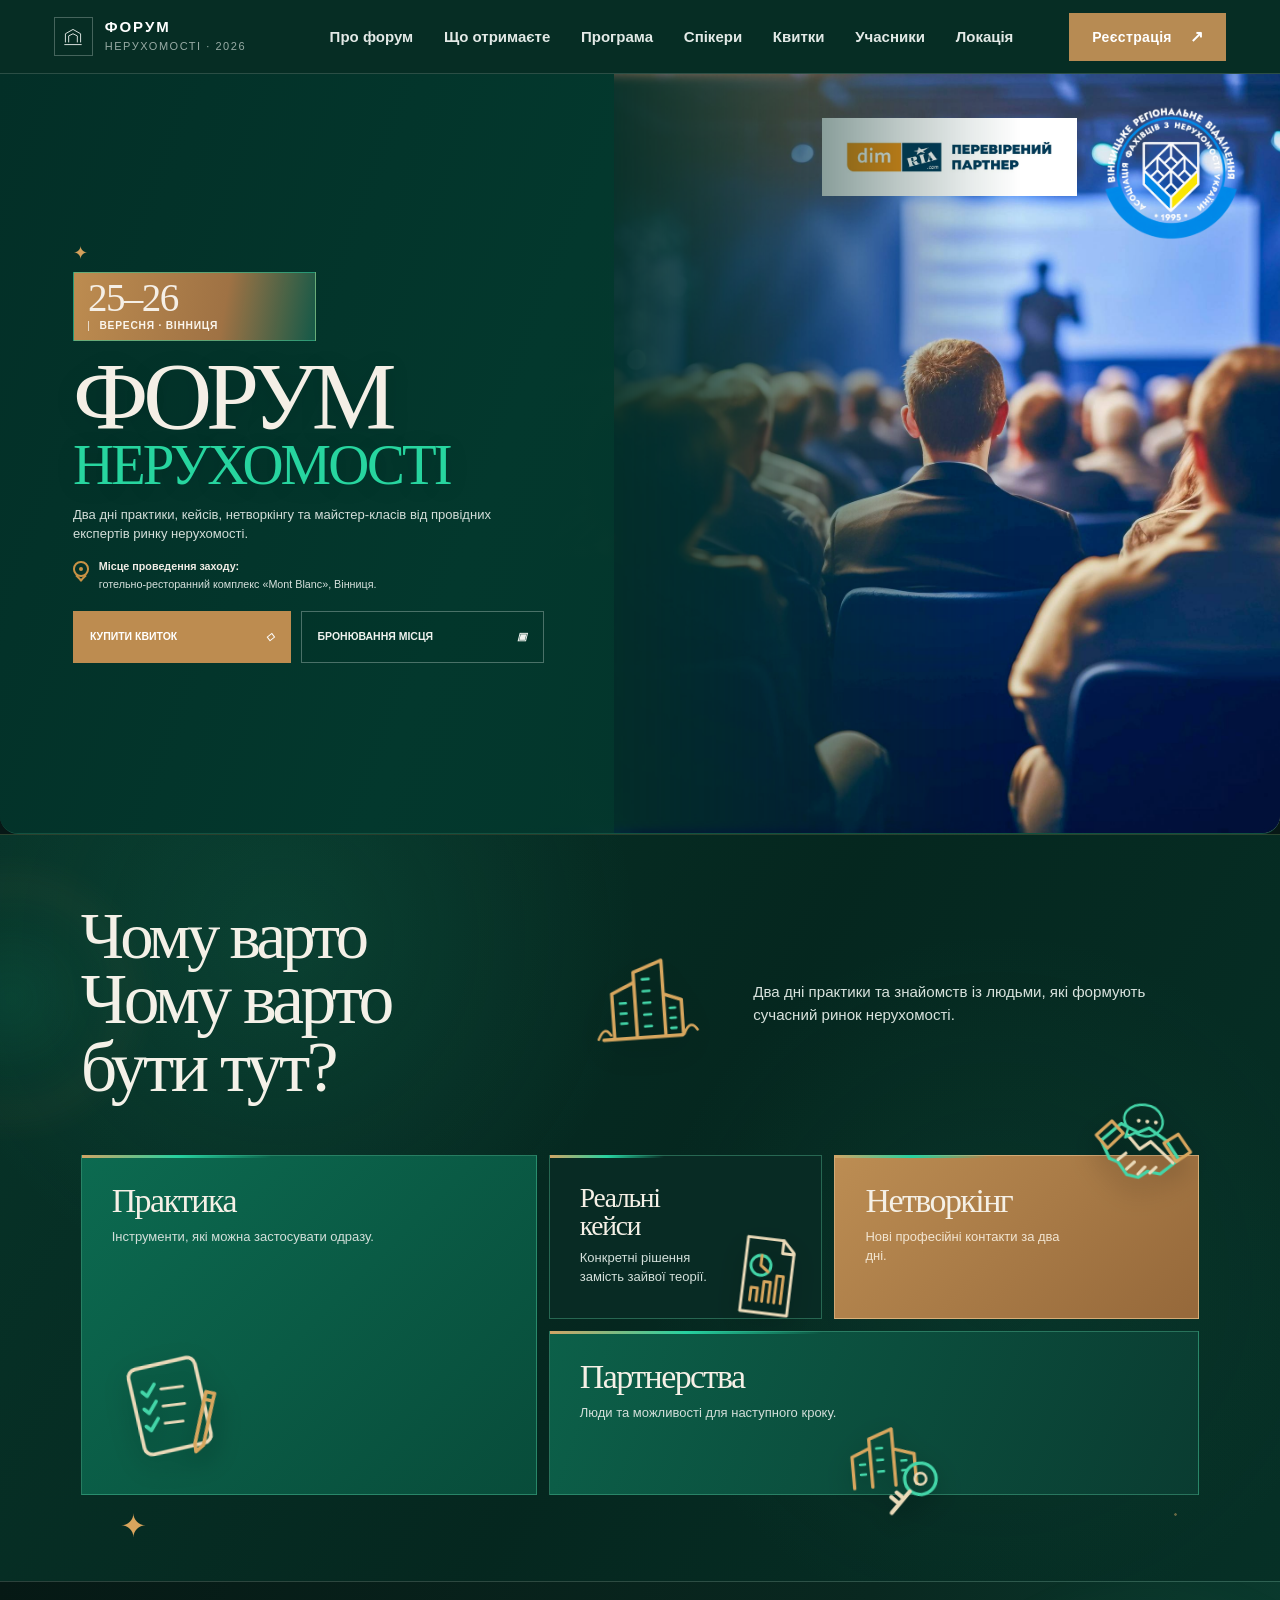
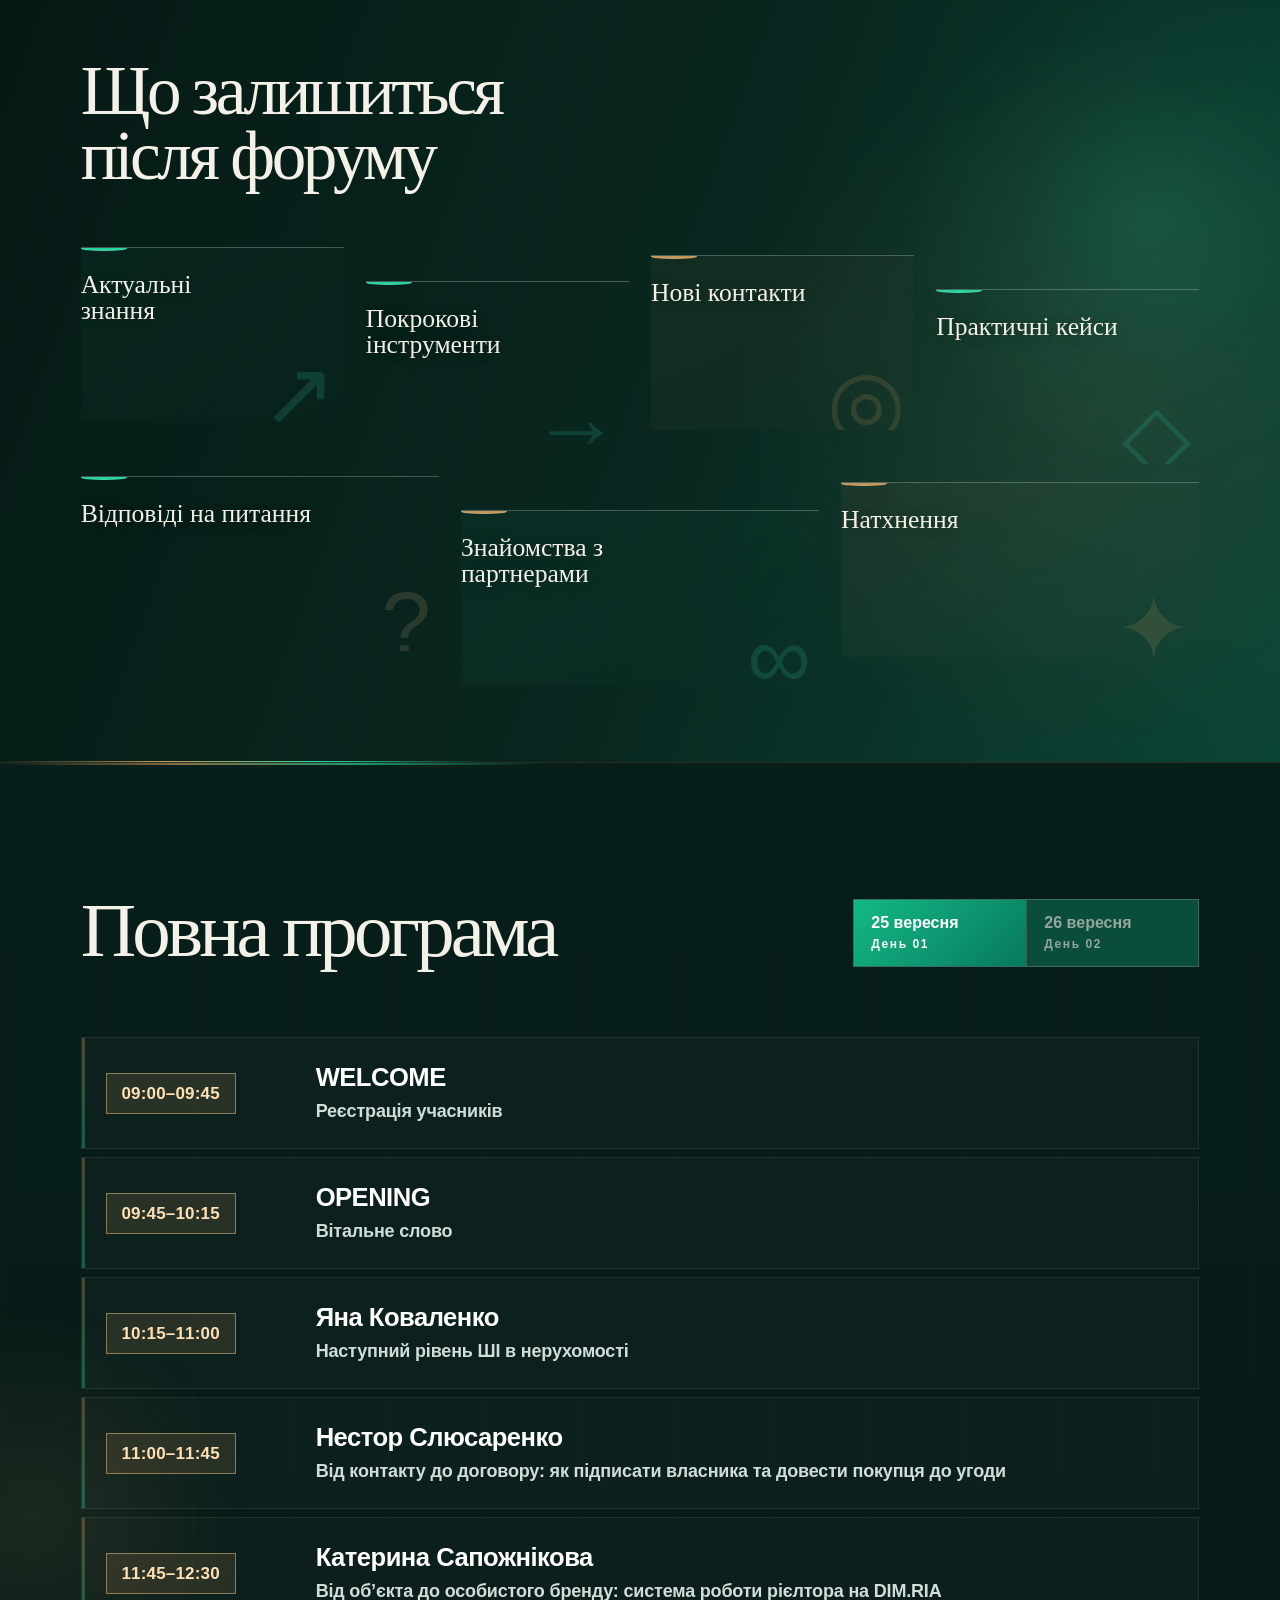
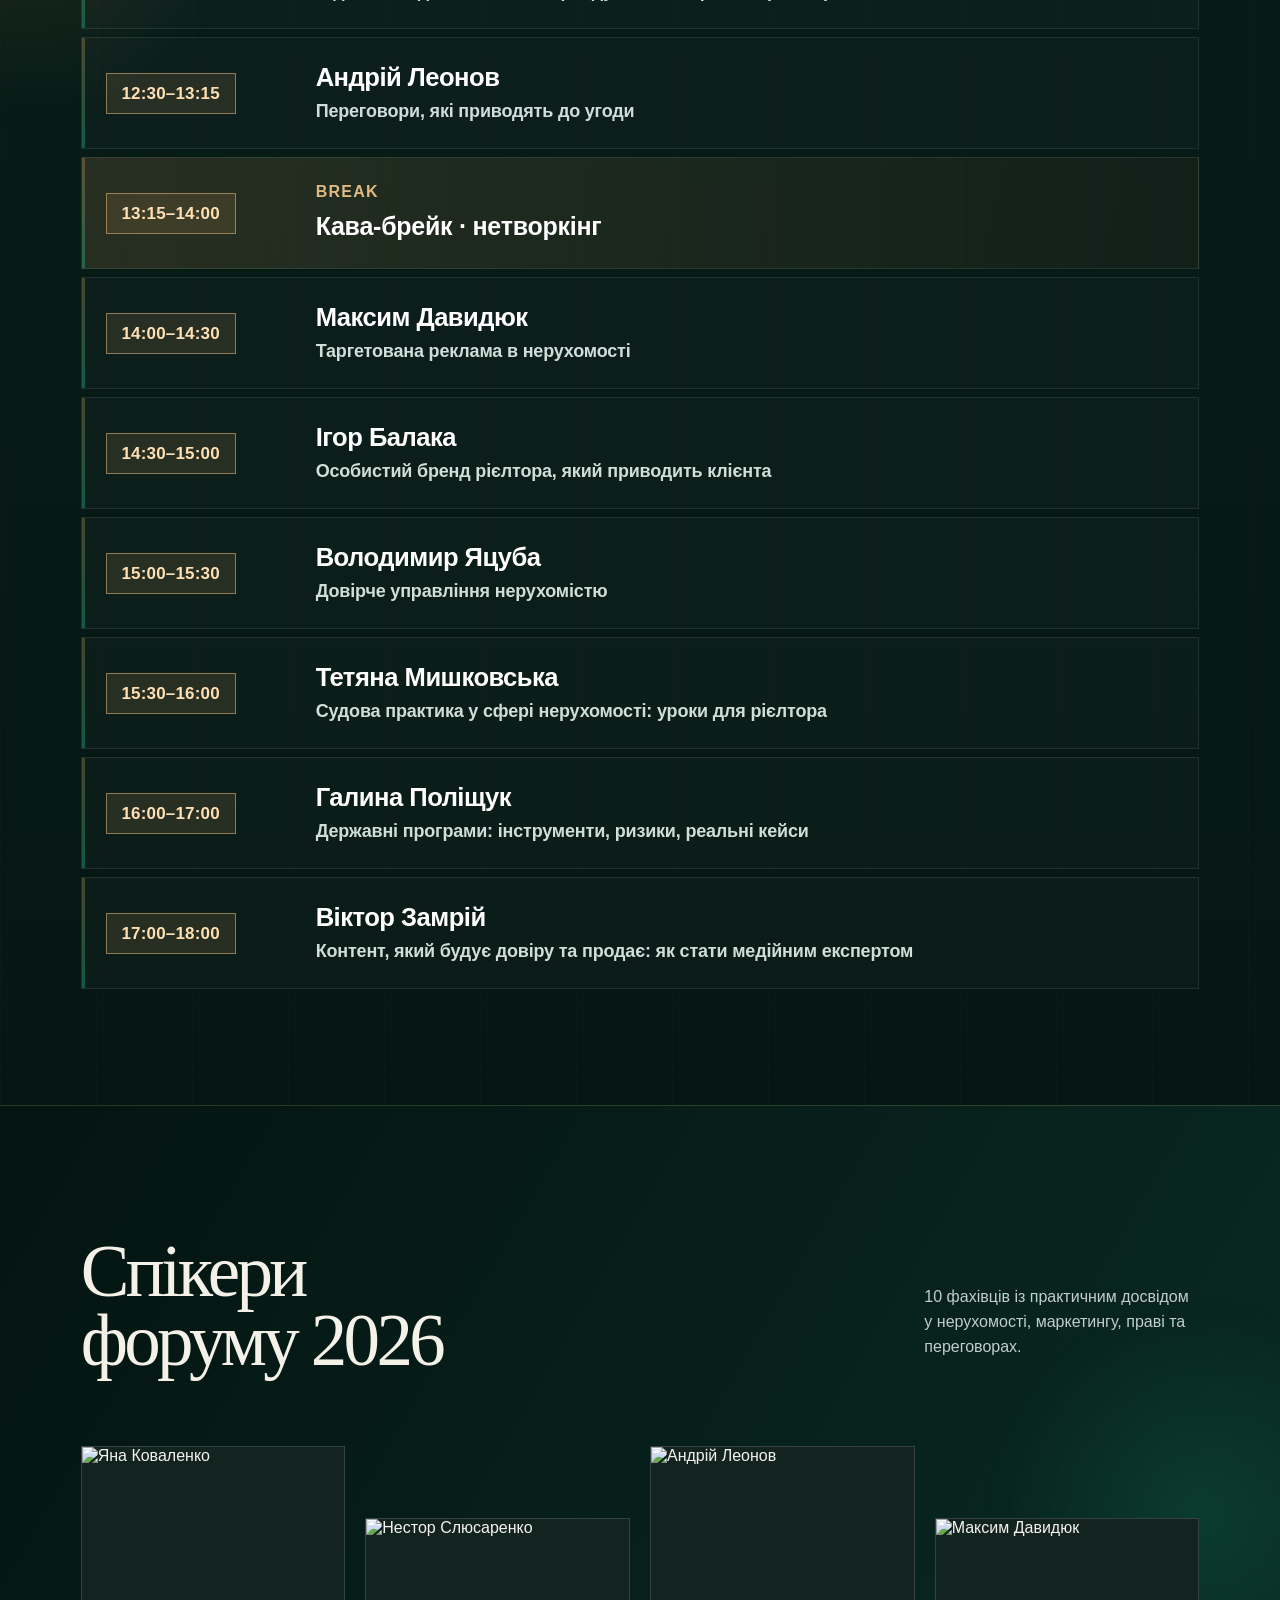
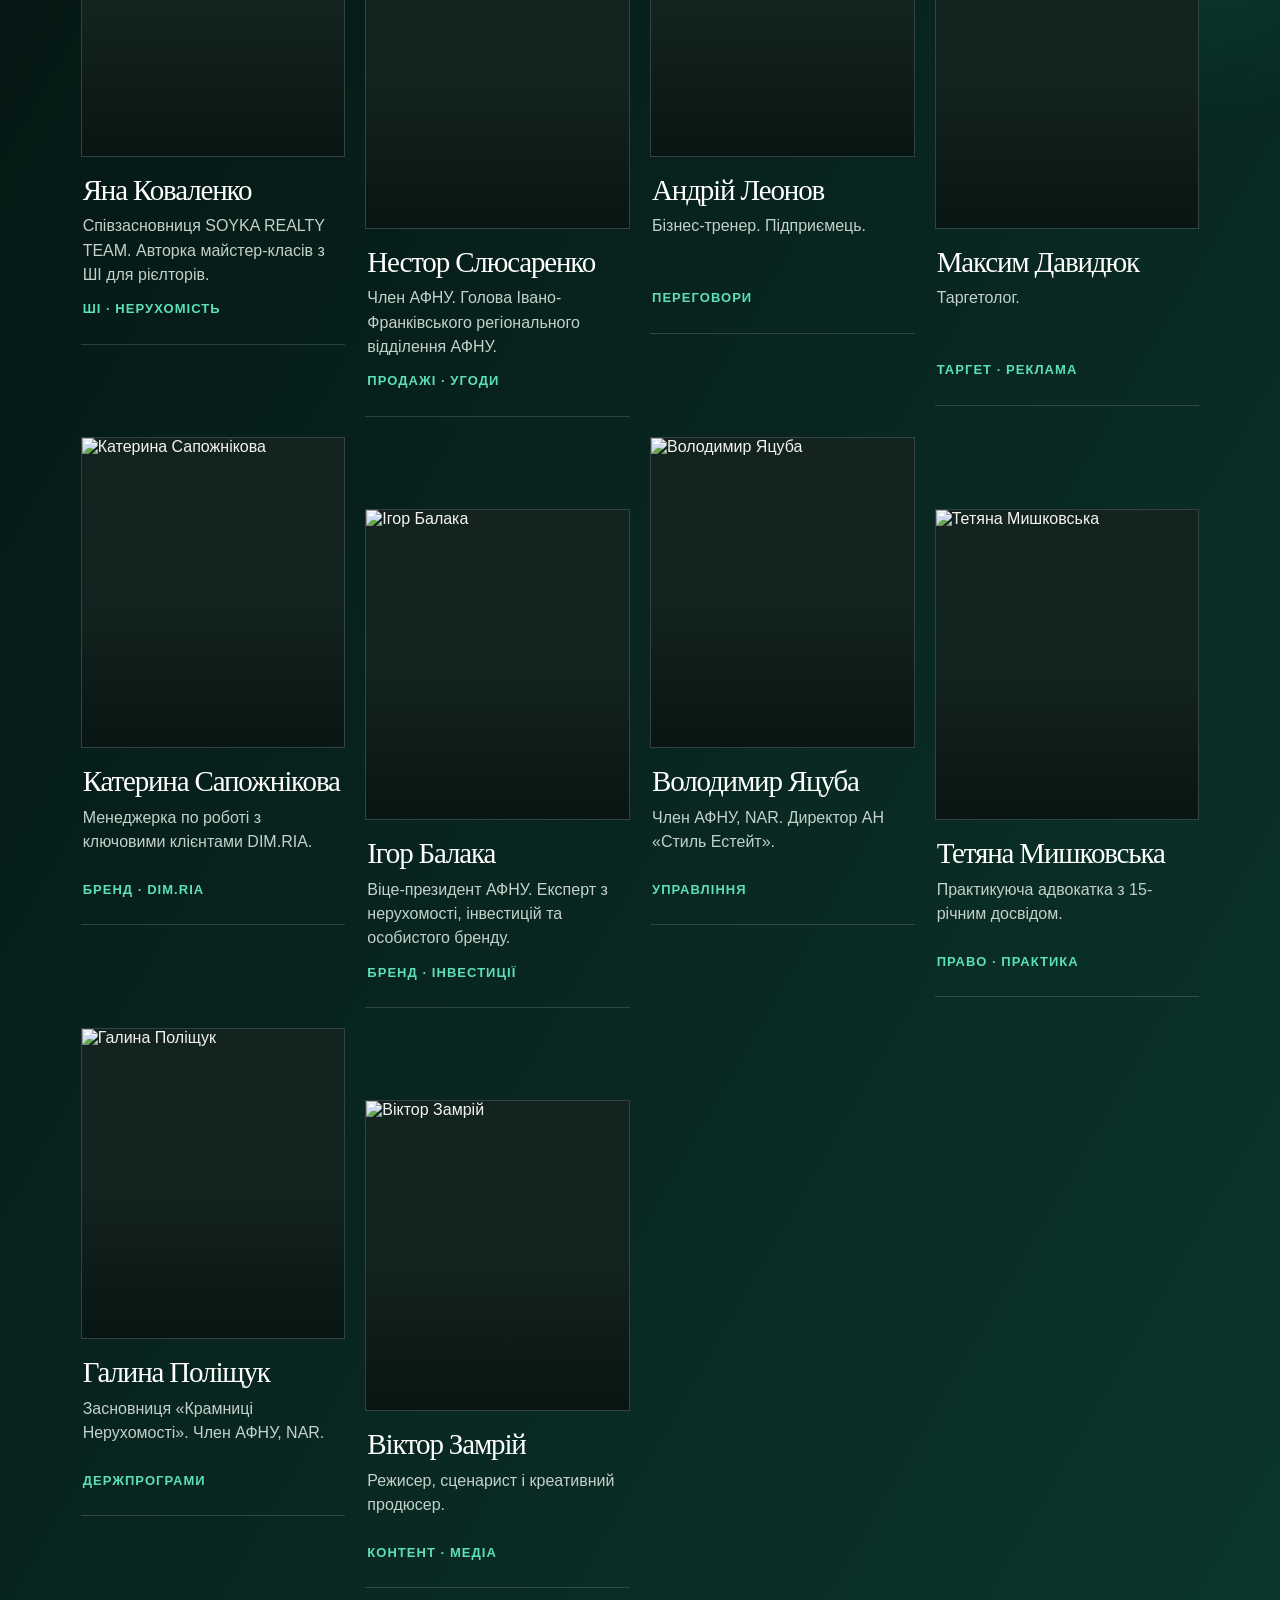
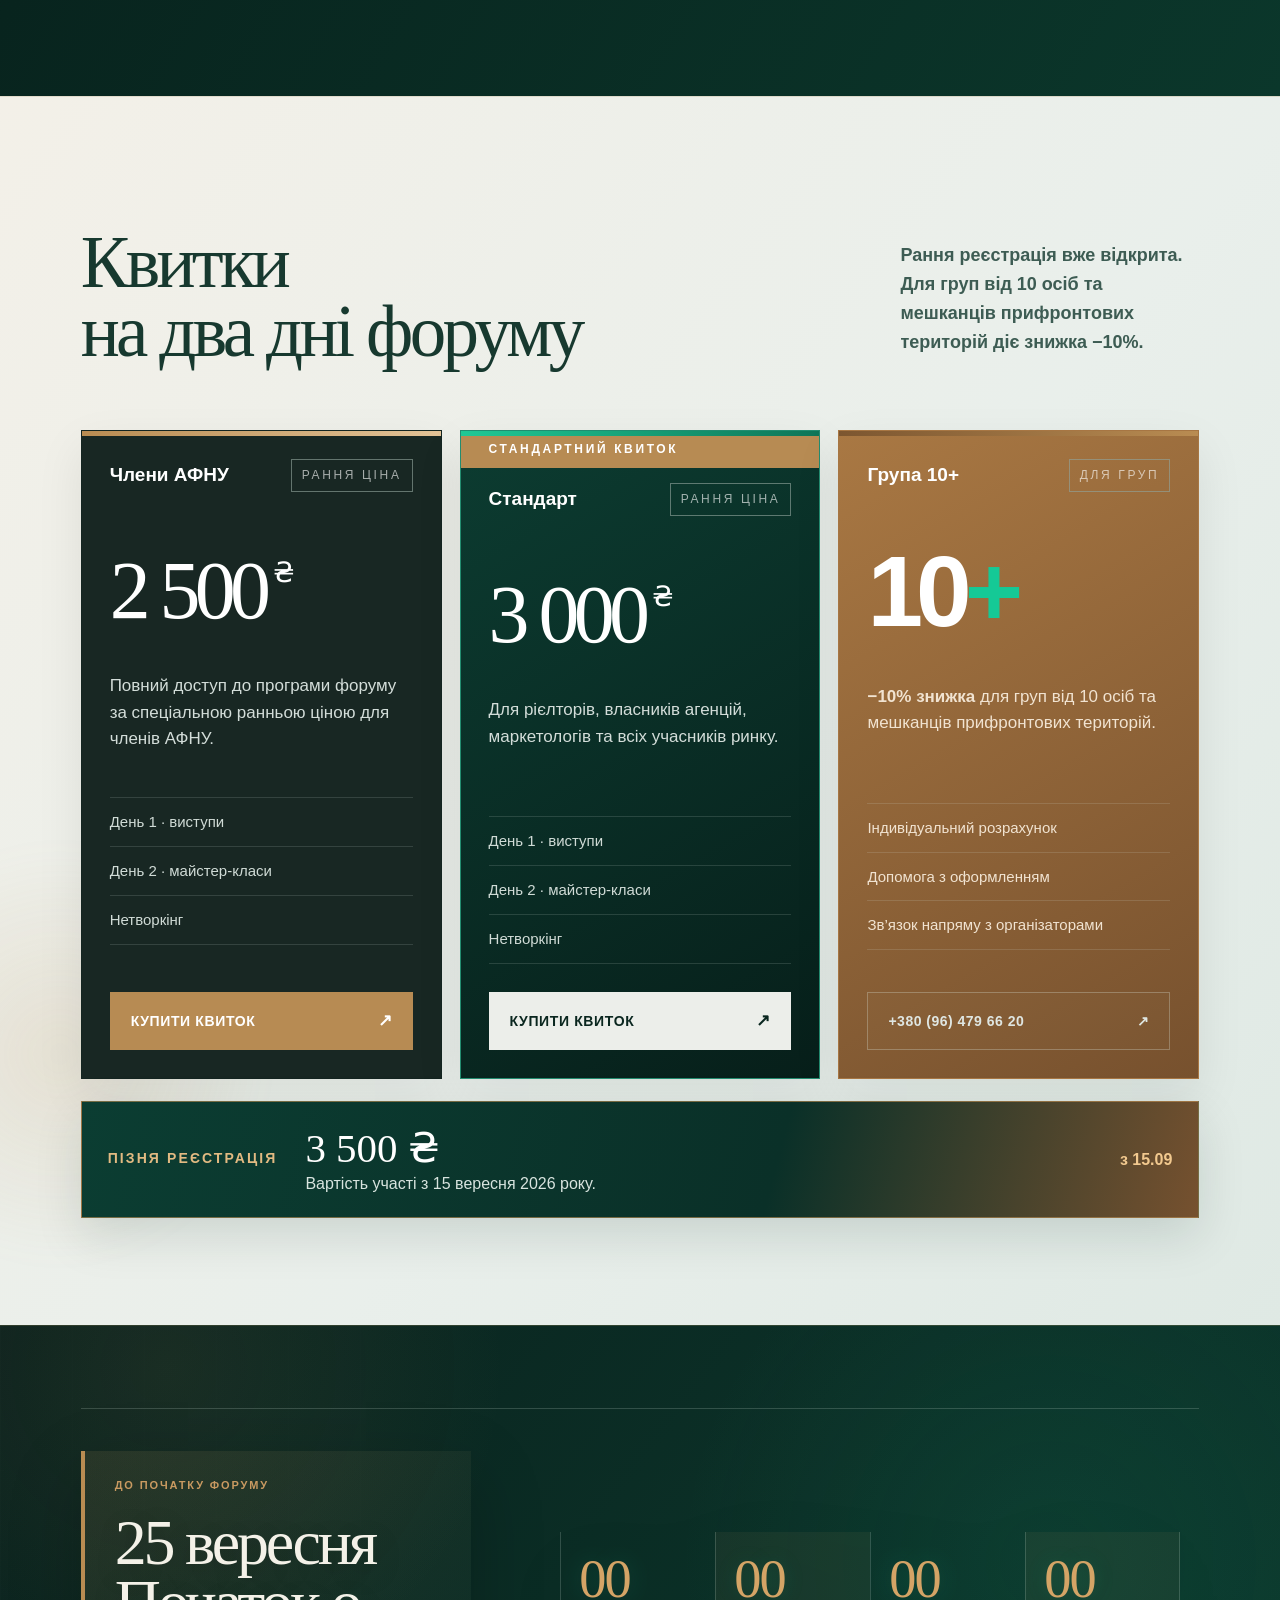
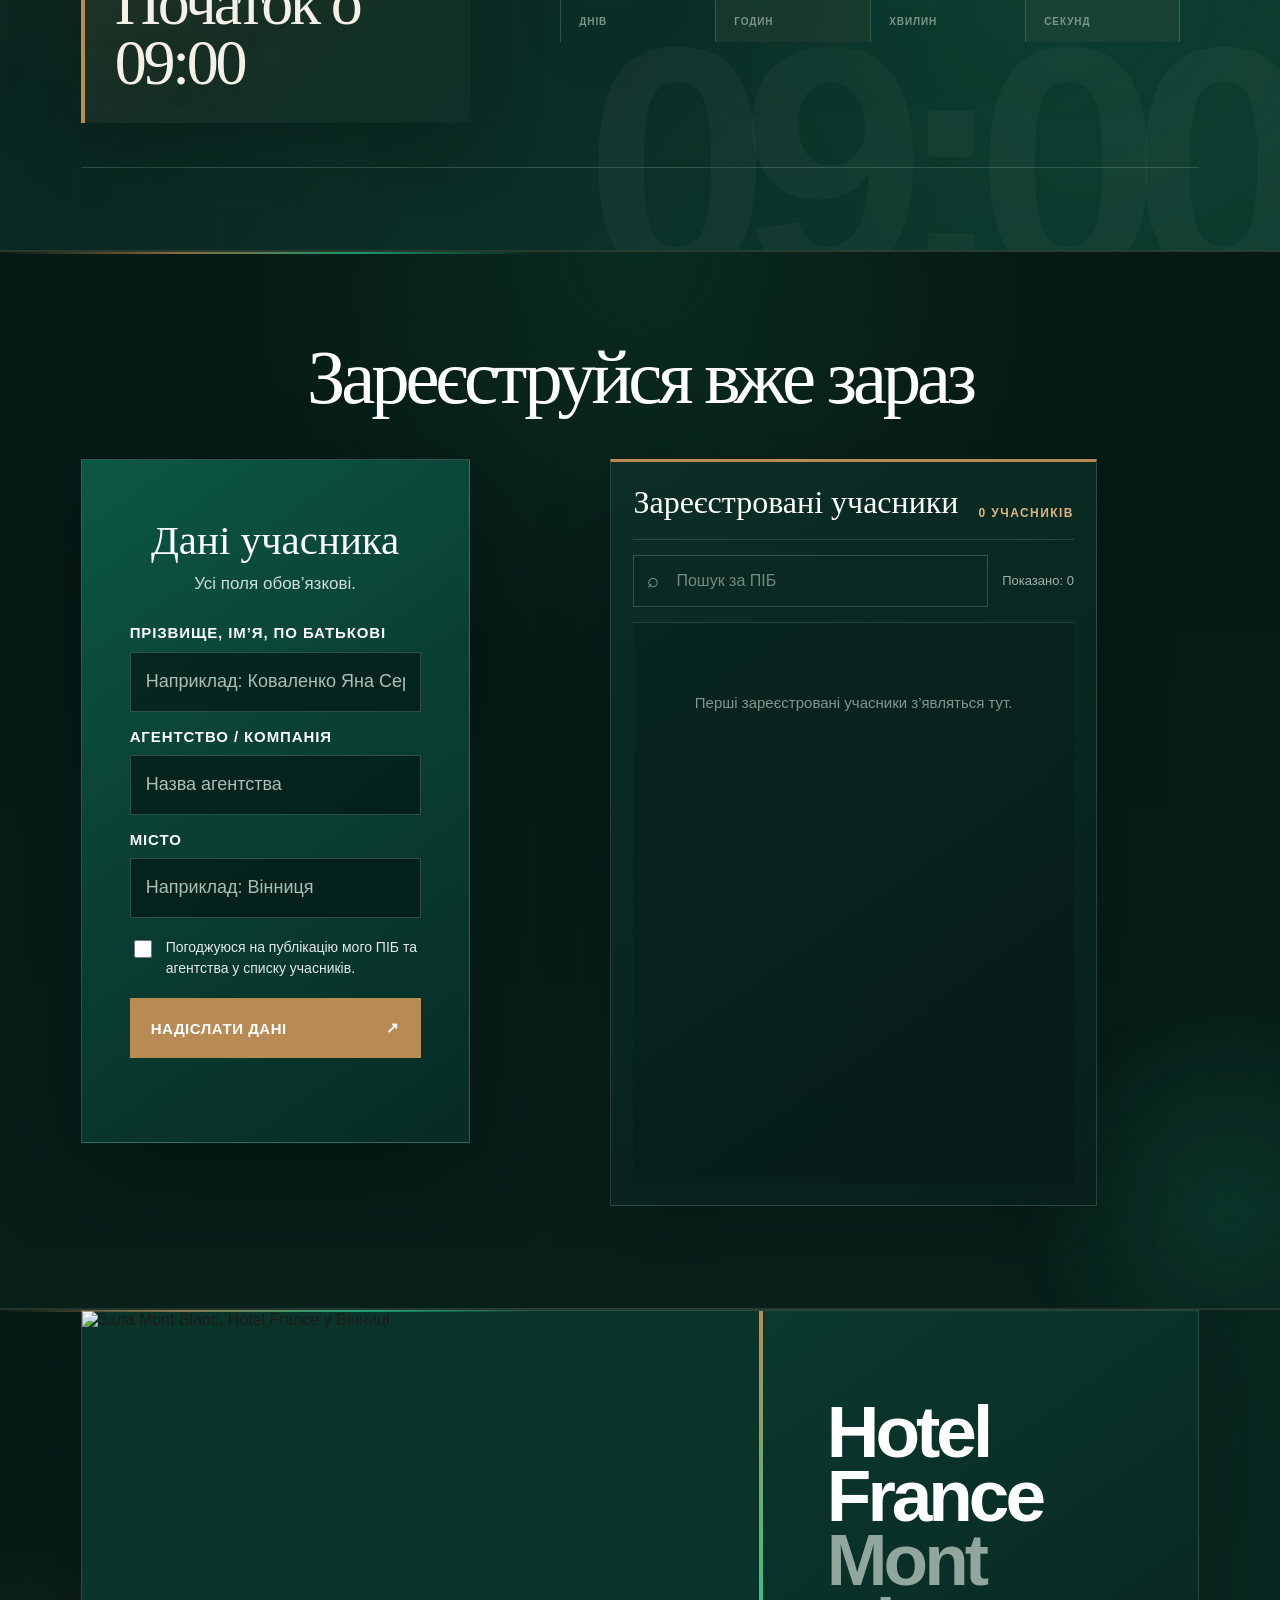
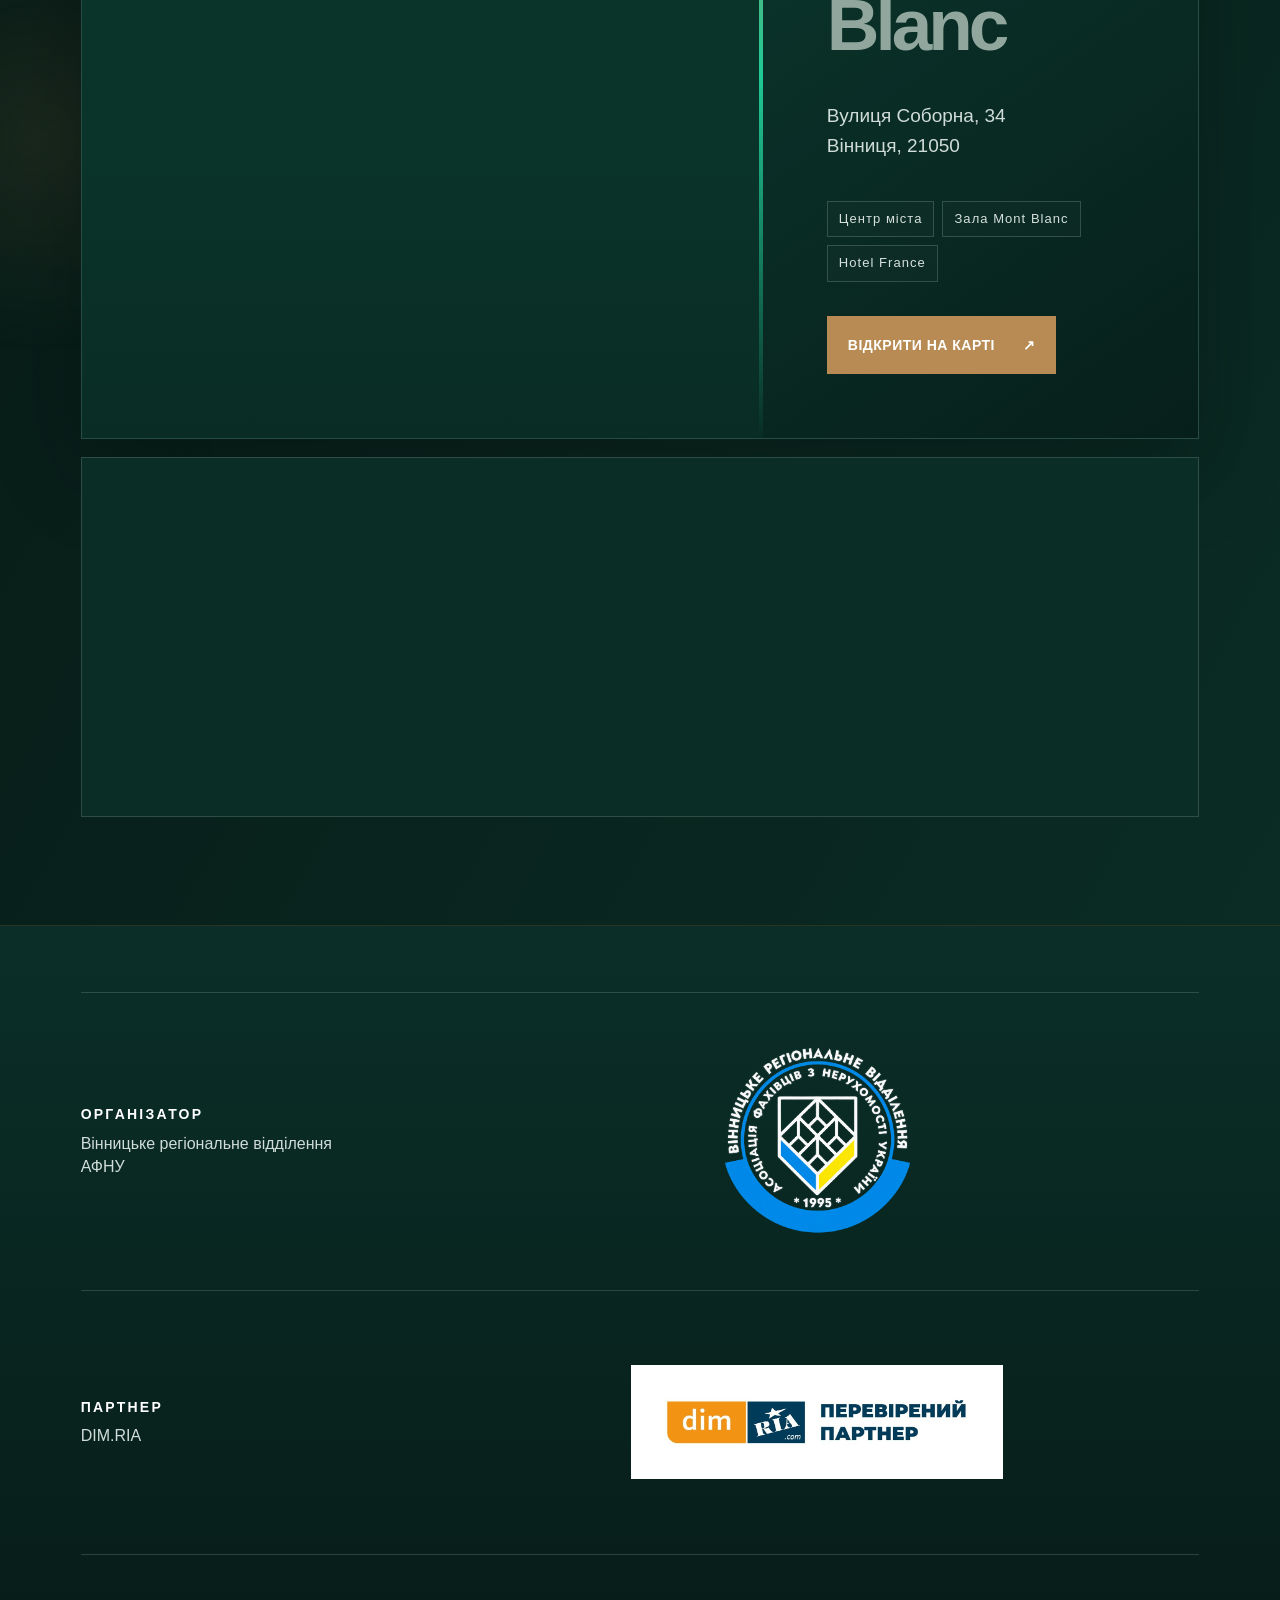
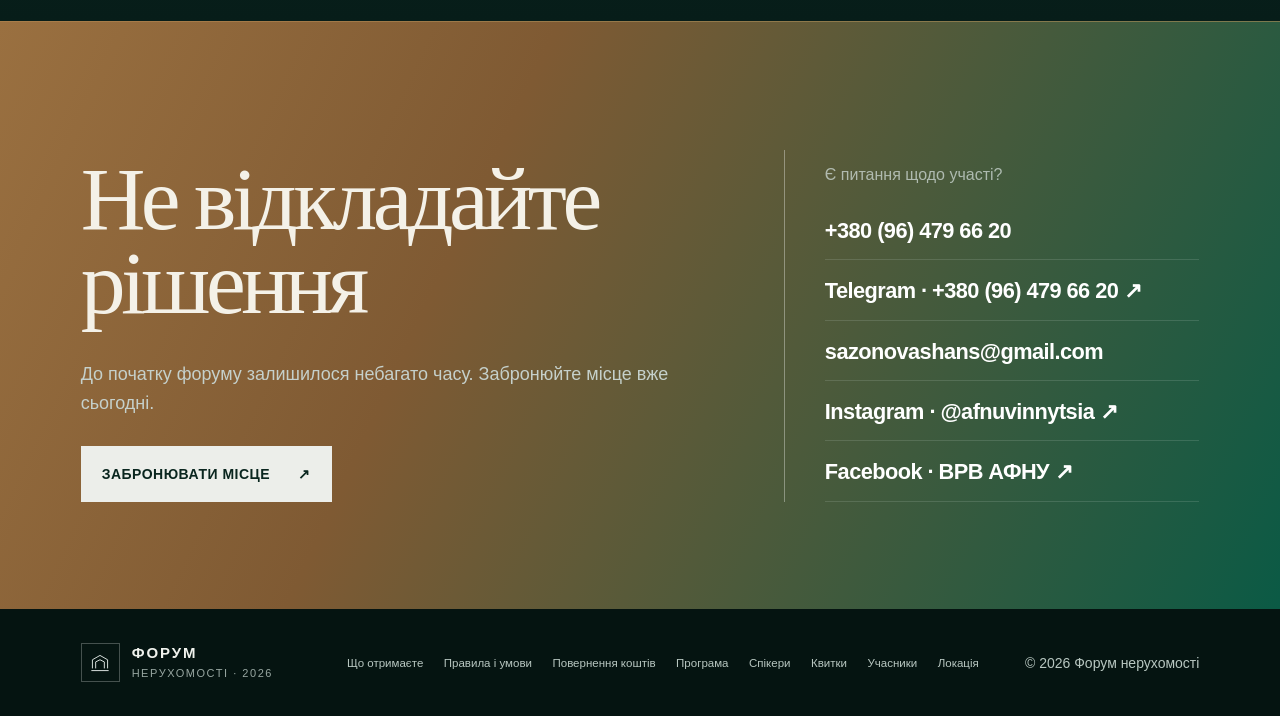
==== index.html @ 377e9bae "Load final mobile experience" ====
<!doctype html>
<html lang="uk">
<head>
  <meta charset="utf-8" />
  <meta name="viewport" content="width=device-width,initial-scale=1,viewport-fit=cover" />
  <meta name="theme-color" content="#1c1c1a" />
  <meta name="description" content="Форум нерухомості 2026 — два дні практики, кейсів, нетворкінгу та майстер-класів у Вінниці." />
  <title>Форум нерухомості 2026 — Вінниця</title>
  <style>
:root{
  --bg:#07111f;--bg2:#0a1627;--surface:#0d1a2d;--line:rgba(255,255,255,.12);--text:#f5f7fb;--muted:#9aa7b8;--accent:#2d7fff;--accent2:#65a3ff;--warm:#dce9ff;--black:#05080d;--radius:28px;--pad:clamp(22px,4vw,64px);--max:1440px;
}
*{box-sizing:border-box}html{scroll-behavior:smooth}body{margin:0;background:var(--bg);color:var(--text);font-family:Inter,ui-sans-serif,-apple-system,BlinkMacSystemFont,"Segoe UI",Roboto,Arial,sans-serif;overflow-x:hidden}a{color:inherit;text-decoration:none}button{font:inherit;color:inherit}img{display:block;max-width:100%}::selection{background:var(--accent);color:#fff}
body.menu-open{overflow:hidden}.container{width:min(var(--max),calc(100% - var(--pad) - var(--pad)));margin:0 auto}.section{position:relative;padding:clamp(90px,10vw,160px) 0}.noise{position:fixed;inset:0;pointer-events:none;z-index:1000;opacity:.035;background-image:url("data:image/svg+xml,%3Csvg viewBox='0 0 180 180' xmlns='http://www.w3.org/2000/svg'%3E%3Cfilter id='n'%3E%3CfeTurbulence type='fractalNoise' baseFrequency='.85' numOctaves='4' stitchTiles='stitch'/%3E%3C/filter%3E%3Crect width='100%25' height='100%25' filter='url(%23n)' opacity='.7'/%3E%3C/svg%3E")}.mouse-glow{position:fixed;width:420px;height:420px;border-radius:50%;background:radial-gradient(circle,rgba(45,127,255,.1),transparent 70%);pointer-events:none;z-index:0;transform:translate(-50%,-50%)}
.site-header{position:fixed;z-index:900;top:16px;left:50%;transform:translateX(-50%);width:min(1460px,calc(100% - 32px));height:74px;border:1px solid rgba(255,255,255,.12);background:rgba(7,17,31,.76);backdrop-filter:blur(20px);display:grid;grid-template-columns:auto 1fr auto;align-items:center;padding:0 14px 0 18px;border-radius:22px;transition:.35s ease;box-shadow:0 20px 60px rgba(0,0,0,.18)}.site-header.scrolled{top:8px;background:rgba(5,12,22,.92)}.brand{display:flex;gap:12px;align-items:center;min-width:220px}.brand-mark{width:38px;height:38px;border:1px solid rgba(255,255,255,.2);border-radius:12px;display:grid;place-items:center;background:linear-gradient(145deg,rgba(255,255,255,.08),rgba(255,255,255,.02))}.brand-mark svg{width:26px;stroke:#fff;stroke-width:1.7}.brand-text{display:flex;flex-direction:column;line-height:1}.brand-text b{font-size:14px;letter-spacing:.13em}.brand-text small{font-size:9px;color:var(--muted);letter-spacing:.14em;margin-top:5px}.desktop-nav{display:flex;justify-content:center;gap:clamp(20px,2.3vw,38px)}.desktop-nav a{font-size:13px;color:#c7d1df;transition:.25s}.desktop-nav a:hover{color:#fff}.header-cta{padding:14px 18px;border-radius:14px;background:#fff;color:#07111f;font-weight:700;font-size:13px;display:flex;gap:18px;align-items:center}.header-cta span{font-size:16px}.menu-toggle{display:none;border:0;background:none;width:48px;height:48px;padding:0;position:relative}.menu-toggle span{position:absolute;left:11px;right:11px;height:1px;background:#fff;top:19px;transition:.3s}.menu-toggle span+span{top:28px}.menu-open .menu-toggle span:first-child{transform:translateY(4.5px) rotate(45deg)}.menu-open .menu-toggle span:last-child{transform:translateY(-4.5px) rotate(-45deg)}.mobile-menu{position:fixed;z-index:850;inset:0;background:rgba(5,12,22,.98);padding:130px var(--pad) 50px;opacity:0;visibility:hidden;transition:.3s}.mobile-menu[aria-hidden="false"]{opacity:1;visibility:visible}.mobile-menu nav{display:flex;flex-direction:column;gap:10px}.mobile-menu nav>a:not(.button){font-size:clamp(30px,9vw,54px);font-weight:700;padding:10px 0;border-bottom:1px solid var(--line)}
.hero{position:relative;min-height:960px;height:100svh;display:flex;align-items:center;overflow:hidden;background:radial-gradient(circle at 78% 36%,rgba(45,127,255,.2),transparent 30%),linear-gradient(155deg,#07111f 20%,#09182b 58%,#07111f 100%)}.hero-grid{position:absolute;inset:0;background-image:linear-gradient(rgba(255,255,255,.045) 1px,transparent 1px),linear-gradient(90deg,rgba(255,255,255,.045) 1px,transparent 1px);background-size:68px 68px;mask-image:linear-gradient(to bottom,black,transparent 92%)}.hero-orb{position:absolute;border-radius:50%;filter:blur(1px)}.orb-one{width:560px;height:560px;right:-170px;top:22%;border:1px solid rgba(101,163,255,.3);box-shadow:inset 0 0 100px rgba(45,127,255,.08);animation:float 8s ease-in-out infinite}.orb-two{width:250px;height:250px;right:23%;top:17%;border:1px solid rgba(255,255,255,.09);animation:float 7s ease-in-out infinite reverse}.hero-inner{position:relative;z-index:2;display:grid;grid-template-columns:minmax(0,1.45fr) minmax(340px,.55fr);gap:clamp(40px,7vw,120px);align-items:end;padding-top:100px}.eyebrow,.section-kicker{font-size:11px;font-weight:700;letter-spacing:.2em;text-transform:uppercase;color:#b7c6d8}.eyebrow{display:inline-flex;align-items:center;gap:9px;padding:10px 14px;border:1px solid var(--line);border-radius:999px;background:rgba(255,255,255,.03);margin-bottom:24px}.live-dot{width:7px;height:7px;border-radius:50%;background:#56ff9a;box-shadow:0 0 0 6px rgba(86,255,154,.08);animation:pulse 1.8s infinite}.hero h1{font-size:clamp(70px,9.6vw,155px);line-height:.78;margin:0;letter-spacing:-.067em;font-weight:760}.hero h1 span{display:inline-block}.hero h1 em{font-style:normal;color:transparent;-webkit-text-stroke:1.5px rgba(255,255,255,.75)}.hero-lead{max-width:720px;font-size:clamp(17px,1.6vw,23px);line-height:1.55;color:#b9c5d4;margin:40px 0 32px}.hero-actions{display:flex;gap:12px;flex-wrap:wrap}.button{display:inline-flex;align-items:center;justify-content:space-between;gap:28px;min-height:56px;padding:0 22px;border:1px solid var(--line);border-radius:16px;font-size:13px;font-weight:750;letter-spacing:.02em;transition:.3s cubic-bezier(.2,.8,.2,1)}.button:hover{transform:translateY(-2px)}.button.primary{background:var(--accent);border-color:var(--accent);color:#fff;box-shadow:0 18px 45px rgba(45,127,255,.22)}.button.primary:hover{background:#408bff}.button.ghost{background:rgba(255,255,255,.025)}.button.ghost:hover{background:rgba(255,255,255,.07)}.button.light{background:#fff;color:#07111f;border-color:#fff}.button.wide{width:100%}.hero-meta{display:grid;grid-template-columns:1fr 1fr;gap:12px;align-self:center}.glass{background:rgba(255,255,255,.045);border:1px solid rgba(255,255,255,.12);backdrop-filter:blur(16px)}.date-card{grid-column:1/-1;border-radius:26px;padding:26px;min-height:330px;display:flex;flex-direction:column;justify-content:space-between;transform-style:preserve-3d}.date-top{display:flex;justify-content:space-between;align-items:flex-start}.date-top>span{font-size:clamp(58px,6vw,92px);font-weight:750;letter-spacing:-.07em;line-height:.9}.date-top small{font-size:11px;letter-spacing:.14em;line-height:1.5;text-align:right;color:#b7c5d7}.date-line{height:1px;background:linear-gradient(90deg,rgba(255,255,255,.5),transparent)}.meta-row{display:flex;justify-content:space-between;gap:20px;padding-top:14px;border-top:1px solid rgba(255,255,255,.08);font-size:12px}.meta-row span{color:var(--muted)}.meta-row strong{font-weight:650;text-align:right}.mini-stat{border-radius:22px;padding:20px;min-height:140px;display:flex;flex-direction:column}.mini-label{text-transform:uppercase;letter-spacing:.13em;font-size:9px;color:var(--muted)}.mini-stat strong{font-size:34px;letter-spacing:-.04em;margin:auto 0 4px}.mini-stat small{color:var(--muted);font-size:11px;line-height:1.4}.marquee{position:absolute;bottom:0;left:0;right:0;border-top:1px solid var(--line);border-bottom:1px solid var(--line);background:rgba(4,10,18,.75);overflow:hidden;z-index:3}.marquee-track{display:flex;width:max-content;gap:26px;align-items:center;padding:17px 0;animation:marquee 28s linear infinite}.marquee span{font-size:12px;letter-spacing:.18em;font-weight:700}.marquee i{font-style:normal;color:var(--accent)}
.about{background:#f1f4f8;color:#07111f}.about .section-kicker{color:#536174}.about-layout{display:grid;grid-template-columns:1.3fr .7fr;gap:8vw;margin-top:28px;align-items:end}.section-title{font-size:clamp(50px,6.7vw,106px);line-height:.94;letter-spacing:-.06em;margin:0;font-weight:730}.section-title span{color:#8592a4}.about-copy{padding-bottom:8px}.about-copy p{font-size:clamp(16px,1.35vw,20px);line-height:1.7;color:#526072;margin:0 0 20px}.benefit-grid{display:grid;grid-template-columns:repeat(3,1fr);margin-top:90px;border-top:1px solid rgba(7,17,31,.16);border-left:1px solid rgba(7,17,31,.16)}.benefit{min-height:220px;border-right:1px solid rgba(7,17,31,.16);border-bottom:1px solid rgba(7,17,31,.16);padding:28px;display:flex;flex-direction:column;justify-content:space-between;transition:.35s}.benefit:hover{background:#fff}.benefit>span{font-size:11px;color:#8390a0}.benefit h3{font-size:22px;letter-spacing:-.03em;margin:0 0 10px}.benefit p{color:#687587;line-height:1.55;margin:0;max-width:300px;font-size:14px}
.program{background:#07111f}.program-head{display:grid;grid-template-columns:1fr auto;align-items:end;gap:40px}.program .section-title{margin-top:25px}.day-tabs{display:grid;grid-template-columns:1fr 1fr;background:rgba(255,255,255,.04);padding:5px;border:1px solid var(--line);border-radius:18px}.day-tab{border:0;background:transparent;border-radius:13px;padding:14px 18px;text-align:left;min-width:170px;cursor:pointer;color:#93a2b4;transition:.25s}.day-tab span{display:block;font-size:9px;letter-spacing:.13em;margin-top:5px}.day-tab.active{background:#fff;color:#07111f}.schedule{margin-top:70px;border-top:1px solid var(--line)}.schedule[hidden]{display:none}.schedule-row{display:grid;grid-template-columns:180px 1fr 44px;gap:30px;align-items:center;padding:24px 8px;border-bottom:1px solid var(--line);transition:.3s}.schedule-row:hover{padding-left:18px;background:linear-gradient(90deg,rgba(45,127,255,.09),transparent 65%)}.schedule-row time{font-size:13px;color:#96a4b6}.schedule-row h3{font-size:clamp(18px,2vw,28px);line-height:1.25;letter-spacing:-.035em;margin:8px 0 0;font-weight:600}.schedule-row p{color:var(--muted);margin:8px 0 0}.tag{display:inline-block;color:#74a9ff;font-size:9px;font-weight:800;letter-spacing:.14em;text-transform:uppercase}.tag.muted{color:#8997a8}.arrow{justify-self:end;font-size:23px;color:#6b7a8f;transition:.25s}.schedule-row:hover .arrow{color:#fff;transform:translate(3px,3px)}.schedule-row.break{background:rgba(255,255,255,.025)}.schedule-row.workshop{background:linear-gradient(90deg,rgba(45,127,255,.15),rgba(45,127,255,.02))}.schedule-row.dinner{background:rgba(255,255,255,.04)}
.speakers{background:#0a1627}.speakers-head{display:flex;justify-content:space-between;gap:50px;align-items:end}.speakers .section-title{margin-top:25px}.side-note{max-width:260px;color:var(--muted);font-size:13px;line-height:1.6}.speaker-grid{display:grid;grid-template-columns:repeat(3,1fr);gap:14px;margin-top:70px}.speaker-card{position:relative;min-height:600px;border:1px solid var(--line);border-radius:24px;overflow:hidden;background:#0b1421;isolation:isolate}.speaker-image{position:absolute;inset:0}.speaker-image:after{content:"";position:absolute;inset:0;background:linear-gradient(to top,rgba(3,9,16,.98) 5%,rgba(3,9,16,.2) 52%,rgba(3,9,16,.04) 100%);transition:.4s}.speaker-image img{width:100%;height:100%;object-fit:cover;filter:saturate(.85) contrast(1.02);transition:transform .65s cubic-bezier(.2,.8,.2,1),filter .4s}.speaker-card:hover .speaker-image img{transform:scale(1.045);filter:saturate(1)}.speaker-card:hover .speaker-image:after{background:linear-gradient(to top,rgba(3,9,16,.98) 7%,rgba(3,9,16,.36) 60%,rgba(3,9,16,.04) 100%)}.speaker-index{position:absolute;top:20px;right:20px;z-index:2;width:38px;height:38px;border-radius:50%;display:grid;place-items:center;background:rgba(5,10,18,.5);border:1px solid rgba(255,255,255,.16);font-size:10px;backdrop-filter:blur(10px)}.speaker-info{position:absolute;z-index:2;left:24px;right:24px;bottom:24px;transform:translateY(58px);transition:.45s cubic-bezier(.2,.8,.2,1)}.speaker-card:hover .speaker-info{transform:translateY(0)}.speaker-info h3{font-size:30px;letter-spacing:-.045em;margin:0 0 10px}.speaker-info p{color:#c3cbd5;line-height:1.5;margin:0 0 18px;opacity:0;transition:.35s;font-size:14px}.speaker-card:hover .speaker-info p{opacity:1}.speaker-info span{display:inline-block;font-size:9px;letter-spacing:.16em;color:#7cacff;font-weight:800}
.tickets{background:#eef2f7;color:#07111f}.tickets .section-kicker{color:#526174}.ticket-heading{display:grid;grid-template-columns:1.2fr .5fr;gap:8vw;align-items:end;margin-top:25px}.ticket-heading p{font-size:16px;color:#667486;line-height:1.65;margin:0 0 10px}.ticket-grid{display:grid;grid-template-columns:repeat(3,1fr);gap:14px;margin-top:70px}.ticket-card{position:relative;min-height:590px;border:1px solid rgba(7,17,31,.14);border-radius:26px;padding:28px;background:#fff;display:flex;flex-direction:column;overflow:hidden}.ticket-card.featured{background:#0a1728;color:#fff;border-color:#0a1728;box-shadow:0 28px 80px rgba(7,17,31,.18)}.featured-line{position:absolute;left:0;right:0;top:0;padding:11px 28px;background:var(--accent);font-size:9px;letter-spacing:.15em;font-weight:800}.featured .ticket-top{margin-top:24px}.ticket-top{display:flex;justify-content:space-between;gap:20px;align-items:center}.ticket-type{font-size:16px;font-weight:700}.ticket-badge{font-size:9px;letter-spacing:.12em;padding:8px 10px;border:1px solid currentColor;border-radius:999px;opacity:.62}.price{display:flex;align-items:flex-start;margin:65px 0 28px}.price strong{font-size:clamp(68px,6vw,96px);line-height:.8;letter-spacing:-.07em}.price span{font-size:24px;margin-left:8px}.ticket-card>p{color:#6d7a8b;line-height:1.55;min-height:74px}.featured>p{color:#aab6c4}.ticket-card ul{list-style:none;margin:28px 0;padding:0;border-top:1px solid rgba(7,17,31,.11)}.featured ul{border-color:rgba(255,255,255,.12)}.ticket-card li{padding:13px 0;border-bottom:1px solid rgba(7,17,31,.11);font-size:13px;color:#536174}.featured li{border-color:rgba(255,255,255,.12);color:#c2cad5}.ticket-card .button{margin-top:auto}.group-icon{font-size:96px;font-weight:750;letter-spacing:-.07em;margin:42px 0 18px}.group-icon span{color:var(--accent)}.contact-card{background:#dce9ff}
.countdown-section{background:#07111f;padding-top:0}.countdown-wrap{border:1px solid var(--line);border-radius:30px;padding:clamp(28px,5vw,64px);display:grid;grid-template-columns:1fr 1fr;gap:60px;align-items:end;background:radial-gradient(circle at 80% 30%,rgba(45,127,255,.18),transparent 40%),rgba(255,255,255,.02)}.countdown-wrap h2{font-size:clamp(44px,5vw,76px);line-height:.95;letter-spacing:-.055em;margin:20px 0 0}.countdown-wrap h2 span{color:#6d7c91}.countdown{display:grid;grid-template-columns:repeat(4,1fr);border-left:1px solid var(--line)}.countdown>div{padding:0 18px;border-right:1px solid var(--line)}.countdown strong{font-size:clamp(42px,4.4vw,72px);letter-spacing:-.06em;display:block}.countdown span{font-size:10px;letter-spacing:.14em;text-transform:uppercase;color:var(--muted)}
.location{background:#07111f;padding-top:0}.location-card{display:grid;grid-template-columns:1.2fr .8fr;min-height:650px;border:1px solid var(--line);border-radius:30px;overflow:hidden;background:#0a1627}.location-visual{position:relative;min-height:620px;overflow:hidden}.location-visual:after{content:"";position:absolute;inset:0;background:linear-gradient(90deg,transparent 55%,rgba(10,22,39,.35)),linear-gradient(to top,rgba(4,10,18,.55),transparent 45%)}.location-visual img{width:100%;height:100%;object-fit:cover;transition:transform 1s}.location-card:hover .location-visual img{transform:scale(1.025)}.location-pin{position:absolute;z-index:3;left:22px;bottom:22px;padding:10px 13px;border-radius:999px;background:rgba(6,13,23,.72);border:1px solid rgba(255,255,255,.16);backdrop-filter:blur(10px);font-size:10px;letter-spacing:.08em}.location-pin span{display:inline-block;width:6px;height:6px;background:#5eff9d;border-radius:50%;margin-right:8px}.location-copy{padding:clamp(34px,5vw,72px);display:flex;flex-direction:column;justify-content:center}.location-copy h2{font-size:clamp(55px,6vw,92px);line-height:.88;letter-spacing:-.06em;margin:28px 0}.location-copy h2 span{color:#74849a}.location-copy p{font-size:18px;line-height:1.6;color:#b8c3d1}.location-features{display:flex;flex-wrap:wrap;gap:8px;margin:20px 0 34px}.location-features span{font-size:10px;letter-spacing:.08em;padding:9px 11px;border:1px solid var(--line);border-radius:999px;color:#b8c3d1}.location-copy .button{align-self:flex-start}
.partners{background:#eef2f7;color:#07111f;padding-top:90px;padding-bottom:90px}.partner-row{display:grid;grid-template-columns:1fr 1fr;align-items:center;border-top:1px solid rgba(7,17,31,.14);padding:36px 0}.partner-row:last-child{border-bottom:1px solid rgba(7,17,31,.14)}.partner-label{display:flex;flex-direction:column;gap:7px}.partner-label span{font-size:11px;font-weight:800;letter-spacing:.16em}.partner-label small{color:#7b8898}.logo-box{justify-self:end;width:170px;height:110px;display:grid;place-items:center}.logo-box img{max-width:100%;max-height:100%;object-fit:contain}.wide-logo{width:330px}
.final-cta{background:var(--accent);color:#fff;overflow:hidden}.final-cta:before{content:"";position:absolute;width:720px;height:720px;border-radius:50%;border:1px solid rgba(255,255,255,.17);right:-160px;top:-240px;box-shadow:0 0 0 90px rgba(255,255,255,.02),0 0 0 180px rgba(255,255,255,.02)}.final-grid{position:relative;z-index:2;display:grid;grid-template-columns:1.2fr .8fr;gap:80px;align-items:end}.final-copy h2{font-size:clamp(64px,7.5vw,120px);line-height:.82;letter-spacing:-.07em;margin:28px 0 34px}.final-copy h2 span{color:#07111f}.final-copy p{margin:0 0 28px}.contact-panel{border-left:1px solid rgba(255,255,255,.3);padding-left:40px;display:flex;flex-direction:column;gap:16px}.contact-panel p{font-size:13px;opacity:.75}.contact-panel a{font-size:clamp(18px,2vw,28px);font-weight:650;letter-spacing:-.025em;padding-bottom:14px;border-bottom:1px solid rgba(255,255,255,.22)}
.footer{background:#050a12;padding:34px 0;color:#b6c1cf}.footer-inner{display:grid;grid-template-columns:1fr 1fr 1fr;align-items:center}.footer-brand{color:#fff}.footer-links{display:flex;justify-content:center;gap:24px;font-size:12px}.copyright{text-align:right;font-size:11px;color:#758297}
.reveal{opacity:0;transform:translateY(28px);transition:opacity .8s cubic-bezier(.2,.8,.2,1),transform .8s cubic-bezier(.2,.8,.2,1)}.reveal.visible{opacity:1;transform:none}.delay-1{transition-delay:.08s}.delay-2{transition-delay:.16s}@keyframes marquee{to{transform:translateX(-50%)}}@keyframes float{50%{transform:translateY(-18px) rotate(4deg)}}@keyframes pulse{50%{box-shadow:0 0 0 10px rgba(86,255,154,0)}}
@media(max-width:1120px){.desktop-nav{display:none}.site-header{grid-template-columns:1fr auto auto}.menu-toggle{display:block}.header-cta{margin-right:6px}.hero{height:auto;min-height:900px;padding:150px 0 120px}.hero-inner{grid-template-columns:1fr;align-items:center}.hero-meta{grid-template-columns:2fr 1fr 1fr}.date-card{grid-column:auto}.speaker-grid{grid-template-columns:repeat(2,1fr)}.ticket-grid{grid-template-columns:1fr 1fr}.contact-card{grid-column:1/-1;min-height:460px}.countdown-wrap{grid-template-columns:1fr}.location-card{grid-template-columns:1fr}.location-visual{min-height:500px}.location-copy{min-height:500px}.final-grid{grid-template-columns:1fr}.contact-panel{max-width:700px}.footer-inner{grid-template-columns:1fr auto}.copyright{grid-column:1/-1;text-align:left;margin-top:20px}}
@media(max-width:760px){
  :root{--pad:max(16px,env(safe-area-inset-left))}
  html{-webkit-text-size-adjust:100%;scroll-padding-top:82px}
  body{font-size:15px;-webkit-tap-highlight-color:transparent}
  .container{width:min(var(--max),calc(100% - var(--pad) - var(--pad)))}
  .site-header{top:max(8px,env(safe-area-inset-top));height:62px;width:calc(100% - 20px);grid-template-columns:minmax(0,1fr) auto auto;gap:3px;border-radius:18px;padding:0 7px 0 10px}
  .site-header.scrolled{top:max(6px,env(safe-area-inset-top))}
  .brand{min-width:0;gap:8px}.brand-mark{width:36px;height:36px;border-radius:11px;flex:0 0 auto}.brand-mark svg{width:24px}.brand-text b{font-size:12px;letter-spacing:.11em}.brand-text small{display:none}
  .header-cta{display:inline-flex;min-height:40px;height:40px;margin:0;padding:0 13px;border-radius:12px;gap:0;font-size:0;white-space:nowrap}.header-cta:before{content:"Квиток";font-size:11px;font-weight:800;letter-spacing:.02em}.header-cta span{display:none}
  .menu-toggle{display:block;width:44px;height:44px;touch-action:manipulation}.menu-toggle span{left:10px;right:10px;top:17px}.menu-toggle span+span{top:26px}
  .mobile-menu{padding:calc(96px + env(safe-area-inset-top)) 20px calc(24px + env(safe-area-inset-bottom));background:radial-gradient(circle at 88% 8%,rgba(45,127,255,.18),transparent 32%),rgba(5,12,22,.985);overflow-y:auto;-webkit-overflow-scrolling:touch}
  .mobile-menu nav{min-height:calc(100% - env(safe-area-inset-top));justify-content:center;gap:0}.mobile-menu nav>a:not(.button){font-size:clamp(27px,8.2vw,38px);line-height:1.08;letter-spacing:-.035em;padding:11px 0}.mobile-menu .button{margin-top:22px;min-height:52px}
  .hero{height:auto;min-height:0;align-items:flex-start;padding:calc(112px + env(safe-area-inset-top)) 0 98px;background:radial-gradient(circle at 88% 22%,rgba(45,127,255,.2),transparent 32%),linear-gradient(155deg,#07111f 15%,#09182b 62%,#07111f 100%)}
  .hero-grid{background-size:44px 44px;opacity:.65}.orb-one{width:330px;height:330px;right:-190px;top:24%}.orb-two{display:none}
  .hero-inner{padding-top:0;gap:32px}.eyebrow{max-width:100%;margin-bottom:20px;padding:8px 10px;font-size:9px;line-height:1.4;letter-spacing:.11em}
  .hero h1{font-size:clamp(38px,11.9vw,53px);line-height:.88;letter-spacing:-.048em}.hero h1 em{white-space:nowrap;-webkit-text-stroke:1px rgba(255,255,255,.8)}
  .hero-lead{font-size:15.5px;line-height:1.58;margin:24px 0}.hero-actions{display:grid;grid-template-columns:1fr;gap:9px}.hero-actions .button{width:100%;min-height:54px}
  .hero-meta{grid-template-columns:1fr 1fr;gap:8px}.date-card{grid-column:1/-1;min-height:238px;padding:20px;border-radius:20px}.date-top>span{font-size:52px}.date-top small{font-size:9px}.meta-row{font-size:11px;padding-top:11px}.mini-stat{min-height:108px;padding:16px;border-radius:18px}.mini-stat strong{font-size:27px}.mini-stat small{font-size:10px}
  .marquee-track{padding:14px 0;gap:20px}.marquee span{font-size:10px}
  .section{padding:72px 0}.section-kicker{font-size:9px;letter-spacing:.16em}.section-title{font-size:clamp(38px,11.2vw,52px);line-height:.98;letter-spacing:-.047em;overflow-wrap:anywhere}
  .about-layout,.ticket-heading{grid-template-columns:1fr;gap:26px;margin-top:22px}.about-copy{padding-bottom:0}.about-copy p{font-size:15px;line-height:1.65}
  .benefit-grid{grid-template-columns:1fr;margin-top:46px;border-left:0}.benefit{min-height:0;display:grid;grid-template-columns:42px 1fr;gap:12px;padding:20px 0;border-right:0;align-items:start}.benefit:hover{background:transparent}.benefit>span{padding-top:3px}.benefit h3{font-size:19px;margin-bottom:7px}.benefit p{font-size:13.5px;line-height:1.5}
  .program-head{grid-template-columns:1fr;gap:28px}.program .section-title,.speakers .section-title{margin-top:18px}.day-tabs{width:100%;border-radius:14px;padding:4px}.day-tab{min-width:0;padding:11px 12px;border-radius:10px;font-size:12px;touch-action:manipulation}.day-tab span{font-size:8px}
  .schedule{margin-top:30px}.schedule-row{grid-template-columns:72px minmax(0,1fr);gap:12px;padding:18px 0}.schedule-row:hover{padding-left:0;background:transparent}.schedule-row .arrow{display:none}.schedule-row time{font-size:10.5px;line-height:1.35}.schedule-row h3{font-size:16px;line-height:1.35;margin-top:6px;overflow-wrap:anywhere}.schedule-row p{font-size:12px;line-height:1.5}.tag{font-size:8px;line-height:1.35}
  .speakers-head{display:block}.side-note{margin:18px 0 0;font-size:0}.side-note:after{content:"Гортайте картки — тема й опис уже відкриті.";font-size:13px;line-height:1.6}
  .speaker-grid{display:flex;grid-template-columns:none;gap:12px;margin:40px calc(0px - var(--pad)) 0 0;padding:0 var(--pad) 8px 0;overflow-x:auto;scroll-snap-type:x mandatory;scroll-padding-left:0;overscroll-behavior-inline:contain;-webkit-overflow-scrolling:touch;scrollbar-width:none}.speaker-grid::-webkit-scrollbar{display:none}
  .speaker-card{flex:0 0 min(82vw,340px);min-height:470px;border-radius:20px;scroll-snap-align:start}.speaker-card:hover .speaker-image img{transform:none;filter:saturate(.9) contrast(1.02)}.speaker-info{left:18px;right:18px;bottom:18px;transform:none}.speaker-info h3{font-size:25px;margin-bottom:8px}.speaker-info p{font-size:13px;line-height:1.45;margin-bottom:14px;opacity:1}.speaker-index{top:14px;right:14px}
  .ticket-grid{grid-template-columns:1fr;gap:12px;margin-top:42px}.ticket-card,.contact-card{min-height:0;padding:22px;border-radius:20px}.featured-line{padding:10px 22px}.featured .ticket-top{margin-top:22px}.ticket-top{align-items:flex-start}.ticket-type{font-size:15px}.ticket-badge{font-size:8px;padding:7px 9px}.price{margin:44px 0 18px}.price strong{font-size:58px}.price span{font-size:20px}.ticket-card>p{min-height:0;font-size:14px}.ticket-card ul{margin:20px 0 24px}.ticket-card li{padding:11px 0}.ticket-card .button{min-height:52px}.group-icon{font-size:68px;margin:30px 0 14px}
  .countdown-section,.location{padding-top:0}.countdown-wrap{padding:22px;border-radius:20px;gap:28px}.countdown-wrap h2{font-size:clamp(36px,10.5vw,48px);line-height:1;margin-top:15px}.countdown{grid-template-columns:1fr 1fr;border-top:1px solid var(--line);border-left:0}.countdown>div{padding:16px 12px;border-bottom:1px solid var(--line)}.countdown strong{font-size:36px}.countdown span{font-size:8px}
  .location-card{min-height:0;border-radius:20px}.location-visual{min-height:320px}.location-copy{min-height:0;padding:28px 22px 30px}.location-copy h2{font-size:clamp(42px,12.2vw,56px);margin:20px 0;line-height:.92}.location-copy p{font-size:16px}.location-features{margin:16px 0 26px}.location-copy .button{align-self:stretch;width:100%}
  .partners{padding-top:60px;padding-bottom:60px}.partner-row{grid-template-columns:1fr;gap:24px;padding:28px 0}.logo-box{justify-self:start;width:145px;height:74px}.wide-logo{width:240px}
  .final-grid{grid-template-columns:1fr;gap:50px}.final-copy h2{font-size:clamp(41px,11.8vw,54px);line-height:.94;letter-spacing:-.052em;margin:20px 0 28px;overflow-wrap:anywhere}.final-copy .button{width:100%}.contact-panel{padding-left:0;border-left:0;border-top:1px solid rgba(255,255,255,.28);padding-top:26px;gap:12px}.contact-panel a{font-size:17px;line-height:1.35;overflow-wrap:anywhere}.footer{padding:28px 0 calc(28px + env(safe-area-inset-bottom))}.footer-inner{grid-template-columns:1fr}.footer-links{justify-content:flex-start;flex-wrap:wrap;gap:14px 22px;margin-top:26px}.copyright{grid-column:auto;margin-top:24px}.mouse-glow,.noise{display:none}
}
@media(max-width:360px){
  :root{--pad:16px}.site-header{width:calc(100% - 16px)}.brand-text b{font-size:11px}.header-cta{padding:0 11px}.hero h1{font-size:11.8vw}.date-top>span{font-size:48px}.schedule-row{grid-template-columns:66px minmax(0,1fr);gap:10px}.speaker-card{flex-basis:84vw}.contact-panel a{font-size:15px}
}
@media(max-width:760px) and (orientation:landscape) and (max-height:500px){.mobile-menu{padding-top:78px}.mobile-menu nav{display:grid;grid-template-columns:1fr 1fr;column-gap:24px;align-content:center}.mobile-menu nav>a:not(.button){font-size:22px;padding:8px 0}.mobile-menu .button{margin-top:8px}.hero{padding-top:100px}}
/* Editorial event direction: restrained grid, factual copy, no glass-card styling. */
:root{--paper:#f2f0e8;--white:#fff;--ink:#0b1d34;--signal:#f05238;--soft:#d8d5cc;--text:var(--ink);--muted:#697382;--accent:var(--signal);--line:rgba(11,29,52,.24);--pad:clamp(24px,4.2vw,72px);--max:1320px;--radius:0}
body{background:var(--paper);color:var(--ink);font-family:Arial,Helvetica,sans-serif}.noise,.mouse-glow,.hero-orb{display:none}
.section{padding:clamp(92px,9vw,132px) 0}.section-kicker,.eyebrow{font-size:10px;font-weight:700;letter-spacing:.17em;color:var(--signal)}.section-title{font-size:clamp(54px,6vw,86px);line-height:.94;letter-spacing:-.055em;font-weight:700}.section-title span{color:#697382}
.site-header{top:0;left:0;transform:none;width:100%;max-width:none;height:74px;padding:0 var(--pad);border:0;border-bottom:1px solid rgba(11,29,52,.25);border-radius:0;background:rgba(242,240,232,.96);box-shadow:none;backdrop-filter:blur(12px);-webkit-backdrop-filter:blur(12px)}.site-header.scrolled{top:0;background:rgba(242,240,232,.98)}.brand{min-width:220px}.brand-mark{width:38px;height:38px;border:1px solid var(--ink);border-radius:0;background:none}.brand-mark svg{stroke:var(--ink)}.brand-text b{color:var(--ink)}.brand-text small{color:#697382}.desktop-nav a{color:#3f4d5f}.desktop-nav a:hover{color:var(--signal)}.header-cta{min-height:44px;padding:0 18px;border:1px solid var(--ink);border-radius:0;background:var(--ink);color:var(--paper)}.header-cta:hover{background:var(--signal);border-color:var(--signal)}.menu-toggle span{background:var(--ink)}
.mobile-menu{background:var(--ink);color:var(--paper)}.mobile-menu nav>a:not(.button){border-color:rgba(255,255,255,.22)}
.button{min-height:54px;border-radius:0;border-color:currentColor;padding:0 20px;box-shadow:none}.button:hover{transform:none}.button.primary{background:var(--signal);border-color:var(--signal);box-shadow:none}.button.primary:hover{background:var(--ink);border-color:var(--ink)}.button.ghost{background:transparent}.button.ghost:hover{background:transparent;color:var(--signal)}.button.light{background:var(--paper);border-color:var(--paper);color:var(--ink)}
.hero{height:auto;min-height:900px;padding:154px 0 108px;align-items:center;background:var(--paper);color:var(--ink);border-bottom:1px solid rgba(11,29,52,.25)}.hero:before{content:"";position:absolute;top:74px;bottom:0;left:68%;width:1px;background:rgba(11,29,52,.18)}.hero-grid{display:none}.hero-inner{grid-template-columns:minmax(0,1.25fr) minmax(330px,.55fr);gap:clamp(52px,8vw,120px);align-items:center;padding-top:0}.eyebrow{display:flex;width:max-content;max-width:100%;gap:10px;padding:10px 0;margin-bottom:32px;border:0;border-top:1px solid var(--ink);border-bottom:1px solid var(--ink);border-radius:0;background:none;color:var(--ink)}.live-dot{width:7px;height:7px;border-radius:0;background:var(--signal);box-shadow:none;animation:none}.hero h1{font-size:clamp(72px,8.5vw,126px);line-height:.79;letter-spacing:-.065em;font-weight:800;color:var(--ink)}.hero h1 em{color:var(--signal);-webkit-text-stroke:0}.hero-lead{max-width:650px;margin:38px 0 30px;color:#4d5a6a;font-size:clamp(17px,1.45vw,21px)}.hero-actions{gap:0}.hero-actions .button+.button{margin-left:-1px}.hero .button.ghost{color:var(--ink)}
.hero-meta{grid-template-columns:1fr 1fr;gap:0;align-self:center;border-top:1px solid var(--ink);border-left:1px solid var(--ink)}.glass{background:transparent;border:0;backdrop-filter:none}.hero-meta>*{border-right:1px solid var(--ink);border-bottom:1px solid var(--ink)}.date-card{grid-column:1/-1;min-height:310px;padding:28px;border-radius:0}.date-top>span{font-size:clamp(68px,6vw,88px)}.date-top small{color:#4e5b6b}.date-line{background:var(--ink)}.meta-row{border-color:rgba(11,29,52,.25)}.meta-row span,.mini-label,.mini-stat small{color:#697382}.mini-stat{min-height:138px;padding:20px;border-radius:0}.mini-stat strong{font-size:31px}.marquee{background:var(--ink);color:var(--paper);border:0}.marquee-track{animation-duration:42s}.marquee i{color:var(--signal)}
.about{background:var(--white);color:var(--ink)}.about .section-kicker{color:var(--signal)}.about-layout{grid-template-columns:1.1fr .65fr;gap:8vw;align-items:start}.about-copy p{color:#4e5b6b}.benefit-grid{grid-template-columns:repeat(3,1fr);gap:0 34px;margin-top:74px;border:0}.benefit{min-height:175px;padding:22px 0;border:0;border-top:1px solid var(--ink);background:none}.benefit:hover{background:none}.benefit>span{color:var(--signal)}.benefit h3{font-size:21px}.benefit p{color:#596575}
.program{background:var(--paper);color:var(--ink)}.program .section-kicker{color:var(--signal)}.day-tabs{padding:0;border:1px solid var(--ink);border-radius:0;background:transparent}.day-tab{min-width:170px;padding:15px 17px;border-radius:0;color:#5d6876}.day-tab+.day-tab{border-left:1px solid var(--ink)}.day-tab.active{background:var(--signal);color:#fff}.schedule{border-color:var(--ink)}.schedule-row{grid-template-columns:165px 1fr 40px;padding:23px 0;border-color:rgba(11,29,52,.23)}.schedule-row:hover{padding-left:0;background:var(--white)}.schedule-row time{color:#4e5b6b}.schedule-row h3{font-weight:600}.schedule-row p{color:#5e6977}.tag,.tag.muted{color:var(--signal)}.arrow{color:#657080}.schedule-row:hover .arrow{color:var(--signal);transform:none}.schedule-row.break{background:#e3e0d8}.schedule-row.workshop{background:#f8ded7}.schedule-row.dinner{background:#e3e0d8}
.speakers{background:var(--ink);color:var(--paper)}.speakers .section-kicker{color:#ff7a62}.speakers .section-title span{color:#8f9aaa}.side-note{color:#abb3be}.speaker-grid{grid-template-columns:repeat(4,minmax(0,1fr));gap:18px;margin-top:64px}.speaker-card{min-height:0;border:0;border-radius:0;overflow:visible;background:transparent;isolation:auto}.speaker-image{position:relative;inset:auto;aspect-ratio:4/5;overflow:hidden;background:#172a44}.speaker-image:after{display:none}.speaker-image img{width:100%;height:100%;object-fit:cover;filter:saturate(.78) contrast(1.04);transition:filter .25s}.speaker-card:hover .speaker-image img{transform:none;filter:saturate(1)}.speaker-index{top:0;right:0;width:36px;height:36px;border:0;border-radius:0;background:var(--signal);color:#fff;backdrop-filter:none}.speaker-info{position:static;padding:18px 0 24px;border-bottom:1px solid rgba(255,255,255,.24);transform:none}.speaker-card:hover .speaker-info{transform:none}.speaker-info h3{font-size:24px;line-height:1.04;margin-bottom:9px}.speaker-info p{min-height:62px;margin-bottom:15px;color:#b7bec7;opacity:1}.speaker-info span{color:#ff8069}
.tickets{background:var(--white);color:var(--ink)}.tickets .section-kicker{color:var(--signal)}.ticket-heading p{color:#536071}.ticket-grid{gap:18px;margin-top:64px}.ticket-card{min-height:560px;padding:28px;border:1px solid var(--ink);border-radius:0;background:var(--white);box-shadow:none}.ticket-card.featured{background:var(--ink);border-color:var(--ink);box-shadow:none}.contact-card{background:var(--paper)}.featured-line{background:var(--signal)}.ticket-badge{border-radius:0}.price{margin:58px 0 26px}.ticket-card>p{color:#566272}.featured>p{color:#b4bdc8}.ticket-card ul,.ticket-card li{border-color:rgba(11,29,52,.22)}.featured ul,.featured li{border-color:rgba(255,255,255,.22)}.group-icon span{color:var(--signal)}
.countdown-section{padding:92px 0;background:var(--ink);color:var(--paper)}.countdown-wrap{padding:48px 0;border:0;border-top:1px solid rgba(255,255,255,.32);border-bottom:1px solid rgba(255,255,255,.32);border-radius:0;background:none}.countdown-wrap h2 span{color:#9ba6b4}.countdown{border-color:rgba(255,255,255,.3)}.countdown>div{border-color:rgba(255,255,255,.3)}
.location{padding:118px 0;background:var(--paper);color:var(--ink)}.location-card{min-height:620px;border:1px solid var(--ink);border-radius:0;background:var(--white)}.location-visual{min-height:620px}.location-visual:after{background:linear-gradient(to top,rgba(11,29,52,.28),transparent 38%)}.location-card:hover .location-visual img{transform:none}.location-pin{left:0;bottom:0;padding:11px 14px;border:0;border-radius:0;background:var(--ink);color:#fff}.location-pin span{background:var(--signal)}.location-copy h2 span{color:#718094}.location-copy p{color:#4e5b6b}.location-features span{border-color:rgba(11,29,52,.35);border-radius:0;color:#4f5c6c}
.partners{background:var(--white);color:var(--ink)}.partner-row{border-color:rgba(11,29,52,.28)}.partner-label small{color:#667282}
.final-cta{background:var(--signal);color:var(--ink)}.final-cta:before{display:none}.final-copy h2{font-size:clamp(58px,7vw,104px);line-height:.86}.final-copy h2 span{color:var(--paper)}.contact-panel{border-color:rgba(11,29,52,.4)}.contact-panel a{border-color:rgba(11,29,52,.3)}.footer{background:var(--ink);color:#b5bdc7}.footer .brand-mark{border-color:var(--paper)}.footer .brand-mark svg{stroke:var(--paper)}.footer .brand-text b{color:var(--paper)}
.reveal{transform:translateY(16px);transition-duration:.6s}
@media(max-width:1120px){.hero:before{display:none}.hero-inner{grid-template-columns:1fr;gap:56px}.hero-meta{grid-template-columns:2fr 1fr 1fr}.date-card{grid-column:auto}.speaker-grid{grid-template-columns:repeat(3,minmax(0,1fr))}.ticket-grid{grid-template-columns:1fr 1fr}.contact-card{grid-column:1/-1}.location-card{grid-template-columns:1fr}.location-visual{min-height:520px}.location-copy{min-height:440px}.final-grid{grid-template-columns:1fr}}
@media(max-width:760px){
  :root{--pad:20px}.section{padding:74px 0}.site-header,.site-header.scrolled{top:0;width:100%;height:64px;padding:0 10px 0 16px;border-radius:0}.brand{gap:8px}.brand-mark{width:34px;height:34px}.header-cta{height:38px;min-height:38px;border:0;background:var(--signal);color:#fff}.menu-toggle{width:42px;height:42px}.mobile-menu{padding:94px 20px calc(24px + env(safe-area-inset-bottom));background:var(--ink)}.mobile-menu nav>a:not(.button){font-size:29px;padding:12px 0}.mobile-menu .button{background:var(--signal);border-color:var(--signal)}
  .hero{min-height:0;padding:112px 0 78px}.hero-inner{gap:38px}.eyebrow{margin-bottom:24px}.hero h1{font-size:11.8vw;line-height:.82}.hero-lead{margin:28px 0 26px;font-size:15.5px}.hero-actions{display:grid;gap:8px}.hero-actions .button+.button{margin-left:0}.hero-meta{grid-template-columns:1fr 1fr}.date-card{grid-column:1/-1;min-height:230px;padding:20px}.date-top>span{font-size:49px}.mini-stat{min-height:104px;padding:15px}.mini-stat strong{font-size:26px}.marquee-track{padding:13px 0}
  .section-title{font-size:clamp(39px,11vw,51px);line-height:.97}.about-layout,.ticket-heading{grid-template-columns:1fr;gap:26px}.benefit-grid{grid-template-columns:1fr;gap:0;margin-top:48px}.benefit{min-height:0;grid-template-columns:40px 1fr;padding:20px 0}.benefit h3{font-size:19px}
  .program-head{grid-template-columns:1fr;gap:28px}.day-tabs{width:100%}.day-tab{min-width:0}.schedule{margin-top:30px}.schedule-row{grid-template-columns:72px 1fr;gap:12px;padding:18px 0}.schedule-row:hover{background:transparent}.schedule-row h3{font-size:16px}
  .speakers-head{display:block}.side-note{margin-top:18px;font-size:13px}.side-note:after{content:none}.speaker-grid{display:grid;grid-template-columns:repeat(2,minmax(0,1fr));gap:22px 10px;margin:40px 0 0;padding:0;overflow:visible}.speaker-card{min-width:0;min-height:0}.speaker-image{aspect-ratio:4/5}.speaker-index{width:30px;height:30px}.speaker-info{padding:12px 0 16px}.speaker-info h3{font-size:18px;line-height:1.08}.speaker-info p{display:none}.speaker-info span{font-size:8px;line-height:1.3}
  .ticket-grid{grid-template-columns:1fr;gap:12px;margin-top:42px}.ticket-card,.contact-card{min-height:0;padding:22px}.ticket-card.featured{padding-top:22px}.price{margin:44px 0 18px}.price strong{font-size:56px}.group-icon{font-size:64px}.countdown-section{padding:74px 0}.countdown-wrap{padding:34px 0;gap:30px}.countdown-wrap h2{font-size:39px}.countdown{grid-template-columns:1fr 1fr}.countdown>div{padding:16px 12px}.countdown strong{font-size:35px}
  .location{padding:74px 0}.location-card{min-height:0}.location-visual{min-height:310px}.location-copy{min-height:0;padding:30px 22px}.location-copy h2{font-size:44px}.partner-row{grid-template-columns:1fr;gap:22px}.logo-box{justify-self:start}.final-grid{gap:48px}.final-copy h2{font-size:clamp(43px,12vw,54px);line-height:.92}.contact-panel{border-top:1px solid rgba(11,29,52,.4)}.footer-links{margin-top:26px}
}
@media(max-width:360px){:root{--pad:16px}.site-header{width:100%}.brand-text b{font-size:10.5px}.hero h1{font-size:11.6vw}.speaker-info h3{font-size:16.5px}.speaker-info span{font-size:7.5px}}
/* Signature event layer: image-led hero and asymmetric rhythm. */
.site-header,.site-header.scrolled{background:rgba(11,29,52,.96);border-color:rgba(255,255,255,.2)}.brand-mark{border-color:var(--paper)}.brand-mark svg{stroke:var(--paper)}.brand-text b{color:var(--paper)}.brand-text small{color:#aeb7c3}.desktop-nav a{color:#d8dde4}.desktop-nav a:hover{color:#ff8069}.header-cta{border-color:var(--signal);background:var(--signal);color:#fff}.header-cta:hover{background:var(--paper);border-color:var(--paper);color:var(--ink)}.menu-toggle span{background:var(--paper)}
.hero{min-height:980px;padding-top:160px;background:var(--ink);color:var(--paper);border-color:rgba(255,255,255,.2)}.hero:before{top:74px;left:63%;background:rgba(255,255,255,.16)}.hero-inner{grid-template-columns:minmax(0,1.08fr) minmax(390px,.72fr);gap:clamp(44px,6vw,92px)}.hero-copy{position:relative;isolation:isolate}.hero-copy:after{content:"2026";position:absolute;z-index:-1;left:-.04em;bottom:-.42em;font-size:clamp(130px,15vw,230px);font-weight:800;line-height:1;color:transparent;-webkit-text-stroke:1px rgba(255,255,255,.11);letter-spacing:-.08em}.eyebrow{color:var(--paper);border-color:rgba(255,255,255,.48)}.hero h1{color:var(--paper);font-size:clamp(76px,8.2vw,122px);animation:title-in .9s cubic-bezier(.2,.8,.2,1) both}.hero h1 em{color:#ff7258}.hero-lead{color:#c6cdd6}.hero .button.ghost{color:var(--paper);border-color:rgba(255,255,255,.55)}.hero .button.ghost:hover{color:#ff8069}
.hero-meta{position:relative;min-height:650px;align-content:end;border:0;overflow:hidden;background:linear-gradient(to top,rgba(5,14,27,.96) 0%,rgba(5,14,27,.2) 58%,rgba(5,14,27,.05) 100%),url("https://forumneruhomosti.com.ua/wp-content/uploads/2026/08/bg-bot.webp") center/cover no-repeat;box-shadow:18px 18px 0 var(--signal)}.hero-meta:before{content:"HOTEL FRANCE · MONT BLANC";position:absolute;z-index:3;top:18px;left:18px;padding:8px 10px;background:var(--paper);color:var(--ink);font-size:8px;font-weight:800;letter-spacing:.14em}.hero-meta>*{position:relative;z-index:2;border-color:rgba(255,255,255,.42)}.date-card{min-height:400px;padding:28px;color:#fff;justify-content:flex-end;gap:16px;background:linear-gradient(to top,rgba(5,14,27,.5),transparent)}.date-top{margin-bottom:auto}.date-top>span{font-size:clamp(76px,6.5vw,96px)}.date-top small,.date-card .meta-row span{color:#d6dce4}.date-line{background:rgba(255,255,255,.65)}.date-card .meta-row{border-color:rgba(255,255,255,.3)}.mini-stat{min-height:126px;border:0}.mini-stat:first-of-type{background:var(--signal);color:#fff}.mini-stat:last-child{background:var(--paper);color:var(--ink)}.mini-stat:first-of-type .mini-label,.mini-stat:first-of-type small{color:#ffe1da}.mini-stat:last-child .mini-label,.mini-stat:last-child small{color:#667282}
.about{position:relative}.about:before{content:"VINNYTSIA / 2026";position:absolute;right:0;top:96px;padding:12px 18px;background:var(--signal);color:#fff;font-size:9px;font-weight:800;letter-spacing:.16em}.benefit-grid{counter-reset:item}.benefit{position:relative;transition:color .25s}.benefit:after{content:"";position:absolute;left:0;top:-1px;width:0;height:3px;background:var(--signal);transition:width .35s}.benefit:hover:after{width:100%}.benefit h3{font-size:clamp(22px,2vw,30px);letter-spacing:-.04em}.benefit>span{font-weight:800}
.program{background:#e9e6de}.program-head{position:relative}.program-head:after{content:"2 ДНІ";position:absolute;right:0;top:-80px;font-size:clamp(90px,12vw,176px);font-weight:800;letter-spacing:-.08em;color:rgba(11,29,52,.055);pointer-events:none}.day-tabs{position:relative;z-index:2;background:#e9e6de}.schedule-row{position:relative}.schedule-row:before{content:"";position:absolute;left:0;top:0;bottom:0;width:0;background:var(--signal);transition:width .2s}.schedule-row:hover:before{width:4px}.schedule-row:hover{padding-left:16px;background:#fff}.schedule-row h3{max-width:880px}
.speakers{overflow:hidden}.speakers:before{content:"10";position:absolute;right:-.05em;top:.05em;font-size:clamp(260px,31vw,500px);font-weight:800;line-height:.8;letter-spacing:-.1em;color:rgba(255,255,255,.025);pointer-events:none}.speaker-grid{position:relative;z-index:2;gap:20px}.speaker-card:nth-child(4n+2),.speaker-card:nth-child(4n+4){margin-top:76px}.speaker-image{border:1px solid rgba(255,255,255,.18);transition:transform .4s cubic-bezier(.2,.8,.2,1),border-color .3s}.speaker-card:hover .speaker-image{transform:translateY(-8px);border-color:#ff8069}.speaker-info h3{transition:color .25s}.speaker-card:hover .speaker-info h3{color:#ff8069}
.tickets{position:relative;overflow:hidden}.tickets:before{content:"25/26";position:absolute;left:-.04em;bottom:-.2em;font-size:clamp(170px,25vw,390px);font-weight:800;line-height:.8;letter-spacing:-.1em;color:rgba(11,29,52,.035);pointer-events:none}.ticket-grid{position:relative;z-index:2}.ticket-card{transition:transform .3s,border-color .3s}.ticket-card:hover{transform:translateY(-8px);border-color:var(--signal)}.ticket-card.featured{transform:translateY(-18px)}.ticket-card.featured:hover{transform:translateY(-26px)}
.countdown-section{position:relative;overflow:hidden}.countdown-section:before{content:"09:00";position:absolute;right:-.03em;bottom:-.16em;font-size:clamp(160px,24vw,360px);font-weight:800;letter-spacing:-.09em;color:rgba(255,255,255,.025)}.countdown-wrap{position:relative;z-index:2}.countdown strong{color:#ff8069}
.location-card{box-shadow:18px 18px 0 var(--signal)}.location-copy{background:var(--white)}.location-copy h2{position:relative}.location-copy h2:after{content:"34";position:absolute;right:0;top:-.4em;font-size:2.2em;color:rgba(11,29,52,.06)}
.final-cta{position:relative}.final-cta:after{content:"25—26";position:absolute;right:-.02em;bottom:-.18em;font-size:clamp(160px,23vw,350px);font-weight:800;line-height:1;letter-spacing:-.09em;color:rgba(11,29,52,.08);pointer-events:none}.final-grid{position:relative;z-index:2}
.hero h1{animation:none}.hero-copy.visible h1{animation:title-in .9s cubic-bezier(.2,.8,.2,1) both}.hero-meta .mini-stat:nth-child(2){background:var(--signal);color:#fff}.hero-meta .mini-stat:nth-child(2) .mini-label,.hero-meta .mini-stat:nth-child(2) small{color:#ffe1da}
@keyframes title-in{from{opacity:0;transform:translateY(36px);clip-path:inset(0 0 100% 0)}to{opacity:1;transform:none;clip-path:inset(0)}}
@media(max-width:1120px){.hero-inner{grid-template-columns:1fr}.hero-meta{min-height:620px}.speaker-card:nth-child(4n+2),.speaker-card:nth-child(4n+4){margin-top:0}.speaker-card:nth-child(3n+2){margin-top:58px}.ticket-card.featured{transform:none}.ticket-card.featured:hover{transform:translateY(-8px)}}
@media(max-width:760px){
  .site-header,.site-header.scrolled{background:rgba(11,29,52,.97)}.hero{padding-top:112px}.hero h1{font-size:11.8vw}.hero-copy:after{bottom:-.32em;font-size:42vw}.hero-meta{min-height:510px;box-shadow:10px 10px 0 var(--signal)}.hero-meta:before{top:12px;left:12px}.date-card{min-height:310px}.date-top>span{font-size:54px}.about:before{display:none}.program-head:after{top:-42px;font-size:86px}.schedule-row:hover{padding-left:0}.schedule-row:hover:before{width:0}.speaker-card:nth-child(3n+2){margin-top:0}.speaker-card:hover .speaker-image{transform:none}.ticket-card:hover,.ticket-card.featured:hover{transform:none}.location-card{box-shadow:10px 10px 0 var(--signal)}.location-copy h2:after{font-size:1.7em}.final-cta:after{font-size:44vw}
}
@media(max-width:360px){.hero-meta{min-height:480px}.date-card{min-height:290px}.date-top>span{font-size:49px}}
/* Approved palette: graphite, warm milk, restrained bronze. */
:root{--paper:#f3eee4;--white:#fbf9f4;--ink:#1c1c1a;--signal:#a9824f;--soft:#d8d0c2;--text:var(--ink);--muted:#716b62;--accent:var(--signal);--line:rgba(28,28,26,.24)}
body{background:var(--paper);color:var(--ink)}.section-title span{color:#777168}.site-header,.site-header.scrolled{background:rgba(28,28,26,.97);border-color:rgba(243,238,228,.2)}.desktop-nav a{color:#ddd7cd}.desktop-nav a:hover{color:#c5a574}.header-cta{background:var(--signal);border-color:var(--signal);color:#fff}.header-cta:hover{background:var(--paper);border-color:var(--paper);color:var(--ink)}
.button.primary{background:var(--signal);border-color:var(--signal)}.button.primary:hover{background:#7f623e;border-color:#7f623e}.hero{background:var(--ink);color:var(--paper)}.hero h1 em{color:#c5a574}.hero .button.ghost:hover{color:#c5a574}.hero-meta{background:linear-gradient(to top,rgba(18,18,17,.97) 0%,rgba(18,18,17,.22) 58%,rgba(18,18,17,.06) 100%),url("https://forumneruhomosti.com.ua/wp-content/uploads/2026/08/bg-bot.webp") center/cover no-repeat;box-shadow:18px 18px 0 rgba(169,130,79,.92)}.hero-meta .mini-stat:nth-child(2){background:var(--ink);border-top:4px solid var(--signal);color:var(--paper)}.hero-meta .mini-stat:nth-child(2) .mini-label,.hero-meta .mini-stat:nth-child(2) small{color:#cfc5b7}.hero-meta .mini-stat:nth-child(3){background:var(--paper);color:var(--ink)}.marquee{background:#131312}.marquee i{color:#c5a574}
.about:before{background:var(--ink);color:var(--paper);border-left:4px solid var(--signal)}.program{background:#e9e3d8}.day-tabs{background:#e9e3d8}.day-tab.active{background:var(--ink);color:var(--paper);box-shadow:inset 0 -4px 0 var(--signal)}.schedule-row.break,.schedule-row.dinner{background:#ddd6ca}.schedule-row.workshop{background:#e8ddcc}.speakers{background:var(--ink)}.speakers .section-kicker,.speaker-info span{color:#c5a574}.speaker-image{background:#292825}.speaker-card:hover .speaker-image{border-color:#c5a574}.speaker-card:hover .speaker-info h3{color:#c5a574}.speaker-index{background:var(--signal)}
.ticket-card.featured{background:var(--ink);border-color:var(--ink)}.featured-line{background:var(--signal)}.countdown-section,.footer{background:var(--ink)}.countdown strong{color:#c5a574}.location-card{box-shadow:18px 18px 0 rgba(169,130,79,.92)}.location-pin{background:var(--ink)}
.final-cta{background:var(--ink);color:var(--paper);border-top:8px solid var(--signal)}.final-copy h2 span{color:#c5a574}.final-cta:after{color:rgba(243,238,228,.045)}.final-cta .section-kicker{color:#c5a574}.final-cta .button.light{background:var(--signal);border-color:var(--signal);color:#fff}.final-cta .contact-panel{border-color:rgba(243,238,228,.32)}.final-cta .contact-panel a{border-color:rgba(243,238,228,.22)}
@media(max-width:760px){.site-header,.site-header.scrolled{background:rgba(28,28,26,.98)}.hero-meta,.location-card{box-shadow:10px 10px 0 rgba(169,130,79,.92)}.header-cta,.mobile-menu .button{background:var(--signal);border-color:var(--signal)}.final-cta .contact-panel{border-color:rgba(243,238,228,.3)}}

/* Luxury editorial direction. */
body{font-family:Inter,Arial,Helvetica,sans-serif;font-weight:400}.section-title,.hero h1,.date-top>span,.price strong,.countdown strong,.final-copy h2{font-family:Georgia,"Times New Roman",serif;font-weight:400}.hero h1{letter-spacing:-.055em;line-height:.84}.hero h1 em{font-style:italic;font-weight:400}.section-title{letter-spacing:-.048em;line-height:.94}.section-kicker,.eyebrow,.tag,.mini-label,.ticket-badge,.featured-line{letter-spacing:.22em}.edition-stamp{display:flex;align-items:center;gap:12px;margin:0 0 22px;color:#c9b18b;font-size:9px;font-weight:700;letter-spacing:.24em;text-transform:uppercase}.edition-stamp:before{content:"";width:46px;height:1px;background:#a9824f}.hero-meta{border:1px solid rgba(201,177,139,.42);box-shadow:0 38px 90px rgba(0,0,0,.32)}.hero-meta:after{content:"";position:absolute;inset:14px;z-index:1;border:1px solid rgba(243,238,228,.18);pointer-events:none}.button{border-radius:0;letter-spacing:.08em;text-transform:uppercase;font-size:11px}.button.primary{box-shadow:0 16px 40px rgba(169,130,79,.17)}.speaker-image{border-color:rgba(201,177,139,.25)}.speaker-card:nth-child(4n+2),.speaker-card:nth-child(4n+4){margin-top:96px}.speaker-info h3{font-family:Georgia,"Times New Roman",serif;font-weight:400;letter-spacing:-.03em}.ticket-card{box-shadow:0 20px 60px rgba(28,28,26,.055)}.ticket-card.featured{box-shadow:0 34px 80px rgba(28,28,26,.2)}.location-card{box-shadow:0 38px 90px rgba(28,28,26,.15)}.final-cta{border-top:1px solid rgba(201,177,139,.6)}.mobile-purchase{display:none}
@media(max-width:1120px){.speaker-card:nth-child(4n+2),.speaker-card:nth-child(4n+4){margin-top:0}.speaker-card:nth-child(3n+2){margin-top:64px}}
@media(max-width:760px){body{padding-bottom:74px}.hero{padding-top:106px}.hero-meta,.location-card{box-shadow:0 24px 54px rgba(0,0,0,.25)}.hero-meta:after{inset:9px}.edition-stamp{margin-bottom:18px}.hero h1{font-size:12.2vw;line-height:.86}.section-title{font-size:clamp(42px,12vw,56px)}.speaker-card:nth-child(3n+2){margin-top:0}.speaker-info h3{font-size:20px}.mobile-purchase{position:fixed;z-index:90;left:10px;right:10px;bottom:calc(10px + env(safe-area-inset-bottom));min-height:58px;padding:0 8px 0 18px;display:flex;align-items:center;justify-content:space-between;gap:14px;background:rgba(28,28,26,.96);color:var(--paper);border:1px solid rgba(201,177,139,.55);box-shadow:0 18px 50px rgba(0,0,0,.35);backdrop-filter:blur(18px)}.mobile-purchase span{display:flex;flex-direction:column;font-size:9px;letter-spacing:.17em;text-transform:uppercase;color:#c9b18b}.mobile-purchase strong{margin-top:3px;color:var(--paper);font-family:Georgia,"Times New Roman",serif;font-size:18px;font-weight:400;letter-spacing:0;text-transform:none}.mobile-purchase b{display:grid;place-items:center;width:42px;height:42px;background:var(--signal);color:#fff;font-size:18px;font-weight:400}}
.speaker-card{cursor:pointer}.speaker-card:focus-visible{outline:2px solid #c5a574;outline-offset:6px}.speaker-card:after{content:"ВІДКРИТИ ↗";position:absolute;z-index:4;left:14px;top:14px;padding:9px 11px;background:rgba(28,28,26,.84);color:#f3eee4;border:1px solid rgba(201,177,139,.45);font-size:8px;font-weight:700;letter-spacing:.17em;opacity:0;transform:translateY(-5px);transition:.25s;backdrop-filter:blur(12px)}.speaker-card:hover:after,.speaker-card:focus-visible:after{opacity:1;transform:none}.speaker-dialog{width:min(1040px,calc(100% - 40px));max-height:calc(100dvh - 40px);padding:0;border:1px solid rgba(201,177,139,.55);background:#1c1c1a;color:#f3eee4;box-shadow:0 50px 140px rgba(0,0,0,.62);overflow:hidden}.speaker-dialog::backdrop{background:rgba(10,10,9,.82);backdrop-filter:blur(12px)}.speaker-dialog-inner{display:grid;grid-template-columns:minmax(320px,.82fr) 1.18fr;min-height:620px}.speaker-dialog-visual{position:relative;min-height:620px;background:#292825}.speaker-dialog-visual:after{content:"";position:absolute;inset:0;border:12px solid rgba(28,28,26,.2);pointer-events:none}.speaker-dialog-visual img{width:100%;height:100%;object-fit:cover;filter:saturate(.82) contrast(1.04)}.speaker-dialog-copy{position:relative;display:flex;flex-direction:column;justify-content:center;padding:clamp(46px,6vw,88px)}.speaker-dialog-number{color:#c5a574;font-size:10px;letter-spacing:.24em}.speaker-dialog h3{max-width:520px;margin:25px 0 22px;font-family:Georgia,"Times New Roman",serif;font-size:clamp(46px,5vw,76px);font-weight:400;line-height:.92;letter-spacing:-.055em}.speaker-dialog-topic{margin:0 0 30px;color:#c5a574;font-size:10px;font-weight:700;letter-spacing:.2em}.speaker-dialog-description{max-width:500px;margin:0;color:#c9c2b7;font-size:17px;line-height:1.75}.speaker-dialog-close{position:absolute;z-index:5;right:18px;top:18px;width:46px;height:46px;border:1px solid rgba(201,177,139,.45);background:rgba(28,28,26,.84);color:#f3eee4;cursor:pointer;font-size:23px;font-weight:300}.speaker-dialog-close:hover{background:#a9824f}.speaker-dialog-hint{margin-top:42px;padding-top:18px;border-top:1px solid rgba(201,177,139,.25);color:#777168;font-size:9px;letter-spacing:.16em;text-transform:uppercase}
@media(max-width:760px){.speaker-card:after{display:none}.speaker-dialog{width:100%;max-width:none;max-height:92dvh;margin:auto 0 0;border-width:1px 0 0}.speaker-dialog-inner{display:block;min-height:0;max-height:92dvh;overflow:auto}.speaker-dialog-visual{min-height:0;height:43dvh}.speaker-dialog-visual:after{border-width:8px}.speaker-dialog-copy{min-height:43dvh;padding:32px 24px calc(34px + env(safe-area-inset-bottom));justify-content:flex-start}.speaker-dialog h3{margin:18px 0 14px;font-size:42px}.speaker-dialog-topic{margin-bottom:20px}.speaker-dialog-description{font-size:15px;line-height:1.65}.speaker-dialog-close{position:fixed;right:12px;top:auto;bottom:calc(12px + env(safe-area-inset-bottom));background:#a9824f}.speaker-dialog-hint{display:none}}
@media(prefers-reduced-motion:reduce){*{scroll-behavior:auto!important;animation:none!important;transition:none!important}.reveal{opacity:1;transform:none}}

</style>
  <link rel="stylesheet" href="live-match.css?v=20260903-final">
  <link rel="stylesheet" href="partner-logos.css?v=user-png-final-1">
  <link rel="stylesheet" href="clean-layout.css?v=20260903-clean-1">
  <link rel="stylesheet" href="lively-layout.css?v=20260903-1">
  <link rel="stylesheet" href="participants-main.css?v=20260904-ref-final">
  <link rel="preload" as="image" href="assets/hero-main.jpg?v=20260904-direct2">
  <link rel="stylesheet" href="final-live.css?v=20260904-1605">
  <link rel="stylesheet" href="hero-simple.css?v=20260904-mockup1">
  <link rel="stylesheet" href="hero-hard-final.css?v=20260904-conference1">
  <link rel="stylesheet" href="mobile-polish.css?v=20260904-mobile2">
  <link rel="stylesheet" href="mobile-hero-rescue.css?v=20260904-rescue2">
  <link rel="stylesheet" href="mobile-hero-emphasis.css?v=20260904-emphasis3">
  <link rel="stylesheet" href="mobile-final.css?v=20260904-mobile-final1">
</head>
<body>
  <div class="noise" aria-hidden="true"></div>
  <div class="mouse-glow" aria-hidden="true"></div>

  <header class="site-header" id="header">
    <a class="brand" href="#top" aria-label="Форум нерухомості — на початок">
      <span class="brand-mark" aria-hidden="true">
        <svg viewBox="0 0 48 48" fill="none"><path d="M10 34V18l14-8 14 8v16"/><path d="M16 34V22l8-4 8 4v12"/><path d="M8 38h32"/></svg>
      </span>
      <span class="brand-text"><b>ФОРУМ</b><small>НЕРУХОМОСТІ · 2026</small></span>
    </a>

    <nav class="desktop-nav" aria-label="Головна навігація">
      <a href="#about">Про форум</a>
      <a href="#outcomes">Що отримаєте</a>
      <a href="#program">Програма</a>
      <a href="#speakers">Спікери</a>
      <a href="#tickets">Квитки</a>
      <a href="participants.html">Учасники</a>
      <a href="#location">Локація</a>
    </nav>

    <a class="header-cta" href="participants.html">Реєстрація <span>↗</span></a>
    <button class="menu-toggle" aria-label="Відкрити меню" aria-expanded="false"><span></span><span></span></button>
  </header>

  <div class="mobile-menu" aria-hidden="true">
    <nav>
      <a href="#about">Про форум</a>
      <a href="#outcomes">Що отримаєте</a>
      <a href="#program">Програма</a>
      <a href="#speakers">Спікери</a>
      <a href="#tickets">Квитки</a>
      <a href="participants.html">Учасники</a>
      <a href="#location">Локація</a>
      <a class="button primary" href="#tickets">Забронювати місце</a>
    </nav>
  </div>

  <main id="top">
    <section class="hero ref-hero" aria-labelledby="ref-hero-title">
      <div class="ref-hero-left">
        <div class="ref-hero-star" aria-hidden="true">✦</div>
        <div class="ref-hero-date"><strong>25–26</strong><span>ВЕРЕСНЯ · ВІННИЦЯ</span></div>
        <h1 class="ref-hero-title" id="ref-hero-title"><span>ФОРУМ</span><em>НЕРУХОМОСТІ</em></h1>
        <p class="ref-hero-desc">Два дні практики, кейсів, нетворкінгу та майстер-класів від провідних експертів ринку нерухомості.</p>
        <div class="ref-hero-venue"><span class="ref-hero-pin" aria-hidden="true"></span><div><b>Місце проведення заходу:</b> готельно-ресторанний комплекс «Mont Blanc», Вінниця.</div></div>
        <div class="ref-hero-actions">
          <a class="ref-hero-btn primary" href="#tickets">КУПИТИ КВИТОК <i>◇</i></a>
          <a class="ref-hero-btn secondary" href="participants.html">БРОНЮВАННЯ МІСЦЯ <i>▣</i></a>
        </div>
      </div>
      <div class="ref-hero-visual" aria-hidden="true">
        <img class="ref-hero-poster" src="assets/hero-reference-right.png?v=20260904-reference21" alt="">
      </div>
      <div class="ref-hero-blend" aria-hidden="true"></div>
    </section>

    <section class="section about" id="about">
      <div class="container">
        <div class="section-kicker reveal">01 / ПРО ФОРУМ</div>
        <div class="about-layout">
          <h2 class="section-title reveal">Практика, угоди,<br><span>маркетинг і право</span></h2>
          <div class="about-copy reveal delay-1">
            <p>Форум нерухомості збирає рієлторів, власників агенцій, маркетологів і партнерів ринку в одному професійному середовищі.</p>
            <p>У програмі — робота з клієнтами, реклама, переговори, ШІ, державні програми, право та особистий бренд.</p>
          </div>
        </div>

        <div class="benefit-grid">
          <article class="benefit reveal"><span>01</span><div><h3>10 виступів</h3><p>Практичні теми першого дня без паралельних потоків.</p></div></article>
          <article class="benefit reveal delay-1"><span>02</span><div><h3>4 майстер-класи</h3><p>Окрема практична програма другого дня.</p></div></article>
          <article class="benefit reveal delay-2"><span>03</span><div><h3>Переговори й угоди</h3><p>Робота з мотивацією, запереченнями та домовленостями.</p></div></article>
          <article class="benefit reveal"><span>04</span><div><h3>Маркетинг</h3><p>Таргетована реклама, контент та особистий бренд.</p></div></article>
          <article class="benefit reveal delay-1"><span>05</span><div><h3>Право й держпрограми</h3><p>Судова практика, ризики та реальні кейси.</p></div></article>
          <article class="benefit reveal delay-2"><span>06</span><div><h3>Нетворкінг</h3><p>Два дні для нових професійних контактів.</p></div></article>
        </div>
      </div>
    </section>

    <section class="section program" id="program">
      <div class="container">
        <div class="program-head">
          <div>
            <div class="section-kicker reveal">02 / ПРОГРАМА</div>
            <h2 class="section-title reveal">Повна програма</h2>
          </div>
          <div class="day-tabs reveal" role="tablist" aria-label="Дні форуму">
            <button class="day-tab active" data-day="day1" role="tab" aria-selected="true">25 вересня <span>День 01</span></button>
            <button class="day-tab" data-day="day2" role="tab" aria-selected="false">26 вересня <span>День 02</span></button>
          </div>
        </div>

        <div class="schedule active" id="day1" role="tabpanel">
          <div class="schedule-row reveal"><time>09:00–09:45</time><div><span class="tag muted">WELCOME</span><h3>Реєстрація учасників</h3></div><span class="arrow">↘</span></div>
          <div class="schedule-row reveal"><time>09:45–10:15</time><div><span class="tag muted">OPENING</span><h3>Вітальне слово</h3></div><span class="arrow">↘</span></div>
          <div class="schedule-row reveal"><time>10:15–11:00</time><div><span class="tag">Яна Коваленко</span><h3>Наступний рівень ШІ в нерухомості</h3></div><span class="arrow">↘</span></div>
          <div class="schedule-row reveal"><time>11:00–11:45</time><div><span class="tag">Нестор Слюсаренко</span><h3>Від контакту до договору: як підписати власника та довести покупця до угоди</h3></div><span class="arrow">↘</span></div>
          <div class="schedule-row reveal"><time>11:45–12:30</time><div><span class="tag">Максим Давидюк</span><h3>Таргетована реклама в нерухомості</h3></div><span class="arrow">↘</span></div>
          <div class="schedule-row reveal"><time>12:30–13:15</time><div><span class="tag">Андрій Леонов</span><h3>Переговори, які приводять до угоди</h3></div><span class="arrow">↘</span></div>
          <div class="schedule-row break reveal"><time>13:15–14:00</time><div><span class="tag muted">BREAK</span><h3>Кава-брейк · нетворкінг</h3></div><span class="arrow">☕</span></div>
          <div class="schedule-row reveal"><time>14:00–14:30</time><div><span class="tag">Катерина Сапожнікова</span><h3>Від об’єкта до особистого бренду: система роботи рієлтора на DIM.RIA</h3></div><span class="arrow">↘</span></div>
          <div class="schedule-row reveal"><time>14:30–15:00</time><div><span class="tag">Ігор Балака</span><h3>Особистий бренд рієлтора, який приводить клієнта</h3></div><span class="arrow">↘</span></div>
          <div class="schedule-row reveal"><time>15:00–15:30</time><div><span class="tag">Володимир Яцуба</span><h3>Довірче управління нерухомістю</h3></div><span class="arrow">↘</span></div>
          <div class="schedule-row reveal"><time>15:30–16:00</time><div><span class="tag">Тетяна Мишковська</span><h3>Судова практика у сфері нерухомості: уроки для рієлтора</h3></div><span class="arrow">↘</span></div>
          <div class="schedule-row reveal"><time>16:00–17:00</time><div><span class="tag">Галина Поліщук</span><h3>Державні програми: інструменти, ризики, реальні кейси</h3></div><span class="arrow">↘</span></div>
          <div class="schedule-row reveal"><time>17:00–18:00</time><div><span class="tag">Віктор Замрій</span><h3>Контент, який будує довіру та продає: як стати медійним експертом</h3></div><span class="arrow">↘</span></div>
        </div>

        <div class="schedule" id="day2" role="tabpanel" hidden>
          <div class="schedule-row workshop reveal"><time>10:00–13:00</time><div><span class="tag">4 МАЙСТЕР-КЛАСИ</span><h3>Практична робота в різних залах</h3><p>Яна Коваленко · Нестор Слюсаренко · Андрій Леонов · Максим Давидюк / Марина Кушнір</p></div><span class="arrow">04</span></div>
          <div class="schedule-row reveal"><time>10:00–13:00</time><div><span class="tag">Яна Коваленко</span><h3>Створюємо власні робочі інструменти ШІ для нерухомості</h3></div><span class="arrow">↘</span></div>
          <div class="schedule-row reveal"><time>10:00–13:00</time><div><span class="tag">Нестор Слюсаренко</span><h3>Як виявити справжню мотивацію власника та отримати ексклюзивний договір без тиску</h3></div><span class="arrow">↘</span></div>
          <div class="schedule-row reveal"><time>10:00–13:00</time><div><span class="tag">Андрій Леонов</span><h3>Потреби клієнта, заперечення без конфлікту та взаємовигідні домовленості</h3></div><span class="arrow">↘</span></div>
          <div class="schedule-row reveal"><time>10:00–13:00</time><div><span class="tag">Максим Давидюк · Марина Кушнір</span><h3>Таргетована реклама: як не «зливати» бюджет без результату</h3></div><span class="arrow">↘</span></div>
          <div class="schedule-row break reveal"><time>13:00–13:45</time><div><span class="tag muted">BREAK</span><h3>Кава-брейк</h3></div><span class="arrow">☕</span></div>
          <div class="schedule-row reveal"><time>13:45–16:00</time><div><span class="tag muted">INTERACTIVE</span><h3>Інтерактивна гра</h3></div><span class="arrow">↘</span></div>
          <div class="schedule-row dinner reveal"><time>17:00</time><div><span class="tag muted">AFTERPARTY</span><h3>Дружня вечеря</h3></div><span class="arrow">✦</span></div>
        </div>
      </div>
    </section>

    <section class="section speakers" id="speakers">
      <div class="container">
        <div class="speakers-head">
          <div>
            <div class="section-kicker reveal">03 / СПІКЕРИ</div>
            <h2 class="section-title reveal">Спікери<br><span>форуму 2026</span></h2>
          </div>
          <p class="side-note reveal">10 фахівців із практичним досвідом у нерухомості, маркетингу, праві та переговорах.</p>
        </div>

        <div class="speaker-grid">
          <article class="speaker-card reveal">
            <div class="speaker-image"><img src="https://forumneruhomosti.com.ua/wp-content/uploads/2026/08/Kovalenko.webp" alt="Яна Коваленко" loading="lazy" decoding="async"></div>
            <div class="speaker-index">01</div><div class="speaker-info"><h3>Яна Коваленко</h3><p>Співзасновниця SOYKA REALTY TEAM. Авторка майстер-класів з ШІ для рієлторів.</p><span>ШІ · НЕРУХОМІСТЬ</span></div>
          </article>
          <article class="speaker-card reveal delay-1">
            <div class="speaker-image"><img src="https://forumneruhomosti.com.ua/wp-content/uploads/2026/08/Slusarenko.webp" alt="Нестор Слюсаренко" loading="lazy" decoding="async"></div>
            <div class="speaker-index">02</div><div class="speaker-info"><h3>Нестор Слюсаренко</h3><p>Член АФНУ. Голова Івано-Франківського регіонального відділення АФНУ.</p><span>ПРОДАЖІ · УГОДИ</span></div>
          </article>
          <article class="speaker-card reveal delay-2">
            <div class="speaker-image"><img src="https://forumneruhomosti.com.ua/wp-content/uploads/2026/08/Leonov.webp" alt="Андрій Леонов" loading="lazy" decoding="async"></div>
            <div class="speaker-index">03</div><div class="speaker-info"><h3>Андрій Леонов</h3><p>Бізнес-тренер. Підприємець.</p><span>ПЕРЕГОВОРИ</span></div>
          </article>
          <article class="speaker-card reveal">
            <div class="speaker-image"><img src="https://forumneruhomosti.com.ua/wp-content/uploads/2026/08/Daviduk.webp" alt="Максим Давидюк" loading="lazy" decoding="async"></div>
            <div class="speaker-index">04</div><div class="speaker-info"><h3>Максим Давидюк</h3><p>Таргетолог.</p><span>ТАРГЕТ · РЕКЛАМА</span></div>
          </article>
          <article class="speaker-card reveal delay-1">
            <div class="speaker-image"><img src="https://forumneruhomosti.com.ua/wp-content/uploads/2026/08/Sapojnikova.webp" alt="Катерина Сапожнікова" loading="lazy" decoding="async"></div>
            <div class="speaker-index">05</div><div class="speaker-info"><h3>Катерина Сапожнікова</h3><p>Менеджерка по роботі з ключовими клієнтами DIM.RIA.</p><span>БРЕНД · DIM.RIA</span></div>
          </article>
          <article class="speaker-card reveal delay-2">
            <div class="speaker-image"><img src="https://forumneruhomosti.com.ua/wp-content/uploads/2026/08/Balaka.webp" alt="Ігор Балака" loading="lazy" decoding="async"></div>
            <div class="speaker-index">06</div><div class="speaker-info"><h3>Ігор Балака</h3><p>Віце-президент АФНУ. Експерт з нерухомості, інвестицій та особистого бренду.</p><span>БРЕНД · ІНВЕСТИЦІЇ</span></div>
          </article>
          <article class="speaker-card reveal">
            <div class="speaker-image"><img src="https://forumneruhomosti.com.ua/wp-content/uploads/2026/08/Yacuba.webp" alt="Володимир Яцуба" loading="lazy" decoding="async"></div>
            <div class="speaker-index">07</div><div class="speaker-info"><h3>Володимир Яцуба</h3><p>Член АФНУ, NAR. Директор АН «Стиль Естейт».</p><span>УПРАВЛІННЯ</span></div>
          </article>
          <article class="speaker-card reveal delay-1">
            <div class="speaker-image"><img src="https://forumneruhomosti.com.ua/wp-content/uploads/2026/08/Myshkovska.webp" alt="Тетяна Мишковська" loading="lazy" decoding="async"></div>
            <div class="speaker-index">08</div><div class="speaker-info"><h3>Тетяна Мишковська</h3><p>Практикуюча адвокатка з 15-річним досвідом.</p><span>ПРАВО · ПРАКТИКА</span></div>
          </article>
          <article class="speaker-card reveal delay-2">
            <div class="speaker-image"><img src="https://forumneruhomosti.com.ua/wp-content/uploads/2026/08/Polishuk.webp" alt="Галина Поліщук" loading="lazy" decoding="async"></div>
            <div class="speaker-index">09</div><div class="speaker-info"><h3>Галина Поліщук</h3><p>Засновниця «Крамниці Нерухомості». Член АФНУ, NAR.</p><span>ДЕРЖПРОГРАМИ</span></div>
          </article>
          <article class="speaker-card reveal">
            <div class="speaker-image"><img src="https://forumneruhomosti.com.ua/wp-content/uploads/2026/08/Zamriy_2.webp" alt="Віктор Замрій" loading="lazy" decoding="async"></div>
            <div class="speaker-index">10</div><div class="speaker-info"><h3>Віктор Замрій</h3><p>Режисер, сценарист і креативний продюсер.</p><span>КОНТЕНТ · МЕДІА</span></div>
          </article>
        </div>
      </div>
    </section>

    <section class="section tickets" id="tickets">
      <div class="container">
        <div class="section-kicker reveal">04 / УЧАСТЬ</div>
        <div class="ticket-heading">
          <h2 class="section-title reveal">Квитки<br><span>на два дні форуму</span></h2>
          <p class="reveal delay-1">Рання реєстрація вже відкрита. Для груп від 10 осіб та мешканців прифронтових територій діє окрема знижка.</p>
        </div>

        <div class="ticket-grid">
          <article class="ticket-card reveal">
            <div class="ticket-top"><span class="ticket-type">Члени АФНУ</span><span class="ticket-badge">РАННЯ ЦІНА</span></div>
            <div class="price"><strong>2 500</strong><span>₴</span></div>
            <p>Повний доступ до програми форуму за спеціальною ранньою ціною для членів АФНУ.</p>
            <ul><li>День 1 · виступи</li><li>День 2 · майстер-класи</li><li>Нетворкінг</li></ul>
            <a class="button primary wide" target="_blank" rel="noopener" href="https://secure.wayforpay.com/button/b81afd7e42bcc">Забронювати місце <span>↗</span></a>
          </article>

          <article class="ticket-card featured reveal delay-1">
            <div class="featured-line">СТАНДАРТНИЙ КВИТОК</div>
            <div class="ticket-top"><span class="ticket-type">Стандарт</span><span class="ticket-badge">РАННЯ ЦІНА</span></div>
            <div class="price"><strong>3 000</strong><span>₴</span></div>
            <p>Для рієлторів, власників агенцій, маркетологів та всіх учасників ринку.</p>
            <ul><li>День 1 · виступи</li><li>День 2 · майстер-класи</li><li>Нетворкінг</li></ul>
            <a class="button light wide" target="_blank" rel="noopener" href="https://secure.wayforpay.com/button/b0b69c50d0903">Забронювати місце <span>↗</span></a>
          </article>

          <article class="ticket-card contact-card reveal delay-2">
            <div class="ticket-top"><span class="ticket-type">Група 10+</span><span class="ticket-badge">ДЛЯ ГРУП</span></div>
            <div class="group-icon">10<span>+</span></div>
            <p>Спеціальна пропозиція для груп від 10 осіб та мешканців прифронтових територій.</p>
            <ul><li>Індивідуальний розрахунок</li><li>Допомога з оформленням</li><li>Зв’язок напряму з організаторами</li></ul>
            <a class="button ghost wide" href="tel:+380964796620">+380 (96) 479 66 20 <span>↗</span></a>
          </article>
        </div>
      </div>
    </section>
    <section class="section countdown-section">
      <div class="container countdown-wrap reveal">
        <div><div class="section-kicker">ДО ПОЧАТКУ ФОРУМУ</div><h2>25 вересня<br><span>Початок о 09:00</span></h2></div>
        <div class="countdown" data-target="2026-09-25T09:00:00+03:00" aria-label="Зворотний відлік до форуму">
          <div><strong id="days">00</strong><span>днів</span></div>
          <div><strong id="hours">00</strong><span>годин</span></div>
          <div><strong id="minutes">00</strong><span>хвилин</span></div>
          <div><strong id="seconds">00</strong><span>секунд</span></div>
        </div>
      </div>
    </section>

    <section class="section location" id="location">
      <div class="container location-card reveal">
        <div class="location-visual">
          <img src="https://forumneruhomosti.com.ua/wp-content/uploads/2026/08/bg-bot.webp" alt="Зала Mont Blanc, Hotel France у Вінниці" loading="lazy" decoding="async">
          <div class="location-pin"><span></span> 49.2328° N · 28.4708° E</div>
        </div>
        <div class="location-copy">
          <div class="section-kicker">05 / ЛОКАЦІЯ</div>
          <h2>Hotel France<br><span>Mont Blanc</span></h2>
          <p>Вулиця Соборна, 34<br>Вінниця, 21050</p>
          <div class="location-features"><span>Центр міста</span><span>Зала Mont Blanc</span><span>Hotel France</span></div>
          <a class="button primary" target="_blank" rel="noopener" href="https://maps.app.goo.gl/d3XRffDsevQTM6QLA">Відкрити на карті <span>↗</span></a>
        </div>
      </div>
    </section>

    <section class="section partners">
      <div class="container">
        <div class="partner-row reveal">
          <div class="partner-label"><span>ОРГАНІЗАТОР</span><small>Вінницьке регіональне відділення АФНУ</small></div>
          <div class="logo-box"><img src="https://forumneruhomosti.com.ua/wp-content/uploads/2026/08/logo_1.png" alt="Вінницьке регіональне відділення АФНУ" loading="lazy" decoding="async"></div>
        </div>
        <div class="partner-row reveal delay-1">
          <div class="partner-label"><span>ПАРТНЕР</span><small>DIM.RIA</small></div>
          <div class="logo-box wide-logo"><img src="https://forumneruhomosti.com.ua/wp-content/uploads/2026/08/rio-logo.webp" alt="DIM.RIA перевірений партнер" loading="lazy" decoding="async"></div>
        </div>
      </div>
    </section>

    <section class="section final-cta" id="contact">
      <div class="container final-grid">
        <div class="final-copy reveal">
          <div class="section-kicker">КОНТАКТИ</div>
          <h2>До зустрічі<br><span>25–26 вересня</span><br>у Вінниці</h2>
          <p>25–26 вересня · Вінниця · Hotel France</p>
          <a class="button light magnetic" href="#tickets">Забронювати місце <span>↗</span></a>
        </div>
        <div class="contact-panel reveal delay-1">
          <p>Є питання щодо участі?</p>
          <a href="tel:+380964796620">+380 (96) 479 66 20</a>
          <a href="mailto:info@forumneruhomosti.com.ua">info@forumneruhomosti.com.ua</a>
          <a target="_blank" rel="noopener" href="https://www.instagram.com/afnuvinnytsia">Instagram · @afnuvinnytsia ↗</a>
        </div>
      </div>
    </section>
  </main>

  <footer class="footer">
    <div class="container footer-inner">
      <div class="brand footer-brand"><span class="brand-mark"><svg viewBox="0 0 48 48" fill="none"><path d="M10 34V18l14-8 14 8v16"/><path d="M16 34V22l8-4 8 4v12"/><path d="M8 38h32"/></svg></span><span class="brand-text"><b>ФОРУМ</b><small>НЕРУХОМОСТІ · 2026</small></span></div>
      <div class="footer-links"><a href="terms.html">Правила і умови</a><a href="refund.html">Повернення коштів</a><a href="#program">Програма</a><a href="#speakers">Спікери</a><a href="#tickets">Квитки</a><a href="participants.html">Учасники</a><a href="#location">Локація</a></div>
      <div class="copyright">© 2026 Форум нерухомості</div>
    </div>
  </footer>

  <a class="mobile-purchase" href="#tickets" aria-label="Перейти до бронювання місця">
    <span>Рання реєстрація<strong>від 2 500 ₴</strong></span><b>↗</b>
  </a>

  <dialog class="speaker-dialog" aria-labelledby="speaker-dialog-name">
    <button class="speaker-dialog-close" type="button" aria-label="Закрити профіль">×</button>
    <div class="speaker-dialog-inner">
      <div class="speaker-dialog-visual"><img src="" alt=""></div>
      <div class="speaker-dialog-copy">
        <span class="speaker-dialog-number"></span>
        <h3 id="speaker-dialog-name"></h3>
        <p class="speaker-dialog-topic"></p>
        <p class="speaker-dialog-description"></p>
        <span class="speaker-dialog-hint">Натисніть Esc або клікніть поза вікном, щоб закрити</span>
      </div>
    </div>
  </dialog>

  <script>
const header=document.querySelector('#header');
const menuBtn=document.querySelector('.menu-toggle');
const mobileMenu=document.querySelector('.mobile-menu');
const body=document.body;
window.addEventListener('scroll',()=>header.classList.toggle('scrolled',scrollY>40),{passive:true});
const setMenu=open=>{body.classList.toggle('menu-open',open);menuBtn?.setAttribute('aria-expanded',String(open));menuBtn?.setAttribute('aria-label',open?'Закрити меню':'Відкрити меню');mobileMenu?.setAttribute('aria-hidden',String(!open))};
menuBtn?.addEventListener('click',()=>setMenu(!body.classList.contains('menu-open')));
document.querySelectorAll('.mobile-menu a').forEach(a=>a.addEventListener('click',()=>setMenu(false)));
document.addEventListener('keydown',e=>{if(e.key==='Escape'&&body.classList.contains('menu-open')){setMenu(false);menuBtn?.focus()}});
matchMedia('(min-width:1121px)').addEventListener?.('change',e=>{if(e.matches)setMenu(false)});

const speakerDialog=document.querySelector('.speaker-dialog');
const speakerDialogImage=speakerDialog?.querySelector('.speaker-dialog-visual img');
const openSpeaker=card=>{
  const image=card.querySelector('.speaker-image img');
  const name=card.querySelector('h3')?.textContent?.trim()||'';
  speakerDialogImage.src=image?.currentSrc||image?.src||'';speakerDialogImage.alt=name;
  speakerDialog.querySelector('.speaker-dialog-number').textContent=`СПІКЕР · ${card.querySelector('.speaker-index')?.textContent?.trim()||''}`;
  speakerDialog.querySelector('h3').textContent=name;
  speakerDialog.querySelector('.speaker-dialog-topic').textContent=card.querySelector('.speaker-info span')?.textContent?.trim()||'';
  speakerDialog.querySelector('.speaker-dialog-description').textContent=card.querySelector('.speaker-info p')?.textContent?.trim()||'';
  speakerDialog.showModal();body.classList.add('dialog-open');
};
document.querySelectorAll('.speaker-card').forEach(card=>{card.tabIndex=0;card.setAttribute('role','button');card.setAttribute('aria-label',`Відкрити профіль: ${card.querySelector('h3')?.textContent?.trim()||'спікер'}`);card.addEventListener('click',()=>openSpeaker(card));card.addEventListener('keydown',e=>{if(e.key==='Enter'||e.key===' '){e.preventDefault();openSpeaker(card)}})});
speakerDialog?.querySelector('.speaker-dialog-close')?.addEventListener('click',()=>speakerDialog.close());
speakerDialog?.addEventListener('click',e=>{if(e.target===speakerDialog)speakerDialog.close()});
speakerDialog?.addEventListener('close',()=>body.classList.remove('dialog-open'));

const io=new IntersectionObserver(entries=>entries.forEach(e=>{if(e.isIntersecting){e.target.classList.add('visible');io.unobserve(e.target)}}),{threshold:.12,rootMargin:'0px 0px -40px'});
document.querySelectorAll('.reveal').forEach(el=>io.observe(el));

const tabs=[...document.querySelectorAll('.day-tab')];
tabs.forEach(tab=>tab.addEventListener('click',()=>{
  tabs.forEach(t=>{t.classList.remove('active');t.setAttribute('aria-selected','false')});tab.classList.add('active');tab.setAttribute('aria-selected','true');
  document.querySelectorAll('.schedule').forEach(s=>{s.hidden=true;s.classList.remove('active')});
  const panel=document.getElementById(tab.dataset.day);panel.hidden=false;panel.classList.add('active');
  panel.querySelectorAll('.reveal').forEach((el,i)=>{el.classList.remove('visible');setTimeout(()=>el.classList.add('visible'),30+i*35)});
}));

const cd=document.querySelector('.countdown');
if(cd){const target=new Date(cd.dataset.target).getTime();const pad=n=>String(Math.max(0,n)).padStart(2,'0');
const tick=()=>{let d=Math.max(0,target-Date.now());const days=Math.floor(d/864e5);d%=864e5;const h=Math.floor(d/36e5);d%=36e5;const m=Math.floor(d/6e4);const s=Math.floor((d%6e4)/1000);document.querySelector('#days').textContent=pad(days);document.querySelector('#hours').textContent=pad(h);document.querySelector('#minutes').textContent=pad(m);document.querySelector('#seconds').textContent=pad(s)};tick();setInterval(tick,1000)}

if(matchMedia('(pointer:fine)').matches){
  const glow=document.querySelector('.mouse-glow');window.addEventListener('pointermove',e=>{glow.style.left=e.clientX+'px';glow.style.top=e.clientY+'px'},{passive:true});
  document.querySelectorAll('.tilt-card').forEach(card=>{card.addEventListener('pointermove',e=>{const r=card.getBoundingClientRect(),x=(e.clientX-r.left)/r.width-.5,y=(e.clientY-r.top)/r.height-.5;card.style.transform=`perspective(900px) rotateY(${x*5}deg) rotateX(${-y*5}deg)`});card.addEventListener('pointerleave',()=>card.style.transform='')});
}

</script>
  <script src="tz-enhancements.js?v=20260904-ref-final"></script>
</body>
</html>
---- live-match.css ----
/* Final approved visual direction — based on the supplied screenshots. */
:root{
  --forest-0:#071816;
  --forest-1:#09241f;
  --forest-2:#0a382d;
  --forest-3:#0b4a38;
  --emerald:#15c996;
  --emerald-deep:#07976e;
  --bronze:#b78b53;
  --bronze-deep:#79532f;
  --cream:#f0eee7;
  --muted:#9aaba5;
  --muted-2:#788b84;
  --rule:rgba(208,224,217,.18);
  --header-h:76px;
}

html{background:var(--forest-0);scroll-padding-top:calc(var(--header-h) + 16px)}
body{background:var(--forest-0)!important;color:var(--cream)!important}
::selection{background:var(--emerald);color:#062019}
.container{width:min(1440px,calc(100% - clamp(32px,12.6vw,196px)))!important;margin-inline:auto}
.section{padding:clamp(92px,8.4vw,138px) 0!important}
.section-title,.hero h1,.price strong,.date-top>span,.speaker-info h3,.final-copy h2{font-family:Georgia,"Times New Roman",serif!important;font-weight:400!important}
.section-title{font-size:clamp(52px,6.1vw,94px)!important;line-height:.9!important;letter-spacing:-.055em!important;color:var(--cream)!important}
.section-title span{color:#83978f!important}
.section-kicker{font-size:10px!important;font-weight:800!important;letter-spacing:.2em!important;color:var(--emerald)!important}

/* Header — exactly the flat, full-width bar from the reference. */
.site-header,.site-header.scrolled{
  position:fixed!important;inset:0 0 auto 0!important;transform:none!important;width:100%!important;height:var(--header-h)!important;
  padding:0 clamp(24px,4.2vw,64px)!important;border:0!important;border-bottom:1px solid var(--rule)!important;border-radius:0!important;
  background:rgba(7,47,38,.97)!important;box-shadow:none!important;backdrop-filter:blur(18px)!important;-webkit-backdrop-filter:blur(18px)!important;
  display:grid!important;grid-template-columns:auto 1fr auto!important;align-items:center!important;
}
.brand{min-width:220px!important}.brand-mark{width:39px!important;height:39px!important;border-radius:0!important;border:1px solid rgba(232,239,236,.28)!important;background:transparent!important;box-shadow:none!important}.brand-mark svg{stroke:#e8eeeb!important}.brand-text b{color:#f3f4ef!important;font-size:13px!important}.brand-text small{color:#8ea29a!important;font-size:8px!important}.desktop-nav{gap:clamp(25px,2.4vw,42px)!important}.desktop-nav a{font-size:12px!important;color:#c0cbc7!important}.desktop-nav a:hover{color:var(--emerald)!important}
.header-cta{min-height:46px!important;padding:0 20px!important;border-radius:0!important;background:var(--bronze)!important;border:1px solid var(--bronze)!important;color:#fff!important;font-size:11px!important;font-weight:800!important;letter-spacing:.03em!important}.header-cta:hover{background:#c49a65!important;border-color:#c49a65!important;color:#fff!important}
.mobile-menu{background:rgba(5,31,26,.99)!important}.menu-toggle span{background:#eef2ef!important}

.button{border-radius:0!important;text-transform:uppercase!important;font-size:10px!important;font-weight:800!important;letter-spacing:.065em!important;box-shadow:none!important}
.button.primary{background:var(--bronze)!important;border-color:var(--bronze)!important;color:#fff!important}.button.primary:hover{background:#c49a65!important;border-color:#c49a65!important}
.button.ghost{background:rgba(255,255,255,.015)!important;border-color:rgba(222,235,229,.28)!important;color:#dfe6e2!important}.button.ghost:hover{border-color:var(--emerald)!important;color:var(--emerald)!important;background:transparent!important}.button.light{background:#eceeea!important;border-color:#eceeea!important;color:#0a261f!important}

/* HERO */
.hero{
  min-height:900px!important;height:auto!important;padding:calc(var(--header-h) + 82px) 0 62px!important;display:flex!important;align-items:center!important;overflow:hidden!important;
  background:radial-gradient(circle at 79% 24%,rgba(5,116,86,.28),transparent 30%),linear-gradient(135deg,#071b18 0%,#062720 52%,#08201c 100%)!important;
  color:var(--cream)!important;border-bottom:1px solid var(--rule)!important;
}
.hero-grid{display:block!important;position:absolute!important;inset:0!important;background-image:linear-gradient(rgba(122,157,146,.045) 1px,transparent 1px),linear-gradient(90deg,rgba(122,157,146,.045) 1px,transparent 1px)!important;background-size:64px 64px!important;mask-image:linear-gradient(to bottom,black,transparent 92%)!important}
.hero-orb{display:none!important}
.hero-inner{display:grid!important;grid-template-columns:minmax(0,1.08fr) minmax(420px,.62fr)!important;gap:clamp(52px,6vw,92px)!important;align-items:center!important;padding-top:0!important}
.hero-copy{position:relative!important;isolation:isolate!important;max-width:none!important}
.hero-copy:after{content:"2026"!important;position:absolute!important;left:-.025em!important;bottom:-.48em!important;z-index:-1!important;font-family:Arial,sans-serif!important;font-size:clamp(150px,17vw,260px)!important;font-weight:800!important;line-height:1!important;color:transparent!important;-webkit-text-stroke:1px rgba(126,165,153,.11)!important;letter-spacing:-.08em!important}
.edition-stamp{display:flex!important;align-items:center!important;gap:18px!important;margin:0 0 28px!important;color:#c39a64!important;font-size:9px!important;font-weight:800!important;letter-spacing:.22em!important;text-transform:uppercase!important}.edition-stamp:before{content:""!important;width:47px!important;height:1px!important;background:var(--bronze)!important}
.eyebrow{display:inline-flex!important;align-items:center!important;gap:12px!important;width:max-content!important;margin:0 0 34px!important;padding:10px 12px!important;border:1px solid rgba(220,232,227,.22)!important;border-radius:0!important;background:rgba(255,255,255,.018)!important;color:#d2d9d6!important;font-size:9px!important;font-weight:800!important;letter-spacing:.18em!important}.live-dot{width:9px!important;height:9px!important;border-radius:0!important;background:var(--bronze)!important;box-shadow:none!important;animation:none!important}
.hero h1{margin:0!important;font-size:clamp(68px,6.55vw,104px)!important;line-height:.78!important;letter-spacing:-.06em!important;color:var(--cream)!important}.hero h1 em{display:inline-block!important;white-space:nowrap!important;font-style:italic!important;color:var(--emerald)!important;-webkit-text-stroke:0!important}
.hero-lead{max-width:800px!important;margin:38px 0 28px!important;color:#aebdb7!important;font-size:clamp(16px,1.35vw,20px)!important;line-height:1.55!important}
.hero-actions{display:flex!important;gap:0!important;flex-wrap:wrap!important}.hero-actions .button{min-height:55px!important;min-width:225px!important;padding:0 22px!important}.hero-actions .button+.button{margin-left:-1px!important}

.hero-meta{position:relative!important;display:grid!important;grid-template-columns:1fr 1fr!important;gap:0!important;min-height:600px!important;align-content:end!important;overflow:hidden!important;border:1px solid rgba(216,230,224,.2)!important;border-radius:0!important;background:linear-gradient(to top,rgba(5,29,24,.94) 0%,rgba(5,29,24,.20) 58%,rgba(5,29,24,.08) 100%),url("https://forumneruhomosti.com.ua/wp-content/uploads/2026/08/bg-bot.webp") center/cover no-repeat!important;box-shadow:none!important;backdrop-filter:none!important}
.hero-meta:before{content:"HOTEL FRANCE · MONT BLANC"!important;position:absolute!important;top:20px!important;left:18px!important;z-index:4!important;padding:8px 11px!important;background:#eceee9!important;color:#0b2a23!important;font-size:8px!important;font-weight:800!important;letter-spacing:.13em!important}.hero-meta:after{content:""!important;position:absolute!important;inset:0!important;z-index:1!important;background:linear-gradient(180deg,transparent 34%,rgba(5,22,19,.05) 49%,rgba(5,22,19,.52) 100%)!important;pointer-events:none!important}
.hero-meta>*{position:relative!important;z-index:2!important}
.date-card{grid-column:1/-1!important;min-height:458px!important;padding:30px!important;display:flex!important;flex-direction:column!important;justify-content:flex-end!important;gap:15px!important;border:0!important;border-bottom:1px solid rgba(229,237,233,.24)!important;border-radius:0!important;background:transparent!important;box-shadow:none!important;backdrop-filter:none!important;color:#fff!important}.date-top{margin-bottom:auto!important}.date-top>span{font-size:clamp(72px,6.2vw,96px)!important;line-height:.86!important;color:#f0eee7!important}.date-top small{font-size:10px!important;line-height:1.4!important;color:#eef0ec!important}.date-line{height:1px!important;background:rgba(235,241,238,.48)!important}.meta-row{padding-top:12px!important;border-top:1px solid rgba(235,241,238,.2)!important;font-size:11px!important}.meta-row span{color:#c2cfca!important}.meta-row strong{color:#fff!important}
.mini-stat{min-height:118px!important;padding:20px!important;border:0!important;border-radius:0!important;box-shadow:none!important;backdrop-filter:none!important}.hero-meta .mini-stat:nth-child(2){background:#16231f!important}.hero-meta .mini-stat:nth-child(3){background:var(--bronze)!important}.mini-label{font-size:8px!important;letter-spacing:.15em!important;color:#9eafa9!important}.mini-stat strong{font-family:Arial,sans-serif!important;font-size:31px!important;font-weight:800!important;color:#fff!important}.mini-stat small{font-size:10px!important;color:#aab9b4!important}.hero-meta .mini-stat:nth-child(3) .mini-label,.hero-meta .mini-stat:nth-child(3) small{color:#f0dfc9!important}
.marquee{position:absolute!important;left:0!important;right:0!important;bottom:0!important;background:#071b18!important;border-color:rgba(207,222,216,.17)!important;backdrop-filter:none!important}.marquee-track{padding:15px 0!important}.marquee span{font-size:10px!important;color:#bcc8c3!important}.marquee i{color:var(--emerald)!important}

/* ABOUT */
.about{position:relative!important;background:radial-gradient(circle at 88% 18%,rgba(28,196,147,.12),transparent 28%),linear-gradient(142deg,#0b4a38 0%,#0d3129 46%,#10201f 100%)!important;color:var(--cream)!important;border-top:1px solid rgba(183,143,88,.2)!important}
.about:before{content:"VINNYTSIA / 2026"!important;position:absolute!important;right:0!important;top:94px!important;padding:11px 18px!important;background:var(--bronze)!important;color:white!important;font-size:8px!important;font-weight:800!important;letter-spacing:.15em!important}.about-layout{display:grid!important;grid-template-columns:1.25fr .7fr!important;gap:8vw!important;margin-top:26px!important;align-items:center!important}.about-copy{padding:0!important}.about-copy p{margin:0 0 22px!important;color:#bac9c3!important;font-size:clamp(16px,1.35vw,20px)!important;line-height:1.7!important}
.benefit-grid{display:grid!important;grid-template-columns:repeat(3,1fr)!important;gap:clamp(52px,5vw,88px)!important;margin-top:96px!important;border:0!important}.benefit{position:relative!important;min-height:120px!important;padding:0!important;border:0!important;background:transparent!important;box-shadow:none!important;backdrop-filter:none!important;display:flex!important;flex-direction:column!important;justify-content:flex-start!important}.benefit>span{margin-bottom:8px!important;color:var(--emerald)!important;font-size:9px!important;font-weight:800!important}.benefit h3{margin:0 0 10px!important;color:#f1f3ef!important;font-family:Arial,sans-serif!important;font-size:clamp(21px,2vw,29px)!important;font-weight:750!important;letter-spacing:-.035em!important}.benefit p{max-width:330px!important;margin:0!important;color:#a8bab3!important;font-size:13px!important;line-height:1.55!important}.benefit:after{display:none!important}

/* WHAT YOU GET — new TZ section, same editorial system. */
.outcomes{position:relative;background:linear-gradient(140deg,#081c19,#0a332a 70%,#0b4435);border-top:1px solid var(--rule);overflow:hidden}.outcomes:after{content:"07";position:absolute;right:-.02em;top:.02em;font-family:Arial,sans-serif;font-size:clamp(220px,28vw,430px);font-weight:800;line-height:.8;color:rgba(226,237,232,.025);pointer-events:none}.outcomes-head{position:relative;z-index:2;display:grid;grid-template-columns:1.1fr .7fr;gap:8vw;align-items:end}.outcomes-head p{margin:0;color:#a8b9b3;font-size:16px;line-height:1.7}.outcome-grid{position:relative;z-index:2;display:grid;grid-template-columns:repeat(4,1fr);gap:0;margin-top:70px;border-top:1px solid var(--rule);border-left:1px solid var(--rule)}.outcome-item{min-height:160px;padding:24px;border-right:1px solid var(--rule);border-bottom:1px solid var(--rule);display:flex;flex-direction:column;justify-content:space-between;background:rgba(255,255,255,.012)}.outcome-item span{color:var(--emerald);font-size:9px;font-weight:800;letter-spacing:.15em}.outcome-item strong{font-family:Georgia,"Times New Roman",serif;font-size:26px;font-weight:400;line-height:1.05;color:#edf1ed}.outcome-item:last-child{grid-column:span 2}

/* PROGRAM */
.program{position:relative!important;background:radial-gradient(circle at 88% 12%,rgba(28,184,137,.14),transparent 29%),linear-gradient(145deg,#073b2e 0%,#0a3028 42%,#101b1c 100%)!important;color:var(--cream)!important;border-top:1px solid rgba(183,143,88,.2)!important;overflow:hidden!important}.program-head{position:relative!important;display:grid!important;grid-template-columns:1fr auto!important;align-items:end!important;gap:50px!important}.program-head:after{content:"2 ДНІ"!important;position:absolute!important;right:0!important;top:-95px!important;font-family:Arial,sans-serif!important;font-size:clamp(110px,13vw,190px)!important;font-weight:800!important;letter-spacing:-.08em!important;color:rgba(211,227,220,.04)!important;pointer-events:none!important}.day-tabs{position:relative!important;z-index:2!important;display:grid!important;grid-template-columns:1fr 1fr!important;padding:0!important;border:1px solid rgba(208,224,217,.22)!important;border-radius:0!important;background:#0b4d3b!important;box-shadow:none!important;backdrop-filter:none!important}.day-tab{min-width:172px!important;padding:14px 17px!important;border-radius:0!important;color:#93a69f!important}.day-tab+.day-tab{border-left:1px solid rgba(208,224,217,.19)!important}.day-tab.active{background:linear-gradient(135deg,#13b886,#08795c)!important;color:#fff!important;box-shadow:none!important}.schedule{margin-top:70px!important;border-color:var(--rule)!important}.schedule-row{position:relative!important;grid-template-columns:175px 1fr 44px!important;padding:23px 0!important;border-color:var(--rule)!important}.schedule-row:before{content:""!important;position:absolute!important;left:0!important;top:0!important;bottom:0!important;width:0!important;background:var(--emerald)!important;transition:width .2s!important}.schedule-row:hover:before{width:3px!important}.schedule-row:hover{padding-left:14px!important;background:rgba(255,255,255,.025)!important}.schedule-row time{color:#93a69f!important;font-size:12px!important}.schedule-row h3{max-width:960px!important;margin-top:7px!important;color:#eef2ef!important;font-size:clamp(18px,1.9vw,27px)!important}.schedule-row p{color:#93a69f!important;font-size:13px!important;line-height:1.55!important}.tag,.tag.muted{color:var(--emerald)!important}.arrow{color:#71867f!important}.schedule-row.break,.schedule-row.dinner{background:rgba(183,139,83,.06)!important}.schedule-row.workshop{background:rgba(19,190,140,.06)!important}

/* SPEAKERS */
.speakers{position:relative!important;background:radial-gradient(circle at 10% 22%,rgba(183,139,83,.07),transparent 27%),linear-gradient(150deg,#101819 0%,#071c19 52%,#0a2a22 100%)!important;color:var(--cream)!important;border-top:1px solid rgba(183,139,83,.18)!important;overflow:hidden!important}.speakers:before{content:"10"!important;position:absolute!important;right:-.03em!important;top:.08em!important;font-family:Arial,sans-serif!important;font-size:clamp(250px,30vw,475px)!important;font-weight:800!important;line-height:.78!important;letter-spacing:-.1em!important;color:rgba(225,235,231,.027)!important;pointer-events:none!important}.speakers-head{position:relative!important;z-index:2!important}.side-note{max-width:275px!important;color:#9aaba5!important;font-size:12px!important;line-height:1.55!important}.speaker-grid{position:relative!important;z-index:2!important;display:grid!important;grid-template-columns:repeat(4,1fr)!important;gap:20px!important;margin-top:70px!important}.speaker-card{min-height:0!important;border:0!important;border-radius:0!important;background:transparent!important;overflow:visible!important}.speaker-card:nth-child(even){margin-top:72px!important}.speaker-image{position:relative!important;inset:auto!important;aspect-ratio:4/4.7!important;border:1px solid rgba(210,224,218,.17)!important;background:#13231f!important;overflow:hidden!important;transition:transform .35s,border-color .3s!important}.speaker-image:after{background:linear-gradient(to top,rgba(5,18,16,.78),transparent 48%)!important}.speaker-card:hover .speaker-image{transform:translateY(-7px)!important;border-color:var(--emerald)!important}.speaker-index{top:0!important;right:0!important;width:36px!important;height:36px!important;border:0!important;border-radius:0!important;background:#17483a!important;color:#fff!important}.speaker-info{position:relative!important;left:auto!important;right:auto!important;bottom:auto!important;transform:none!important;padding:18px 2px 26px!important;border-bottom:1px solid var(--rule)!important}.speaker-info h3{margin:0 0 9px!important;color:#f2f4ef!important;font-size:clamp(25px,2.2vw,32px)!important;letter-spacing:-.04em!important}.speaker-info p{margin:0 0 12px!important;color:#9eafa9!important;font-size:12px!important;line-height:1.5!important;opacity:1!important}.speaker-info span{color:var(--emerald)!important;font-size:9px!important;font-weight:800!important;letter-spacing:.13em!important}.speaker-card:hover .speaker-info h3{color:var(--emerald)!important}
.speaker-dialog{background:#082a23!important;border:1px solid rgba(183,139,83,.5)!important;border-radius:0!important;color:#eef2ee!important}.speaker-dialog-number,.speaker-dialog-topic{color:var(--emerald)!important}.speaker-dialog-description{color:#a9bbb4!important}.speaker-dialog-close{border-radius:0!important;background:var(--bronze)!important;color:#fff!important}

/* TICKETS */
.tickets{position:relative!important;background:radial-gradient(circle at 12% 20%,rgba(183,139,83,.11),transparent 28%),linear-gradient(145deg,#151e1e 0%,#0a3027 75%)!important;color:var(--cream)!important;border-top:1px solid rgba(183,139,83,.2)!important;overflow:hidden!important}.tickets:before{content:"25/26"!important;position:absolute!important;left:-.035em!important;bottom:-.18em!important;font-family:Arial,sans-serif!important;font-size:clamp(180px,25vw,380px)!important;font-weight:800!important;line-height:.8!important;letter-spacing:-.1em!important;color:rgba(218,231,225,.025)!important;pointer-events:none!important}.ticket-heading{position:relative!important;z-index:2!important}.ticket-heading p{color:#b4c3bd!important}.ticket-grid{position:relative!important;z-index:2!important;grid-template-columns:repeat(3,1fr)!important;gap:18px!important}.ticket-card{min-height:590px!important;padding:28px!important;border-radius:0!important;border:1px solid #31463f!important;background:#182723!important;color:#f0f3ef!important;box-shadow:none!important;backdrop-filter:none!important;transition:transform .3s,border-color .3s!important}.ticket-card:hover{transform:translateY(-7px)!important;border-color:var(--bronze)!important}.ticket-card.featured{transform:none!important;background:linear-gradient(145deg,#0a694f,#064b3b)!important;border-color:#238c70!important}.ticket-card.contact-card{background:var(--bronze-deep)!important;border-color:#a77643!important}.featured-line{background:var(--bronze)!important;color:#fff!important}.ticket-badge{border-radius:0!important;border-color:#91a59d!important}.price{margin:64px 0 30px!important}.price strong{font-size:clamp(70px,6vw,96px)!important;color:#f3f2ec!important}.ticket-card>p,.ticket-card li{color:#abbcb5!important}.ticket-card.contact-card>p,.ticket-card.contact-card li{color:#eadbc9!important}.ticket-card ul,.ticket-card li{border-color:rgba(215,226,221,.15)!important}.group-icon{font-size:100px!important}.group-icon span{color:var(--emerald)!important}
.late-registration{position:relative;z-index:2;display:grid;grid-template-columns:auto 1fr auto;gap:28px;align-items:center;margin-top:22px;padding:22px 26px;border:1px solid rgba(201,166,119,.45);background:rgba(183,139,83,.075)}.late-registration .late-label{color:#cba676;font-size:9px;font-weight:800;letter-spacing:.15em;text-transform:uppercase}.late-registration strong{font-family:Georgia,"Times New Roman",serif;font-size:34px;font-weight:400;color:#f0eee7}.late-registration p{margin:0;color:#aebdb7;font-size:13px}.late-registration b{font-size:13px;color:#d7ba91;font-weight:700}

/* COUNTDOWN */
.countdown-section{position:relative!important;padding:100px 0!important;background:radial-gradient(circle at 15% 26%,rgba(183,139,83,.12),transparent 27%),linear-gradient(135deg,#111a1a,#073a2e)!important;border-top:1px solid rgba(183,139,83,.2)!important;overflow:hidden!important}.countdown-section:before{display:none!important}.countdown-wrap{display:grid!important;grid-template-columns:minmax(310px,.8fr) minmax(560px,1.2fr)!important;gap:clamp(55px,7vw,110px)!important;align-items:center!important;padding:0!important;border:0!important;border-radius:0!important;background:none!important;box-shadow:none!important;backdrop-filter:none!important}.countdown-wrap h2{margin:18px 0 0!important;font-family:Arial,sans-serif!important;font-size:clamp(52px,5.2vw,78px)!important;font-weight:800!important;line-height:.92!important;letter-spacing:-.05em!important;color:#f0f2ed!important}.countdown-wrap h2 span{color:#81958e!important}.countdown{display:grid!important;grid-template-columns:repeat(4,1fr)!important;gap:8px!important;border:0!important;padding:0!important}.countdown>div{padding:27px 15px!important;border:0!important;background:#104336!important;text-align:center!important}.countdown>div:nth-child(even){background:#17231f!important}.countdown strong{font-family:Georgia,"Times New Roman",serif!important;font-size:clamp(50px,4.6vw,72px)!important;font-weight:400!important;line-height:1!important;color:var(--emerald)!important}.countdown span{color:#98a9a3!important;font-size:8px!important;letter-spacing:.15em!important}

/* LOCATION */
.location{padding-top:0!important;background:linear-gradient(145deg,#0c1818,#082c24)!important;border-top:1px solid rgba(183,139,83,.18)!important}.location-card{display:grid!important;grid-template-columns:1.22fr .78fr!important;min-height:650px!important;border:1px solid var(--rule)!important;border-radius:0!important;background:#0a3329!important;box-shadow:none!important;overflow:hidden!important;backdrop-filter:none!important}.location-visual{min-height:650px!important}.location-visual:after{background:linear-gradient(to top,rgba(5,24,20,.23),transparent 38%)!important}.location-copy{padding:clamp(40px,5vw,72px)!important;background:linear-gradient(145deg,#0d4537,#0a2c25)!important}.location-copy h2{margin:25px 0!important;font-family:Arial,sans-serif!important;font-size:clamp(58px,5.7vw,92px)!important;font-weight:800!important;line-height:.88!important;letter-spacing:-.055em!important;color:#f0f2ed!important}.location-copy h2 span{color:#82978f!important}.location-copy p{color:#b3c1bc!important}.location-features span{border-radius:0!important;border-color:rgba(211,224,219,.2)!important;color:#aebcb7!important;background:rgba(255,255,255,.015)!important}.location-pin{display:none!important}.location-map{margin-top:18px;border:1px solid var(--rule);height:360px;overflow:hidden;background:#0a2d25}.location-map iframe{display:block;width:100%;height:100%;border:0;filter:saturate(.72) contrast(1.03)}

/* PARTNERS */
.partners{background:linear-gradient(135deg,#0b4434,#14211f)!important;color:#f2f5f4!important;border-top:1px solid rgba(183,139,83,.2)!important}.partner-row{padding:36px 0!important;border-color:rgba(200,217,211,.2)!important}.partner-label span{color:#f1f3ef!important}.partner-label small{color:#afc0ba!important}.logo-box{width:180px!important;height:120px!important;padding:0!important;background:transparent!important;border:0!important;box-shadow:none!important}.wide-logo{width:330px!important}.logo-box img{max-width:100%!important;max-height:100%!important;object-fit:contain!important}

/* FINAL CTA / CONTACTS */
.final-cta{position:relative!important;background:radial-gradient(circle at 80% 20%,rgba(18,190,140,.12),transparent 30%),linear-gradient(145deg,#071e19,#111919)!important;color:#f1f4f1!important;border-top:1px solid rgba(183,139,83,.65)!important;overflow:hidden!important}.final-cta:before{display:none!important}.final-cta:after{content:"25—26";position:absolute;right:-.02em;bottom:-.16em;font-family:Arial,sans-serif;font-size:clamp(160px,22vw,340px);font-weight:800;line-height:1;letter-spacing:-.09em;color:rgba(219,231,225,.035);pointer-events:none}.final-grid{position:relative!important;z-index:2!important}.final-copy h2{font-size:clamp(62px,6.8vw,108px)!important;line-height:.82!important;color:#f1f3ef!important}.final-copy h2 span{color:var(--emerald)!important}.final-copy p{max-width:630px!important;color:#aebdb7!important;font-size:16px!important;line-height:1.65!important}.contact-panel{border-color:rgba(203,218,212,.2)!important}.contact-panel p{color:#aab9b4!important}.contact-panel a{border-color:rgba(203,218,212,.16)!important;color:#edf1ed!important}.contact-panel a:hover{color:var(--emerald)!important}
.footer{background:#051411!important;color:#94a69f!important}.footer .brand-text b,.footer-brand{color:#f0f2ed!important}.footer-links a:hover{color:var(--emerald)!important}.mobile-purchase{background:rgba(6,42,34,.97)!important;border-radius:0!important;border-color:rgba(183,139,83,.55)!important}.mobile-purchase b{background:var(--bronze)!important}.mobile-purchase span{color:#c7a474!important}

@media(max-width:1180px){
  .container{width:min(1440px,calc(100% - 64px))!important}
  .hero{min-height:0!important}.hero-inner{grid-template-columns:1fr!important;gap:54px!important}.hero-copy{max-width:920px!important}.hero-meta{width:min(760px,100%)!important;min-height:590px!important}.speaker-grid{grid-template-columns:repeat(2,1fr)!important}.speaker-card:nth-child(even){margin-top:0!important}.speaker-card:nth-child(4n+2),.speaker-card:nth-child(4n+3){margin-top:42px!important}.ticket-grid{grid-template-columns:1fr 1fr!important}.ticket-card.contact-card{grid-column:1/-1!important;min-height:420px!important}.countdown-wrap{grid-template-columns:1fr!important}.location-card{grid-template-columns:1fr!important}.location-visual{min-height:520px!important}.outcome-grid{grid-template-columns:repeat(2,1fr)!important}.outcome-item:last-child{grid-column:span 1}
}

@media(max-width:760px){
  :root{--header-h:64px}.container{width:calc(100% - 32px)!important}.section{padding:72px 0!important}
  .site-header,.site-header.scrolled{height:64px!important;padding:0 10px!important;grid-template-columns:minmax(0,1fr) auto auto!important}.brand{min-width:0!important}.brand-text small{display:none!important}.header-cta{min-height:40px!important;height:40px!important;padding:0 12px!important;font-size:9px!important}.menu-toggle{display:block!important}
  .hero{padding:calc(var(--header-h) + 50px) 0 76px!important}.hero-grid{background-size:42px 42px!important}.hero-inner{gap:36px!important}.edition-stamp{font-size:7px!important;margin-bottom:20px!important}.edition-stamp:before{width:31px!important}.eyebrow{margin-bottom:24px!important;font-size:8px!important}.hero h1{font-size:clamp(45px,13vw,62px)!important;line-height:.84!important}.hero h1 em{white-space:normal!important}.hero-lead{margin:25px 0!important;font-size:15px!important}.hero-actions{display:grid!important}.hero-actions .button{width:100%!important;min-width:0!important}.hero-actions .button+.button{margin-left:0!important;margin-top:-1px!important}.hero-copy:after{font-size:42vw!important;bottom:-.28em!important}
  .hero-meta{min-height:500px!important}.date-card{min-height:320px!important;padding:20px!important}.date-top>span{font-size:54px!important}.mini-stat{min-height:102px!important;padding:15px!important}.mini-stat strong{font-size:27px!important}.marquee-track{padding:13px 0!important}
  .about:before{display:none!important}.about-layout,.program-head,.outcomes-head{grid-template-columns:1fr!important;gap:24px!important}.benefit-grid{grid-template-columns:1fr!important;gap:0!important;margin-top:48px!important}.benefit{padding:20px 0!important;border-bottom:1px solid var(--rule)!important}.benefit:last-child{border-bottom:0!important}.section-title{font-size:clamp(42px,12vw,58px)!important}.outcome-grid{grid-template-columns:1fr!important;margin-top:42px!important}.outcome-item{min-height:130px!important}.outcome-item:last-child{grid-column:auto!important}
  .program-head:after{font-size:90px!important;top:-35px!important}.day-tabs{width:100%!important}.day-tab{min-width:0!important;padding:12px!important}.schedule{margin-top:32px!important}.schedule-row{grid-template-columns:75px minmax(0,1fr)!important;gap:13px!important;padding:18px 0!important}.schedule-row .arrow{display:none!important}.schedule-row:hover{padding-left:0!important}.schedule-row:hover:before{width:0!important}.schedule-row time{font-size:10px!important}.schedule-row h3{font-size:16px!important;line-height:1.36!important}.schedule-row p{font-size:12px!important}
  .speakers-head{display:block!important}.side-note{margin-top:18px!important}.speaker-grid{display:flex!important;grid-template-columns:none!important;gap:12px!important;margin:40px -16px 0 0!important;padding:0 16px 8px 0!important;overflow-x:auto!important;scroll-snap-type:x mandatory!important;scrollbar-width:none!important}.speaker-grid::-webkit-scrollbar{display:none!important}.speaker-card,.speaker-card:nth-child(4n+2),.speaker-card:nth-child(4n+3){flex:0 0 min(82vw,340px)!important;margin-top:0!important;scroll-snap-align:start!important}.speaker-image{aspect-ratio:4/4.65!important}.speaker-info h3{font-size:26px!important}
  .ticket-grid{grid-template-columns:1fr!important;gap:12px!important;margin-top:42px!important}.ticket-card,.ticket-card.contact-card{grid-column:auto!important;min-height:0!important;padding:22px!important}.price{margin:44px 0 18px!important}.price strong{font-size:58px!important}.late-registration{grid-template-columns:1fr!important;gap:10px!important;padding:20px!important}.late-registration strong{font-size:30px!important}
  .countdown-section{padding:72px 0!important}.countdown{grid-template-columns:1fr 1fr!important}.countdown>div{padding:20px 12px!important}.countdown strong{font-size:42px!important}.countdown-wrap h2{font-size:44px!important}
  .location-visual{min-height:430px!important}.location-copy{padding:32px 22px!important}.location-copy h2{font-size:58px!important}.location-map{height:300px!important}.partner-row{grid-template-columns:1fr!important;gap:20px!important}.logo-box,.wide-logo{justify-self:start!important;width:min(280px,100%)!important;height:105px!important}
  .final-grid{grid-template-columns:1fr!important}.contact-panel{padding-left:0!important;border-left:0!important;border-top:1px solid var(--rule)!important;padding-top:28px!important}.footer-inner{grid-template-columns:1fr!important;gap:22px!important}.footer-links{justify-content:flex-start!important;flex-wrap:wrap!important}.copyright{text-align:left!important}
}

@media(prefers-reduced-motion:reduce){*{scroll-behavior:auto!important;animation:none!important;transition:none!important}.reveal{opacity:1!important;transform:none!important}}
---- partner-logos.css ----
/* Partner logos: use ONLY the user-provided PNG files from /assets.
   Do not replace, convert or regenerate these images. */

.partners .partner-row{
  display:grid!important;
  grid-template-columns:minmax(240px,.55fr) minmax(0,1.45fr)!important;
  align-items:center!important;
  gap:clamp(36px,5vw,90px)!important;
  padding:clamp(40px,4vw,62px) 0!important;
}

.partners .logo-box{
  background:transparent!important;
  border:0!important;
  box-shadow:none!important;
  overflow:visible!important;
  display:flex!important;
  align-items:center!important;
  justify-content:center!important;
  width:100%!important;
  height:auto!important;
  min-height:160px!important;
}

/* Hide the old remote <img> elements. The exact PNGs below are the source of truth. */
.partners .logo-box img{display:none!important}

.partners .logo-box::before{
  content:""!important;
  display:block!important;
  flex:0 0 auto!important;
  background-repeat:no-repeat!important;
  background-position:center!important;
  background-size:contain!important;
  filter:none!important;
}

/* Вінницьке регіональне відділення АФНУ — exact uploaded PNG. */
.partners .partner-row:nth-child(1) .logo-box::before{
  width:min(260px,20vw)!important;
  height:195px!important;
  background-image:url("assets/vrv-afnu.png?v=user-final-3")!important;
}

/* DIM.RIA — exact uploaded PNG. */
.partners .partner-row:nth-child(2) .logo-box::before{
  width:min(410px,29vw)!important;
  height:135px!important;
  background-image:url("assets/dim-ria.png?v=user-final-3")!important;
}

@media(max-width:1000px){
  .partners .partner-row{
    grid-template-columns:minmax(190px,.5fr) minmax(0,1.5fr)!important;
    gap:28px!important;
  }
  .partners .logo-box{min-height:140px!important}
  .partners .partner-row:nth-child(1) .logo-box::before{
    width:min(230px,23vw)!important;
    height:170px!important;
  }
  .partners .partner-row:nth-child(2) .logo-box::before{
    width:min(350px,31vw)!important;
    height:115px!important;
  }
}

@media(max-width:760px){
  .partners .partner-row{
    grid-template-columns:1fr!important;
    gap:16px!important;
    padding:30px 0!important;
  }
  .partners .logo-box{
    min-height:0!important;
    width:100%!important;
    justify-content:center!important;
  }
  .partners .partner-row:nth-child(1) .logo-box::before{
    width:min(180px,44vw)!important;
    height:150px!important;
  }
  .partners .partner-row:nth-child(2) .logo-box::before{
    width:min(280px,46vw)!important;
    height:95px!important;
  }
}

@media(max-width:390px){
  .partners .partner-row:nth-child(1) .logo-box::before{
    width:44vw!important;
    height:130px!important;
  }
  .partners .partner-row:nth-child(2) .logo-box::before{
    width:46vw!important;
    height:80px!important;
  }
}
---- clean-layout.css ----
/* Final clean editorial pass — 2026-09-03 */

/* Remove small decorative labels, background numbers and non-essential ornaments. */
html body .section-kicker,
html body .edition-stamp,
html body .speaker-index,
html body .benefit > span,
html body .outcome-item > span,
html body .outcomes-marker,
html body .location-pin,
html body .speaker-dialog-number,
html body .speaker-dialog-hint {
  display:none !important;
}

html body .hero-grid,
html body .hero-orb,
html body .marquee {
  display:none !important;
}

html body .hero-copy::after,
html body .about::before,
html body .program-head::after,
html body .speakers::before,
html body .tickets::before,
html body .outcomes::after,
html body .location-copy h2::after {
  content:none !important;
  display:none !important;
}

/* Remove decorative arrows from program rows while keeping useful content. */
html body .schedule-row .arrow {
  display:none !important;
}
html body .schedule-row {
  grid-template-columns:180px minmax(0,1fr) !important;
}

/* HERO: clean left editorial copy + venue photo on the right with a seamless green fade. */
html body .hero {
  position:relative !important;
  isolation:isolate !important;
  min-height:820px !important;
  height:100svh !important;
  max-height:1050px !important;
  overflow:hidden !important;
  background:linear-gradient(110deg,#041d19 0%,#052a23 52%,#06352b 100%) !important;
}

html body .hero::after {
  content:"" !important;
  display:block !important;
  position:absolute !important;
  z-index:0 !important;
  top:0 !important;
  right:0 !important;
  bottom:0 !important;
  width:54% !important;
  background:
    linear-gradient(90deg,
      #052a23 0%,
      rgba(5,42,35,.97) 8%,
      rgba(5,42,35,.82) 20%,
      rgba(5,42,35,.48) 36%,
      rgba(5,42,35,.16) 53%,
      rgba(5,42,35,0) 70%),
    linear-gradient(0deg,rgba(2,26,22,.18),rgba(2,26,22,.04)),
    url("https://forumneruhomosti.com.ua/wp-content/uploads/2026/08/bg-bot.webp") center center / cover no-repeat !important;
  pointer-events:none !important;
}

html body .hero .container,
html body .hero-inner,
html body .hero-copy {
  position:relative !important;
  z-index:2 !important;
}

html body .hero-inner {
  display:block !important;
  padding-top:104px !important;
}

html body .hero-copy {
  width:min(900px,64vw) !important;
  max-width:none !important;
}

html body .hero-meta {
  display:none !important;
}

html body .hero .eyebrow {
  margin-bottom:34px !important;
}

html body .hero h1 {
  max-width:900px !important;
  font-size:clamp(76px,8.2vw,132px) !important;
  line-height:.80 !important;
}

html body .hero-lead {
  max-width:680px !important;
  margin-top:42px !important;
}

html body .hero-actions {
  margin-top:30px !important;
}

/* Main-page participant block: form only. */
html body .participants-section {
  padding-top:clamp(72px,7vw,105px) !important;
  padding-bottom:clamp(80px,8vw,120px) !important;
}

html body .participants-head {
  display:block !important;
  max-width:820px !important;
  margin-bottom:40px !important;
}

html body .participants-head p {
  max-width:620px !important;
}

html body .registration-layout {
  display:grid !important;
  grid-template-columns:minmax(0,760px) !important;
  justify-content:start !important;
  gap:0 !important;
}

html body .registration-form {
  width:100% !important;
  max-width:760px !important;
}

html body .participant-list {
  display:none !important;
}

/* Partner PNGs are user-provided assets. Never replace them here. */
html body .partners .logo-box,
html body .partners .wide-logo {
  background:transparent !important;
  border:0 !important;
  padding:0 !important;
  overflow:visible !important;
}
html body .partners .logo-box img {
  object-fit:contain !important;
  filter:none !important;
}

@media (max-width:760px) {
  html body .hero {
    height:auto !important;
    max-height:none !important;
    min-height:760px !important;
    padding:92px 0 280px !important;
    background:#052720 !important;
  }

  html body .hero::after {
    top:auto !important;
    left:0 !important;
    right:0 !important;
    bottom:0 !important;
    width:100% !important;
    height:330px !important;
    background:
      linear-gradient(180deg,
        #052720 0%,
        rgba(5,39,32,.93) 12%,
        rgba(5,39,32,.56) 34%,
        rgba(5,39,32,.12) 60%,
        rgba(5,39,32,.04) 100%),
      url("https://forumneruhomosti.com.ua/wp-content/uploads/2026/08/bg-bot.webp") center 58% / cover no-repeat !important;
  }

  html body .hero-inner {
    padding-top:18px !important;
  }

  html body .hero-copy {
    width:100% !important;
  }

  html body .hero h1 {
    font-size:clamp(48px,14.5vw,68px) !important;
    line-height:.84 !important;
    max-width:100% !important;
  }

  html body .hero-lead {
    margin-top:26px !important;
    font-size:15px !important;
    line-height:1.55 !important;
  }

  html body .hero-actions {
    display:grid !important;
    grid-template-columns:1fr !important;
    gap:8px !important;
  }

  html body .hero-actions .button {
    width:100% !important;
    min-width:0 !important;
    margin:0 !important;
  }

  html body .schedule-row {
    grid-template-columns:1fr !important;
    gap:9px !important;
  }

  html body .participants-section {
    padding-top:62px !important;
    padding-bottom:78px !important;
  }

  html body .participants-head {
    margin-bottom:28px !important;
  }

  html body .registration-layout {
    grid-template-columns:1fr !important;
  }

  html body .registration-form {
    max-width:none !important;
  }
}
---- lively-layout.css ----
/* Lively editorial accents — lightweight, no external GIFs */

@keyframes forumFloat {
  0%,100% { transform:translateY(0) rotate(0deg); }
  50% { transform:translateY(-7px) rotate(2deg); }
}
@keyframes forumPulse {
  0%,100% { transform:scale(1); opacity:.92; }
  50% { transform:scale(1.08); opacity:1; }
}

/* Contextual emoji badges: large enough to feel intentional, not tiny decorative noise. */
html body .benefit,
html body .outcome-item,
html body .ticket-card,
html body .location-card,
html body .final-cta,
html body .registration-form {
  position:relative !important;
}

html body .benefit::before,
html body .outcome-item::before {
  position:absolute !important;
  top:16px !important;
  right:17px !important;
  width:42px !important;
  height:42px !important;
  display:grid !important;
  place-items:center !important;
  border:1px solid rgba(238,245,241,.14) !important;
  background:rgba(255,255,255,.045) !important;
  border-radius:50% !important;
  font-size:21px !important;
  line-height:1 !important;
  box-shadow:0 10px 30px rgba(0,0,0,.12) !important;
  animation:forumFloat 4.8s ease-in-out infinite !important;
}

html body .benefit:nth-child(1)::before { content:"🛠️" !important; }
html body .benefit:nth-child(2)::before { content:"💡" !important; animation-delay:.35s !important; }
html body .benefit:nth-child(3)::before { content:"🤝" !important; animation-delay:.7s !important; }
html body .benefit:nth-child(4)::before { content:"🚀" !important; animation-delay:1.05s !important; }

html body .outcome-item:nth-child(1)::before { content:"📚" !important; }
html body .outcome-item:nth-child(2)::before { content:"🧭" !important; }
html body .outcome-item:nth-child(3)::before { content:"👥" !important; }
html body .outcome-item:nth-child(4)::before { content:"📈" !important; }
html body .outcome-item:nth-child(5)::before { content:"💬" !important; }
html body .outcome-item:nth-child(6)::before { content:"🤝" !important; }
html body .outcome-item:nth-child(7)::before { content:"✨" !important; }

html body .benefit h3,
html body .outcome-item strong {
  padding-right:46px !important;
}

/* Tickets: one strong icon per offer. */
html body .ticket-card::before {
  position:absolute !important;
  right:22px !important;
  bottom:22px !important;
  font-size:38px !important;
  line-height:1 !important;
  opacity:.23 !important;
  filter:grayscale(.08) !important;
  animation:forumPulse 5s ease-in-out infinite !important;
  pointer-events:none !important;
}
html body .ticket-card:nth-child(1)::before { content:"🏠" !important; }
html body .ticket-card:nth-child(2)::before { content:"🎟️" !important; animation-delay:.5s !important; }
html body .ticket-card:nth-child(3)::before { content:"👥" !important; animation-delay:1s !important; }

/* Location and final CTA get one readable contextual accent. */
html body .location-copy h2::before {
  content:"📍" !important;
  display:inline-block !important;
  margin-right:14px !important;
  font-family:Apple Color Emoji,"Segoe UI Emoji",sans-serif !important;
  font-size:.48em !important;
  vertical-align:.18em !important;
  animation:forumFloat 4.2s ease-in-out infinite !important;
}
html body .final-copy h2::before {
  content:"✨" !important;
  display:block !important;
  width:max-content !important;
  margin-bottom:16px !important;
  font-family:Apple Color Emoji,"Segoe UI Emoji",sans-serif !important;
  font-size:34px !important;
  animation:forumPulse 4s ease-in-out infinite !important;
}

/* Registration section: centered, cleaner and more premium. */
html body .participants-section {
  text-align:center !important;
}
html body .participants-head {
  margin-left:auto !important;
  margin-right:auto !important;
  text-align:center !important;
  max-width:900px !important;
}
html body .participants-head .section-title {
  margin-left:auto !important;
  margin-right:auto !important;
}
html body .participants-head p {
  margin:22px auto 0 !important;
  max-width:620px !important;
  text-align:center !important;
}
html body .registration-layout {
  display:grid !important;
  grid-template-columns:minmax(0,720px) !important;
  justify-content:center !important;
  justify-items:center !important;
  width:100% !important;
  margin:0 auto !important;
}
html body .registration-form {
  width:100% !important;
  max-width:720px !important;
  margin:0 auto !important;
  text-align:left !important;
  padding:clamp(28px,4vw,48px) !important;
  border:1px solid rgba(212,232,224,.18) !important;
  background:
    radial-gradient(circle at 100% 0%,rgba(24,193,145,.10),transparent 34%),
    linear-gradient(145deg,#0b4939 0%,#0a3c31 52%,#082c26 100%) !important;
  box-shadow:0 34px 90px rgba(0,0,0,.22) !important;
}
html body .registration-form::before {
  content:"📝" !important;
  position:absolute !important;
  top:-27px !important;
  left:50% !important;
  transform:translateX(-50%) !important;
  width:54px !important;
  height:54px !important;
  display:grid !important;
  place-items:center !important;
  border-radius:50% !important;
  border:1px solid rgba(230,240,235,.22) !important;
  background:#b98c52 !important;
  font-size:26px !important;
  box-shadow:0 14px 36px rgba(0,0,0,.22) !important;
  animation:forumFloat 4.5s ease-in-out infinite !important;
}
html body .registration-form h3 {
  text-align:center !important;
  margin-top:8px !important;
}
html body .registration-form > p:first-of-type {
  text-align:center !important;
}
html body .registration-form .button {
  margin-left:auto !important;
  margin-right:auto !important;
  min-width:min(100%,320px) !important;
}

/* Inputs get a subtle interactive lift rather than more decoration. */
html body .registration-form input:not([type="checkbox"]) {
  transition:border-color .2s ease,background .2s ease,transform .2s ease !important;
}
html body .registration-form input:not([type="checkbox"]):focus {
  transform:translateY(-1px) !important;
  border-color:rgba(39,214,161,.68) !important;
  background:rgba(255,255,255,.045) !important;
}

/* Date and time: deliberate, high-contrast event anchor. */
html body .hero .eyebrow {
  color:#fffaf2 !important;
  background:linear-gradient(90deg,rgba(185,140,82,.96),rgba(139,99,52,.90)) !important;
  border-color:rgba(255,240,217,.38) !important;
  padding:12px 16px !important;
  font-size:12px !important;
  font-weight:850 !important;
  letter-spacing:.13em !important;
  box-shadow:0 12px 38px rgba(0,0,0,.20),0 0 0 1px rgba(255,255,255,.04) inset !important;
}
html body .hero .eyebrow .live-dot {
  background:#28d6a2 !important;
  box-shadow:0 0 0 6px rgba(40,214,162,.16),0 0 18px rgba(40,214,162,.75) !important;
}

html body .countdown-section {
  background:linear-gradient(105deg,#071d19 0%,#0a332a 55%,#0a4334 100%) !important;
  border-top:1px solid rgba(185,140,82,.38) !important;
  border-bottom:1px solid rgba(185,140,82,.38) !important;
}
html body .countdown-wrap > div:first-child {
  position:relative !important;
  padding:28px 30px 30px !important;
  border:1px solid rgba(223,190,143,.34) !important;
  background:linear-gradient(145deg,rgba(185,140,82,.13),rgba(255,255,255,.018)) !important;
  box-shadow:0 24px 70px rgba(0,0,0,.20) !important;
}
html body .countdown-wrap > div:first-child::before {
  content:"📅" !important;
  display:block !important;
  width:max-content !important;
  margin-bottom:14px !important;
  font-size:30px !important;
  animation:forumFloat 4.6s ease-in-out infinite !important;
}
html body .countdown-wrap h2 {
  margin:0 !important;
  color:#d5a765 !important;
  font-size:clamp(50px,5.5vw,84px) !important;
  font-weight:700 !important;
  line-height:.92 !important;
  letter-spacing:-.055em !important;
  text-shadow:0 8px 30px rgba(0,0,0,.18) !important;
}
html body .countdown-wrap h2 span {
  display:inline-block !important;
  margin-top:12px !important;
  color:#ffffff !important;
  font-size:.68em !important;
  line-height:1 !important;
  letter-spacing:-.04em !important;
}
html body .countdown-wrap h2 span::after {
  content:"  ⏰" !important;
  font-family:Apple Color Emoji,"Segoe UI Emoji",sans-serif !important;
  font-size:.58em !important;
  vertical-align:.10em !important;
}
html body .countdown {
  filter:drop-shadow(0 24px 52px rgba(0,0,0,.16)) !important;
}
html body .countdown strong {
  color:#32ddb0 !important;
  text-shadow:0 0 22px rgba(50,221,176,.16) !important;
}
html body .countdown span {
  color:#e9f4ef !important;
  opacity:.78 !important;
}

/* ===== Readability pass for a 40+ audience ===== */
/* Navigation and controls should never rely on tiny text. */
html body .desktop-nav a {
  font-size:15px !important;
  font-weight:700 !important;
  color:#dce9e4 !important;
}
html body .header-cta,
html body .button {
  font-size:14px !important;
  font-weight:800 !important;
  letter-spacing:.025em !important;
}
html body .brand-text small {
  font-size:10px !important;
  opacity:.82 !important;
}

/* Program hierarchy: TIME -> SPEAKER -> TOPIC -> DESCRIPTION. */
html body .schedule-row {
  min-height:118px !important;
  padding-top:24px !important;
  padding-bottom:24px !important;
  align-items:center !important;
}
html body .schedule-row time {
  font-size:17px !important;
  font-weight:800 !important;
  line-height:1.2 !important;
  color:#e4c492 !important;
  letter-spacing:-.01em !important;
  opacity:1 !important;
}
html body .schedule-row .tag {
  display:block !important;
  margin-bottom:9px !important;
  color:#ffffff !important;
  font-size:clamp(18px,1.45vw,23px) !important;
  font-weight:850 !important;
  line-height:1.15 !important;
  letter-spacing:.035em !important;
  text-transform:uppercase !important;
  opacity:1 !important;
}
html body .schedule-row h3 {
  max-width:1020px !important;
  margin:0 !important;
  color:#b9cbc5 !important;
  font-size:clamp(17px,1.35vw,21px) !important;
  font-weight:600 !important;
  line-height:1.38 !important;
  letter-spacing:-.015em !important;
}
html body .schedule-row p {
  max-width:900px !important;
  margin-top:9px !important;
  color:#91aaa1 !important;
  font-size:16px !important;
  line-height:1.52 !important;
}

/* Utility labels remain secondary, but still readable. */
html body .ticket-badge,
html body .ticket-type,
html body .featured-line,
html body .late-label,
html body .form-field > span,
html body .form-consent,
html body .partner-label span,
html body .partner-label small {
  font-size:12px !important;
  line-height:1.4 !important;
}
html body .ticket-card p,
html body .ticket-card li,
html body .about-copy p,
html body .benefit p,
html body .participants-head p,
html body .registration-form > p {
  font-size:16px !important;
  line-height:1.55 !important;
}
html body .benefit h3,
html body .ticket-type {
  font-weight:750 !important;
}

/* Inputs: comfortable target size and readable text. */
html body .registration-form input:not([type="checkbox"]) {
  min-height:58px !important;
  font-size:17px !important;
  line-height:1.35 !important;
}
html body .registration-form .form-field > span {
  color:#ecf4f0 !important;
  font-size:13px !important;
  font-weight:800 !important;
}
html body .registration-form .form-consent {
  font-size:14px !important;
  line-height:1.5 !important;
}

@media (max-width:760px) {
  html body .benefit::before,
  html body .outcome-item::before {
    width:36px !important;
    height:36px !important;
    top:12px !important;
    right:12px !important;
    font-size:18px !important;
  }
  html body .benefit h3,
  html body .outcome-item strong {
    padding-right:38px !important;
  }
  html body .ticket-card::before {
    right:16px !important;
    bottom:16px !important;
    font-size:30px !important;
  }
  html body .participants-section {
    padding-top:78px !important;
  }
  html body .participants-head {
    max-width:100% !important;
  }
  html body .registration-layout {
    grid-template-columns:1fr !important;
  }
  html body .registration-form {
    max-width:none !important;
    padding:34px 20px 24px !important;
  }
  html body .registration-form::before {
    top:-24px !important;
    width:48px !important;
    height:48px !important;
    font-size:23px !important;
  }
  html body .location-copy h2::before {
    margin-right:8px !important;
  }

  html body .hero .eyebrow {
    width:max-content !important;
    max-width:100% !important;
    padding:11px 13px !important;
    font-size:12px !important;
    letter-spacing:.07em !important;
  }
  html body .countdown-wrap > div:first-child {
    padding:22px 18px 24px !important;
    text-align:center !important;
  }
  html body .countdown-wrap > div:first-child::before {
    margin:0 auto 10px !important;
    font-size:25px !important;
  }
  html body .countdown-wrap h2 {
    font-size:clamp(39px,12.2vw,54px) !important;
    line-height:.94 !important;
  }
  html body .countdown-wrap h2 span {
    margin-top:9px !important;
    font-size:.66em !important;
  }
  html body .countdown strong {
    color:#38e5b7 !important;
  }
  html body .countdown span {
    font-size:8px !important;
    font-weight:800 !important;
    opacity:.92 !important;
  }

  html body .mobile-menu a {
    font-size:18px !important;
    line-height:1.3 !important;
  }
  html body .schedule-row {
    min-height:0 !important;
    padding:22px 0 !important;
    gap:10px !important;
  }
  html body .schedule-row time {
    font-size:16px !important;
    color:#e3bd80 !important;
  }
  html body .schedule-row .tag {
    margin-bottom:7px !important;
    font-size:19px !important;
    line-height:1.2 !important;
  }
  html body .schedule-row h3 {
    font-size:16px !important;
    line-height:1.42 !important;
  }
  html body .schedule-row p {
    font-size:15px !important;
    line-height:1.52 !important;
  }
  html body .ticket-card p,
  html body .ticket-card li,
  html body .about-copy p,
  html body .benefit p,
  html body .participants-head p,
  html body .registration-form > p {
    font-size:15px !important;
  }
  html body .registration-form input:not([type="checkbox"]) {
    min-height:56px !important;
    font-size:17px !important;
  }
  html body .registration-form .form-field > span {
    font-size:13px !important;
  }
  html body .button,
  html body .header-cta {
    min-height:50px !important;
    font-size:14px !important;
  }
}

@media (prefers-reduced-motion:reduce) {
  html body .benefit::before,
  html body .outcome-item::before,
  html body .ticket-card::before,
  html body .location-copy h2::before,
  html body .final-copy h2::before,
  html body .registration-form::before,
  html body .countdown-wrap > div:first-child::before {
    animation:none !important;
  }
}
---- participants-main.css ----
@import url("participants-core.css?v=20260904");
@import url("partner-logos.css?v=20260904");
@import url("registration-copy.css?v=20260904");
@import url("premium-motion.css?v=20260904");
@import url("visual-rhythm.css?v=20260904");
@import url("speaker-reset.css?v=20260904");
@import url("readability.css?v=20260904");
@import url("outcome-motion.css?v=20260904");
@import url("ticket-contrast.css?v=20260904");
@import url("participants-return.css?v=20260904-1");
@import url("countdown-classic.css?v=20260904-1");
@import url("persistent-final.css?v=20260904-4");
@import url("site-final-fixes.css?v=20260904-wayforpay-1");
@import url("about-stickers.css?v=20260904-stickers1");
@import url("hero-photo-polish.css?v=20260904-photo-final3");
@import url("hero-photo-visible.css?v=20260904-visible1");
@import url("hero-reference-exact.css?v=20260904-reference1");
---- final-live.css ----
/* Final live fixes — 2026-09-04 16:05. Loaded directly by index.html. */

/* HERO: use the approved artwork as a real visible layer on the hero itself. */
html body .hero{
  position:relative!important;
  isolation:isolate!important;
  background:
    linear-gradient(90deg,
      #052720 0%,
      #052720 35%,
      rgba(5,39,32,.98) 44%,
      rgba(5,39,32,.86) 52%,
      rgba(5,39,32,.60) 59%,
      rgba(5,39,32,.30) 66%,
      rgba(5,39,32,.08) 72%,
      rgba(5,39,32,0) 78%),
    url("assets/hero-forum-main.webp?v=20260904-1605") right center / auto 100% no-repeat,
    #052720!important;
}
html body .hero::after,
html body .hero-artwork,
html body .hero-artwork-live{display:none!important}
html body .hero .container,
html body .hero-inner,
html body .hero-copy{position:relative!important;z-index:4!important}
html body .hero-copy{width:min(800px,52vw)!important;max-width:none!important}
html body .hero h1,
html body .hero h1 span,
html body .hero h1 em{
  display:block!important;
  visibility:visible!important;
  opacity:1!important;
  transform:none!important;
  clip:auto!important;
  overflow:visible!important;
}
html body .hero h1{
  max-width:780px!important;
  font-size:clamp(66px,7.2vw,116px)!important;
  line-height:.82!important;
  letter-spacing:-.055em!important;
}
html body .hero h1 span{color:#f4f1e8!important}
html body .hero h1 em{color:#27d4a2!important;-webkit-text-stroke:0!important;font-style:normal!important}

/* Remove final dots from all major section headings/subheadings. */
html body #about .section-title,
html body #program .section-title,
html body #speakers .section-title,
html body #tickets .section-title,
html body .outcomes .section-title,
html body .countdown-wrap h2,
html body .final-copy h2{
  font-size:0!important;
  line-height:1!important;
}
html body #about .section-title br,
html body #about .section-title span,
html body #program .section-title br,
html body #program .section-title span,
html body #speakers .section-title br,
html body #speakers .section-title span,
html body #tickets .section-title br,
html body #tickets .section-title span,
html body .outcomes .section-title br,
html body .outcomes .section-title span,
html body .countdown-wrap h2 br,
html body .countdown-wrap h2 span,
html body .final-copy h2 br,
html body .final-copy h2 span{display:none!important}

html body #about .section-title::after,
html body #program .section-title::after,
html body #speakers .section-title::after,
html body #tickets .section-title::after,
html body .outcomes .section-title::after,
html body .countdown-wrap h2::after,
html body .final-copy h2::after{
  display:block!important;
  font-family:Georgia,"Times New Roman",serif!important;
  font-weight:400!important;
  line-height:.94!important;
  letter-spacing:-.05em!important;
  white-space:pre-line!important;
}
html body #about .section-title::after{content:"Чому варто\A бути тут?"!important;font-size:clamp(56px,5.6vw,88px)!important;color:#f4f1e8!important}
html body #program .section-title::after{content:"Повна програма"!important;font-size:clamp(58px,6vw,94px)!important;color:#f4f1e8!important}
html body #speakers .section-title::after{content:"Спікери\A форуму 2026"!important;font-size:clamp(54px,5.7vw,88px)!important;color:#f4f1e8!important}
html body #tickets .section-title::after{content:"Квитки\A на два дні форуму"!important;font-size:clamp(54px,5.7vw,88px)!important;color:#17392f!important}
html body .outcomes .section-title::after{content:"Що залишиться\A після форуму"!important;font-size:clamp(52px,5.4vw,82px)!important;color:#f4f1e8!important}
html body .countdown-wrap h2::after{content:"25 вересня\A Початок о 09:00"!important;font-size:clamp(44px,5vw,76px)!important;color:#f4f1e8!important}
html body .final-copy h2::after{content:"Не відкладайте\A рішення"!important;font-size:clamp(58px,7vw,104px)!important;color:#f4f1e8!important}

/* Footer: every navigation label stays on one line. */
html body .footer-inner{
  grid-template-columns:auto minmax(0,1fr) auto!important;
  gap:clamp(24px,3vw,54px)!important;
  align-items:center!important;
}
html body .footer-links{
  display:flex!important;
  flex-wrap:nowrap!important;
  justify-content:center!important;
  align-items:center!important;
  gap:clamp(14px,1.6vw,28px)!important;
  min-width:0!important;
  white-space:nowrap!important;
}
html body .footer-links a{
  flex:0 0 auto!important;
  white-space:nowrap!important;
  word-break:normal!important;
  overflow-wrap:normal!important;
  font-size:clamp(11px,.9vw,14px)!important;
}
html body .copyright{white-space:nowrap!important}

@media(max-width:1100px) and (min-width:761px){
  html body .hero{
    background:
      linear-gradient(90deg,#052720 0%,#052720 38%,rgba(5,39,32,.96) 48%,rgba(5,39,32,.72) 58%,rgba(5,39,32,.32) 68%,rgba(5,39,32,0) 78%),
      url("assets/hero-forum-main.webp?v=20260904-1605") right center / auto 100% no-repeat,
      #052720!important;
  }
  html body .hero-copy{width:min(650px,55vw)!important}
  html body .footer-inner{grid-template-columns:1fr!important;gap:18px!important}
  html body .footer-links{justify-content:flex-start!important;overflow-x:auto!important;padding-bottom:5px!important;scrollbar-width:none!important}
  html body .footer-links::-webkit-scrollbar{display:none!important}
  html body .copyright{text-align:left!important}
}

@media(max-width:760px){
  html body .hero{
    min-height:0!important;
    height:auto!important;
    max-height:none!important;
    padding:92px 0 285px!important;
    background:
      linear-gradient(180deg,#052720 0%,#052720 58%,rgba(5,39,32,.96) 67%,rgba(5,39,32,.60) 75%,rgba(5,39,32,.18) 83%,rgba(5,39,32,0) 90%),
      url("assets/hero-forum-main.webp?v=20260904-1605") center bottom / 100% auto no-repeat,
      #052720!important;
  }
  html body .hero-copy{width:100%!important;max-width:100%!important}
  html body .hero h1{font-size:clamp(46px,13.4vw,64px)!important;line-height:.86!important;max-width:100%!important}
  html body #about .section-title::after,
  html body #program .section-title::after,
  html body #speakers .section-title::after,
  html body #tickets .section-title::after,
  html body .outcomes .section-title::after{font-size:clamp(40px,11vw,54px)!important}
  html body .countdown-wrap h2::after{font-size:clamp(36px,10vw,48px)!important}
  html body .final-copy h2::after{font-size:clamp(41px,11.8vw,54px)!important}
  html body .footer-inner{display:block!important}
  html body .footer-links{
    justify-content:flex-start!important;
    overflow-x:auto!important;
    width:100%!important;
    margin-top:24px!important;
    padding:0 0 8px!important;
    scrollbar-width:none!important;
    -webkit-overflow-scrolling:touch!important;
  }
  html body .footer-links::-webkit-scrollbar{display:none!important}
  html body .footer-links a{font-size:13px!important}
  html body .copyright{margin-top:18px!important;text-align:left!important}
}
---- hero-simple.css ----
@import url("about-stickers.css?v=20260904-exact1");

/* =========================================================
   APPROVED MOCKUP — HERO + “ЧОМУ ВАРТО БУТИ ТУТ?”
   Loaded last. These rules intentionally own only the first
   two landing-page screens.
   ========================================================= */

/* ---------- HERO ---------- */
html body .hero{
  position:relative!important;
  isolation:isolate!important;
  box-sizing:border-box!important;
  min-height:650px!important;
  height:calc(100svh - 78px)!important;
  max-height:760px!important;
  padding:0!important;
  display:flex!important;
  align-items:center!important;
  overflow:hidden!important;
  background:#062c24!important;
}

/* User-provided poster. Show the entire artwork — never crop it. */
html body .hero::after{
  content:""!important;
  display:block!important;
  position:absolute!important;
  inset:0 0 0 49%!important;
  z-index:0!important;
  pointer-events:none!important;
  background-color:#f7f6f0!important;
  background-image:url("assets/hero-main.jpg?v=20260904-exact1")!important;
  background-repeat:no-repeat!important;
  background-position:center center!important;
  background-size:contain!important;
  opacity:1!important;
}

/* Only a narrow emerald blend enters the poster, like the approved mockup. */
html body .hero::before{
  content:""!important;
  display:block!important;
  position:absolute!important;
  inset:0!important;
  z-index:1!important;
  pointer-events:none!important;
  background:linear-gradient(90deg,
    #062c24 0%,
    #062c24 39%,
    rgba(6,44,36,.98) 43%,
    rgba(6,44,36,.88) 47%,
    rgba(6,44,36,.58) 50%,
    rgba(6,44,36,.24) 53%,
    rgba(6,44,36,0) 57%)!important;
}

html body .hero-artwork,
html body .hero-grid,
html body .hero-orb,
html body .hero-meta,
html body .marquee{display:none!important}

html body .hero .hero-inner{
  position:relative!important;
  z-index:3!important;
  display:block!important;
  width:min(1320px,calc(100% - 128px))!important;
  margin:0 auto!important;
  padding:58px 0 28px!important;
  min-height:0!important;
}
html body .hero .hero-copy,
html body .hero .hero-copy.reveal{
  position:relative!important;
  z-index:4!important;
  width:min(610px,45vw)!important;
  max-width:610px!important;
  margin:0!important;
  padding:0!important;
  opacity:1!important;
  transform:none!important;
  overflow:visible!important;
}
html body .hero .edition-stamp{display:none!important}

/* Bronze date plaque from the approved visual. */
html body .hero .eyebrow{
  position:relative!important;
  display:block!important;
  width:min(300px,100%)!important;
  min-height:82px!important;
  margin:0 0 24px!important;
  padding:13px 18px 12px!important;
  border:1px solid rgba(83,213,169,.72)!important;
  border-radius:0!important;
  background:linear-gradient(100deg,#b78950 0%,#9e7649 52%,rgba(22,94,73,.94) 100%)!important;
  box-shadow:none!important;
  color:transparent!important;
  font-size:0!important;
  letter-spacing:0!important;
  text-transform:none!important;
}
html body .hero .eyebrow::before{
  content:"25–26"!important;
  display:block!important;
  color:#f5f0e7!important;
  font-family:Georgia,"Times New Roman",serif!important;
  font-size:46px!important;
  font-weight:400!important;
  line-height:.92!important;
  letter-spacing:-.045em!important;
}
html body .hero .eyebrow::after{
  content:"ВЕРЕСНЯ · ВІННИЦЯ"!important;
  display:block!important;
  margin-top:8px!important;
  padding-left:14px!important;
  border-left:1px solid rgba(244,235,219,.55)!important;
  color:#f5f0e7!important;
  font-family:Arial,sans-serif!important;
  font-size:13px!important;
  font-weight:800!important;
  line-height:1!important;
  letter-spacing:.08em!important;
}
html body .hero .eyebrow .live-dot{display:none!important}

html body .hero h1{
  display:block!important;
  width:100%!important;
  max-width:610px!important;
  margin:0!important;
  padding:0!important;
  overflow:visible!important;
  font-family:Georgia,"Times New Roman",serif!important;
  font-size:clamp(58px,5.05vw,78px)!important;
  font-weight:400!important;
  line-height:.84!important;
  letter-spacing:-.05em!important;
  white-space:normal!important;
}
html body .hero h1 br{display:none!important}
html body .hero h1 span,
html body .hero h1 em{
  display:block!important;
  visibility:visible!important;
  opacity:1!important;
  transform:none!important;
  overflow:visible!important;
  white-space:nowrap!important;
}
html body .hero h1 span{color:#f4f0e7!important}
html body .hero h1 em{
  color:#31d3a2!important;
  -webkit-text-stroke:0!important;
  font-style:normal!important;
  font-size:.88em!important;
  margin-top:.05em!important;
  letter-spacing:-.055em!important;
}
/* Kill the old pseudo venue line; venue is attached to lead below. */
html body .hero h1::after{content:none!important;display:none!important}

html body .hero .hero-lead{
  position:relative!important;
  max-width:540px!important;
  margin:27px 0 0!important;
  padding:0 0 58px!important;
  color:#d6dfda!important;
  font-size:clamp(15px,1.15vw,18px)!important;
  line-height:1.52!important;
}
html body .hero .hero-lead::after{
  content:"Місце проведення заходу: готельно-ресторанний комплекс «Mont Blanc» · Hotel France · вул. Соборна, 34 · Вінниця"!important;
  display:block!important;
  position:absolute!important;
  left:0!important;
  bottom:0!important;
  width:min(540px,100%)!important;
  padding-left:24px!important;
  color:#e3eae6!important;
  font-family:Arial,sans-serif!important;
  font-size:12px!important;
  font-weight:600!important;
  line-height:1.45!important;
  letter-spacing:.01em!important;
  background:linear-gradient(#d5a45d,#d5a45d) left 2px center/2px 32px no-repeat!important;
}

html body .hero .hero-actions{
  display:flex!important;
  align-items:stretch!important;
  gap:12px!important;
  margin:28px 0 0!important;
}
html body .hero .hero-actions .button{
  min-height:56px!important;
  border-radius:0!important;
  padding:0 22px!important;
  box-shadow:none!important;
}
html body .hero .hero-actions .button.primary{
  background:#bd8f54!important;
  border-color:#bd8f54!important;
  color:#fff!important;
}
html body .hero .hero-actions .button.ghost{
  background:rgba(6,44,36,.32)!important;
  border-color:rgba(218,230,224,.34)!important;
  color:#f4f2ec!important;
}
html body .hero .hero-actions .button.primary,
html body .hero .hero-actions .button.ghost{font-size:0!important}
html body .hero .hero-actions .button.primary::before,
html body .hero .hero-actions .button.ghost::before{
  position:static!important;
  inset:auto!important;
  display:inline!important;
  width:auto!important;
  height:auto!important;
  opacity:1!important;
  background:none!important;
  transform:none!important;
  font-family:Arial,sans-serif!important;
  font-size:13px!important;
  font-weight:800!important;
  line-height:1!important;
  letter-spacing:.02em!important;
  white-space:nowrap!important;
}
html body .hero .hero-actions .button.primary::before{content:"КУПИТИ КВИТОК"!important}
html body .hero .hero-actions .button.ghost::before{content:"БРОНЮВАННЯ МІСЦЯ"!important}
html body .hero .hero-actions .button span{font-size:15px!important;margin-left:12px!important}

/* ---------- ABOUT: exact approved composition ---------- */
html body #about{
  position:relative!important;
  overflow:hidden!important;
  padding:70px 0 86px!important;
  background:
    radial-gradient(circle at 22% 14%,rgba(29,147,111,.18),transparent 30%),
    radial-gradient(circle at 78% 60%,rgba(25,119,91,.12),transparent 32%),
    linear-gradient(118deg,#073328 0%,#05271f 52%,#063026 100%)!important;
  color:#f4f1e8!important;
}
html body #about .section-kicker{display:none!important}
html body #about .container{position:relative!important;z-index:2!important}
html body #about .about-layout{
  position:relative!important;
  display:grid!important;
  grid-template-columns:minmax(0,5fr) minmax(0,2fr) minmax(0,5fr)!important;
  gap:24px!important;
  align-items:center!important;
  margin:0!important;
}
html body #about .about-layout .section-title{
  grid-column:1!important;
  margin:0!important;
  max-width:520px!important;
  color:#f4f0e7!important;
  font-family:Georgia,"Times New Roman",serif!important;
  font-size:clamp(58px,5.2vw,82px)!important;
  font-weight:400!important;
  line-height:.92!important;
  letter-spacing:-.055em!important;
}
html body #about .about-layout .section-title span{color:#f4f0e7!important}
html body #about .about-copy{
  grid-column:3!important;
  align-self:center!important;
  padding:0 30px 0 0!important;
}
html body #about .about-copy p{
  max-width:440px!important;
  margin:0!important;
  color:#d8e2dd!important;
  font-size:clamp(15px,1.18vw,18px)!important;
  line-height:1.55!important;
}

/* Building sticker centered between title and intro. */
html body #about .about-layout::after{
  left:50%!important;
  top:50%!important;
  width:118px!important;
  height:102px!important;
  transform:translate(-50%,-52%) rotate(-4deg)!important;
  opacity:1!important;
  filter:drop-shadow(0 12px 20px rgba(0,0,0,.3))!important;
  animation:none!important;
}

html body #about .benefit-grid{
  position:relative!important;
  display:grid!important;
  grid-template-columns:minmax(0,5fr) minmax(0,3fr) minmax(0,4fr)!important;
  grid-template-rows:164px 164px!important;
  gap:12px!important;
  margin:54px 0 0!important;
  padding:0!important;
  border:0!important;
}
html body #about .benefit{
  position:relative!important;
  min-height:0!important;
  height:auto!important;
  margin:0!important;
  padding:28px 30px!important;
  display:block!important;
  overflow:visible!important;
  border:1px solid rgba(91,199,159,.38)!important;
  border-radius:0!important;
  background:linear-gradient(135deg,#0b644b 0%,#09513e 100%)!important;
  box-shadow:none!important;
  transform:none!important;
  isolation:isolate!important;
}
html body #about .benefit:nth-child(1){grid-column:1!important;grid-row:1 / 3!important;background:linear-gradient(135deg,#0c6a50,#084c3a)!important}
html body #about .benefit:nth-child(2){grid-column:2!important;grid-row:1!important;background:#082b24!important}
html body #about .benefit:nth-child(3){grid-column:3!important;grid-row:1!important;background:linear-gradient(135deg,#bc8d53,#95683a)!important;border-color:rgba(231,192,137,.72)!important}
html body #about .benefit:nth-child(4){grid-column:2 / 4!important;grid-row:2!important;background:linear-gradient(110deg,#0c6049,#0a3c31)!important}
html body #about .benefit:hover{transform:none!important}
html body #about .benefit>span{display:none!important}
html body #about .benefit>div{position:relative!important;z-index:3!important}
html body #about .benefit h3{
  margin:0 0 10px!important;
  color:#f5f0e6!important;
  font-family:Georgia,"Times New Roman",serif!important;
  font-size:clamp(29px,2.65vw,42px)!important;
  font-weight:400!important;
  line-height:1!important;
  letter-spacing:-.045em!important;
}
html body #about .benefit:nth-child(2) h3{font-size:clamp(25px,2.15vw,34px)!important}
html body #about .benefit p{
  max-width:390px!important;
  margin:0!important;
  color:#d3dfda!important;
  font-size:13px!important;
  line-height:1.45!important;
}
html body #about .benefit:nth-child(3) p{color:#f2e5d1!important}

/* Keep the same four outline stickers from the approved picture, without sticker cards. */
html body #about .benefit::before{
  z-index:4!important;
  opacity:1!important;
  padding:0!important;
  border:0!important;
  border-radius:0!important;
  background-color:transparent!important;
  background-size:contain!important;
  background-position:center!important;
  background-repeat:no-repeat!important;
  box-shadow:none!important;
  filter:drop-shadow(0 10px 14px rgba(0,0,0,.38))!important;
  transition:none!important;
}
html body #about .benefit:nth-child(1)::before{
  left:28px!important;right:auto!important;top:auto!important;bottom:25px!important;
  width:118px!important;height:118px!important;transform:rotate(-7deg)!important;
}
html body #about .benefit:nth-child(2)::before{
  left:auto!important;right:14px!important;top:auto!important;bottom:-6px!important;
  width:86px!important;height:96px!important;transform:rotate(7deg)!important;
}
html body #about .benefit:nth-child(3)::before{
  left:auto!important;right:-10px!important;top:-60px!important;bottom:auto!important;
  width:118px!important;height:94px!important;transform:rotate(6deg)!important;
}
html body #about .benefit:nth-child(4)::before{
  left:auto!important;right:38%!important;top:auto!important;bottom:-22px!important;
  width:116px!important;height:108px!important;transform:rotate(-5deg)!important;
}

/* Decorative circles, stars and dot fields visible in the approved picture. */
html body #about::before{
  content:""!important;
  position:absolute!important;
  right:-70px!important;
  top:-58px!important;
  width:210px!important;
  height:210px!important;
  border:1px solid rgba(208,159,91,.34)!important;
  border-radius:50%!important;
  box-shadow:0 0 0 20px rgba(208,159,91,.055),0 0 0 42px rgba(47,198,153,.03)!important;
  background-image:radial-gradient(circle,rgba(208,159,91,.64) 1.2px,transparent 1.4px)!important;
  background-size:12px 12px!important;
  background-position:80px 70px!important;
  opacity:.68!important;
  pointer-events:none!important;
}
html body #about::after{
  content:""!important;
  position:absolute!important;
  left:-92px!important;
  bottom:-116px!important;
  width:205px!important;
  height:205px!important;
  border:1px solid rgba(56,205,160,.34)!important;
  border-radius:50%!important;
  box-shadow:0 0 0 24px rgba(211,165,97,.06)!important;
  opacity:.8!important;
  pointer-events:none!important;
}
html body #about .benefit-grid::before{
  content:"✦"!important;
  position:absolute!important;
  left:3.5%!important;
  bottom:-47px!important;
  z-index:5!important;
  color:#d9a55d!important;
  font-size:32px!important;
  line-height:1!important;
  pointer-events:none!important;
}
html body #about .benefit-grid::after{
  content:""!important;
  position:absolute!important;
  right:-26px!important;
  bottom:-56px!important;
  width:100px!important;
  height:74px!important;
  background-image:radial-gradient(circle,rgba(211,165,97,.7) 1.2px,transparent 1.5px)!important;
  background-size:11px 11px!important;
  opacity:.65!important;
  pointer-events:none!important;
}

/* ---------- TABLET ---------- */
@media(max-width:1180px) and (min-width:761px){
  html body .hero{min-height:630px!important;max-height:730px!important}
  html body .hero::after{inset-left:50%!important}
  html body .hero .hero-inner{width:calc(100% - 72px)!important}
  html body .hero .hero-copy{width:min(540px,47vw)!important;max-width:540px!important}
  html body .hero h1{font-size:clamp(52px,5.1vw,68px)!important}
  html body .hero .hero-lead{font-size:15px!important}

  html body #about .about-layout .section-title{font-size:clamp(50px,5.4vw,68px)!important}
  html body #about .about-layout::after{width:94px!important;height:82px!important}
  html body #about .benefit h3{font-size:clamp(25px,2.7vw,34px)!important}
}

/* ---------- MOBILE ---------- */
@media(max-width:760px){
  html body .hero{
    min-height:0!important;
    height:auto!important;
    max-height:none!important;
    display:block!important;
    background:#062c24!important;
  }
  html body .hero::after{
    inset:auto 0 0 0!important;
    width:100%!important;
    height:365px!important;
    background-color:#f7f6f0!important;
    background-position:center center!important;
    background-size:contain!important;
  }
  html body .hero::before{
    background:linear-gradient(180deg,#062c24 0%,#062c24 54%,rgba(6,44,36,.97) 62%,rgba(6,44,36,.58) 72%,rgba(6,44,36,.12) 82%,rgba(6,44,36,0) 90%)!important;
  }
  html body .hero .hero-inner{
    width:calc(100% - 32px)!important;
    padding:88px 0 385px!important;
  }
  html body .hero .hero-copy,
  html body .hero .hero-copy.reveal{width:100%!important;max-width:100%!important}
  html body .hero .eyebrow{width:236px!important;min-height:70px!important;margin-bottom:18px!important;padding:10px 14px!important}
  html body .hero .eyebrow::before{font-size:37px!important}
  html body .hero .eyebrow::after{font-size:11px!important;margin-top:7px!important}
  html body .hero h1{max-width:100%!important;font-size:clamp(45px,12.5vw,59px)!important;line-height:.85!important}
  html body .hero h1 em{font-size:.82em!important}
  html body .hero .hero-lead{margin-top:20px!important;padding-bottom:70px!important;font-size:15px!important}
  html body .hero .hero-lead::after{font-size:11.5px!important;line-height:1.45!important;padding-left:18px!important}
  html body .hero .hero-actions{display:grid!important;grid-template-columns:1fr!important;gap:8px!important;margin-top:22px!important}
  html body .hero .hero-actions .button{width:100%!important;margin:0!important}

  html body #about{padding:58px 0 72px!important}
  html body #about .about-layout{display:grid!important;grid-template-columns:1fr!important;gap:20px!important}
  html body #about .about-layout .section-title{grid-column:1!important;font-size:clamp(44px,12vw,58px)!important;max-width:310px!important}
  html body #about .about-copy{grid-column:1!important;padding:0!important;max-width:315px!important;margin-left:auto!important}
  html body #about .about-copy p{font-size:14px!important;line-height:1.5!important}
  html body #about .about-layout::after{left:auto!important;right:2px!important;top:4px!important;width:72px!important;height:62px!important;transform:rotate(-4deg)!important;opacity:.82!important}

  html body #about .benefit-grid{
    display:grid!important;
    grid-template-columns:1fr!important;
    grid-template-rows:none!important;
    gap:9px!important;
    margin-top:34px!important;
  }
  html body #about .benefit,
  html body #about .benefit:nth-child(1),
  html body #about .benefit:nth-child(2),
  html body #about .benefit:nth-child(3),
  html body #about .benefit:nth-child(4){
    grid-column:1!important;
    grid-row:auto!important;
    min-height:156px!important;
    padding:22px!important;
    overflow:hidden!important;
  }
  html body #about .benefit:nth-child(1){min-height:220px!important}
  html body #about .benefit h3,
  html body #about .benefit:nth-child(2) h3{font-size:31px!important}
  html body #about .benefit p{font-size:13px!important;max-width:70%!important}
  html body #about .benefit:nth-child(1)::before{left:18px!important;bottom:14px!important;width:84px!important;height:84px!important}
  html body #about .benefit:nth-child(2)::before{right:8px!important;bottom:6px!important;width:70px!important;height:78px!important}
  html body #about .benefit:nth-child(3)::before{right:8px!important;top:8px!important;width:76px!important;height:62px!important}
  html body #about .benefit:nth-child(4)::before{right:12px!important;bottom:4px!important;width:78px!important;height:74px!important}
  html body #about::before{right:-100px!important;top:-70px!important;opacity:.44!important}
  html body #about::after{left:-120px!important;bottom:-130px!important;opacity:.5!important}
  html body #about .benefit-grid::after{display:none!important}
}

@media(max-width:390px){
  html body .hero::after{height:325px!important}
  html body .hero .hero-inner{padding-bottom:345px!important}
  html body .hero h1{font-size:clamp(41px,12vw,51px)!important}
  html body .hero .hero-actions .button.primary::before,
  html body .hero .hero-actions .button.ghost::before{font-size:12px!important}
}
---- hero-hard-final.css ----
/* FINAL HERO: separate photo + untouched PNG logos. Loaded LAST. */
:root{--header-h:clamp(49px,5.8vw,76px)}
html body main#top .ref-hero{
  position:relative!important;display:block!important;width:100%!important;
  height:min(calc(100svh - var(--header-h)),54.55vw)!important;min-height:520px!important;max-height:840px!important;
  margin:var(--header-h) 0 0!important;padding:0!important;overflow:hidden!important;isolation:isolate!important;
  background:#032f27!important;border:0!important;border-radius:0 0 18px 18px!important;
}
html body main#top .ref-hero::before,html body main#top .ref-hero::after{content:none!important;display:none!important}
html body main#top .ref-hero>.hero-artwork{display:none!important}
html body main#top .ref-hero-left{
  position:absolute!important;z-index:5!important;inset:0 auto 0 0!important;width:48%!important;padding:0!important;
  background:linear-gradient(110deg,#032f27 0%,#03382d 64%,rgba(3,56,45,.92) 82%,rgba(3,56,45,.56) 100%)!important;
}
html body main#top .ref-hero-visual{
  position:absolute!important;z-index:1!important;top:0!important;right:0!important;bottom:0!important;left:43%!important;
  display:block!important;overflow:hidden!important;background-color:#061a24!important;
  background-image:url("assets/conference-main.jpg")!important;background-repeat:no-repeat!important;background-position:center center!important;background-size:cover!important;
}
html body main#top .ref-hero-visual>img{display:none!important}
html body main#top .ref-hero-visual::before{
  content:""!important;position:absolute!important;z-index:8!important;top:clamp(24px,2.4vw,42px)!important;right:clamp(26px,3.1vw,52px)!important;
  width:clamp(108px,10.8vw,178px)!important;aspect-ratio:1/1!important;
  background:url("assets/vrv-afnu.png") center/contain no-repeat!important;pointer-events:none!important;filter:none!important;opacity:1!important;transform:none!important;
}
html body main#top .ref-hero-visual::after{
  content:""!important;position:absolute!important;z-index:8!important;top:clamp(36px,3.4vw,58px)!important;right:clamp(152px,15.8vw,265px)!important;
  width:clamp(205px,20vw,330px)!important;aspect-ratio:2048/624!important;
  background:url("assets/dim-ria.png") center/contain no-repeat!important;pointer-events:none!important;filter:none!important;opacity:1!important;transform:none!important;
}
html body main#top .ref-hero-blend{
  position:absolute!important;z-index:3!important;top:0!important;bottom:0!important;left:39%!important;width:24%!important;pointer-events:none!important;
  background:linear-gradient(90deg,#032f27 0%,rgba(3,47,39,.98) 15%,rgba(3,47,39,.88) 32%,rgba(3,47,39,.66) 52%,rgba(3,47,39,.36) 72%,rgba(3,47,39,.12) 88%,rgba(3,47,39,0) 100%)!important;
}
.ref-hero-star{position:absolute!important;left:5.7vw!important;top:3.2vw!important;color:#d4a05b!important;font-size:clamp(17px,1.5vw,24px)!important;line-height:1!important}
.ref-hero-date{position:absolute!important;left:5.7vw!important;top:6.5vw!important;width:clamp(164px,19.2vw,295px)!important;height:clamp(58px,6.1vw,94px)!important;padding:clamp(9px,1vw,15px) clamp(12px,1.25vw,19px)!important;border:1px solid rgba(47,197,151,.58)!important;background:linear-gradient(100deg,#bd8c50 0%,#9f7244 62%,rgba(21,91,73,.95) 100%)!important;box-shadow:none!important}
.ref-hero-date strong{display:block!important;color:#f5efe6!important;font:400 clamp(29px,3.15vw,48px)/.84 Georgia,"Times New Roman",serif!important;letter-spacing:-.04em!important}
.ref-hero-date span{display:block!important;margin-top:clamp(6px,.62vw,10px)!important;padding-left:clamp(8px,.82vw,12px)!important;border-left:1px solid rgba(255,255,255,.68)!important;color:#fbf6ee!important;font:800 clamp(9px,.88vw,13px)/1 Arial,sans-serif!important;letter-spacing:.075em!important;white-space:nowrap!important}
.ref-hero-title{position:absolute!important;z-index:6!important;left:5.9vw!important;top:15vw!important;width:max-content!important;margin:0!important;padding:0!important;font-family:Georgia,"Times New Roman",serif!important;font-weight:400!important;line-height:.82!important;letter-spacing:-.055em!important}
.ref-hero-title span,.ref-hero-title em{display:block!important;white-space:nowrap!important}
.ref-hero-title span{color:#f5efe6!important;font-size:clamp(52px,6.4vw,98px)!important}
.ref-hero-title em{margin-top:.15em!important;color:#19c995!important;font-size:clamp(43px,5.55vw,84px)!important;font-style:normal!important;letter-spacing:-.045em!important}
.ref-hero-desc{position:absolute!important;left:6.15vw!important;top:30.2vw!important;width:min(31vw,475px)!important;margin:0!important;color:#d2ddd8!important;font:500 clamp(11px,1.02vw,16px)/1.5 Arial,sans-serif!important}
.ref-hero-venue{position:absolute!important;left:6.15vw!important;top:36.4vw!important;display:flex!important;align-items:flex-start!important;gap:clamp(8px,.8vw,12px)!important;width:min(32.5vw,495px)!important;margin:0!important;color:#d6e0dc!important;font:500 clamp(9px,.82vw,13px)/1.45 Arial,sans-serif!important}
.ref-hero-venue b{display:block!important;margin-bottom:2px!important;color:#f0ece5!important;font-weight:700!important}
.ref-hero-pin{position:relative!important;flex:0 0 clamp(14px,1.22vw,19px)!important;width:clamp(14px,1.22vw,19px)!important;height:clamp(14px,1.22vw,19px)!important;margin-top:2px!important;border:2px solid #c89245!important;border-radius:50%!important}
.ref-hero-pin::before{content:""!important;position:absolute!important;left:50%!important;bottom:-5px!important;width:6px!important;height:6px!important;border-right:2px solid #c89245!important;border-bottom:2px solid #c89245!important;transform:translateX(-50%) rotate(45deg)!important}
.ref-hero-pin::after{content:""!important;position:absolute!important;left:50%!important;top:50%!important;width:4px!important;height:4px!important;border-radius:50%!important;background:#c89245!important;transform:translate(-50%,-50%)!important}
.ref-hero-actions{position:absolute!important;left:5.7vw!important;top:44.1vw!important;display:flex!important;align-items:stretch!important;gap:clamp(8px,1vw,14px)!important;margin:0!important}
.ref-hero-btn{display:inline-flex!important;align-items:center!important;justify-content:space-between!important;height:clamp(42px,4.55vw,70px)!important;min-height:0!important;padding:0 clamp(14px,1.4vw,22px)!important;border:1px solid rgba(215,229,223,.34)!important;border-radius:0!important;text-decoration:none!important;font:800 clamp(9px,.82vw,13px)/1 Arial,sans-serif!important;text-transform:uppercase!important;white-space:nowrap!important}
.ref-hero-btn.primary{width:clamp(145px,17.2vw,262px)!important;background:#bd8c50!important;border-color:#bd8c50!important;color:#fff!important}
.ref-hero-btn.secondary{width:clamp(164px,19.2vw,292px)!important;background:rgba(3,47,39,.2)!important;color:#f0f3ef!important}
@media(max-width:760px){
  :root{--header-h:64px}
  html body main#top .ref-hero{height:auto!important;min-height:0!important;margin-top:64px!important;padding:0!important;border-radius:0 0 14px 14px!important;background:#032f27!important}
  html body main#top .ref-hero-left{position:relative!important;inset:auto!important;width:100%!important;min-height:510px!important;padding:26px 16px 30px!important;background:#032f27!important}
  html body main#top .ref-hero-visual{position:relative!important;inset:auto!important;left:auto!important;width:100%!important;height:72vw!important;min-height:285px!important;max-height:440px!important;background-position:center center!important;background-size:cover!important}
  html body main#top .ref-hero-visual::before{top:14px!important;right:14px!important;width:88px!important}
  html body main#top .ref-hero-visual::after{top:20px!important;right:108px!important;width:165px!important}
  html body main#top .ref-hero-blend{left:0!important;right:0!important;top:calc(72vw - 88px)!important;bottom:auto!important;width:100%!important;height:110px!important;background:linear-gradient(180deg,rgba(3,47,39,0),rgba(3,47,39,.62) 55%,#032f27 100%)!important}
  .ref-hero-star,.ref-hero-date,.ref-hero-title,.ref-hero-desc,.ref-hero-venue,.ref-hero-actions{position:relative!important;left:auto!important;top:auto!important}
  .ref-hero-star{margin-bottom:14px!important}.ref-hero-date{width:215px!important;height:66px!important;margin-bottom:20px!important}.ref-hero-date strong{font-size:34px!important}.ref-hero-date span{font-size:10px!important}
  .ref-hero-title{width:100%!important;margin:0!important}.ref-hero-title span{font-size:clamp(48px,14vw,60px)!important}.ref-hero-title em{font-size:clamp(37px,10.5vw,46px)!important;white-space:normal!important;line-height:.9!important}
  .ref-hero-desc{width:100%!important;margin-top:20px!important;font-size:14px!important}.ref-hero-venue{width:100%!important;margin-top:18px!important;font-size:12px!important}
  .ref-hero-actions{display:grid!important;grid-template-columns:1fr!important;gap:8px!important;margin-top:24px!important}.ref-hero-btn,.ref-hero-btn.primary,.ref-hero-btn.secondary{width:100%!important;height:54px!important}
}
---- mobile-polish.css ----
/* Final mobile UX pass — loaded LAST. Desktop remains untouched. */
@media (max-width:760px){
  :root{--mobile-pad:16px;--mobile-header:64px}
  html{-webkit-text-size-adjust:100%;scroll-padding-top:76px}
  body{overflow-x:hidden!important;padding-bottom:0!important}
  .container{width:calc(100% - 32px)!important;max-width:none!important;margin-inline:auto!important}
  .section{padding:72px 0!important}
  img{max-width:100%;height:auto}
  a,button,input,select,textarea{touch-action:manipulation}
  a,button{min-height:44px}

  /* Header */
  html body .site-header,
  html body .site-header.scrolled{
    position:fixed!important;top:0!important;left:0!important;right:0!important;
    width:100%!important;height:64px!important;padding:0 10px 0 12px!important;
    transform:none!important;border-radius:0!important;
    grid-template-columns:minmax(0,1fr) auto auto!important;gap:8px!important;
    background:rgba(3,52,43,.98)!important;backdrop-filter:blur(16px)!important;
  }
  html body .site-header .brand{min-width:0!important;max-width:170px!important;gap:8px!important}
  html body .site-header .brand-mark{width:36px!important;height:36px!important;flex:0 0 36px!important}
  html body .site-header .brand-text b{font-size:12px!important;line-height:1!important}
  html body .site-header .brand-text small{display:block!important;font-size:7px!important;margin-top:4px!important;white-space:nowrap!important}
  html body .site-header .desktop-nav{display:none!important}
  html body .site-header .header-cta{height:40px!important;min-height:40px!important;padding:0 11px!important;font-size:10px!important;background:#bd8c50!important;color:#fff!important}
  html body .site-header .menu-toggle{display:block!important;width:42px!important;height:42px!important;min-height:42px!important}
  .mobile-menu{z-index:880!important;padding:88px 18px calc(24px + env(safe-area-inset-bottom))!important;background:rgba(3,47,39,.995)!important}
  .mobile-menu nav{gap:0!important}
  .mobile-menu nav>a:not(.button){display:flex!important;align-items:center!important;min-height:58px!important;padding:0!important;border-bottom:1px solid rgba(255,255,255,.12)!important;font-size:27px!important;line-height:1.05!important}
  .mobile-menu .button{margin-top:18px!important;min-height:56px!important;width:100%!important}

  /* Hero: copy first, conference photo second */
  html body main#top .ref-hero{height:auto!important;min-height:0!important;margin-top:64px!important;overflow:hidden!important;background:#032f27!important;border-radius:0 0 14px 14px!important}
  html body main#top .ref-hero-left{position:relative!important;inset:auto!important;width:100%!important;min-height:0!important;padding:28px 16px 30px!important;background:#032f27!important}
  .ref-hero-star,.ref-hero-date,.ref-hero-title,.ref-hero-desc,.ref-hero-venue,.ref-hero-actions{position:relative!important;left:auto!important;top:auto!important;right:auto!important;bottom:auto!important}
  .ref-hero-star{margin:0 0 14px!important;font-size:18px!important}
  .ref-hero-date{width:210px!important;height:64px!important;margin:0 0 22px!important;padding:9px 12px!important}
  .ref-hero-date strong{font-size:34px!important;line-height:.82!important}
  .ref-hero-date span{font-size:10px!important;margin-top:7px!important;letter-spacing:.06em!important}
  .ref-hero-title{width:100%!important;margin:0!important;line-height:.86!important}
  .ref-hero-title span{font-size:clamp(47px,14vw,61px)!important;line-height:.88!important;white-space:nowrap!important}
  .ref-hero-title em{margin-top:.14em!important;font-size:clamp(36px,10.3vw,46px)!important;line-height:.92!important;white-space:normal!important;overflow-wrap:anywhere!important}
  .ref-hero-desc{width:100%!important;margin:20px 0 0!important;font-size:15px!important;line-height:1.55!important;color:#dce5e1!important}
  .ref-hero-venue{width:100%!important;margin:18px 0 0!important;font-size:12.5px!important;line-height:1.5!important;gap:10px!important;color:#e0e8e4!important}
  .ref-hero-venue b{font-size:13px!important}
  .ref-hero-actions{display:grid!important;grid-template-columns:1fr!important;gap:9px!important;margin:24px 0 0!important;width:100%!important}
  .ref-hero-btn,.ref-hero-btn.primary,.ref-hero-btn.secondary{width:100%!important;height:56px!important;min-height:56px!important;padding:0 16px!important;font-size:11px!important}

  html body main#top .ref-hero-visual{
    position:relative!important;inset:auto!important;width:100%!important;height:auto!important;aspect-ratio:16/10!important;min-height:260px!important;max-height:none!important;
    background-color:#061a24!important;background-image:url("assets/conference-main.jpg")!important;background-size:cover!important;background-position:center center!important;background-repeat:no-repeat!important;
  }
  html body main#top .ref-hero-visual::before{
    content:""!important;display:block!important;position:absolute!important;z-index:8!important;
    top:14px!important;right:14px!important;width:88px!important;height:88px!important;
    background:url("assets/vrv-afnu.png") center/contain no-repeat!important;filter:none!important;opacity:1!important;transform:none!important;
  }
  html body main#top .ref-hero-visual::after{
    content:""!important;display:block!important;position:absolute!important;z-index:8!important;
    top:20px!important;right:112px!important;width:min(46vw,190px)!important;aspect-ratio:2048/624!important;
    background:url("assets/dim-ria.png") center/contain no-repeat!important;filter:none!important;opacity:1!important;transform:none!important;
  }
  html body main#top .ref-hero-blend{
    display:block!important;position:absolute!important;z-index:4!important;left:0!important;right:0!important;top:auto!important;bottom:calc(62.5vw - 58px)!important;width:100%!important;height:76px!important;
    background:linear-gradient(180deg,rgba(3,47,39,0) 0%,rgba(3,47,39,.55) 50%,#032f27 100%)!important;pointer-events:none!important;
  }

  /* Section titles and supporting copy */
  .section-title{font-size:clamp(40px,11.2vw,54px)!important;line-height:.96!important;letter-spacing:-.045em!important}
  .about-copy p,.outcomes-head p,.ticket-heading p,.location-copy p,.final-copy p{font-size:16px!important;line-height:1.6!important}
  .section-kicker{font-size:11px!important;letter-spacing:.12em!important}

  /* About / outcomes */
  .about-layout,.ticket-heading,.final-grid{grid-template-columns:1fr!important;gap:26px!important}
  .benefit-grid{grid-template-columns:1fr!important;gap:0!important;margin-top:42px!important}
  .benefit{min-height:0!important;padding:22px 0!important}
  .benefit h3{font-size:23px!important;line-height:1.12!important}
  .benefit p{font-size:15px!important;line-height:1.55!important}
  .outcomes-grid{display:flex!important;gap:12px!important;margin:36px -16px 0 0!important;padding-right:16px!important;overflow-x:auto!important;scroll-snap-type:x mandatory!important;scrollbar-width:none!important;-webkit-overflow-scrolling:touch!important}
  .outcomes-grid::-webkit-scrollbar{display:none!important}
  .outcome-item{flex:0 0 min(82vw,330px)!important;min-height:190px!important;padding:24px!important;scroll-snap-align:start!important;transform:none!important}
  .outcome-item strong{font-size:29px!important;line-height:1.06!important}

  /* Program */
  .program-head{grid-template-columns:1fr!important;gap:24px!important}
  .day-tabs{display:grid!important;grid-template-columns:1fr 1fr!important;width:100%!important}
  .day-tab{min-width:0!important;min-height:58px!important;padding:12px!important;font-size:15px!important}
  .day-tab span{font-size:10px!important;margin-top:5px!important}
  .schedule{margin-top:28px!important}
  .schedule-row{grid-template-columns:82px minmax(0,1fr)!important;gap:12px!important;align-items:start!important;padding:18px 0!important}
  .schedule-row time{font-size:13px!important;line-height:1.25!important;padding-top:2px!important}
  .schedule-row .tag{font-size:20px!important;line-height:1.08!important;letter-spacing:-.02em!important;text-transform:none!important}
  .schedule-row h3{font-size:16px!important;line-height:1.4!important;margin-top:7px!important}
  .schedule-row p{font-size:14px!important;line-height:1.45!important}
  .schedule-row .arrow{display:none!important}
  .schedule-row.break .tag,.schedule-row.dinner .tag{font-size:14px!important;text-transform:uppercase!important;letter-spacing:.06em!important}

  /* Speakers — swipe cards, large readable names */
  .speakers-head{display:block!important}
  .side-note{margin-top:18px!important;font-size:15px!important;line-height:1.55!important}
  html body .speaker-grid{display:flex!important;grid-template-columns:none!important;gap:12px!important;margin:36px -16px 0 0!important;padding:0 16px 10px 0!important;overflow-x:auto!important;scroll-snap-type:x mandatory!important;scrollbar-width:none!important;-webkit-overflow-scrolling:touch!important}
  html body .speaker-grid::-webkit-scrollbar{display:none!important}
  html body .speaker-card,html body .speaker-card:nth-child(n){flex:0 0 min(82vw,340px)!important;margin-top:0!important;scroll-snap-align:start!important}
  html body .speaker-image{aspect-ratio:4/4.65!important}
  html body .speaker-info{padding:16px 2px 22px!important}
  html body .speaker-info h3{font-size:28px!important;line-height:1.04!important;margin-bottom:10px!important}
  html body .speaker-info p{display:block!important;min-height:0!important;font-size:15px!important;line-height:1.5!important;margin-bottom:12px!important}
  html body .speaker-info span{font-size:11px!important;line-height:1.3!important}

  /* Tickets */
  .ticket-grid{grid-template-columns:1fr!important;gap:12px!important;margin-top:40px!important}
  .ticket-card,.contact-card{min-height:0!important;padding:24px 20px!important}
  .ticket-card .price{margin:34px 0 20px!important}
  .ticket-card .price strong{font-size:64px!important;line-height:.9!important}
  .ticket-card>p{font-size:16px!important;line-height:1.55!important}
  .ticket-card li{font-size:14px!important;line-height:1.4!important;padding:13px 0!important}
  .ticket-card .button{min-height:56px!important;font-size:12px!important}

  /* Countdown — always one row */
  .countdown-section{padding:68px 0!important}
  .countdown-wrap{padding:30px 0!important;gap:24px!important}
  .countdown-wrap h2{font-size:clamp(36px,10vw,48px)!important;line-height:1!important}
  .countdown{display:grid!important;grid-template-columns:repeat(4,minmax(0,1fr))!important;width:100%!important}
  .countdown>div{min-width:0!important;padding:12px 4px!important;text-align:center!important}
  .countdown strong{font-size:clamp(28px,8vw,38px)!important;line-height:1!important}
  .countdown span{display:block!important;margin-top:6px!important;font-size:9px!important;line-height:1.1!important;letter-spacing:.05em!important;white-space:nowrap!important}

  /* Registration */
  .registration-layout{display:block!important;width:100%!important}
  .participants-head{text-align:center!important;margin-inline:auto!important}
  .participants-head .section-title::after{font-size:clamp(38px,11vw,52px)!important;line-height:.96!important}
  .registration-form{width:100%!important;max-width:100%!important;margin:30px auto 0!important}
  .registration-form label{font-size:14px!important}
  .registration-form input,.registration-form select,.registration-form textarea{width:100%!important;min-height:56px!important;font-size:17px!important;padding:12px 14px!important}
  .registration-form button{width:100%!important;min-height:58px!important;font-size:13px!important}
  .registration-form .consent{font-size:14px!important;line-height:1.45!important}

  /* Location / partners / footer */
  .location{padding:72px 0!important}
  .location-card{grid-template-columns:1fr!important;min-height:0!important}
  .location-visual{min-height:300px!important;height:62vw!important;max-height:390px!important}
  .location-copy{min-height:0!important;padding:28px 20px!important}
  .location-copy h2{font-size:clamp(38px,10.5vw,50px)!important}
  .location-copy p{font-size:16px!important}
  .location-features{display:flex!important;flex-wrap:wrap!important;gap:8px!important}
  .location-features span{font-size:11px!important;min-height:36px!important;display:inline-flex!important;align-items:center!important}
  .partner-row{display:grid!important;grid-template-columns:1fr!important;gap:22px!important;padding:26px 0!important;text-align:center!important}
  .partner-row img{max-width:min(76vw,300px)!important;max-height:110px!important;margin:0 auto!important;object-fit:contain!important}
  .footer{padding:34px 16px calc(34px + env(safe-area-inset-bottom))!important}
  .footer-inner,.footer-nav{display:flex!important;flex-wrap:wrap!important;gap:14px 18px!important;align-items:center!important}
  .footer-nav a{font-size:13px!important;white-space:nowrap!important;min-height:36px!important;display:inline-flex!important;align-items:center!important}

  .final-cta{padding:72px 0!important}
  .final-copy h2{font-size:clamp(46px,12vw,64px)!important;line-height:.92!important}
  .contact-panel a{min-height:54px!important;font-size:15px!important}

  /* Avoid decorative overflow on small screens */
  .mouse-glow,.hero-grid,.hero-orb,.marquee,.edition-stamp{display:none!important}
}

@media (max-width:390px){
  .container{width:calc(100% - 28px)!important}
  html body .site-header .header-cta{padding:0 9px!important;font-size:9px!important}
  .ref-hero-title span{font-size:46px!important}
  .ref-hero-title em{font-size:35px!important}
  html body main#top .ref-hero-visual::before{width:74px!important;height:74px!important;right:10px!important;top:10px!important}
  html body main#top .ref-hero-visual::after{right:92px!important;top:16px!important;width:150px!important}
  .schedule-row{grid-template-columns:76px minmax(0,1fr)!important}
  .schedule-row .tag{font-size:18px!important}
  .countdown strong{font-size:28px!important}
  .countdown span{font-size:8px!important;letter-spacing:0!important}
}

@media (prefers-reduced-motion:reduce){
  html{scroll-behavior:auto!important}
  *{animation:none!important;transition:none!important}
}
---- mobile-hero-rescue.css ----
/* Final stable hero geometry. Loaded after every other hero/mobile stylesheet. */
@media (min-width:761px){
  html body main#top .ref-hero{
    position:relative!important;
    display:block!important;
    width:100%!important;
    height:min(calc(100svh - var(--header-h,76px)),54.55vw,790px)!important;
    min-height:430px!important;
    max-height:790px!important;
    margin-top:var(--header-h,76px)!important;
    overflow:hidden!important;
    isolation:isolate!important;
    background:#032f27!important;
  }
  html body main#top .ref-hero-left{
    position:relative!important;
    z-index:5!important;
    inset:auto!important;
    width:48%!important;
    height:100%!important;
    min-height:0!important;
    padding:clamp(18px,3vh,42px) 12px clamp(18px,3vh,42px) clamp(46px,5.7vw,90px)!important;
    display:flex!important;
    flex-direction:column!important;
    justify-content:center!important;
    align-items:flex-start!important;
    background:linear-gradient(110deg,#032f27 0%,#03382d 72%,rgba(3,56,45,.82) 100%)!important;
    overflow:visible!important;
  }
  html body main#top .ref-hero-star,
  html body main#top .ref-hero-date,
  html body main#top .ref-hero-title,
  html body main#top .ref-hero-desc,
  html body main#top .ref-hero-venue,
  html body main#top .ref-hero-actions{
    position:relative!important;
    inset:auto!important;
    left:auto!important;right:auto!important;top:auto!important;bottom:auto!important;
    transform:none!important;
  }
  html body main#top .ref-hero-star{margin:0 0 10px!important;font-size:18px!important;line-height:1!important}
  html body main#top .ref-hero-date{
    width:clamp(180px,19vw,290px)!important;height:auto!important;min-height:60px!important;
    margin:0 0 clamp(14px,2vh,22px)!important;padding:9px 14px!important;
  }
  html body main#top .ref-hero-date strong{font-size:clamp(31px,3.05vw,47px)!important;line-height:.84!important}
  html body main#top .ref-hero-date span{font-size:clamp(9px,.8vw,12px)!important;margin-top:6px!important}
  html body main#top .ref-hero-title{width:auto!important;max-width:100%!important;margin:0!important;line-height:.84!important}
  html body main#top .ref-hero-title span{font-size:clamp(50px,6.35vw,96px)!important;line-height:.84!important}
  html body main#top .ref-hero-title em{margin-top:.1em!important;font-size:clamp(41px,5.45vw,82px)!important;line-height:.86!important}
  html body main#top .ref-hero-desc{
    width:min(34vw,500px)!important;max-width:100%!important;margin:clamp(13px,2vh,22px) 0 0!important;
    font-size:clamp(12px,1.02vw,16px)!important;line-height:1.45!important;
  }
  html body main#top .ref-hero-venue{
    width:min(35vw,515px)!important;max-width:100%!important;margin:clamp(10px,1.7vh,17px) 0 0!important;
    font-size:clamp(10.5px,.84vw,13px)!important;line-height:1.4!important;
  }
  html body main#top .ref-hero-actions{
    display:flex!important;visibility:visible!important;opacity:1!important;gap:10px!important;width:auto!important;
    margin:clamp(14px,2.2vh,22px) 0 0!important;
  }
  html body main#top .ref-hero-btn{display:inline-flex!important;visibility:visible!important;opacity:1!important;height:52px!important;min-height:52px!important;padding-inline:16px!important}
  html body main#top .ref-hero-btn.primary{width:clamp(175px,17vw,260px)!important}
  html body main#top .ref-hero-btn.secondary{width:clamp(205px,19vw,292px)!important}
  html body main#top .ref-hero-visual{
    position:absolute!important;z-index:1!important;top:0!important;right:0!important;bottom:0!important;left:43%!important;
    width:auto!important;height:auto!important;
    background-image:url("assets/conference-main.jpg")!important;background-size:cover!important;background-position:center center!important;background-repeat:no-repeat!important;
  }
  html body main#top .ref-hero-blend{
    position:absolute!important;z-index:3!important;display:block!important;top:0!important;bottom:0!important;left:39%!important;width:25%!important;height:auto!important;
    background:linear-gradient(90deg,#032f27 0%,rgba(3,47,39,.98) 16%,rgba(3,47,39,.86) 35%,rgba(3,47,39,.58) 58%,rgba(3,47,39,.26) 78%,rgba(3,47,39,0) 100%)!important;
    pointer-events:none!important;
  }
}

/* Compact landscape / short laptop mode: matches the reference proportions and keeps CTAs on-screen. */
@media (min-width:761px) and (max-height:700px), (min-width:761px) and (max-width:1050px){
  html body main#top .ref-hero{
    height:calc(100svh - var(--header-h,56px))!important;
    min-height:430px!important;
    max-height:620px!important;
  }
  html body main#top .ref-hero-left{padding-top:10px!important;padding-bottom:10px!important}
  html body main#top .ref-hero-star{font-size:15px!important;margin-bottom:7px!important}
  html body main#top .ref-hero-date{width:clamp(165px,19vw,205px)!important;min-height:52px!important;padding:7px 11px!important;margin-bottom:12px!important}
  html body main#top .ref-hero-date strong{font-size:clamp(27px,3vw,35px)!important}
  html body main#top .ref-hero-date span{font-size:8.5px!important;margin-top:5px!important}
  html body main#top .ref-hero-title span{font-size:clamp(44px,6.2vw,65px)!important}
  html body main#top .ref-hero-title em{font-size:clamp(36px,5.25vw,54px)!important;margin-top:.07em!important}
  html body main#top .ref-hero-desc{width:min(35vw,430px)!important;margin-top:11px!important;font-size:11.5px!important;line-height:1.35!important}
  html body main#top .ref-hero-venue{width:min(36vw,445px)!important;margin-top:9px!important;font-size:9.8px!important;line-height:1.3!important}
  html body main#top .ref-hero-pin{flex-basis:14px!important;width:14px!important;height:14px!important}
  html body main#top .ref-hero-actions{margin-top:12px!important;gap:8px!important}
  html body main#top .ref-hero-btn{height:44px!important;min-height:44px!important;padding-inline:13px!important;font-size:9px!important}
  html body main#top .ref-hero-btn.primary{width:clamp(160px,17vw,195px)!important}
  html body main#top .ref-hero-btn.secondary{width:clamp(185px,19vw,220px)!important}
}

@media (max-width:760px){
  html body main#top .ref-hero{
    display:flex!important;flex-direction:column!important;width:100%!important;height:auto!important;min-height:0!important;max-height:none!important;
    margin-top:64px!important;padding:0!important;overflow:visible!important;background:#032f27!important;
  }
  html body main#top .ref-hero-left{
    order:1!important;position:relative!important;inset:auto!important;left:auto!important;right:auto!important;top:auto!important;bottom:auto!important;
    width:100%!important;height:auto!important;min-height:0!important;padding:20px 16px 22px!important;
    display:flex!important;flex-direction:column!important;align-items:stretch!important;justify-content:flex-start!important;
    background:#032f27!important;overflow:visible!important;
  }
  html body main#top .ref-hero-star,
  html body main#top .ref-hero-date,
  html body main#top .ref-hero-title,
  html body main#top .ref-hero-desc,
  html body main#top .ref-hero-venue,
  html body main#top .ref-hero-actions{
    position:relative!important;inset:auto!important;left:auto!important;right:auto!important;top:auto!important;bottom:auto!important;transform:none!important;
  }
  html body main#top .ref-hero-star{margin:0 0 9px!important;font-size:17px!important}
  html body main#top .ref-hero-date{width:200px!important;height:auto!important;min-height:58px!important;margin:0 0 16px!important;padding:8px 12px!important}
  html body main#top .ref-hero-date strong{font-size:32px!important}
  html body main#top .ref-hero-date span{font-size:9.5px!important;margin-top:6px!important}
  html body main#top .ref-hero-title{margin:0!important;width:100%!important;max-width:100%!important}
  html body main#top .ref-hero-title span{font-size:clamp(45px,13.2vw,58px)!important;line-height:.88!important;white-space:nowrap!important}
  html body main#top .ref-hero-title em{font-size:clamp(34px,9.9vw,44px)!important;line-height:.92!important;margin-top:.1em!important;white-space:normal!important;overflow-wrap:normal!important;word-break:normal!important}
  html body main#top .ref-hero-desc{width:100%!important;max-width:none!important;margin:16px 0 0!important;font-size:14.5px!important;line-height:1.5!important}
  html body main#top .ref-hero-venue{width:100%!important;max-width:none!important;margin:14px 0 0!important;font-size:12px!important;line-height:1.45!important}
  html body main#top .ref-hero-actions{display:grid!important;visibility:visible!important;opacity:1!important;grid-template-columns:1fr!important;gap:8px!important;width:100%!important;margin:18px 0 0!important}
  html body main#top .ref-hero-btn,
  html body main#top .ref-hero-btn.primary,
  html body main#top .ref-hero-btn.secondary{
    display:flex!important;visibility:visible!important;opacity:1!important;width:100%!important;height:52px!important;min-height:52px!important;margin:0!important;padding:0 15px!important;font-size:10.5px!important;
  }
  html body main#top .ref-hero-visual{
    order:2!important;position:relative!important;inset:auto!important;left:auto!important;right:auto!important;top:auto!important;bottom:auto!important;
    width:100%!important;height:auto!important;min-height:250px!important;aspect-ratio:16/10!important;
    background-image:url("assets/conference-main.jpg")!important;background-size:cover!important;background-position:center center!important;background-repeat:no-repeat!important;
  }
  html body main#top .ref-hero-blend{display:none!important}
}

@media (max-width:390px){
  html body main#top .ref-hero-left{padding-inline:14px!important}
  html body main#top .ref-hero-title span{font-size:43px!important}
  html body main#top .ref-hero-title em{font-size:33px!important}
  html body main#top .ref-hero-desc{font-size:14px!important}
}
---- mobile-hero-emphasis.css ----
/* Final hero emphasis — mobile first, with a genuinely soft photo blend. Loaded LAST. */

@media (max-width:760px){
  /* Mobile header: logo + hamburger only. Do not duplicate registration in the top bar. */
  html body .site-header,
  html body .site-header.scrolled{
    grid-template-columns:minmax(0,1fr) auto!important;
    gap:10px!important;
    padding:0 12px!important;
  }
  html body .site-header .header-cta{display:none!important}
  html body .site-header .menu-toggle{display:block!important;justify-self:end!important}
  html body .site-header .brand{max-width:220px!important;min-width:0!important}

  /* The menu stays navigation-only; the hero owns the two main actions. */
  html body .mobile-menu .button{display:none!important}
  html body .mobile-menu nav>a:not(.button){min-height:54px!important;font-size:clamp(25px,7.4vw,32px)!important}

  html body main#top .ref-hero-left{
    padding:20px 16px 26px!important;
  }

  html body main#top .ref-hero-date{
    width:205px!important;
    min-height:60px!important;
    margin-bottom:18px!important;
  }

  html body main#top .ref-hero-title{
    width:100%!important;
    max-width:none!important;
    margin:0!important;
    overflow:visible!important;
  }

  html body main#top .ref-hero-title span{
    display:block!important;
    color:#fff8ee!important;
    font-size:clamp(56px,17vw,72px)!important;
    line-height:.80!important;
    letter-spacing:-.065em!important;
    white-space:nowrap!important;
    text-shadow:0 2px 18px rgba(0,0,0,.12)!important;
  }

  html body main#top .ref-hero-title em{
    display:block!important;
    margin-top:.10em!important;
    color:#24dba6!important;
    font-size:clamp(41px,12.35vw,55px)!important;
    line-height:.87!important;
    letter-spacing:-.065em!important;
    white-space:nowrap!important;
    text-shadow:0 2px 18px rgba(0,0,0,.14)!important;
  }

  html body main#top .ref-hero-desc{
    margin-top:20px!important;
    color:#e6eeea!important;
    font-size:15.5px!important;
    line-height:1.55!important;
  }

  html body main#top .ref-hero-venue{
    margin-top:16px!important;
    color:#eaf0ed!important;
    font-size:12.5px!important;
    line-height:1.5!important;
  }

  /* Exactly two independent CTAs. No mixed labels, no decorative glyphs. */
  html body main#top .ref-hero-actions{
    display:grid!important;
    grid-template-columns:1fr!important;
    gap:10px!important;
    width:100%!important;
    margin-top:22px!important;
  }
  html body main#top .ref-hero-btn,
  html body main#top .ref-hero-btn.primary,
  html body main#top .ref-hero-btn.secondary{
    position:relative!important;
    display:flex!important;
    align-items:center!important;
    justify-content:center!important;
    width:100%!important;
    height:58px!important;
    min-height:58px!important;
    padding:0 18px!important;
    border-radius:12px!important;
    font-size:0!important;
    line-height:1!important;
    letter-spacing:0!important;
    overflow:hidden!important;
  }
  html body main#top .ref-hero-btn i{display:none!important}
  html body main#top .ref-hero-btn::before{
    display:block!important;
    position:relative!important;
    inset:auto!important;
    width:auto!important;
    height:auto!important;
    background:none!important;
    border:0!important;
    transform:none!important;
    font:800 12px/1 Arial,sans-serif!important;
    letter-spacing:.07em!important;
    color:inherit!important;
    white-space:nowrap!important;
  }
  html body main#top .ref-hero-btn.primary::before{content:"КУПИТИ КВИТОК"!important}
  html body main#top .ref-hero-btn.secondary::before{content:"РЕЄСТРАЦІЯ"!important}
  html body main#top .ref-hero-btn.primary{
    background:#bd8c50!important;
    border:1px solid #bd8c50!important;
    color:#fff!important;
    box-shadow:0 12px 30px rgba(0,0,0,.12)!important;
  }
  html body main#top .ref-hero-btn.secondary{
    background:rgba(255,255,255,.035)!important;
    border:1px solid rgba(238,244,241,.36)!important;
    color:#f4f4ef!important;
    box-shadow:none!important;
  }

  /* Soft vertical dissolve. The photo itself remains untouched. */
  html body main#top .ref-hero-visual{
    position:relative!important;
    margin-top:-1px!important;
    min-height:300px!important;
    aspect-ratio:4/3!important;
    background-image:
      linear-gradient(180deg,
        #032f27 0%,
        rgba(3,47,39,.96) 13%,
        rgba(3,47,39,.82) 28%,
        rgba(3,47,39,.60) 44%,
        rgba(3,47,39,.38) 59%,
        rgba(3,47,39,.20) 72%,
        rgba(3,47,39,.08) 82%,
        rgba(3,47,39,0) 91%),
      url("assets/conference-main.jpg")!important;
    background-size:100% 100%,cover!important;
    background-position:center top,center center!important;
    background-repeat:no-repeat,no-repeat!important;
    box-shadow:none!important;
  }

  html body main#top .ref-hero-blend{display:none!important}
}

@media (max-width:390px){
  html body main#top .ref-hero-left{padding-inline:14px!important}
  html body main#top .ref-hero-title span{font-size:clamp(53px,16.6vw,65px)!important}
  html body main#top .ref-hero-title em{font-size:clamp(39px,11.9vw,47px)!important}
  html body main#top .ref-hero-desc{font-size:15px!important}
  html body main#top .ref-hero-btn::before{font-size:11.5px!important}
}

/* Desktop / tablet: one continuous alpha fade rather than visible gradient bands. */
@media (min-width:761px){
  html body main#top .ref-hero-title{
    width:max-content!important;
    max-width:46vw!important;
    overflow:visible!important;
  }
  html body main#top .ref-hero-title span{
    display:block!important;
    color:#fff8ee!important;
    font-size:clamp(64px,7.45vw,118px)!important;
    line-height:.80!important;
    letter-spacing:-.065em!important;
    white-space:nowrap!important;
    text-shadow:0 3px 24px rgba(0,0,0,.12)!important;
  }
  html body main#top .ref-hero-title em{
    display:block!important;
    margin-top:.10em!important;
    color:#22d9a4!important;
    font-size:clamp(50px,6.25vw,96px)!important;
    line-height:.84!important;
    letter-spacing:-.058em!important;
    white-space:nowrap!important;
    text-shadow:0 3px 24px rgba(0,0,0,.14)!important;
  }

  html body main#top .ref-hero-blend{
    display:block!important;
    left:33%!important;
    width:45%!important;
    background:#032f27!important;
    -webkit-mask-image:linear-gradient(90deg,#000 0%,#000 18%,rgba(0,0,0,.92) 32%,rgba(0,0,0,.72) 50%,rgba(0,0,0,.48) 66%,rgba(0,0,0,.26) 80%,rgba(0,0,0,.10) 91%,transparent 100%)!important;
    mask-image:linear-gradient(90deg,#000 0%,#000 18%,rgba(0,0,0,.92) 32%,rgba(0,0,0,.72) 50%,rgba(0,0,0,.48) 66%,rgba(0,0,0,.26) 80%,rgba(0,0,0,.10) 91%,transparent 100%)!important;
    -webkit-mask-repeat:no-repeat!important;
    mask-repeat:no-repeat!important;
    filter:blur(6px)!important;
    transform:scaleX(1.04)!important;
    transform-origin:left center!important;
  }
}

/* Short laptops: preserve readability and keep both CTAs visible. */
@media (min-width:761px) and (max-height:700px){
  html body main#top .ref-hero-title span{font-size:clamp(54px,7vw,76px)!important}
  html body main#top .ref-hero-title em{font-size:clamp(43px,5.8vw,62px)!important}
  html body main#top .ref-hero-desc{margin-top:10px!important}
  html body main#top .ref-hero-venue{margin-top:8px!important}
  html body main#top .ref-hero-actions{margin-top:10px!important}
}
---- mobile-final.css ----
/* FINAL MOBILE EXPERIENCE — phone-first polish. Loaded after every other stylesheet. */
@media (max-width:760px){
  :root{
    --m-pad:16px;
    --m-header:64px;
    --m-green:#032f27;
    --m-cream:#fff8ee;
    --m-gold:#bd8c50;
    --m-line:rgba(255,255,255,.14);
  }

  html{
    -webkit-text-size-adjust:100%!important;
    text-size-adjust:100%!important;
    scroll-padding-top:calc(var(--m-header) + env(safe-area-inset-top) + 12px)!important;
  }
  body{
    width:100%!important;
    max-width:100%!important;
    overflow-x:hidden!important;
    padding:0!important;
  }
  *,*::before,*::after{box-sizing:border-box!important}
  img{max-width:100%!important;height:auto}
  a,button,input,select,textarea{touch-action:manipulation}
  button,a{ -webkit-tap-highlight-color:transparent }
  input,select,textarea{font-size:16px!important}

  /* Mobile should never depend on reveal animations to show content. */
  html body .reveal,
  html body .reveal.visible{
    opacity:1!important;
    transform:none!important;
    transition:none!important;
  }
  .mouse-glow,.hero-grid,.hero-orb,.marquee,.edition-stamp{display:none!important}

  .container{
    width:calc(100% - (var(--m-pad) * 2))!important;
    max-width:none!important;
    margin-inline:auto!important;
  }
  .section{padding:68px 0!important}
  .section-kicker{
    margin-bottom:14px!important;
    font-size:10px!important;
    line-height:1.2!important;
    letter-spacing:.14em!important;
  }
  .section-title{
    max-width:100%!important;
    margin:0!important;
    font-size:clamp(40px,11vw,54px)!important;
    line-height:.96!important;
    letter-spacing:-.045em!important;
    overflow-wrap:normal!important;
    word-break:normal!important;
  }

  /* Header: logo + hamburger only, with iPhone safe area. */
  html body .site-header,
  html body .site-header.scrolled{
    top:0!important;
    left:0!important;
    right:0!important;
    width:100%!important;
    height:calc(var(--m-header) + env(safe-area-inset-top))!important;
    padding:env(safe-area-inset-top) 12px 0!important;
    transform:none!important;
    border:0!important;
    border-bottom:1px solid rgba(255,255,255,.10)!important;
    border-radius:0!important;
    grid-template-columns:minmax(0,1fr) auto!important;
    gap:10px!important;
    background:rgba(3,47,39,.96)!important;
    -webkit-backdrop-filter:blur(18px)!important;
    backdrop-filter:blur(18px)!important;
    box-shadow:0 10px 30px rgba(0,0,0,.12)!important;
  }
  html body .site-header .desktop-nav,
  html body .site-header .header-cta{display:none!important}
  html body .site-header .brand{
    min-width:0!important;
    max-width:230px!important;
    gap:9px!important;
  }
  html body .site-header .brand-mark{
    width:36px!important;
    height:36px!important;
    min-width:36px!important;
    flex:0 0 36px!important;
    border-radius:10px!important;
  }
  html body .site-header .brand-text b{
    font-size:12px!important;
    line-height:1!important;
    letter-spacing:.11em!important;
  }
  html body .site-header .brand-text small{
    display:block!important;
    margin-top:4px!important;
    font-size:7px!important;
    line-height:1!important;
    letter-spacing:.10em!important;
    white-space:nowrap!important;
  }
  html body .site-header .menu-toggle{
    display:block!important;
    justify-self:end!important;
    width:46px!important;
    height:46px!important;
    min-height:46px!important;
    border-radius:12px!important;
  }

  /* Full-screen menu: navigation only, no competing purchase/registration CTA. */
  html body .mobile-menu{
    z-index:880!important;
    inset:0!important;
    padding:calc(var(--m-header) + env(safe-area-inset-top) + 18px) 18px calc(24px + env(safe-area-inset-bottom))!important;
    background:rgba(3,47,39,.995)!important;
    overflow-y:auto!important;
    overscroll-behavior:contain!important;
  }
  html body .mobile-menu nav{gap:0!important}
  html body .mobile-menu nav>a:not(.button){
    display:flex!important;
    align-items:center!important;
    width:100%!important;
    min-height:58px!important;
    padding:0 2px!important;
    border-bottom:1px solid rgba(255,255,255,.11)!important;
    font-size:clamp(25px,7.2vw,31px)!important;
    line-height:1.06!important;
    letter-spacing:-.025em!important;
  }
  html body .mobile-menu .button{display:none!important}

  /* Remove the old mixed sticky "early registration / price" CTA. */
  html body .mobile-purchase{display:none!important}

  /* HERO */
  html body main#top .ref-hero{
    width:100%!important;
    height:auto!important;
    min-height:0!important;
    max-height:none!important;
    margin-top:calc(var(--m-header) + env(safe-area-inset-top))!important;
    border-radius:0!important;
    overflow:hidden!important;
    background:var(--m-green)!important;
  }
  html body main#top .ref-hero-left{
    position:relative!important;
    inset:auto!important;
    width:100%!important;
    min-height:0!important;
    padding:20px var(--m-pad) 26px!important;
    background:var(--m-green)!important;
    overflow:visible!important;
  }
  html body main#top .ref-hero-star,
  html body main#top .ref-hero-date,
  html body main#top .ref-hero-title,
  html body main#top .ref-hero-desc,
  html body main#top .ref-hero-venue,
  html body main#top .ref-hero-actions{
    position:relative!important;
    inset:auto!important;
    left:auto!important;
    right:auto!important;
    top:auto!important;
    bottom:auto!important;
    transform:none!important;
  }
  html body main#top .ref-hero-star{
    margin:0 0 10px!important;
    font-size:17px!important;
    line-height:1!important;
  }
  html body main#top .ref-hero-date{
    width:205px!important;
    min-height:60px!important;
    height:auto!important;
    margin:0 0 18px!important;
    padding:9px 12px!important;
  }
  html body main#top .ref-hero-date strong{font-size:34px!important;line-height:.82!important}
  html body main#top .ref-hero-date span{margin-top:6px!important;font-size:9.5px!important;letter-spacing:.055em!important}
  html body main#top .ref-hero-title{
    width:100%!important;
    max-width:none!important;
    margin:0!important;
    overflow:visible!important;
  }
  html body main#top .ref-hero-title span{
    display:block!important;
    color:var(--m-cream)!important;
    font-size:clamp(56px,17vw,72px)!important;
    line-height:.80!important;
    letter-spacing:-.065em!important;
    white-space:nowrap!important;
  }
  html body main#top .ref-hero-title em{
    display:block!important;
    color:#24dba6!important;
    margin-top:.10em!important;
    font-size:clamp(41px,12.35vw,55px)!important;
    line-height:.87!important;
    letter-spacing:-.065em!important;
    white-space:nowrap!important;
  }
  html body main#top .ref-hero-desc{
    width:100%!important;
    max-width:none!important;
    margin:20px 0 0!important;
    color:#e6eeea!important;
    font-size:15.5px!important;
    line-height:1.55!important;
  }
  html body main#top .ref-hero-venue{
    width:100%!important;
    max-width:none!important;
    margin:16px 0 0!important;
    gap:10px!important;
    color:#eaf0ed!important;
    font-size:12.5px!important;
    line-height:1.5!important;
  }
  html body main#top .ref-hero-venue b{font-size:13px!important}

  /* Exactly two unambiguous actions. */
  html body main#top .ref-hero-actions{
    display:grid!important;
    grid-template-columns:1fr!important;
    gap:10px!important;
    width:100%!important;
    margin:22px 0 0!important;
  }
  html body main#top .ref-hero-btn,
  html body main#top .ref-hero-btn.primary,
  html body main#top .ref-hero-btn.secondary{
    position:relative!important;
    display:flex!important;
    align-items:center!important;
    justify-content:center!important;
    width:100%!important;
    min-height:58px!important;
    height:58px!important;
    margin:0!important;
    padding:0 18px!important;
    border-radius:12px!important;
    font-size:0!important;
    line-height:1!important;
    overflow:hidden!important;
  }
  html body main#top .ref-hero-btn i{display:none!important}
  html body main#top .ref-hero-btn::before{
    display:block!important;
    position:relative!important;
    inset:auto!important;
    width:auto!important;
    height:auto!important;
    background:none!important;
    border:0!important;
    transform:none!important;
    font:800 12px/1 Arial,sans-serif!important;
    letter-spacing:.075em!important;
    color:inherit!important;
    white-space:nowrap!important;
  }
  html body main#top .ref-hero-btn.primary::before{content:"КУПИТИ КВИТОК"!important}
  html body main#top .ref-hero-btn.secondary::before{content:"РЕЄСТРАЦІЯ"!important}
  html body main#top .ref-hero-btn.primary{
    background:var(--m-gold)!important;
    border:1px solid var(--m-gold)!important;
    color:#fff!important;
    box-shadow:0 12px 30px rgba(0,0,0,.12)!important;
  }
  html body main#top .ref-hero-btn.secondary{
    background:rgba(255,255,255,.035)!important;
    border:1px solid rgba(238,244,241,.38)!important;
    color:#f5f5ef!important;
    box-shadow:none!important;
  }
  html body main#top .ref-hero-btn:active{transform:scale(.985)!important}

  /* Untouched photo, soft dissolve from content into image. */
  html body main#top .ref-hero-visual{
    position:relative!important;
    inset:auto!important;
    width:100%!important;
    height:auto!important;
    min-height:300px!important;
    aspect-ratio:4/3!important;
    margin-top:-1px!important;
    background-color:#061a24!important;
    background-image:
      linear-gradient(180deg,
        #032f27 0%,
        rgba(3,47,39,.98) 11%,
        rgba(3,47,39,.91) 23%,
        rgba(3,47,39,.78) 36%,
        rgba(3,47,39,.61) 49%,
        rgba(3,47,39,.43) 61%,
        rgba(3,47,39,.27) 72%,
        rgba(3,47,39,.14) 82%,
        rgba(3,47,39,.05) 90%,
        rgba(3,47,39,0) 97%),
      url("assets/conference-main.jpg")!important;
    background-size:100% 100%,cover!important;
    background-position:center top,center center!important;
    background-repeat:no-repeat,no-repeat!important;
    box-shadow:none!important;
  }
  html body main#top .ref-hero-visual::before{
    top:14px!important;
    right:14px!important;
    width:82px!important;
    height:82px!important;
  }
  html body main#top .ref-hero-visual::after{
    top:20px!important;
    right:106px!important;
    width:min(45vw,178px)!important;
  }
  html body main#top .ref-hero-blend{display:none!important}

  /* About */
  .about-layout{
    display:grid!important;
    grid-template-columns:1fr!important;
    gap:24px!important;
    margin-top:0!important;
  }
  .about-copy{padding:0!important}
  .about-copy p{
    margin:0 0 14px!important;
    font-size:16px!important;
    line-height:1.62!important;
  }
  .benefit-grid{
    display:grid!important;
    grid-template-columns:1fr!important;
    margin-top:34px!important;
    border-left:0!important;
  }
  .benefit{
    min-height:0!important;
    padding:22px 0!important;
    gap:18px!important;
    border-right:0!important;
  }
  .benefit>span{font-size:10px!important}
  .benefit h3{font-size:23px!important;line-height:1.12!important}
  .benefit p{font-size:15px!important;line-height:1.55!important;max-width:none!important}

  /* Outcomes: native swipe with a visible next-card peek. */
  .outcomes-grid{
    display:flex!important;
    gap:12px!important;
    width:auto!important;
    margin:34px calc(var(--m-pad) * -1) 0!important;
    padding:0 var(--m-pad) 8px!important;
    overflow-x:auto!important;
    overscroll-behavior-x:contain!important;
    scroll-snap-type:x mandatory!important;
    scrollbar-width:none!important;
    -webkit-overflow-scrolling:touch!important;
  }
  .outcomes-grid::-webkit-scrollbar{display:none!important}
  .outcome-item{
    flex:0 0 min(84vw,330px)!important;
    min-height:190px!important;
    padding:22px!important;
    scroll-snap-align:start!important;
    transform:none!important;
  }
  .outcome-item strong{font-size:28px!important;line-height:1.05!important}

  /* Program */
  .program-head{
    display:grid!important;
    grid-template-columns:1fr!important;
    gap:22px!important;
  }
  .day-tabs{
    display:grid!important;
    grid-template-columns:1fr 1fr!important;
    width:100%!important;
    padding:4px!important;
    border-radius:14px!important;
  }
  .day-tab{
    min-width:0!important;
    min-height:58px!important;
    padding:10px 8px!important;
    border-radius:10px!important;
    text-align:center!important;
    font-size:14px!important;
    line-height:1.15!important;
  }
  .day-tab span{font-size:9px!important;line-height:1.1!important;margin-top:4px!important}
  .schedule{margin-top:26px!important}
  .schedule-row,
  .schedule-row:hover{
    display:grid!important;
    grid-template-columns:78px minmax(0,1fr)!important;
    gap:12px!important;
    align-items:start!important;
    padding:18px 0!important;
    background:transparent!important;
  }
  .schedule-row time{
    padding-top:2px!important;
    font-size:12.5px!important;
    line-height:1.25!important;
    font-variant-numeric:tabular-nums!important;
  }
  .schedule-row .tag{
    display:block!important;
    font-size:18px!important;
    line-height:1.08!important;
    letter-spacing:-.02em!important;
    text-transform:none!important;
    overflow-wrap:break-word!important;
  }
  .schedule-row h3{
    margin:7px 0 0!important;
    font-size:15.5px!important;
    line-height:1.42!important;
    letter-spacing:-.015em!important;
  }
  .schedule-row p{margin-top:7px!important;font-size:13.5px!important;line-height:1.45!important}
  .schedule-row .arrow{display:none!important}
  .schedule-row.break,.schedule-row.workshop,.schedule-row.dinner{padding-left:10px!important;padding-right:10px!important;border-radius:10px!important}
  .schedule-row.break .tag,.schedule-row.dinner .tag{font-size:12px!important;letter-spacing:.06em!important;text-transform:uppercase!important}

  /* Speakers: keep approved card design, only optimize mobile browsing. */
  .speakers-head{display:block!important}
  .side-note{max-width:none!important;margin:16px 0 0!important;font-size:15px!important;line-height:1.55!important}
  html body .speaker-grid{
    display:flex!important;
    grid-template-columns:none!important;
    gap:12px!important;
    width:auto!important;
    margin:34px calc(var(--m-pad) * -1) 0!important;
    padding:0 var(--m-pad) 10px!important;
    overflow-x:auto!important;
    overscroll-behavior-x:contain!important;
    scroll-snap-type:x mandatory!important;
    scrollbar-width:none!important;
    -webkit-overflow-scrolling:touch!important;
  }
  html body .speaker-grid::-webkit-scrollbar{display:none!important}
  html body .speaker-card,
  html body .speaker-card:nth-child(n){
    flex:0 0 min(86vw,350px)!important;
    min-height:0!important;
    margin:0!important;
    scroll-snap-align:center!important;
    scroll-snap-stop:always!important;
    transform:none!important;
  }
  html body .speaker-image{aspect-ratio:4/4.65!important}
  html body .speaker-info{padding:16px 4px 22px!important}
  html body .speaker-info h3{margin:0 0 9px!important;font-size:27px!important;line-height:1.04!important}
  html body .speaker-info p{display:block!important;margin:0 0 12px!important;font-size:14.5px!important;line-height:1.5!important}
  html body .speaker-info span{font-size:10px!important;line-height:1.3!important}

  /* Speaker dialog becomes a comfortable mobile sheet. */
  html body .speaker-dialog{
    width:calc(100% - 20px)!important;
    max-width:none!important;
    max-height:calc(100dvh - 20px)!important;
    margin:auto!important;
    padding:0!important;
    border-radius:18px!important;
    overflow:auto!important;
  }
  html body .speaker-dialog-inner{display:block!important}
  html body .speaker-dialog-visual{height:min(52vh,420px)!important;min-height:260px!important}
  html body .speaker-dialog-copy{padding:22px 18px calc(26px + env(safe-area-inset-bottom))!important}
  html body .speaker-dialog-copy h3{font-size:34px!important;line-height:1!important}
  html body .speaker-dialog-close{position:sticky!important;top:10px!important;float:right!important;margin:10px 10px -54px 0!important;width:44px!important;height:44px!important;z-index:5!important}
  html body .speaker-dialog-hint{display:none!important}

  /* Tickets */
  .ticket-heading{
    display:grid!important;
    grid-template-columns:1fr!important;
    gap:18px!important;
  }
  .ticket-heading p{margin:0!important;font-size:16px!important;line-height:1.6!important}
  .ticket-grid{
    display:grid!important;
    grid-template-columns:1fr!important;
    gap:14px!important;
    margin-top:34px!important;
  }
  .ticket-card,.contact-card{
    min-height:0!important;
    padding:22px 18px!important;
    border-radius:18px!important;
  }
  .ticket-top{gap:10px!important}
  .ticket-type{font-size:13px!important}
  .ticket-badge{font-size:9px!important}
  .ticket-card .price{margin:30px 0 18px!important}
  .ticket-card .price strong{font-size:60px!important;line-height:.9!important}
  .ticket-card>p{font-size:15.5px!important;line-height:1.55!important}
  .ticket-card li{padding:12px 0!important;font-size:14px!important;line-height:1.4!important}
  .ticket-card .button{width:100%!important;min-height:58px!important;border-radius:12px!important;font-size:12px!important}

  /* Countdown: exactly four cells in one line, readable on 320px. */
  .countdown-section{padding:62px 0!important}
  .countdown-wrap{
    display:grid!important;
    grid-template-columns:1fr!important;
    gap:24px!important;
    padding:0!important;
  }
  .countdown-wrap h2{font-size:clamp(35px,9.7vw,46px)!important;line-height:.98!important}
  .countdown{
    display:grid!important;
    grid-template-columns:repeat(4,minmax(0,1fr))!important;
    width:100%!important;
    gap:0!important;
  }
  .countdown>div{
    min-width:0!important;
    padding:12px 2px!important;
    text-align:center!important;
    border-right:1px solid rgba(255,255,255,.11)!important;
  }
  .countdown>div:last-child{border-right:0!important}
  .countdown strong{
    display:block!important;
    font-size:clamp(27px,7.8vw,36px)!important;
    line-height:1!important;
    font-variant-numeric:tabular-nums!important;
  }
  .countdown span{
    display:block!important;
    margin-top:6px!important;
    font-size:8.5px!important;
    line-height:1.1!important;
    letter-spacing:0!important;
    white-space:nowrap!important;
  }

  /* Registration form */
  .registration-layout{display:block!important;width:100%!important}
  .participants-head{width:100%!important;margin-inline:auto!important;text-align:center!important}
  .participants-head .section-title::after{font-size:clamp(38px,10.8vw,50px)!important;line-height:.96!important}
  .registration-form{
    width:100%!important;
    max-width:100%!important;
    margin:26px auto 0!important;
  }
  .registration-form label{font-size:13.5px!important;line-height:1.35!important}
  .registration-form input,
  .registration-form select,
  .registration-form textarea{
    width:100%!important;
    min-height:56px!important;
    padding:12px 14px!important;
    border-radius:10px!important;
    font-size:16px!important;
    line-height:1.35!important;
  }
  .registration-form textarea{min-height:110px!important}
  .registration-form button{width:100%!important;min-height:58px!important;border-radius:12px!important;font-size:12px!important}
  .registration-form .consent{font-size:13px!important;line-height:1.45!important}

  /* Location */
  .location{padding:68px 0!important}
  .location-card{
    display:grid!important;
    grid-template-columns:1fr!important;
    min-height:0!important;
    border-radius:18px!important;
    overflow:hidden!important;
  }
  .location-visual{
    width:100%!important;
    height:min(72vw,360px)!important;
    min-height:260px!important;
  }
  .location-visual img{width:100%!important;height:100%!important;object-fit:cover!important}
  .location-pin{left:14px!important;bottom:14px!important;font-size:10px!important}
  .location-copy{min-height:0!important;padding:26px 18px!important}
  .location-copy h2{font-size:clamp(38px,10.5vw,50px)!important;line-height:.96!important}
  .location-copy p{font-size:16px!important;line-height:1.55!important}
  .location-features{display:flex!important;flex-wrap:wrap!important;gap:7px!important}
  .location-features span{display:inline-flex!important;align-items:center!important;min-height:34px!important;font-size:10.5px!important}
  .location-copy .button{width:100%!important;min-height:58px!important;margin-top:18px!important;border-radius:12px!important}

  /* Partners */
  .partners{padding:54px 0!important}
  .partner-row{
    display:grid!important;
    grid-template-columns:1fr!important;
    gap:18px!important;
    padding:24px 0!important;
    text-align:center!important;
  }
  .partner-label{display:grid!important;gap:5px!important;justify-items:center!important}
  .partner-label span{font-size:10px!important;letter-spacing:.12em!important}
  .partner-label small{font-size:13px!important;line-height:1.4!important}
  .logo-box{min-height:80px!important;padding:8px!important}
  .partner-row img{max-width:min(76vw,290px)!important;max-height:100px!important;margin:0 auto!important;object-fit:contain!important}

  /* Final CTA / contacts */
  .final-cta{padding:68px 0!important}
  .final-grid{
    display:grid!important;
    grid-template-columns:1fr!important;
    gap:30px!important;
  }
  .final-copy h2{font-size:clamp(44px,11.8vw,60px)!important;line-height:.93!important}
  .final-copy p{font-size:15px!important;line-height:1.55!important}
  .final-copy .button{width:100%!important;min-height:58px!important;border-radius:12px!important}
  .contact-panel{width:100%!important}
  .contact-panel p{font-size:14px!important}
  .contact-panel a{
    display:flex!important;
    align-items:center!important;
    min-height:54px!important;
    padding:8px 0!important;
    font-size:15px!important;
    line-height:1.35!important;
    overflow-wrap:anywhere!important;
  }

  /* Footer */
  .footer{padding:32px 0 calc(32px + env(safe-area-inset-bottom))!important}
  .footer-inner{
    display:grid!important;
    grid-template-columns:1fr!important;
    gap:24px!important;
    align-items:start!important;
  }
  .footer-brand{max-width:220px!important}
  .footer-links{
    display:grid!important;
    grid-template-columns:1fr 1fr!important;
    gap:0 18px!important;
    width:100%!important;
  }
  .footer-links a{
    display:flex!important;
    align-items:center!important;
    min-height:44px!important;
    border-bottom:1px solid rgba(255,255,255,.09)!important;
    font-size:12.5px!important;
    line-height:1.25!important;
  }
  .copyright{font-size:11px!important;line-height:1.4!important;opacity:.72!important}
}

@media (max-width:390px){
  :root{--m-pad:14px}
  html body main#top .ref-hero-title span{font-size:clamp(52px,16.5vw,64px)!important}
  html body main#top .ref-hero-title em{font-size:clamp(38px,11.9vw,46px)!important}
  html body main#top .ref-hero-desc{font-size:15px!important}
  html body main#top .ref-hero-visual::before{top:10px!important;right:10px!important;width:72px!important;height:72px!important}
  html body main#top .ref-hero-visual::after{top:15px!important;right:90px!important;width:145px!important}
  .schedule-row,.schedule-row:hover{grid-template-columns:72px minmax(0,1fr)!important;gap:10px!important}
  .schedule-row .tag{font-size:17px!important}
  .footer-links{grid-template-columns:1fr!important}
}

@media (max-width:340px){
  html body main#top .ref-hero-title span{font-size:50px!important}
  html body main#top .ref-hero-title em{font-size:36px!important;letter-spacing:-.07em!important}
  html body main#top .ref-hero-date{width:190px!important}
  .countdown strong{font-size:25px!important}
  .countdown span{font-size:7.5px!important}
}

@media (prefers-reduced-motion:reduce){
  html{scroll-behavior:auto!important}
  html body *{animation:none!important;transition:none!important}
}
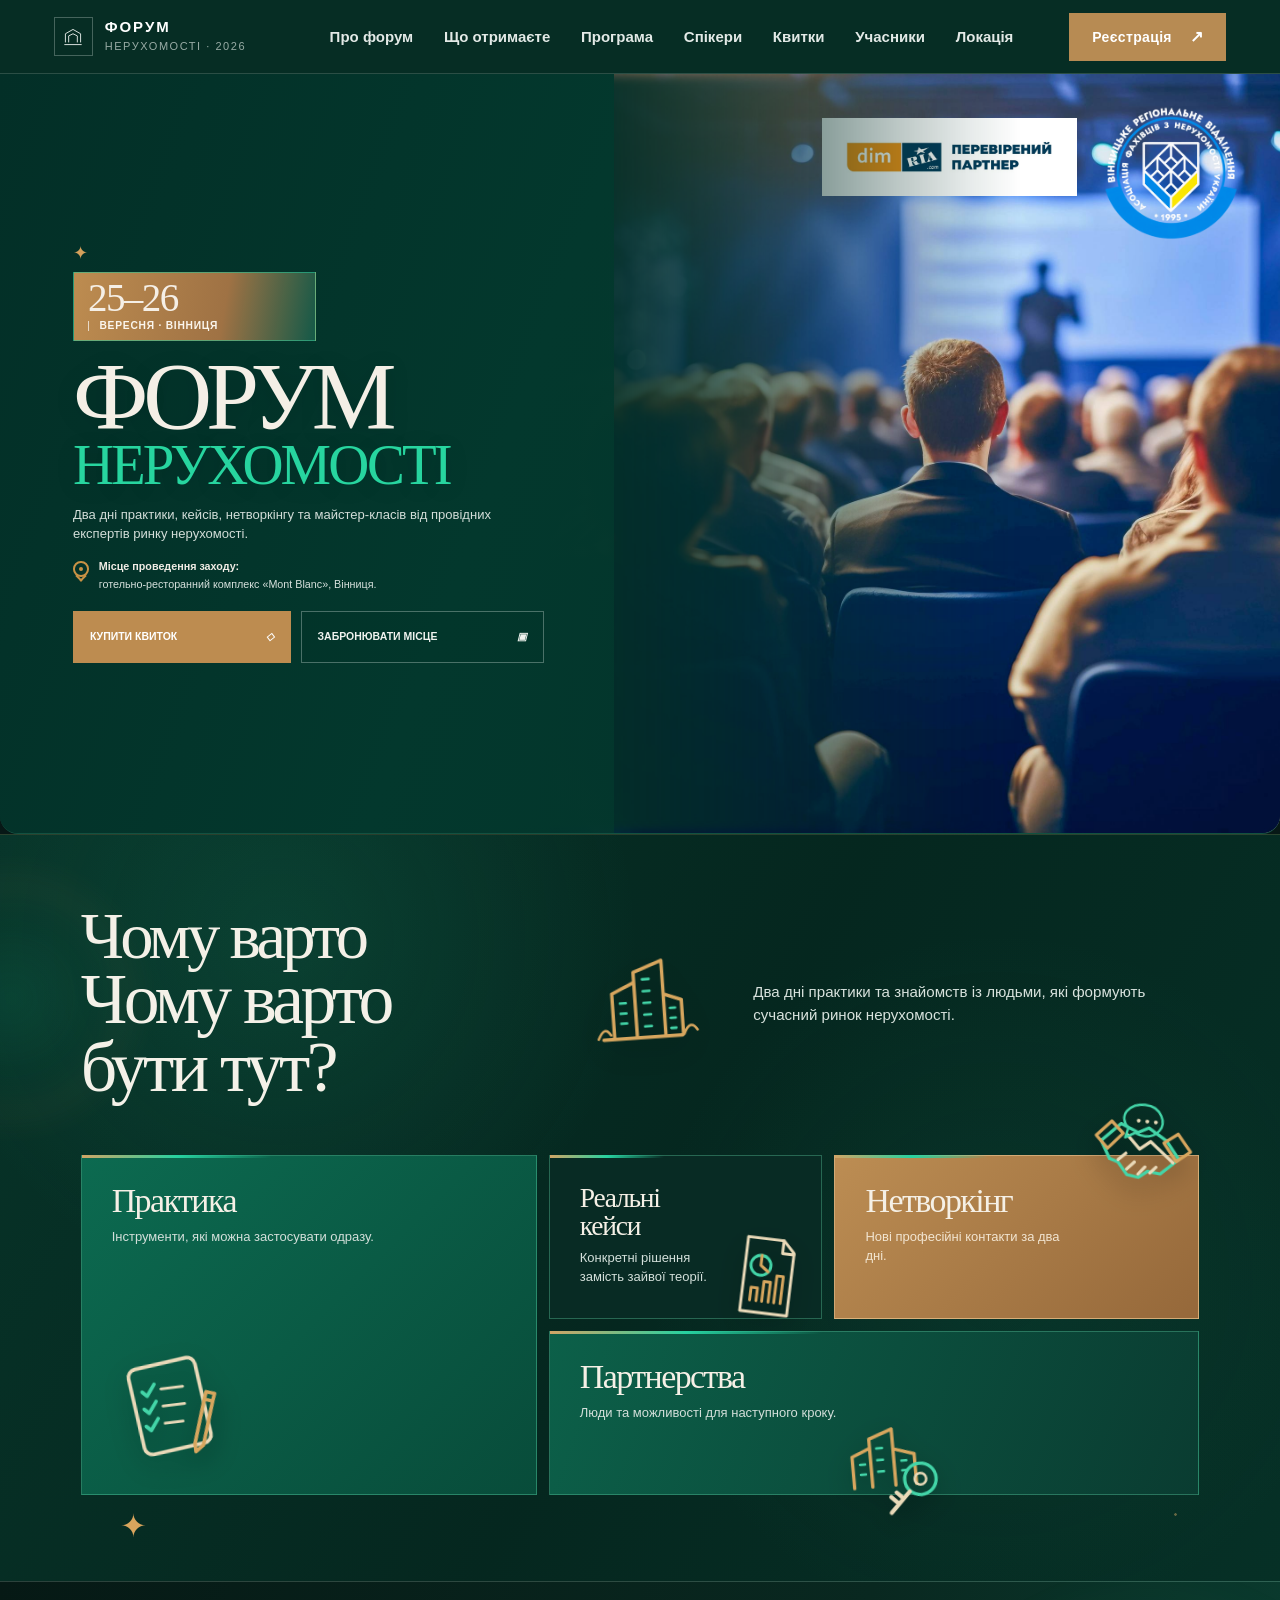
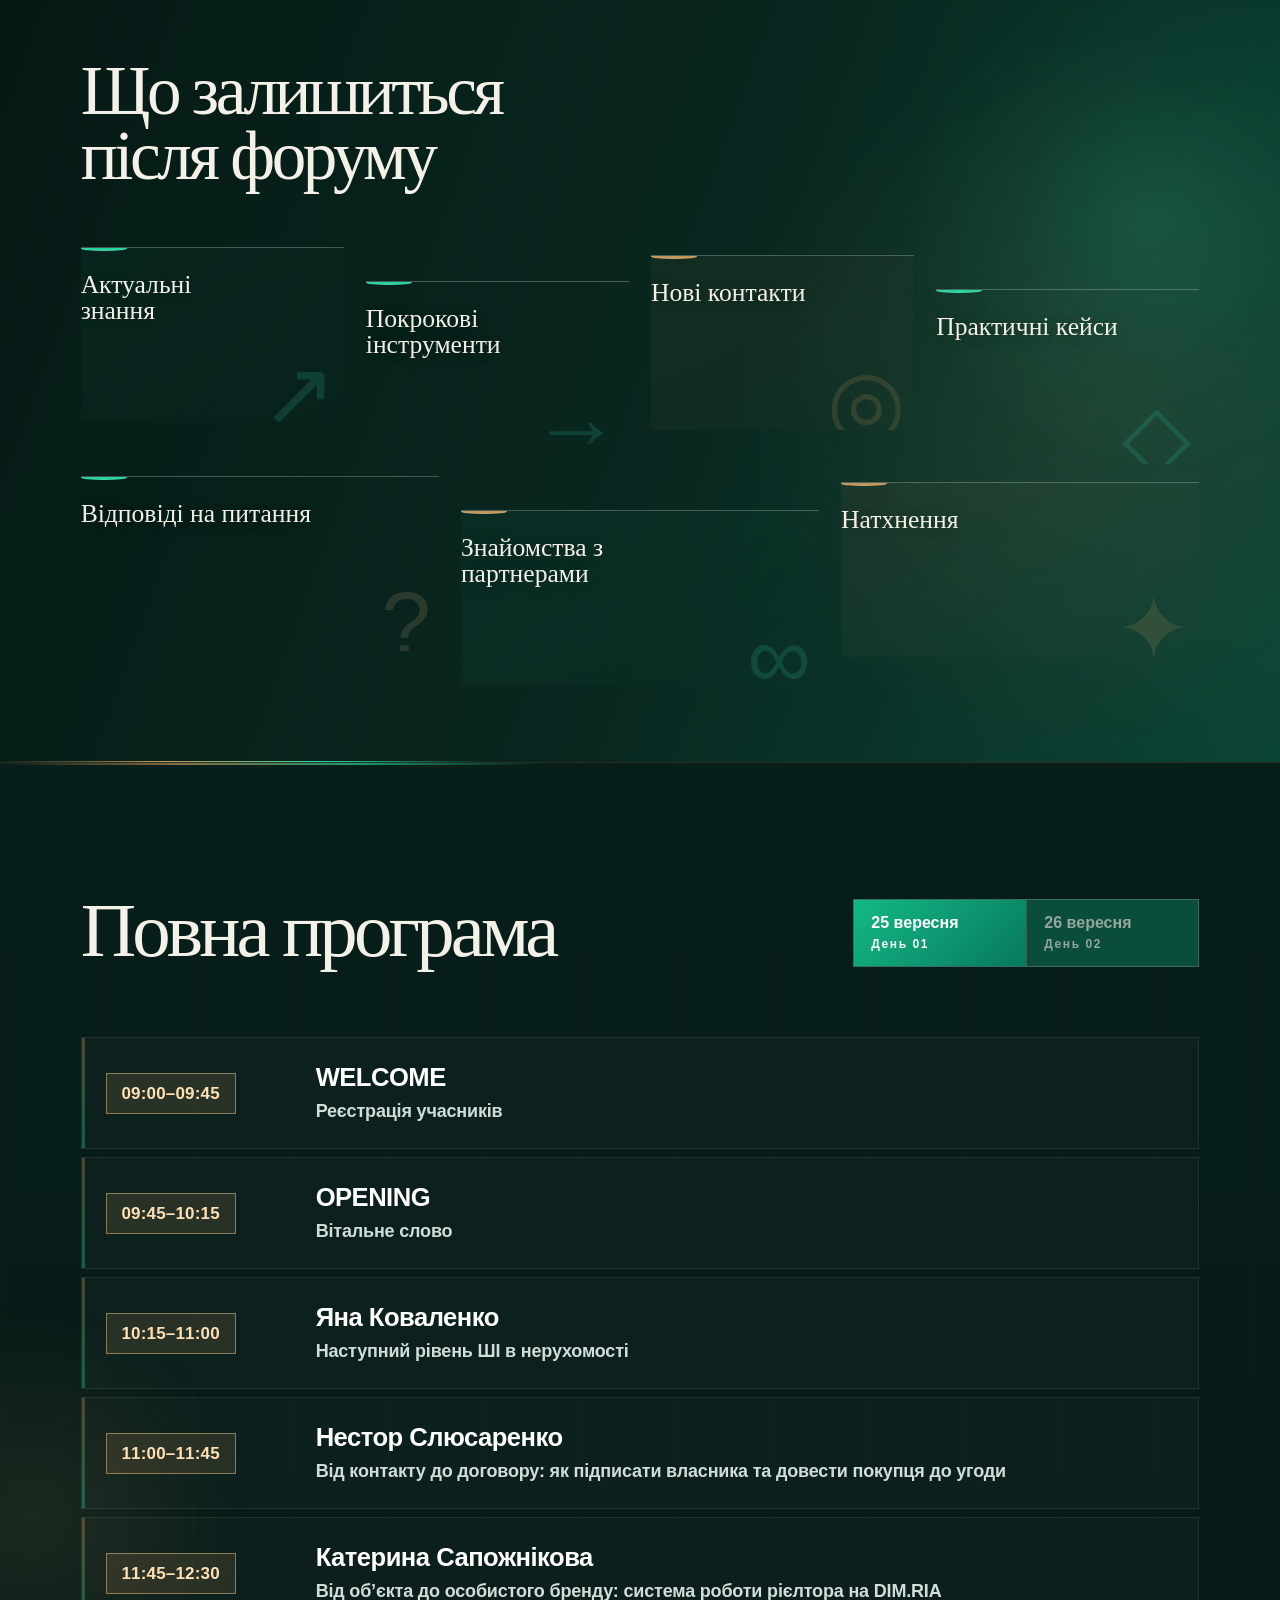
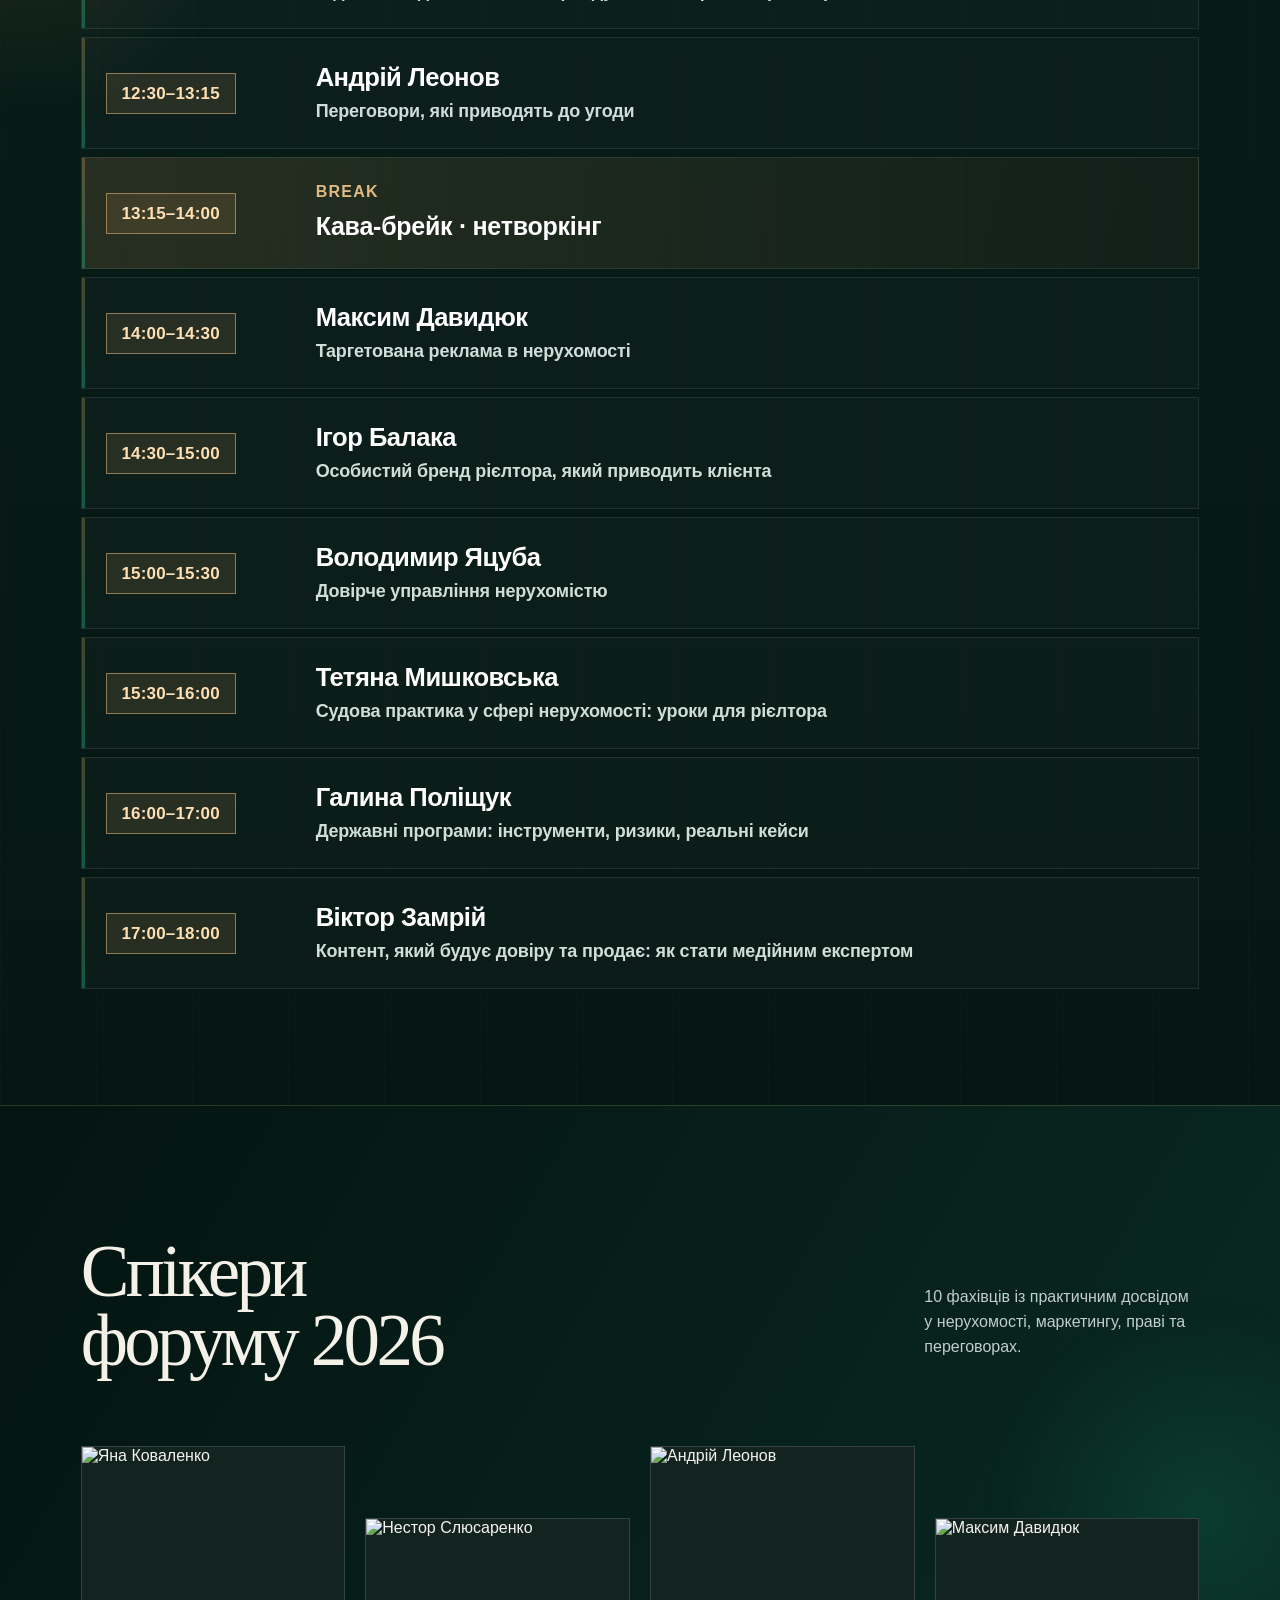
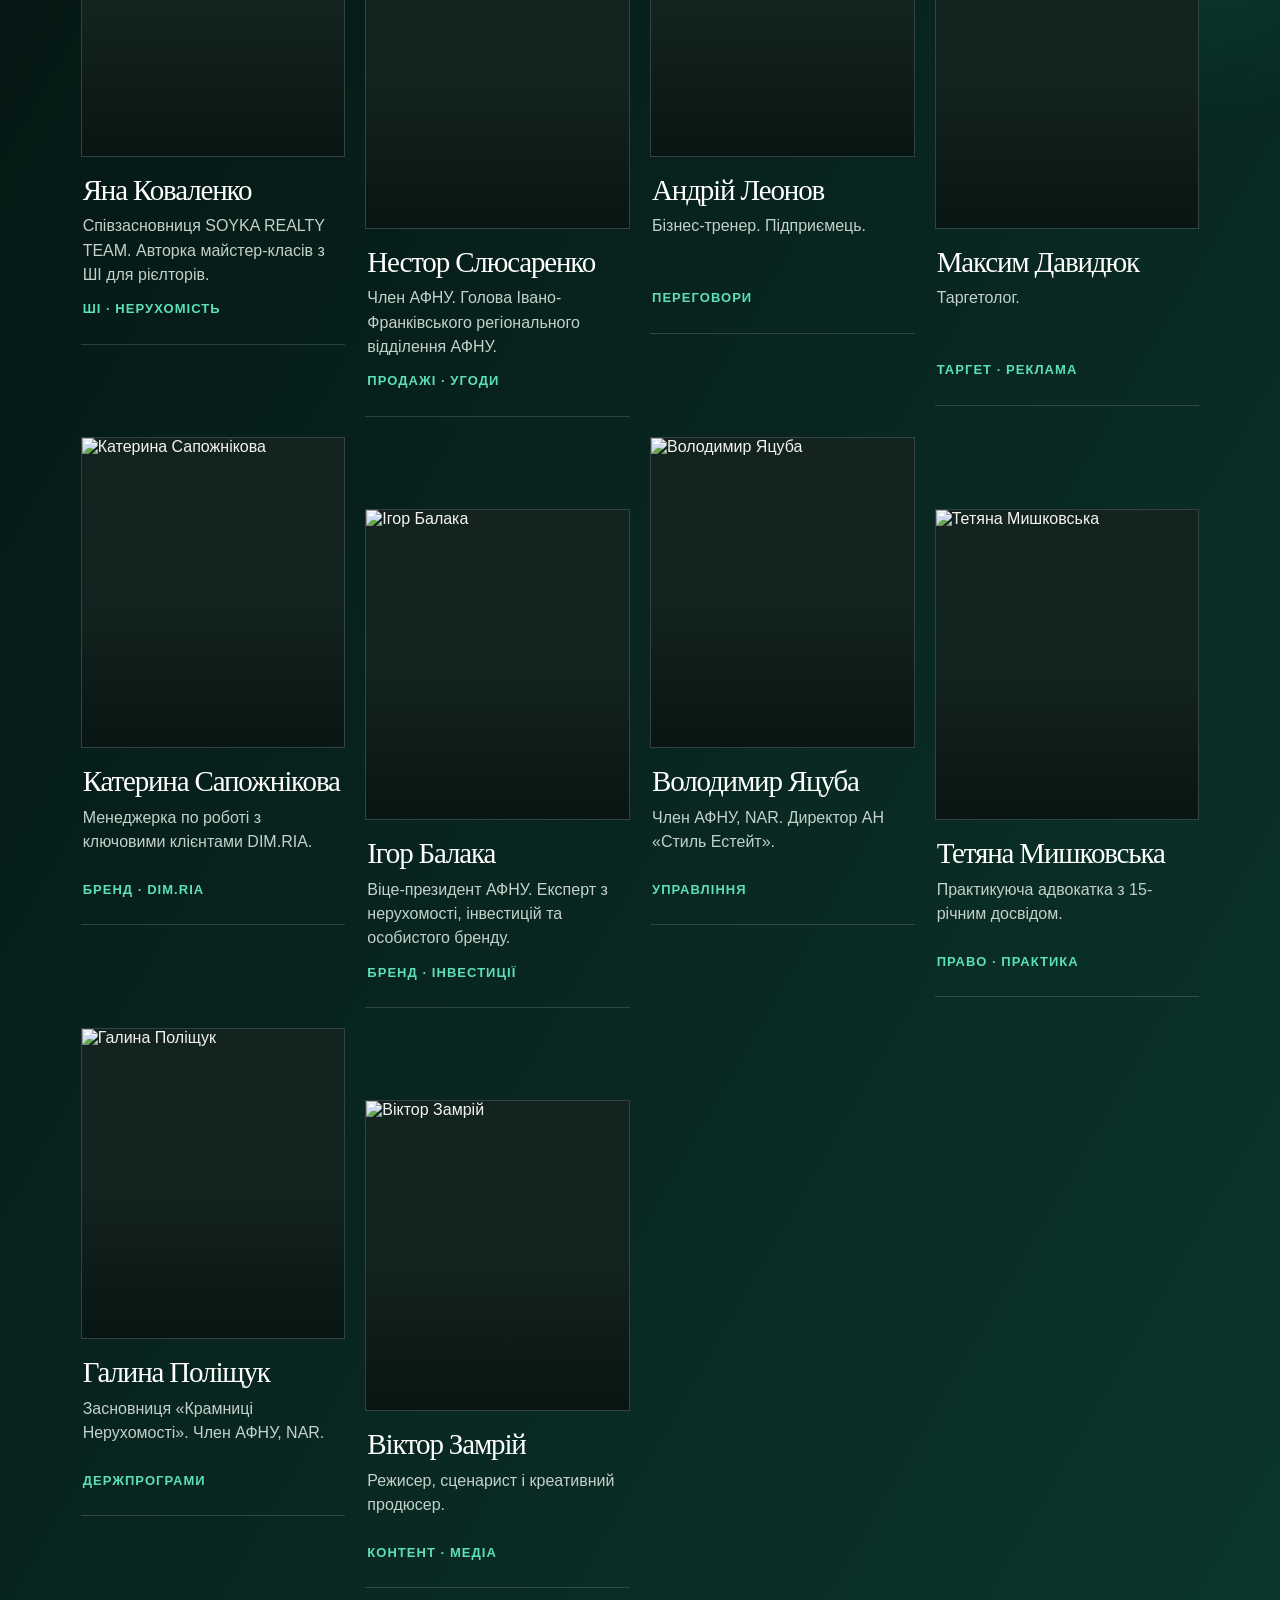
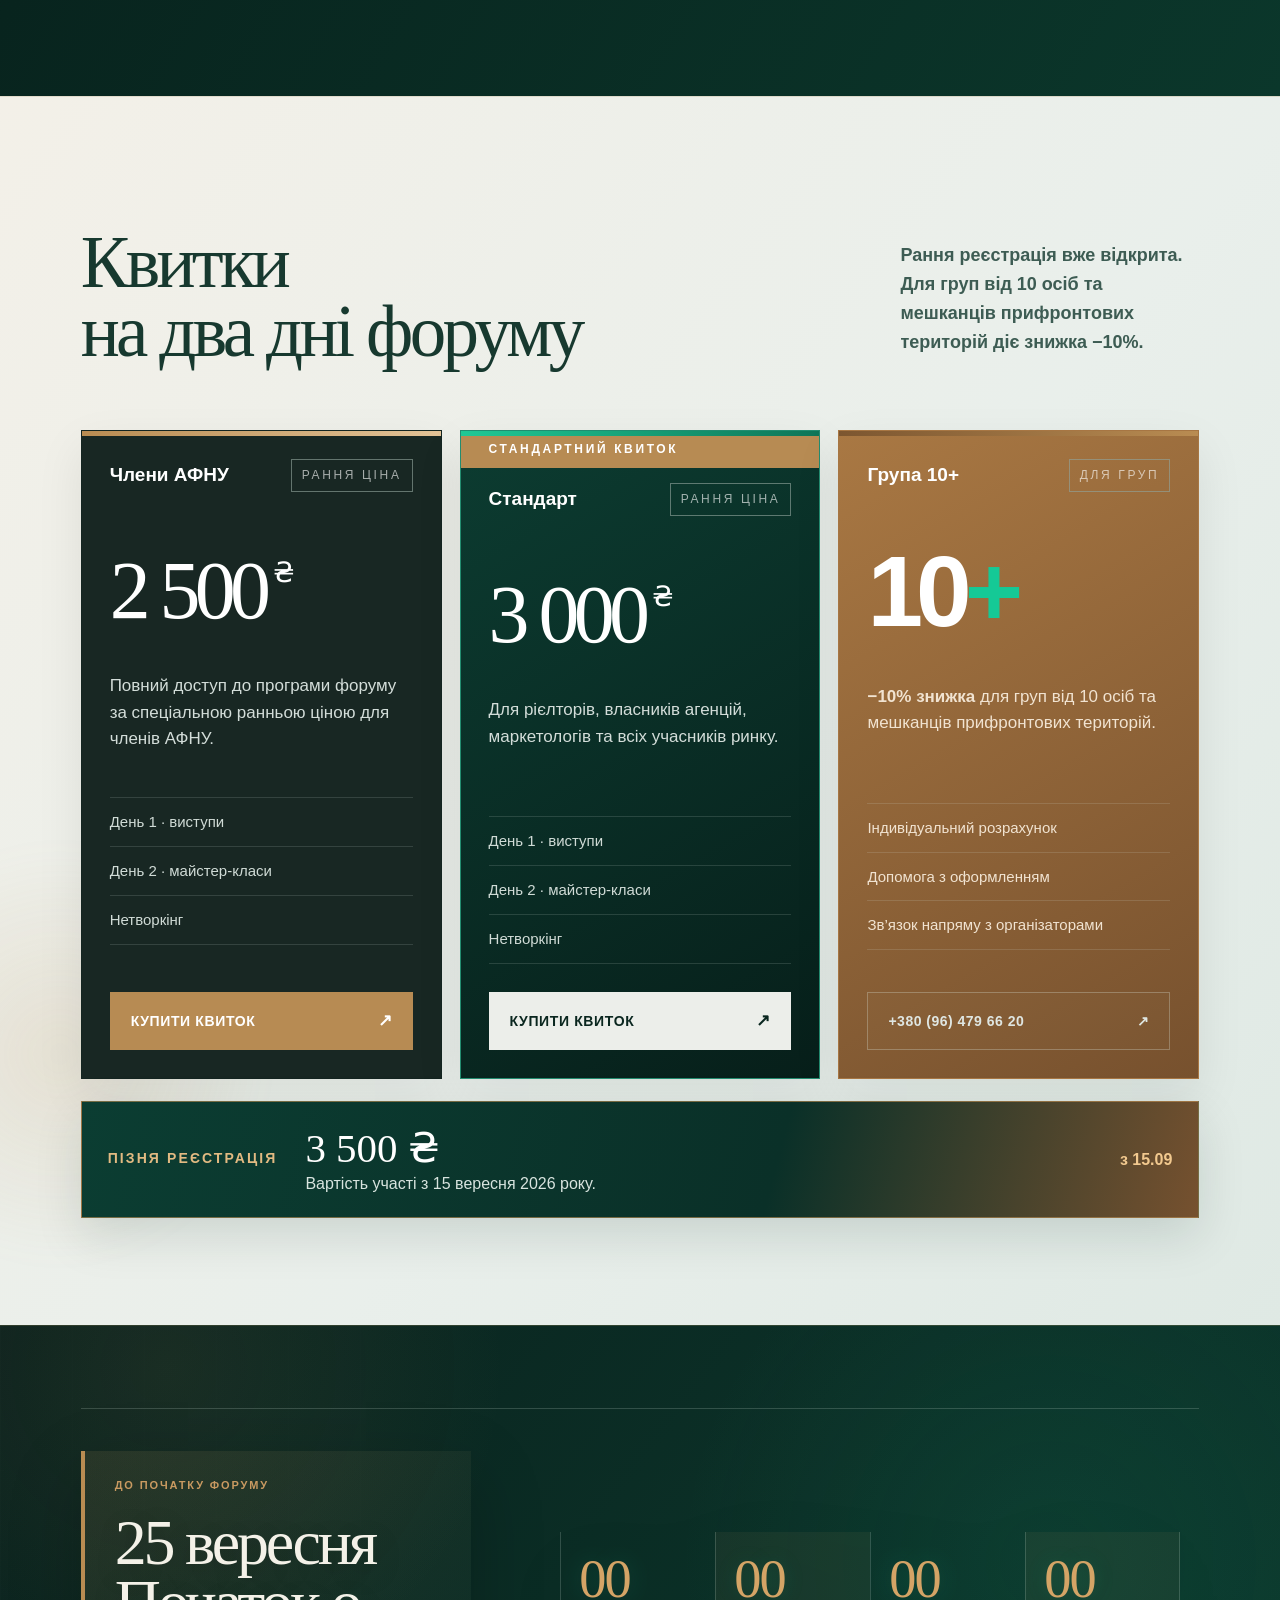
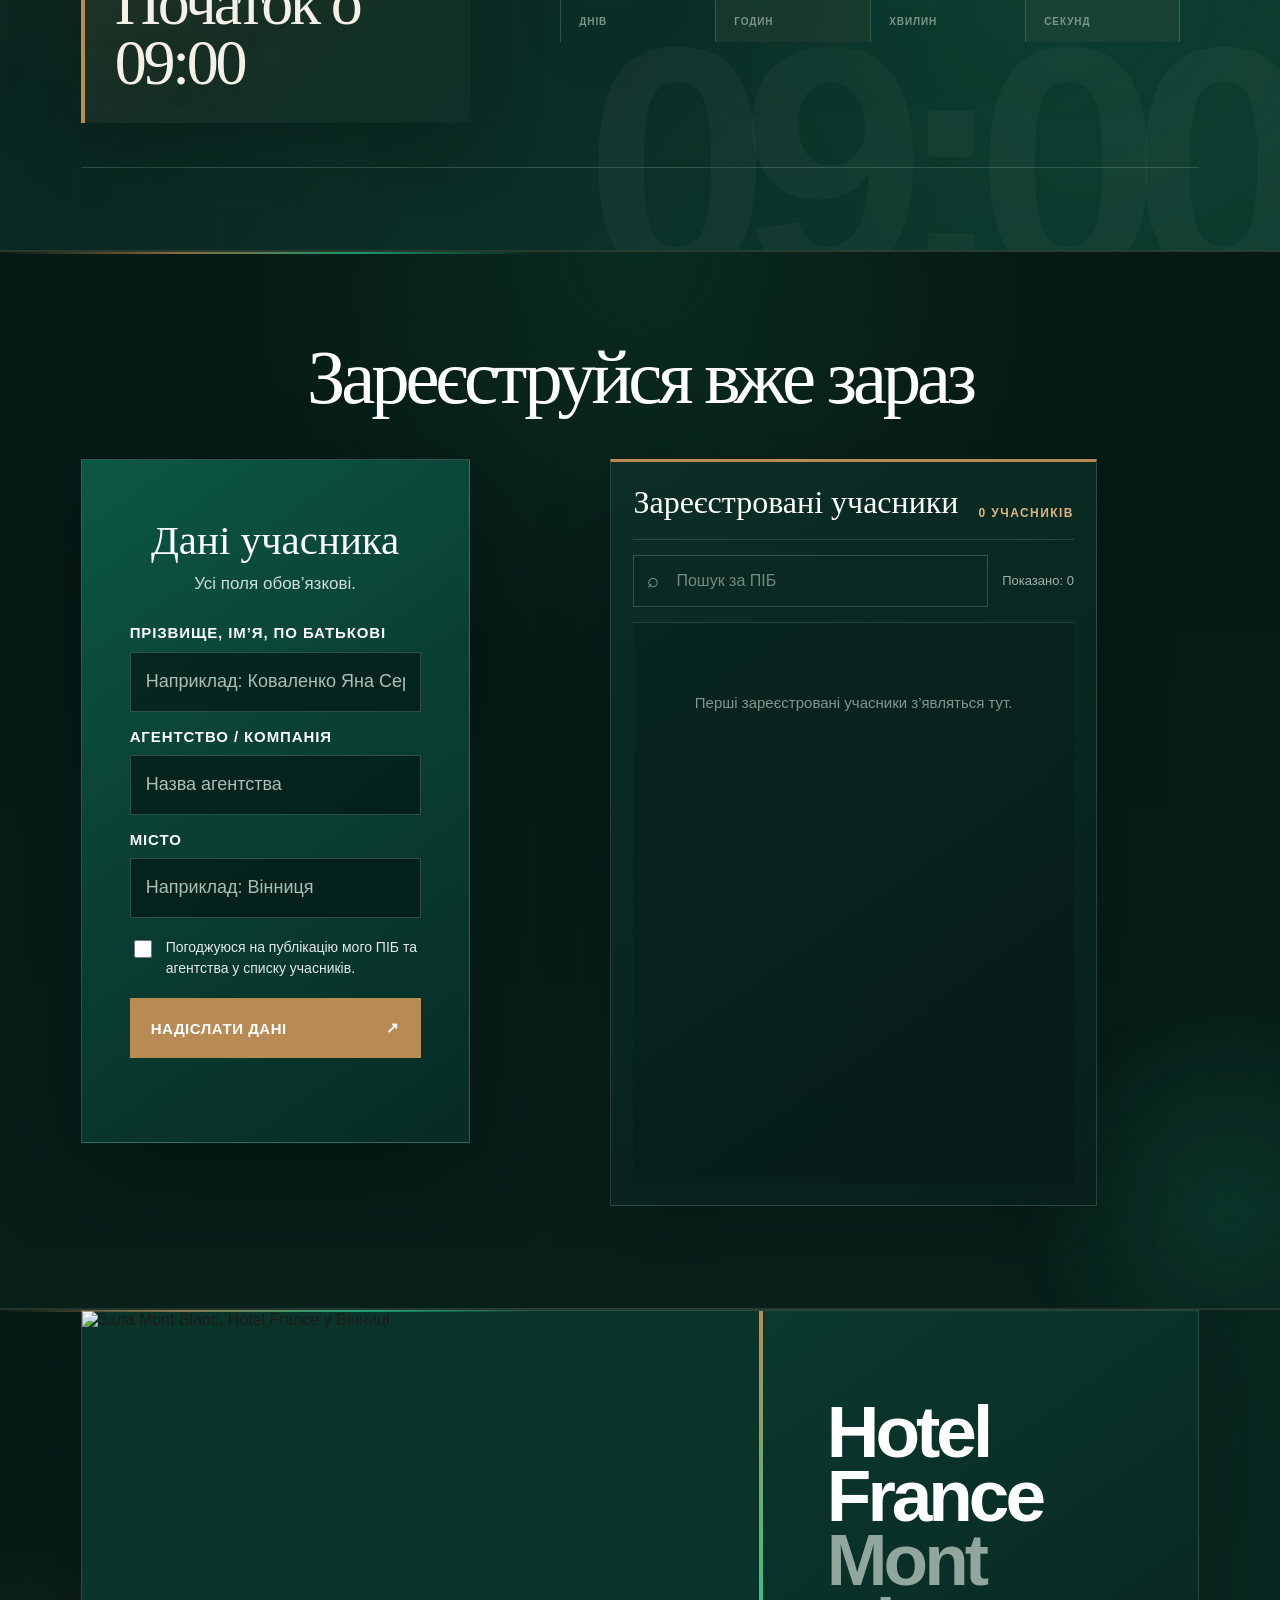
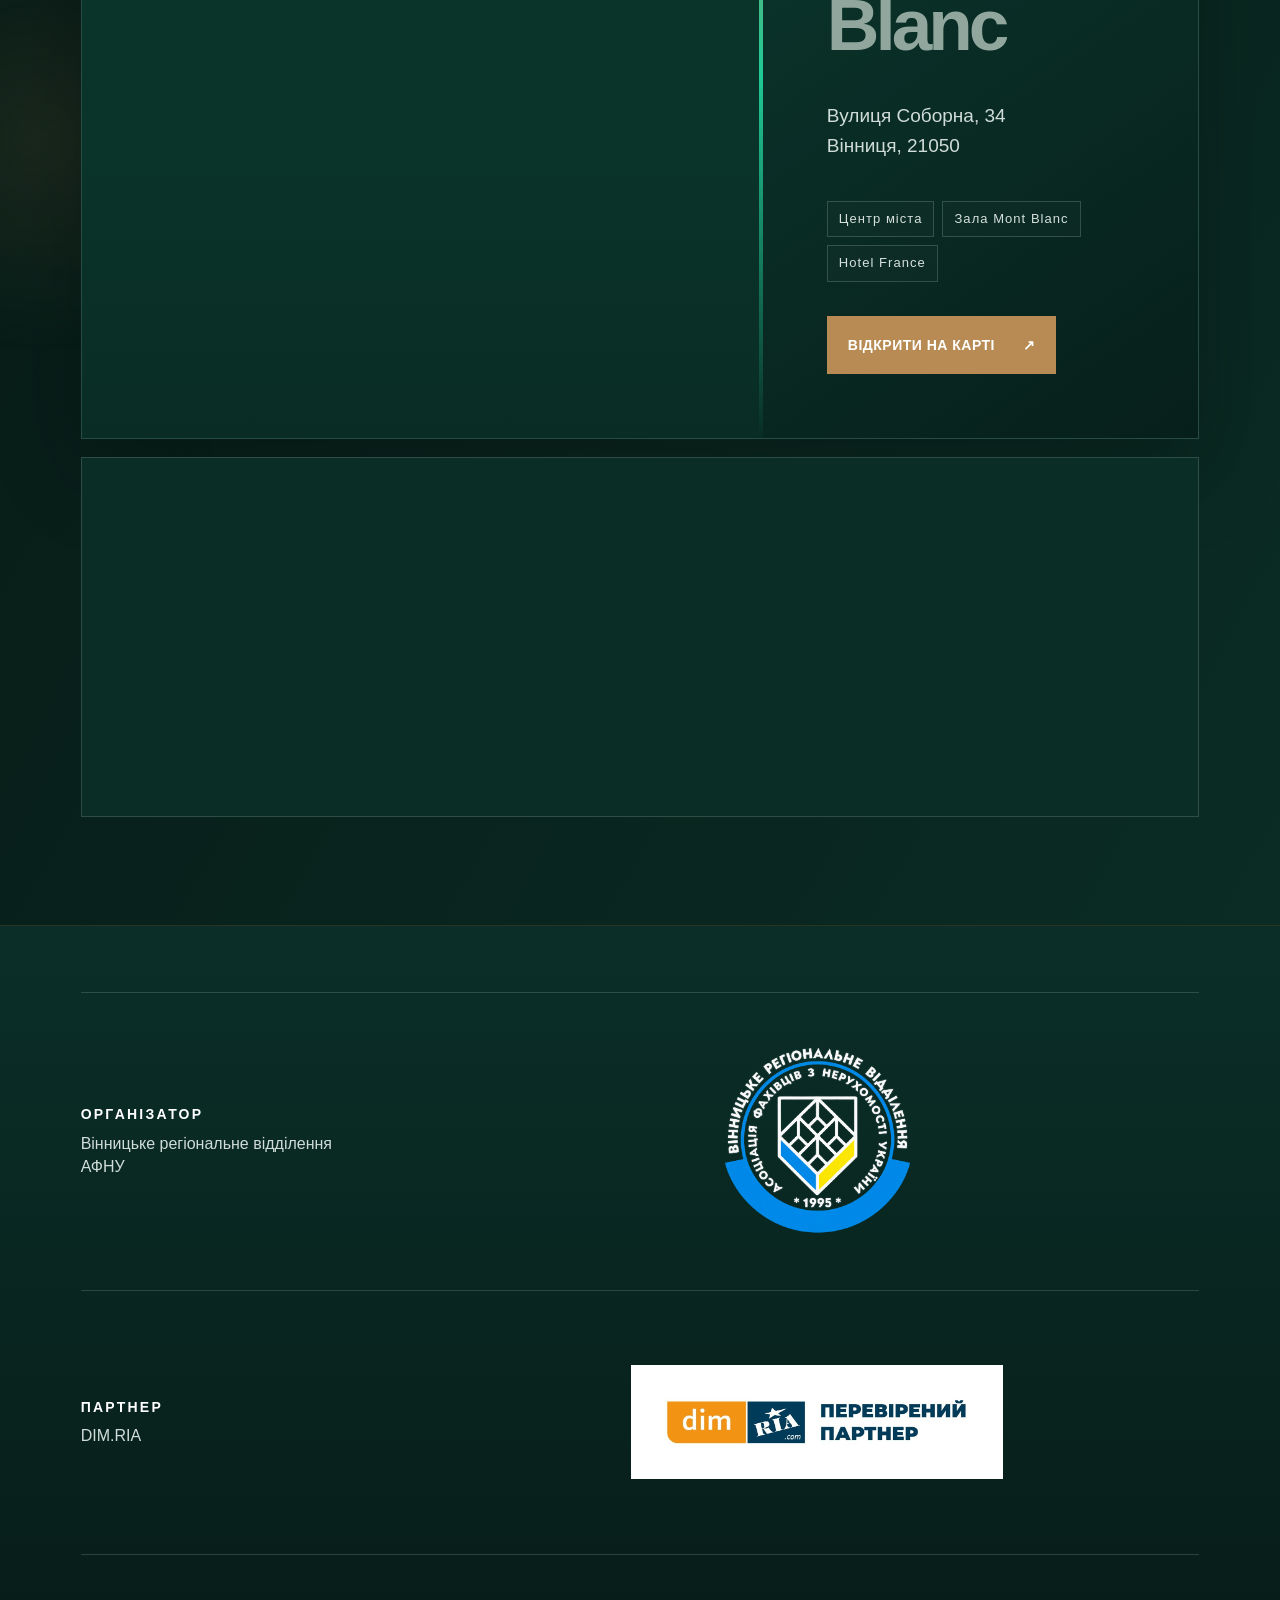
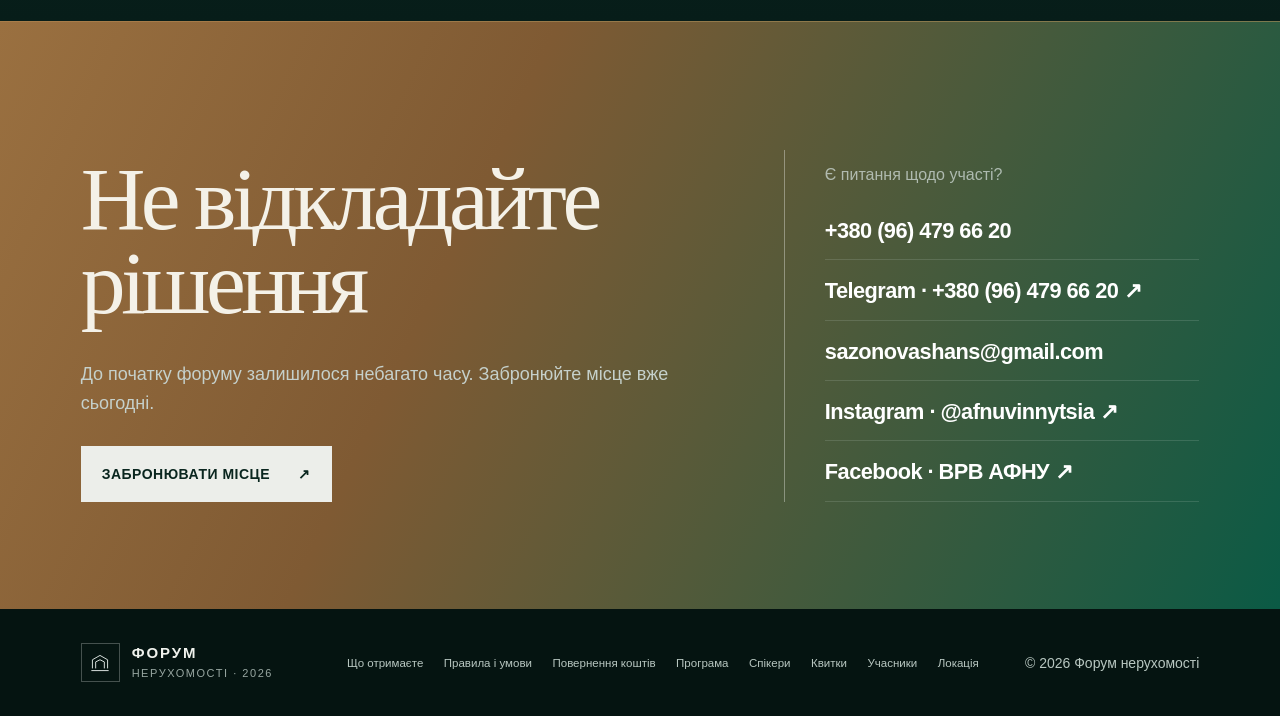
==== commit 03dcda26: "Make hero booking CTA scroll to registration" ====
--- a/index.html
+++ b/index.html
@@ -138,8 +138,8 @@
   <link rel="stylesheet" href="hero-hard-final.css?v=20260904-conference1">
   <link rel="stylesheet" href="mobile-polish.css?v=20260904-mobile2">
   <link rel="stylesheet" href="mobile-hero-rescue.css?v=20260904-rescue2">
-  <link rel="stylesheet" href="mobile-hero-emphasis.css?v=20260904-emphasis3">
-  <link rel="stylesheet" href="mobile-final.css?v=20260904-mobile-final1">
+  <link rel="stylesheet" href="mobile-hero-emphasis.css?v=20260904-emphasis4">
+  <link rel="stylesheet" href="mobile-final.css?v=20260904-mobile-final2">
 </head>
 <body>
   <div class="noise" aria-hidden="true"></div>
@@ -190,7 +190,7 @@
         <div class="ref-hero-venue"><span class="ref-hero-pin" aria-hidden="true"></span><div><b>Місце проведення заходу:</b> готельно-ресторанний комплекс «Mont Blanc», Вінниця.</div></div>
         <div class="ref-hero-actions">
           <a class="ref-hero-btn primary" href="#tickets">КУПИТИ КВИТОК <i>◇</i></a>
-          <a class="ref-hero-btn secondary" href="participants.html">БРОНЮВАННЯ МІСЦЯ <i>▣</i></a>
+          <a class="ref-hero-btn secondary" href="#participants">ЗАБРОНЮВАТИ МІСЦЕ <i>▣</i></a>
         </div>
       </div>
       <div class="ref-hero-visual" aria-hidden="true">
--- a/mobile-hero-emphasis.css
+++ b/mobile-hero-emphasis.css
@@ -109,7 +109,7 @@
     white-space:nowrap!important;
   }
   html body main#top .ref-hero-btn.primary::before{content:"КУПИТИ КВИТОК"!important}
-  html body main#top .ref-hero-btn.secondary::before{content:"РЕЄСТРАЦІЯ"!important}
+  html body main#top .ref-hero-btn.secondary::before{content:"ЗАБРОНЮВАТИ МІСЦЕ"!important}
   html body main#top .ref-hero-btn.primary{
     background:#bd8c50!important;
     border:1px solid #bd8c50!important;
--- a/mobile-final.css
+++ b/mobile-final.css
@@ -270,7 +270,7 @@
     white-space:nowrap!important;
   }
   html body main#top .ref-hero-btn.primary::before{content:"КУПИТИ КВИТОК"!important}
-  html body main#top .ref-hero-btn.secondary::before{content:"РЕЄСТРАЦІЯ"!important}
+  html body main#top .ref-hero-btn.secondary::before{content:"ЗАБРОНЮВАТИ МІСЦЕ"!important}
   html body main#top .ref-hero-btn.primary{
     background:var(--m-gold)!important;
     border:1px solid var(--m-gold)!important;
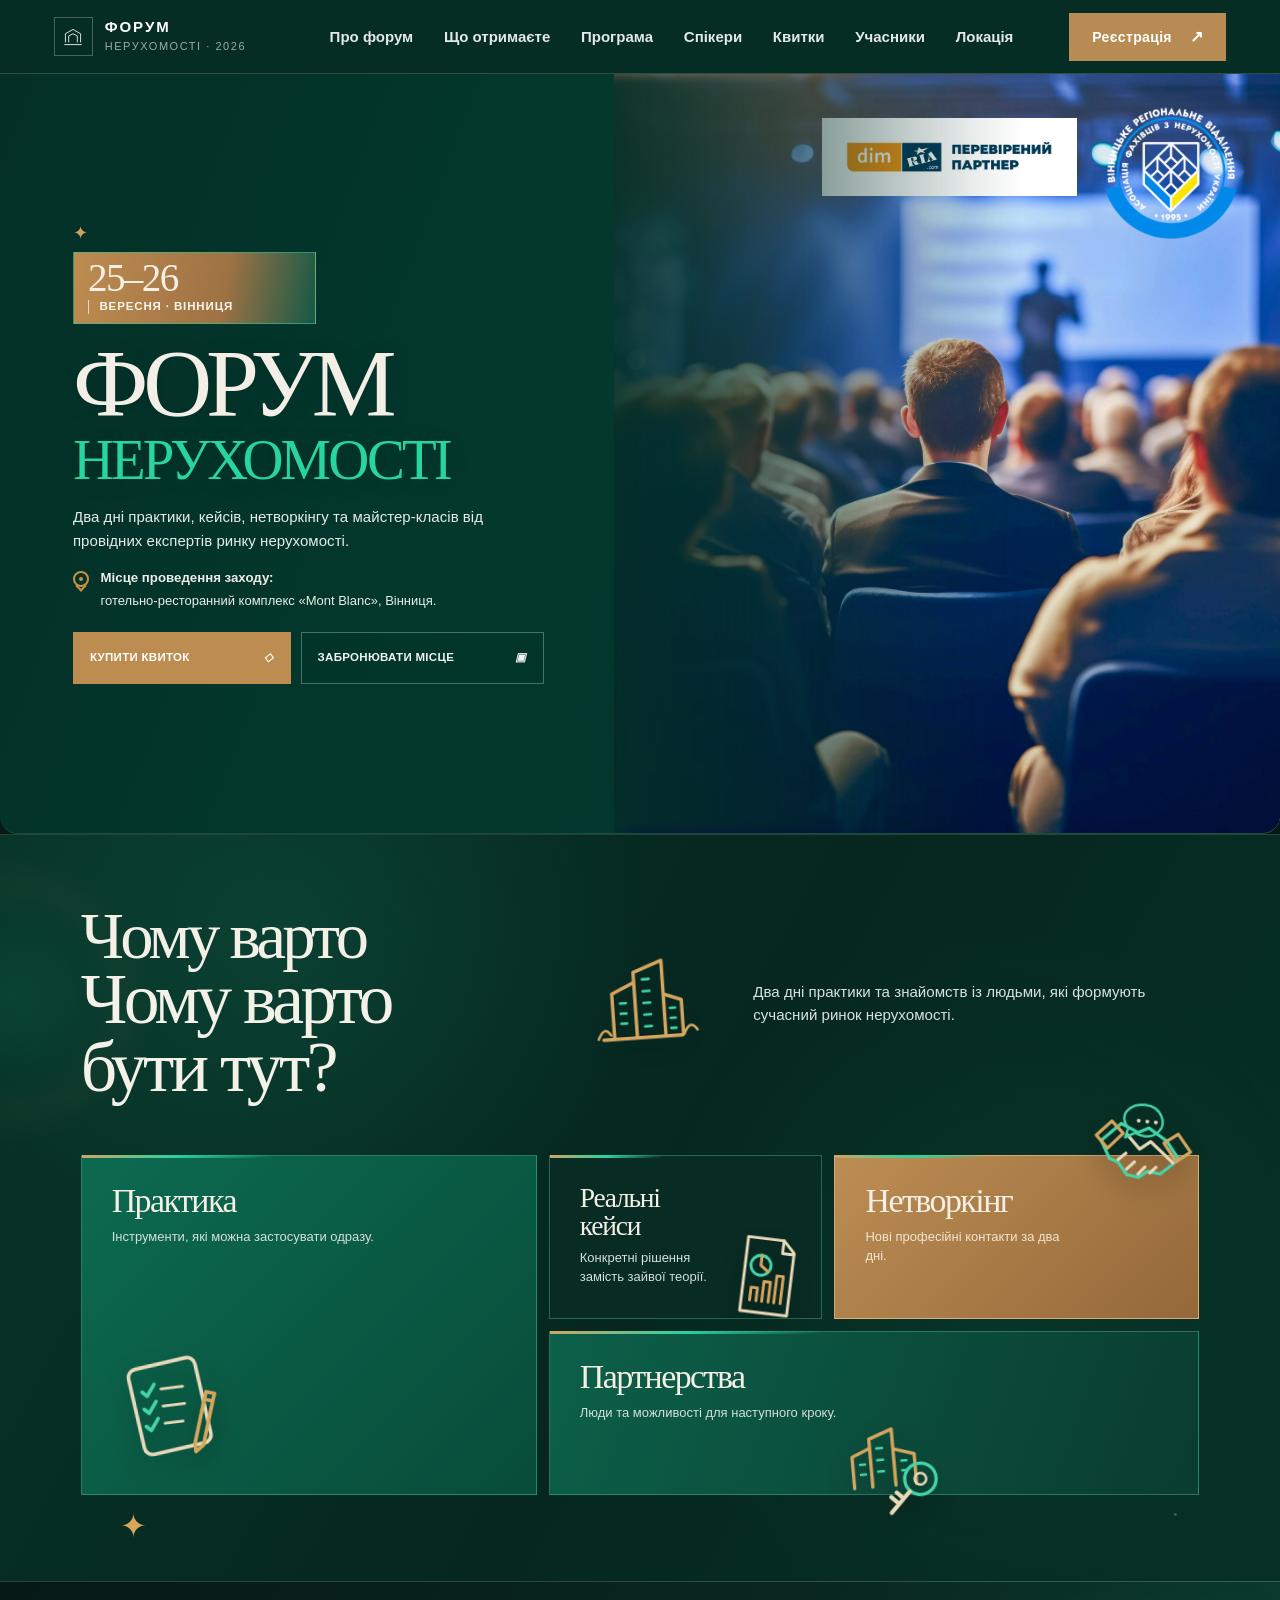
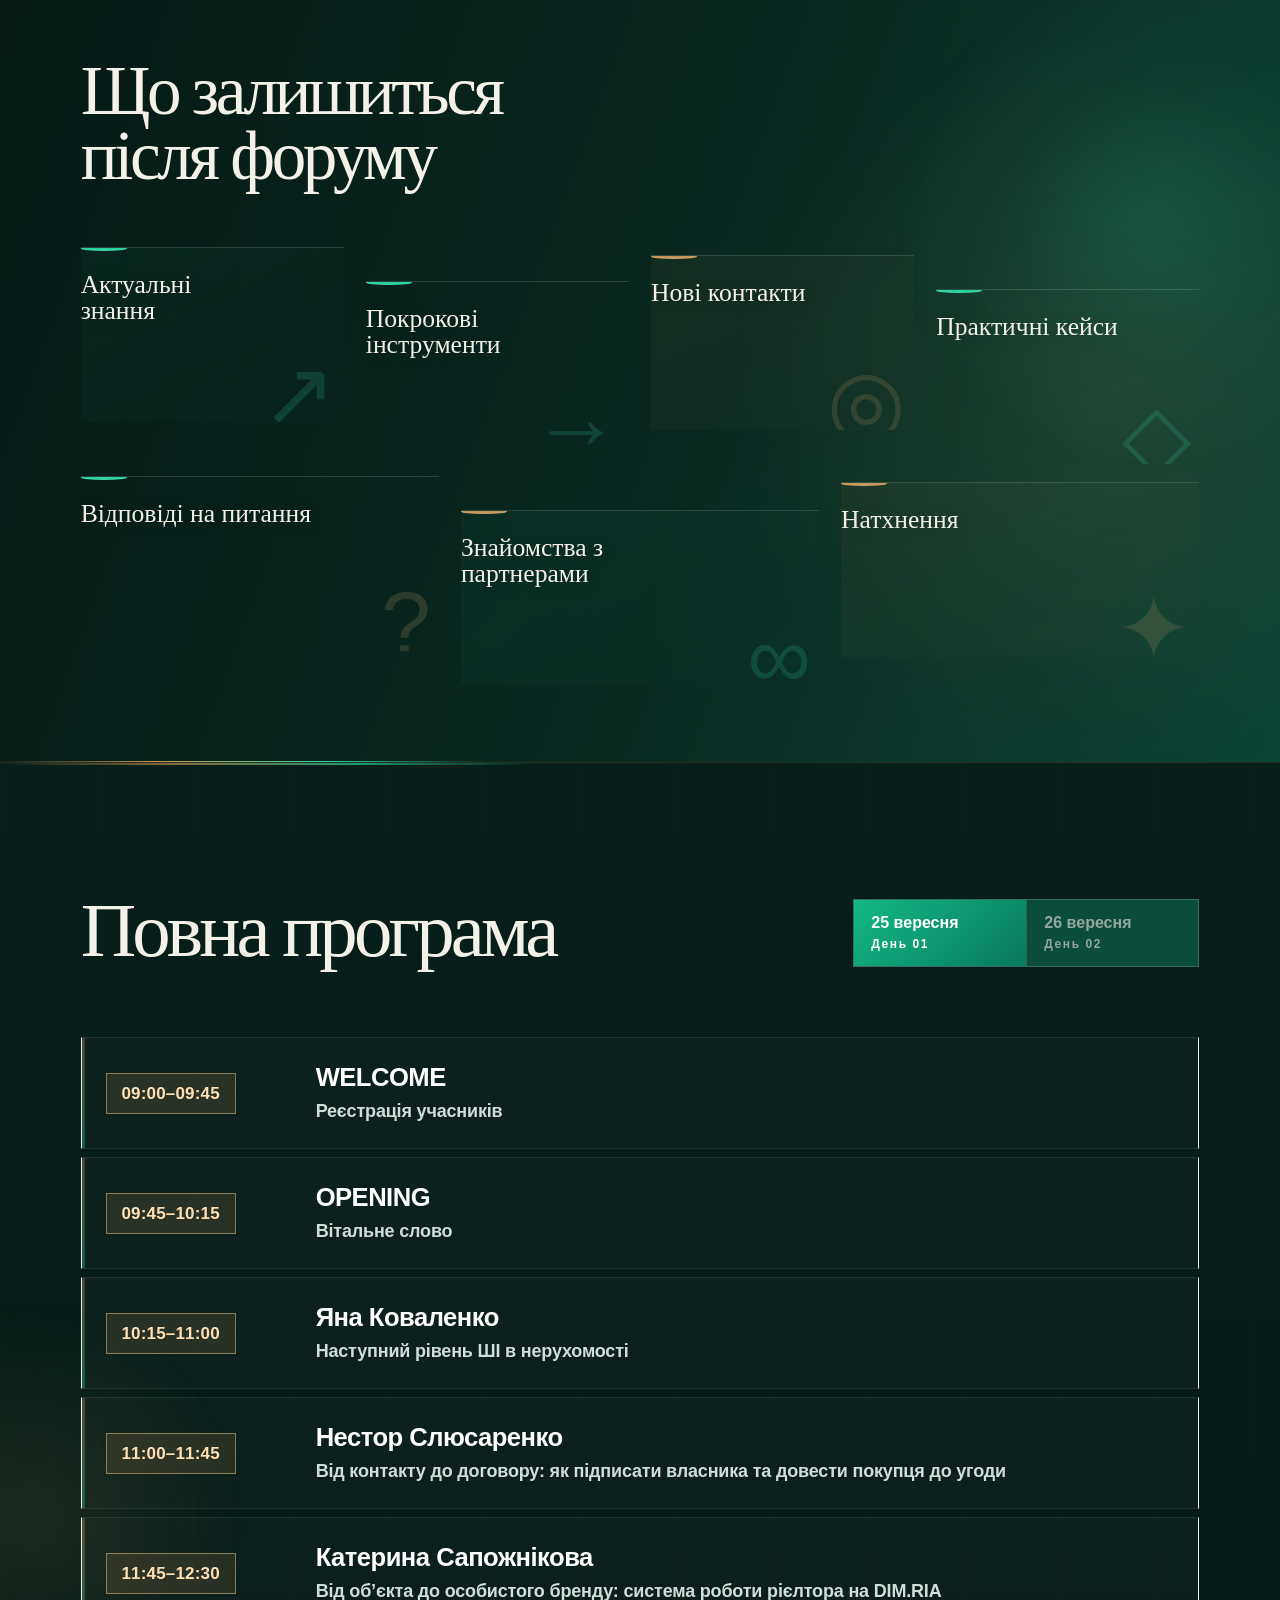
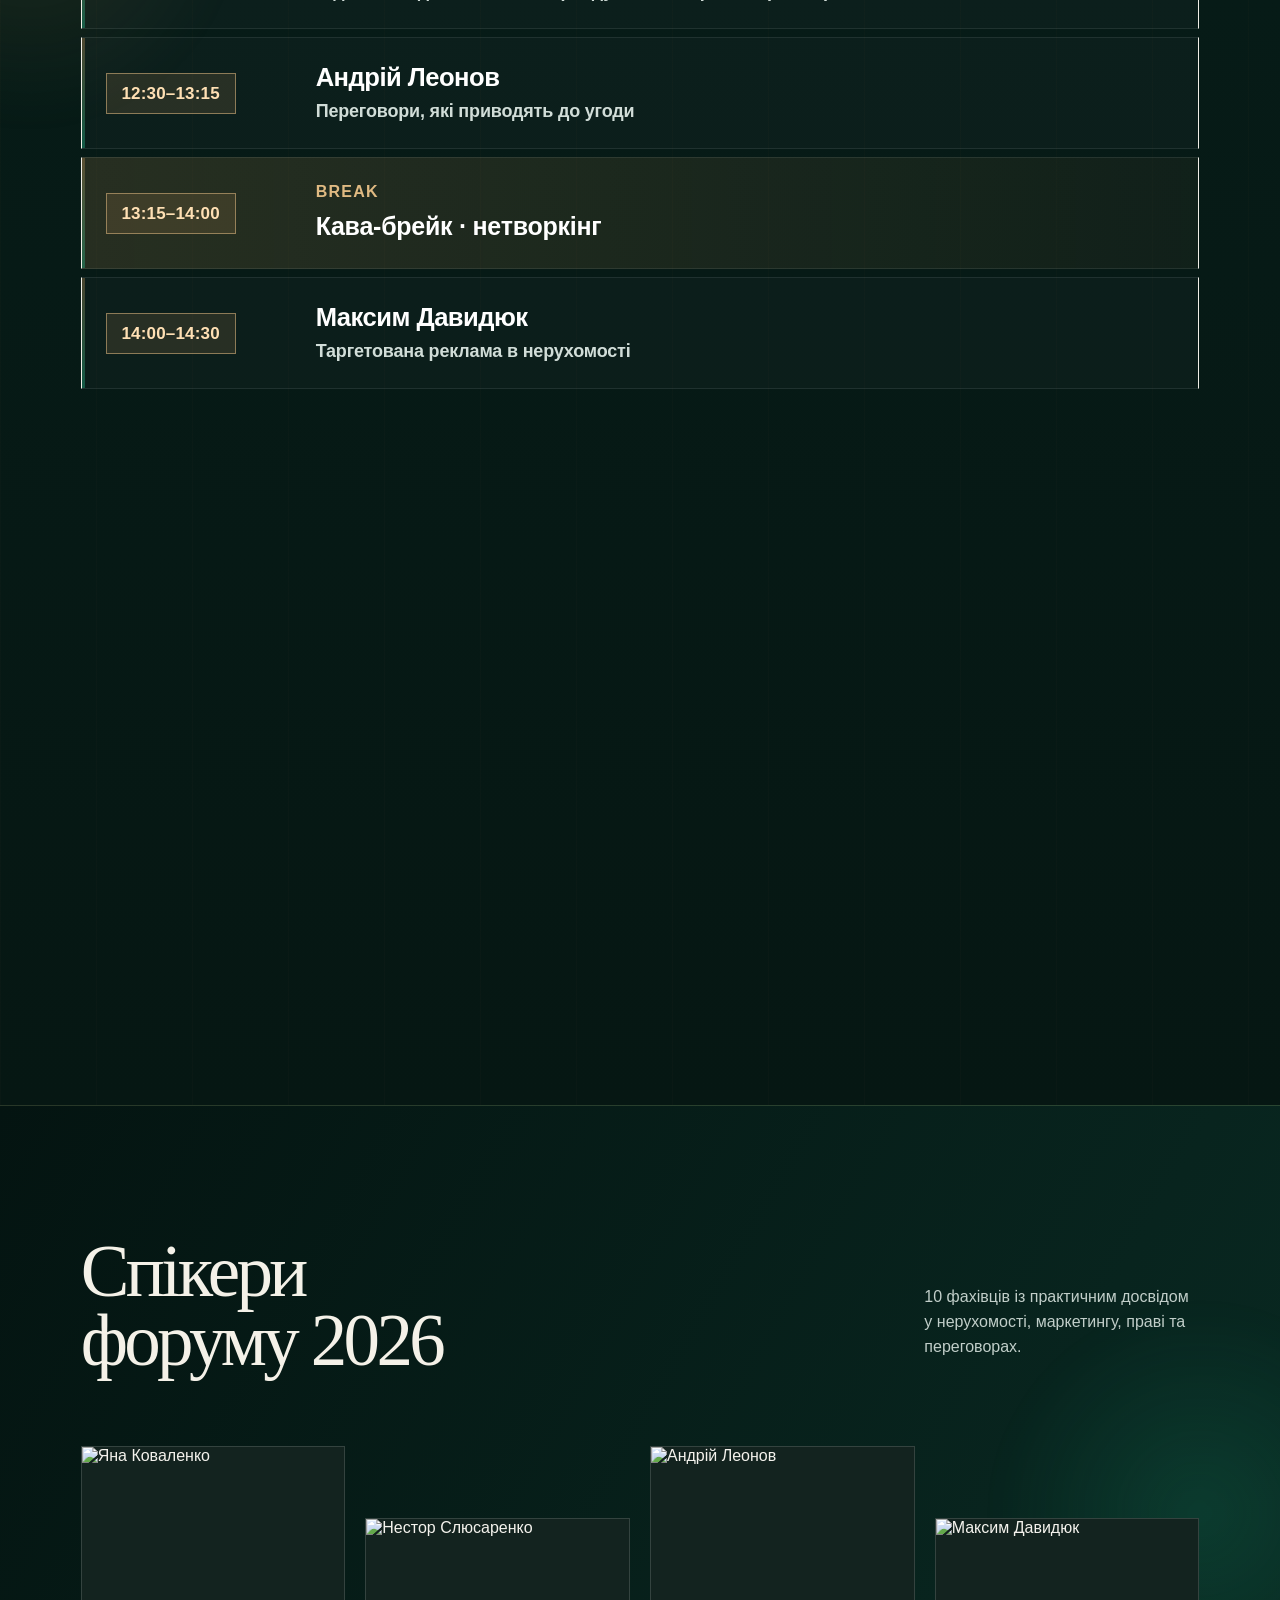
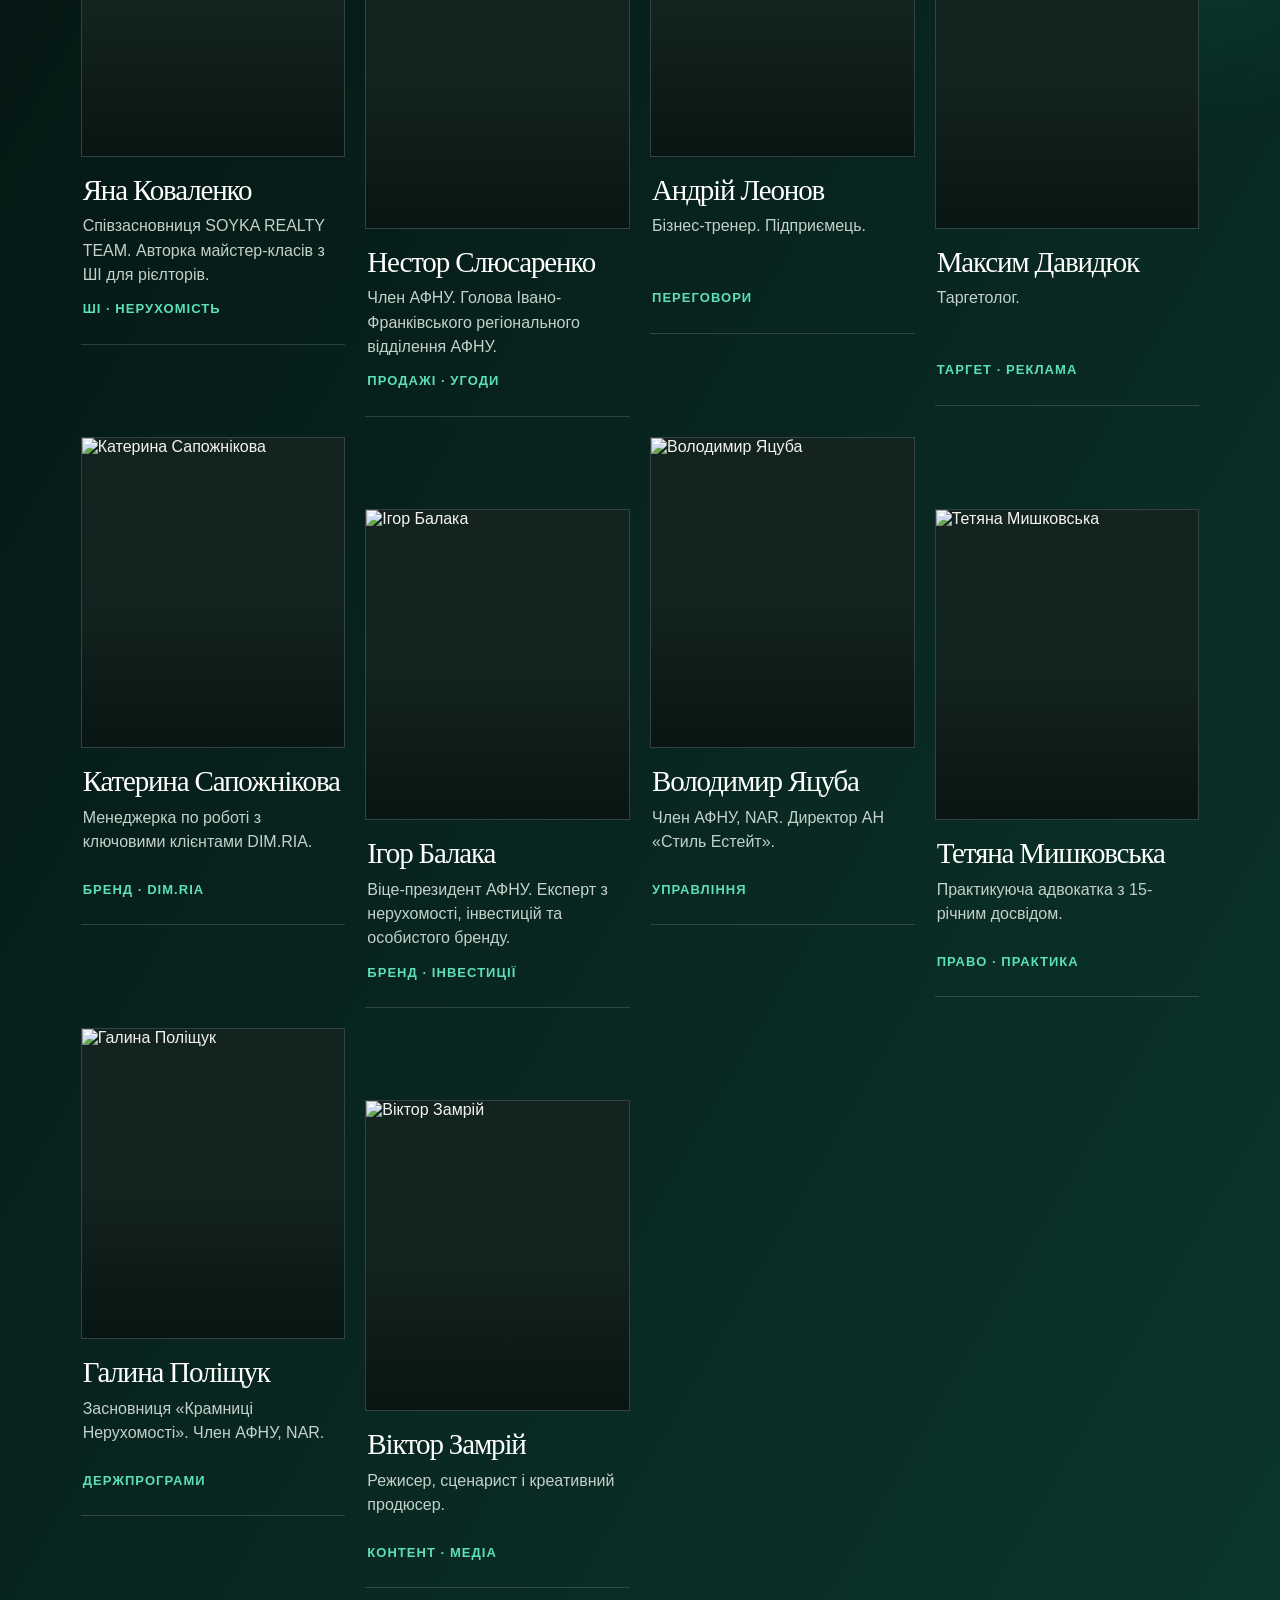
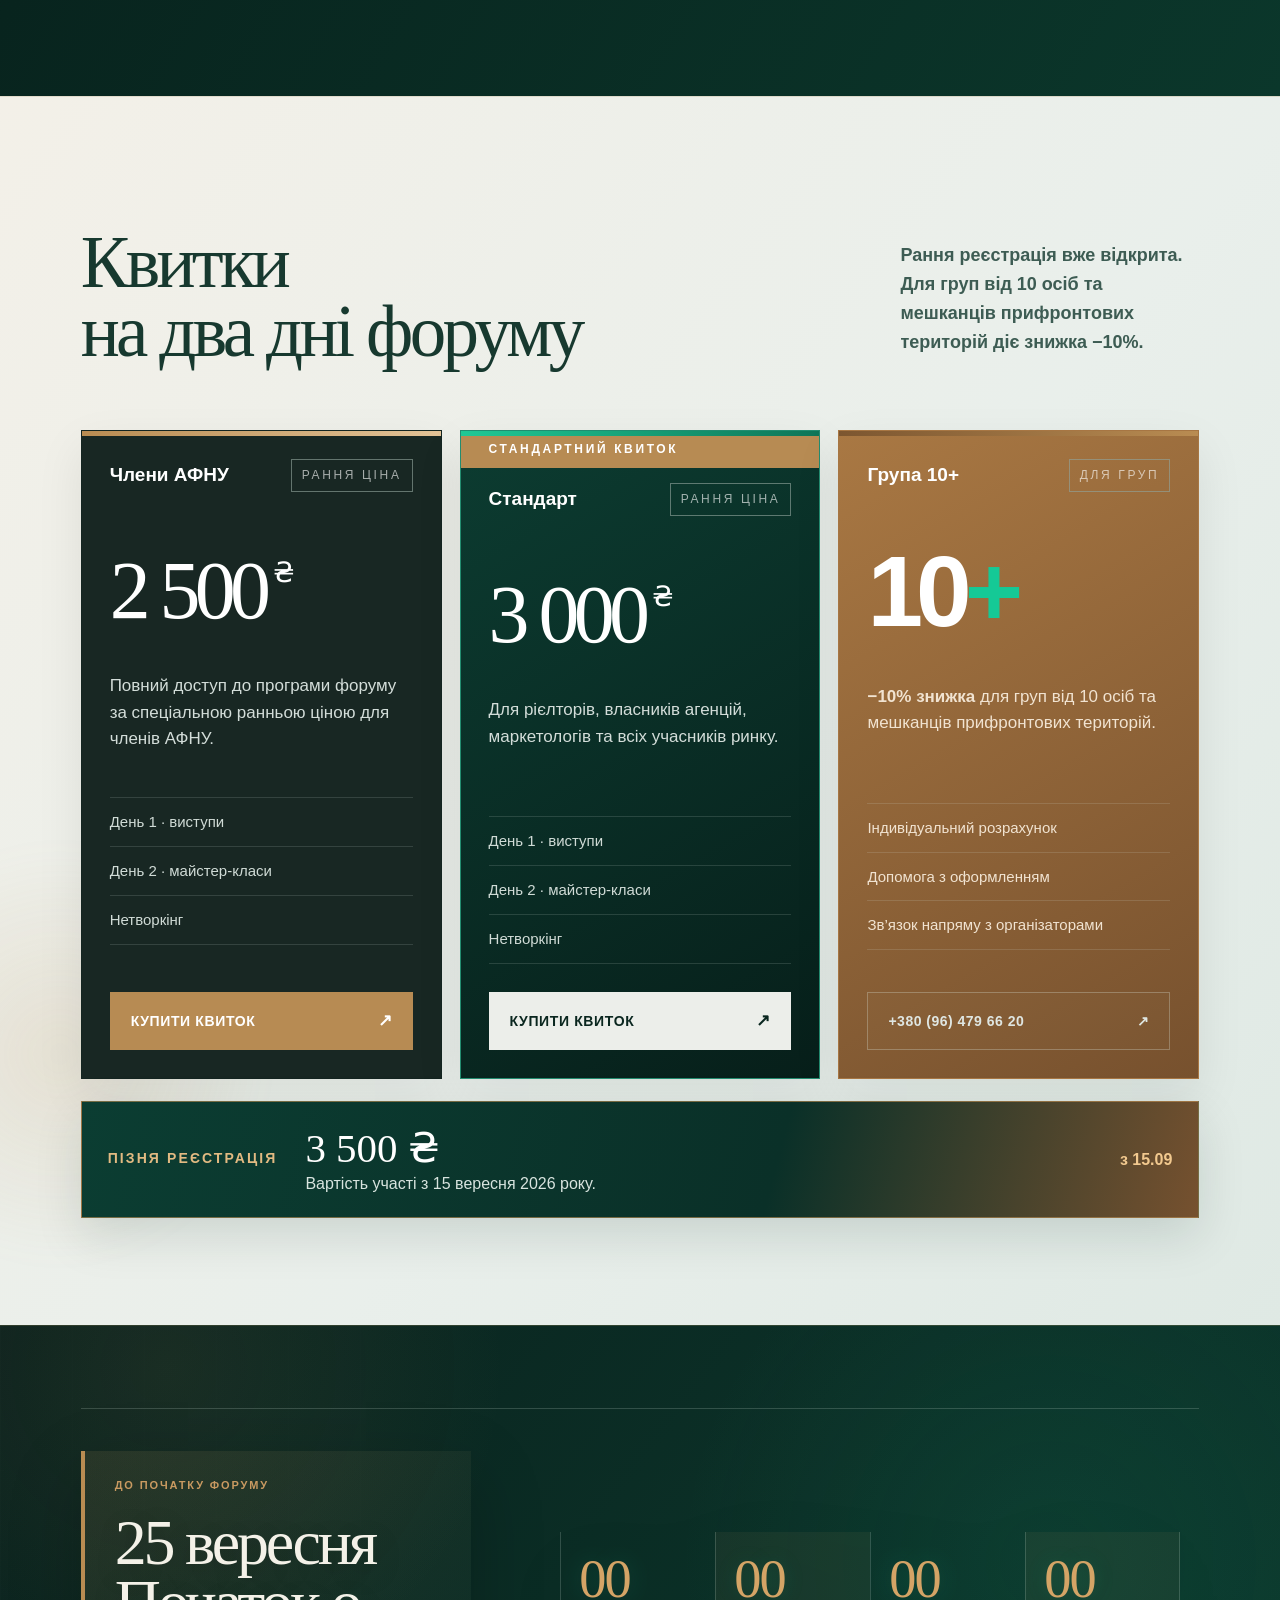
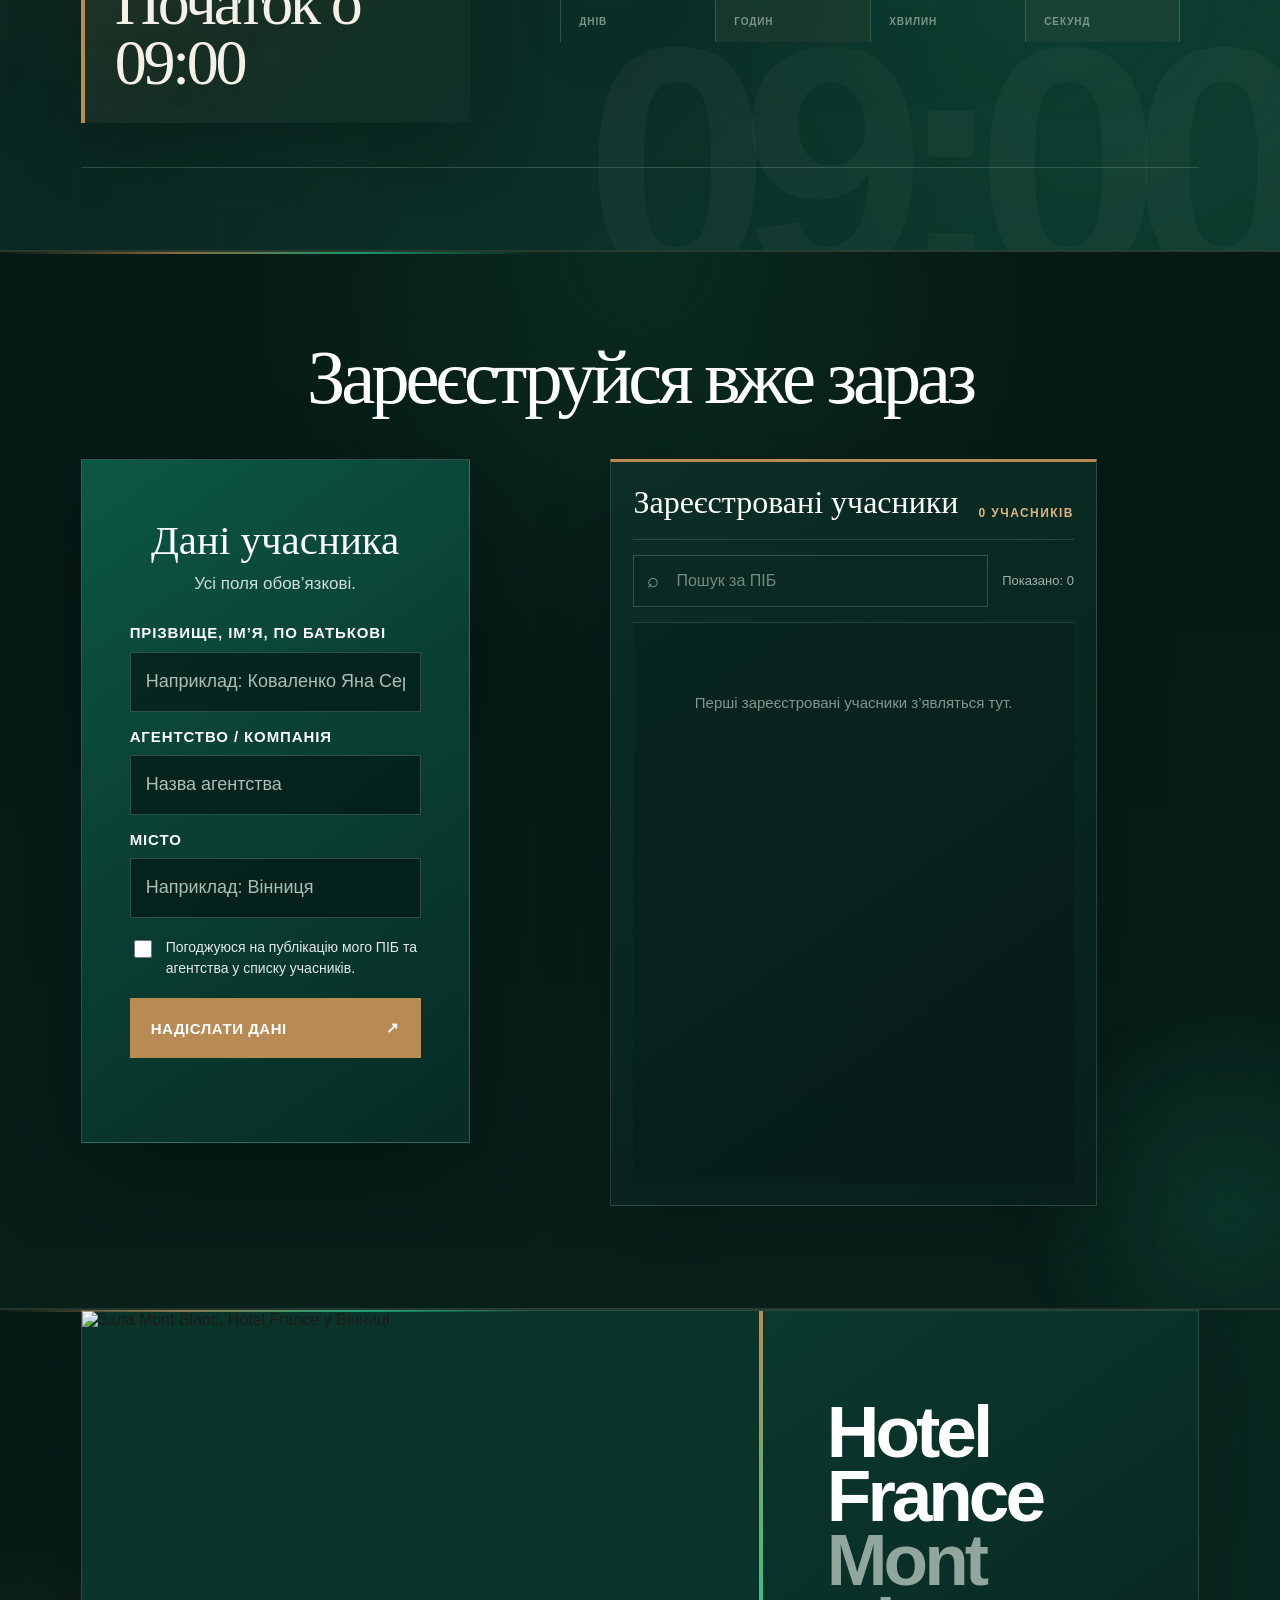
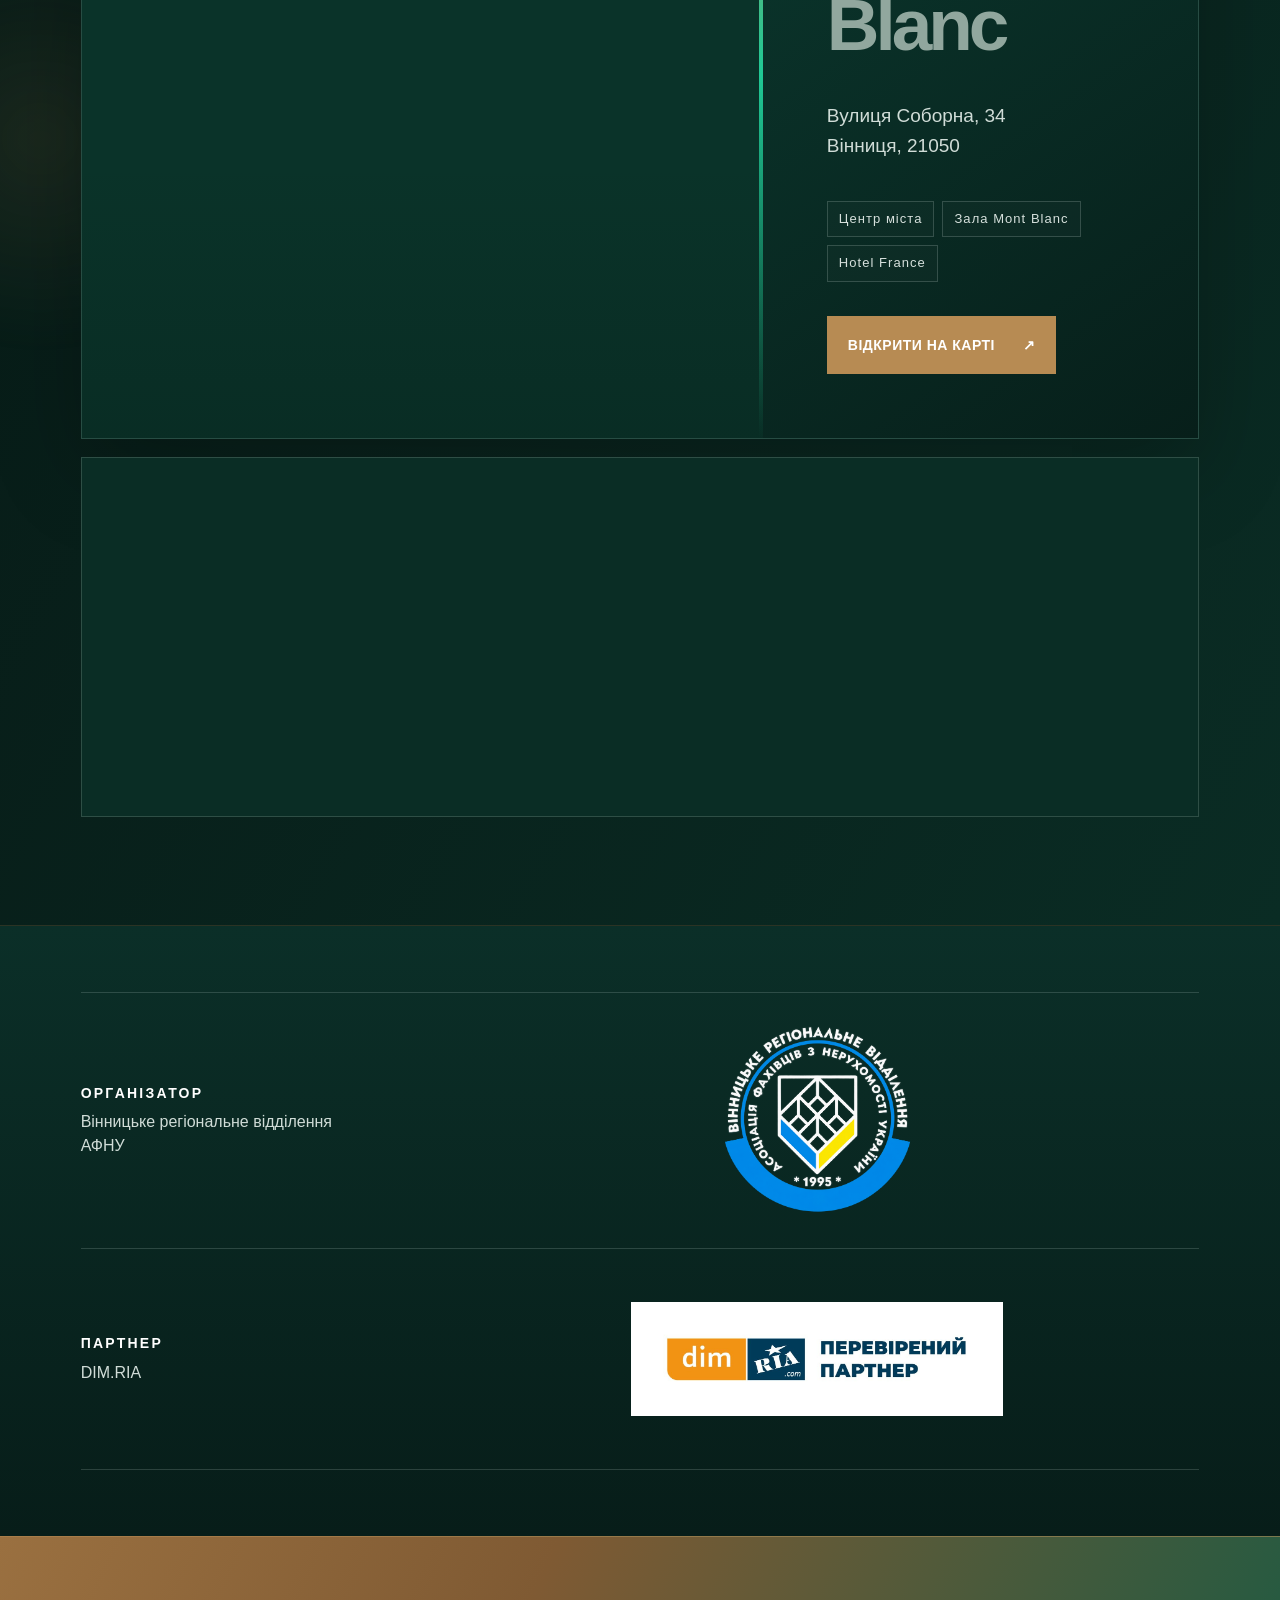
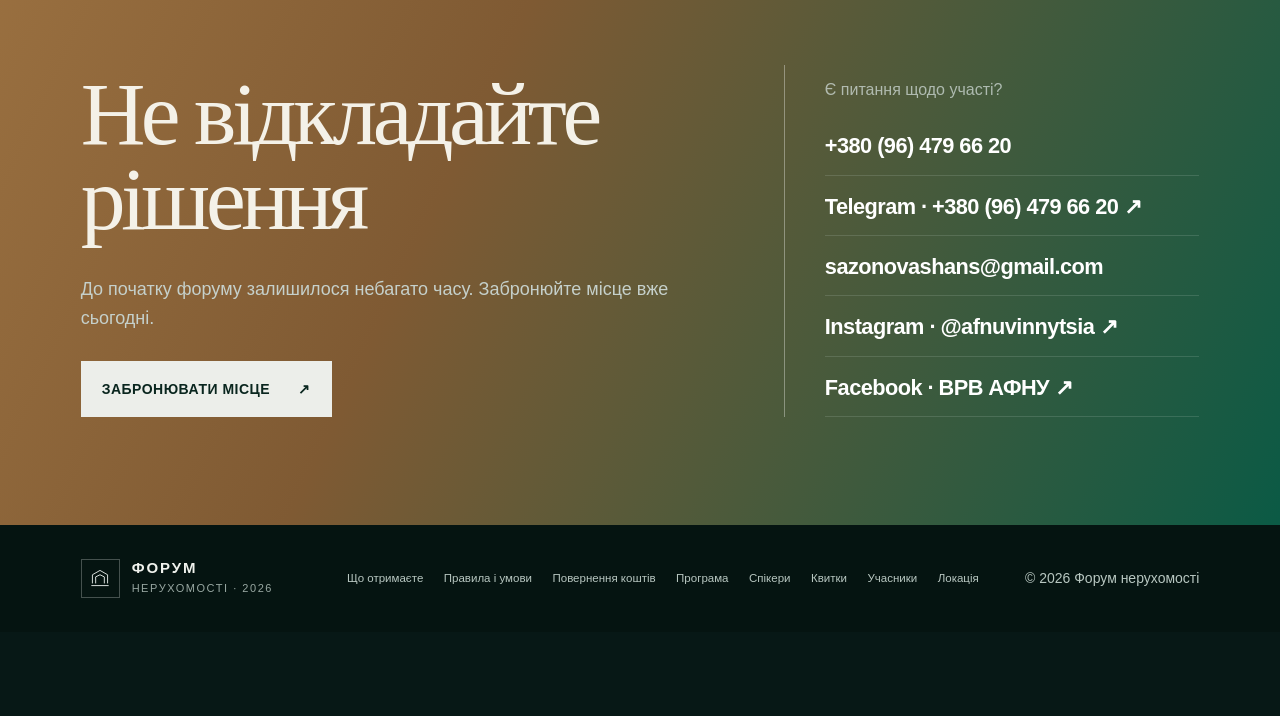
==== commit aecab30b: "Load readable first-screen typography" ====
--- a/index.html
+++ b/index.html
@@ -140,6 +140,7 @@
   <link rel="stylesheet" href="mobile-hero-rescue.css?v=20260904-rescue2">
   <link rel="stylesheet" href="mobile-hero-emphasis.css?v=20260904-emphasis4">
   <link rel="stylesheet" href="mobile-final.css?v=20260904-mobile-final2">
+  <link rel="stylesheet" href="hero-readable.css?v=20260904-readable1">
 </head>
 <body>
   <div class="noise" aria-hidden="true"></div>
--- a/hero-readable.css
+++ b/hero-readable.css
@@ -0,0 +1,133 @@
+/* Final first-screen typography pass: readable on desktop and phones. Loaded LAST. */
+
+/* Desktop / tablet */
+@media (min-width:761px){
+  html body main#top .ref-hero-title{
+    line-height:.92!important;
+  }
+  html body main#top .ref-hero-title span{
+    line-height:.9!important;
+  }
+  html body main#top .ref-hero-title em{
+    margin-top:.22em!important;
+    line-height:.94!important;
+  }
+
+  html body main#top .ref-hero-desc{
+    width:min(34vw,540px)!important;
+    color:#e5ece8!important;
+    font:500 clamp(15px,1.16vw,19px)/1.65 Arial,sans-serif!important;
+    letter-spacing:.003em!important;
+  }
+
+  html body main#top .ref-hero-venue{
+    width:min(35vw,555px)!important;
+    gap:12px!important;
+    color:#e7eeea!important;
+    font:500 clamp(13px,.98vw,16px)/1.6 Arial,sans-serif!important;
+  }
+  html body main#top .ref-hero-venue b{
+    margin-bottom:4px!important;
+    font-size:1.02em!important;
+    line-height:1.35!important;
+  }
+
+  html body main#top .ref-hero-date span{
+    font-size:clamp(10px,.9vw,14px)!important;
+    line-height:1.2!important;
+  }
+
+  html body main#top .ref-hero-btn{
+    font-size:clamp(11px,.9vw,14px)!important;
+    line-height:1.15!important;
+    letter-spacing:.025em!important;
+  }
+}
+
+/* Short laptop screens: keep the larger type without hiding the actions. */
+@media (min-width:761px) and (max-height:700px){
+  html body main#top .ref-hero-desc{
+    font-size:14px!important;
+    line-height:1.55!important;
+  }
+  html body main#top .ref-hero-venue{
+    font-size:12.5px!important;
+    line-height:1.5!important;
+  }
+}
+
+/* Phones */
+@media (max-width:760px){
+  html body main#top .ref-hero-left{
+    padding-top:24px!important;
+    padding-bottom:32px!important;
+  }
+
+  html body main#top .ref-hero-star{
+    margin-bottom:14px!important;
+  }
+
+  html body main#top .ref-hero-date{
+    margin-bottom:24px!important;
+  }
+  html body main#top .ref-hero-date span{
+    font-size:10.5px!important;
+    line-height:1.25!important;
+  }
+
+  html body main#top .ref-hero-title{
+    line-height:.95!important;
+  }
+  html body main#top .ref-hero-title span{
+    font-size:clamp(58px,17.4vw,74px)!important;
+    line-height:.9!important;
+  }
+  html body main#top .ref-hero-title em{
+    margin-top:.22em!important;
+    font-size:clamp(43px,12.7vw,57px)!important;
+    line-height:.95!important;
+  }
+
+  html body main#top .ref-hero-desc{
+    margin-top:26px!important;
+    color:#edf3f0!important;
+    font-size:17px!important;
+    line-height:1.65!important;
+    letter-spacing:0!important;
+  }
+
+  html body main#top .ref-hero-venue{
+    margin-top:22px!important;
+    gap:11px!important;
+    color:#eef3f0!important;
+    font-size:14.5px!important;
+    line-height:1.6!important;
+  }
+  html body main#top .ref-hero-venue b{
+    margin-bottom:4px!important;
+    font-size:15px!important;
+    line-height:1.35!important;
+  }
+
+  html body main#top .ref-hero-actions{
+    margin-top:28px!important;
+    gap:12px!important;
+  }
+  html body main#top .ref-hero-btn,
+  html body main#top .ref-hero-btn.primary,
+  html body main#top .ref-hero-btn.secondary{
+    min-height:60px!important;
+    height:60px!important;
+  }
+  html body main#top .ref-hero-btn::before{
+    font-size:12.5px!important;
+    line-height:1.15!important;
+  }
+}
+
+@media (max-width:390px){
+  html body main#top .ref-hero-title span{font-size:clamp(54px,16.8vw,66px)!important}
+  html body main#top .ref-hero-title em{font-size:clamp(40px,12.1vw,49px)!important}
+  html body main#top .ref-hero-desc{font-size:16.5px!important;line-height:1.62!important}
+  html body main#top .ref-hero-venue{font-size:14px!important;line-height:1.58!important}
+}
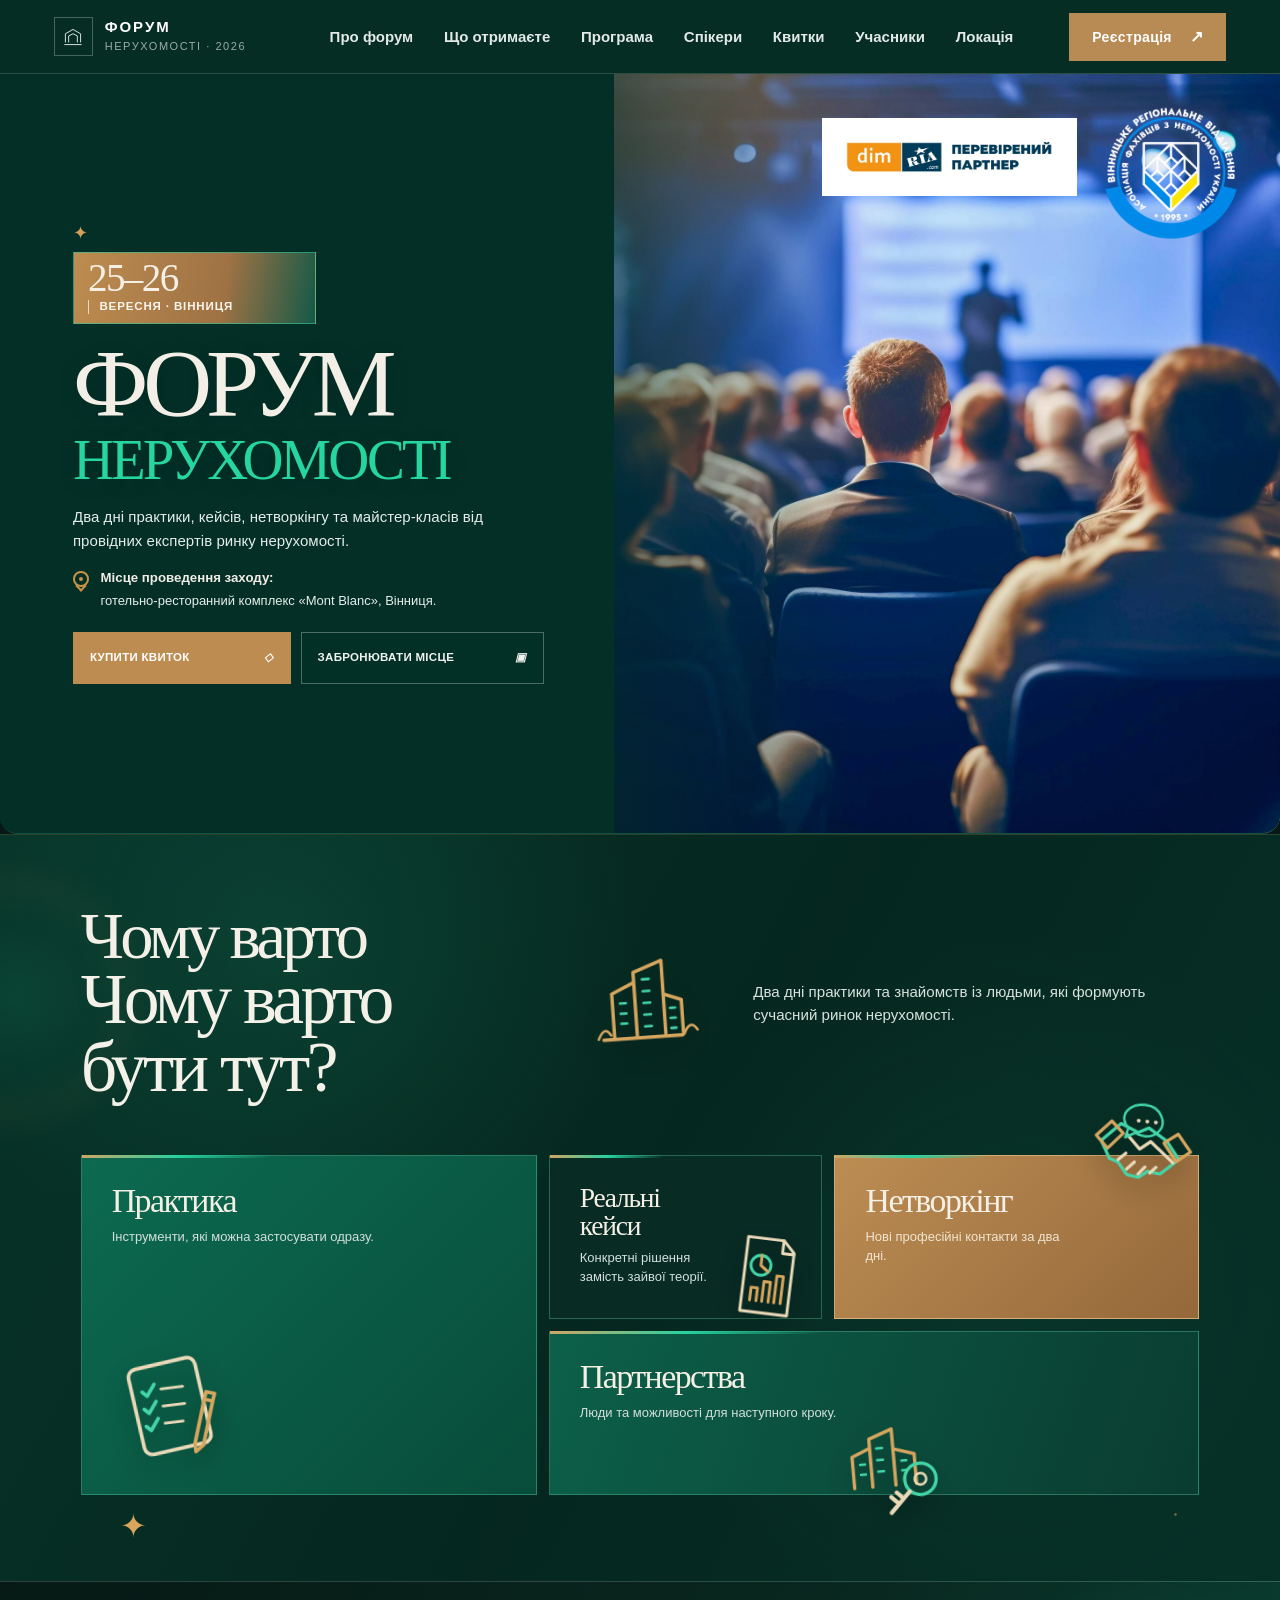
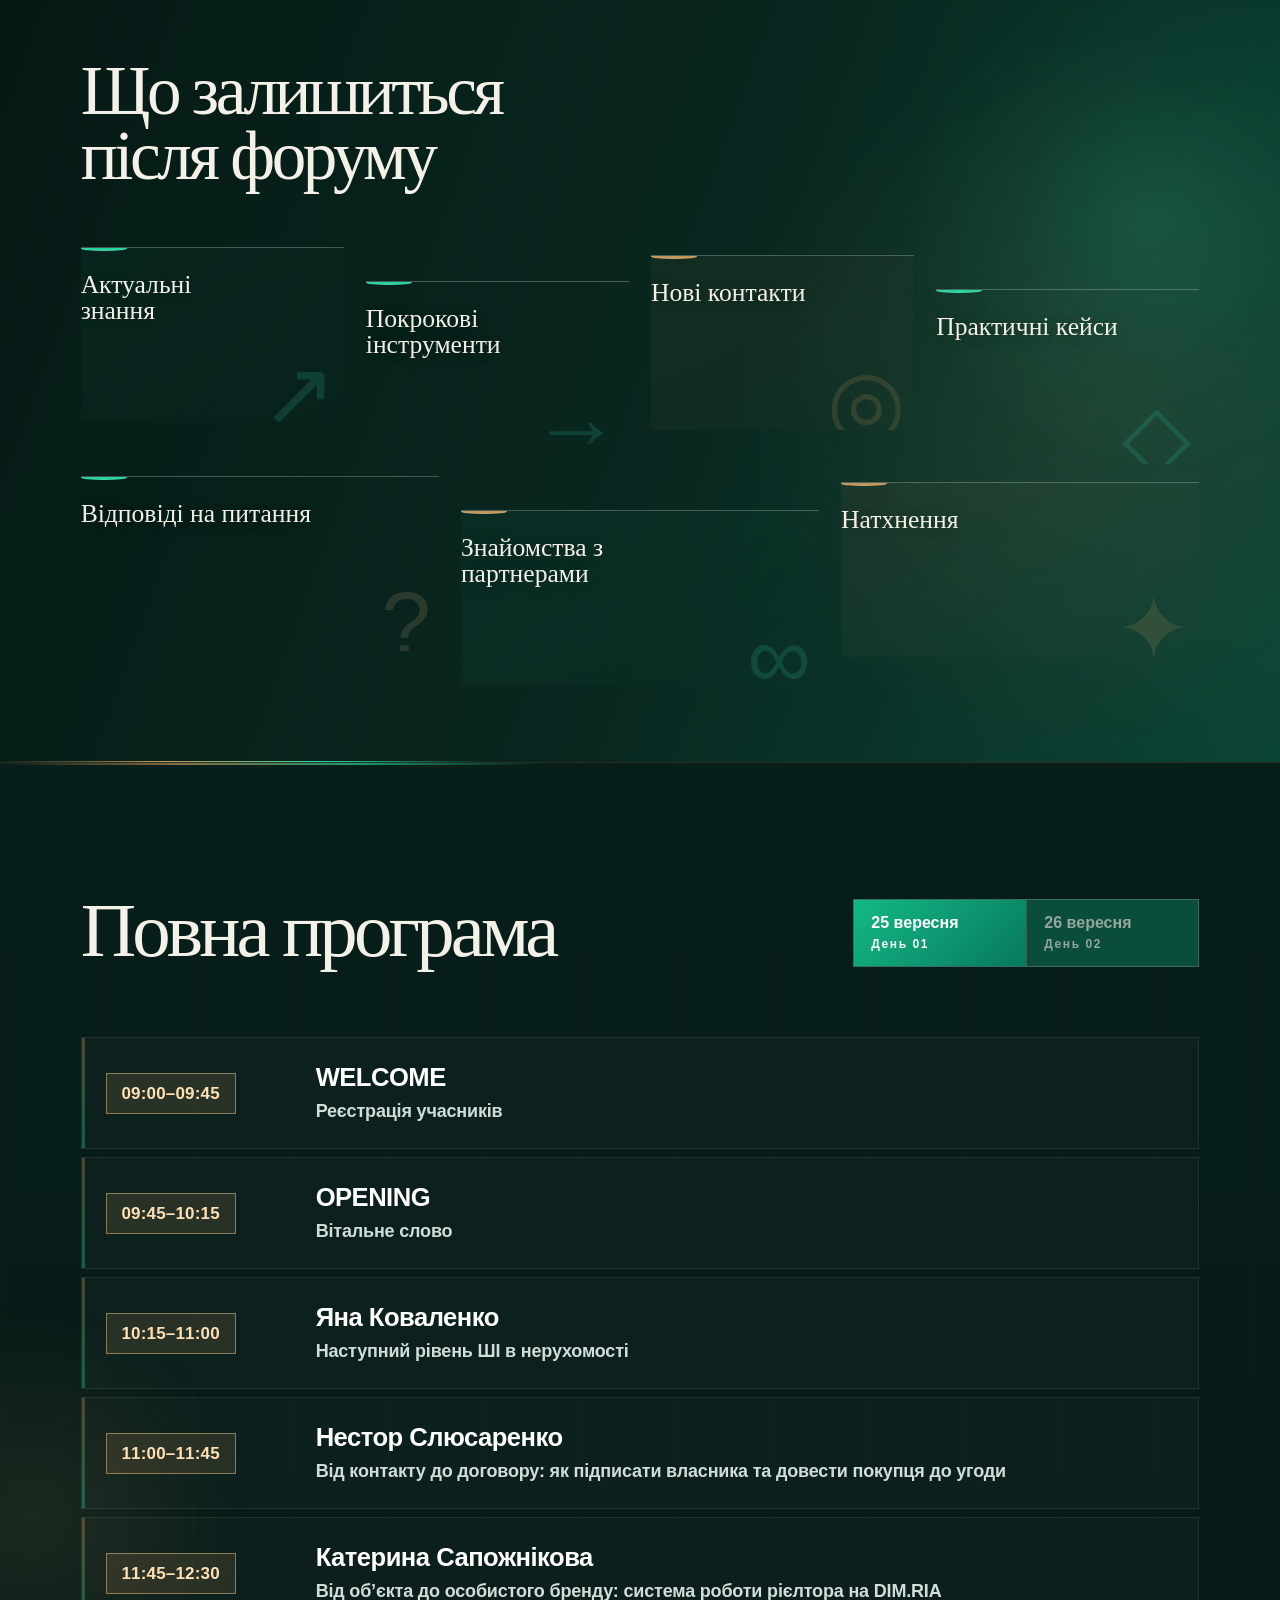
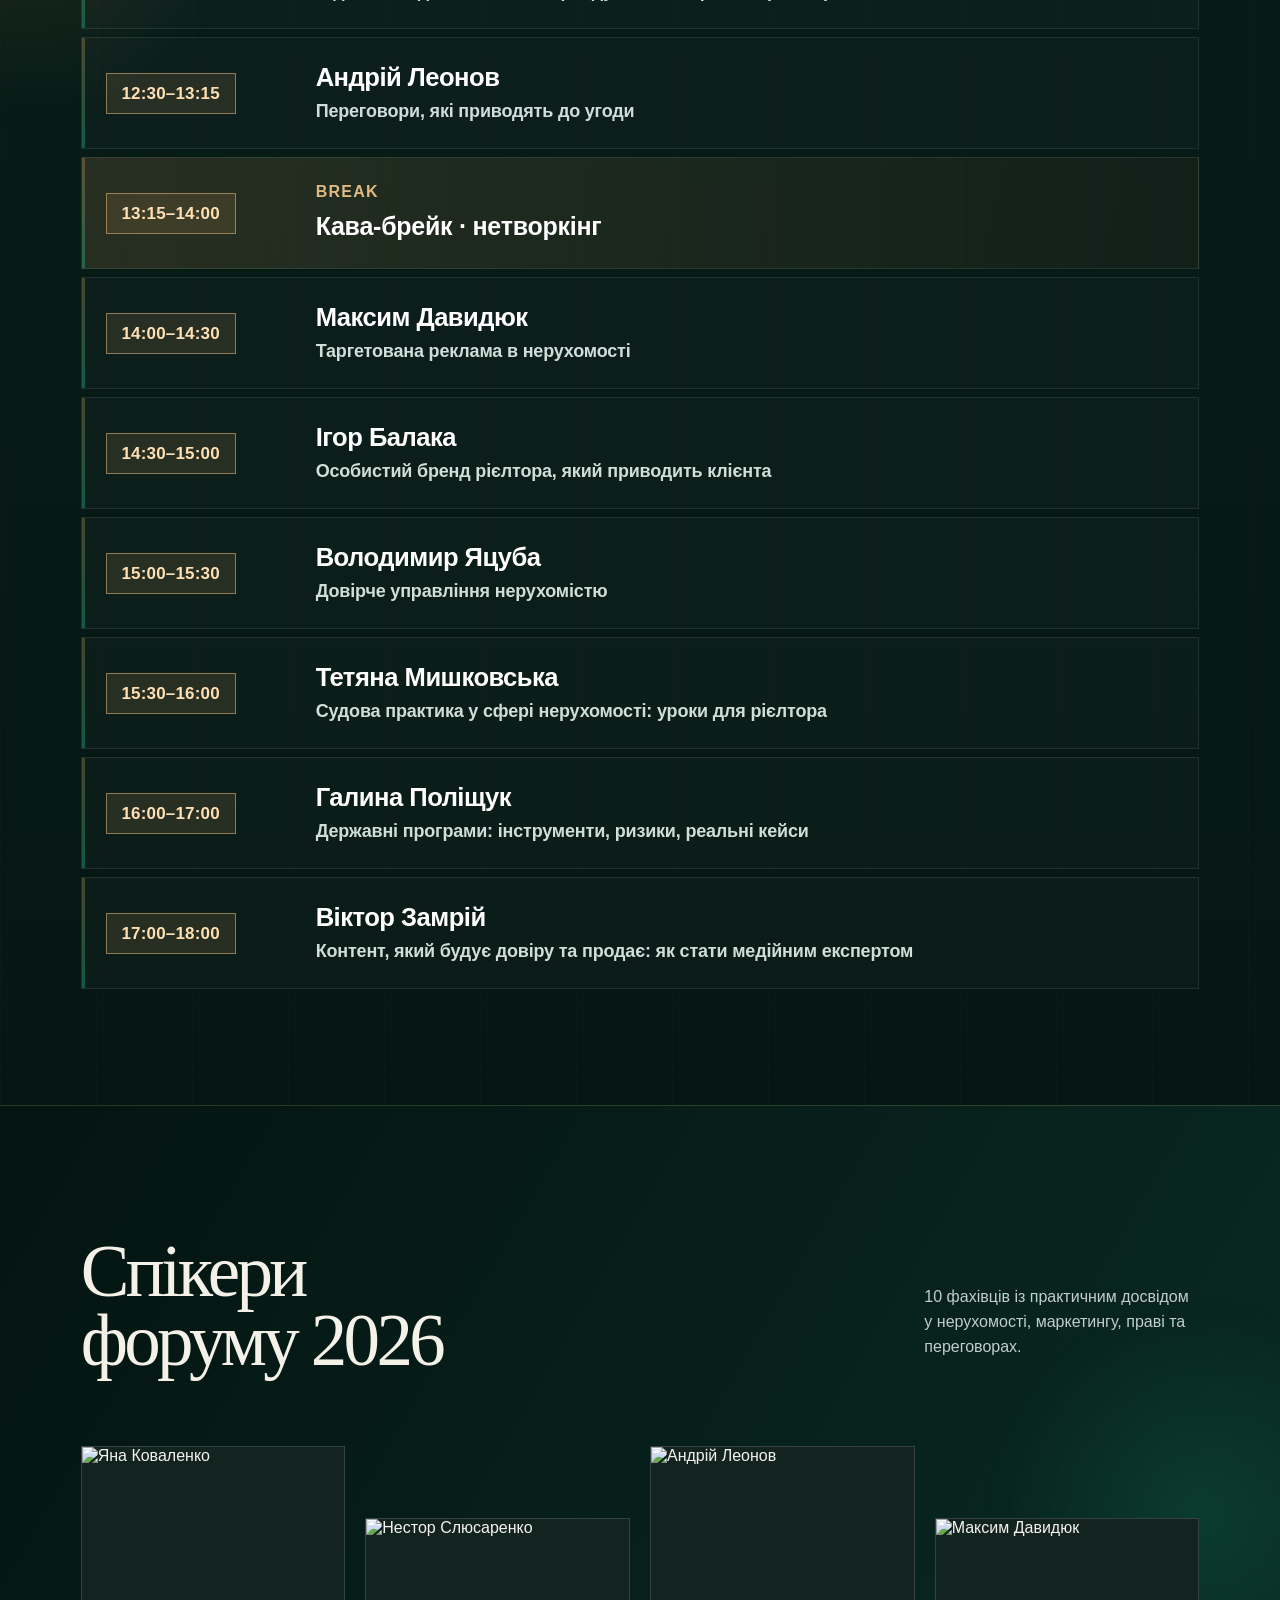
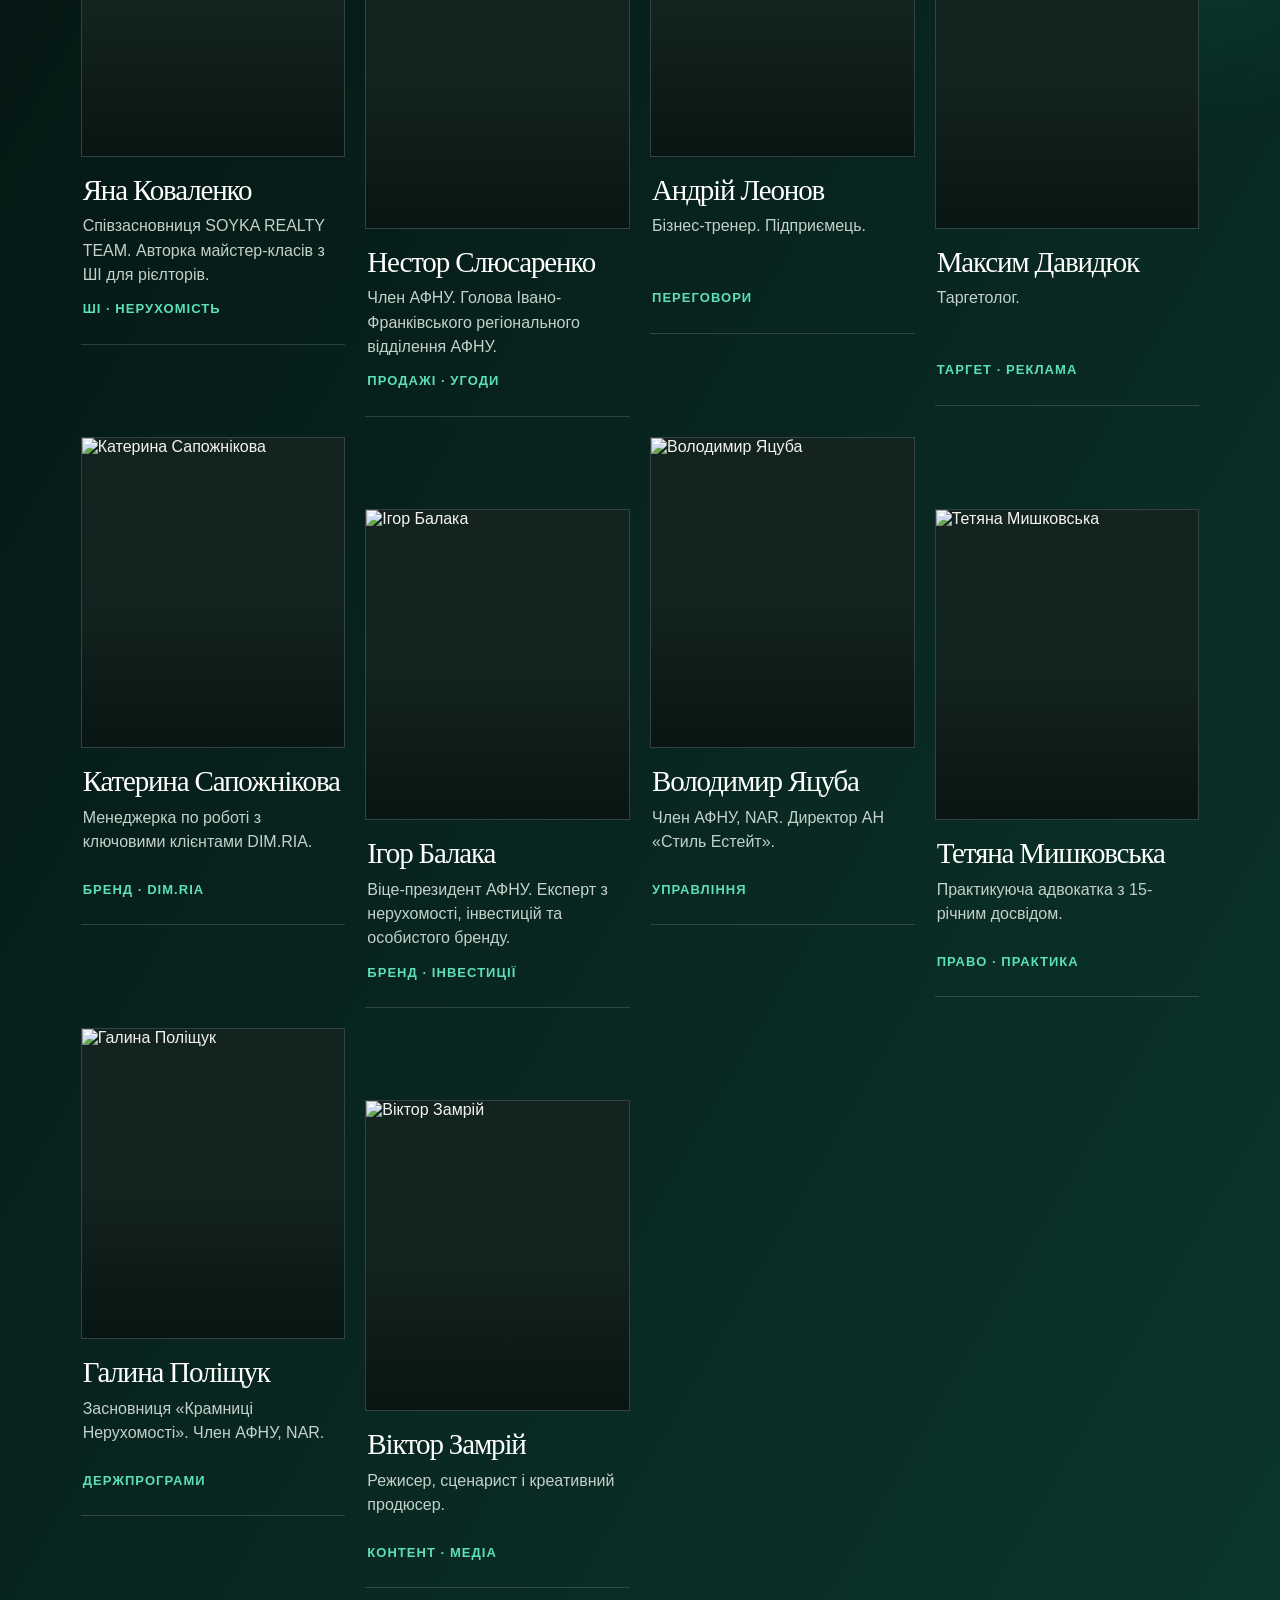
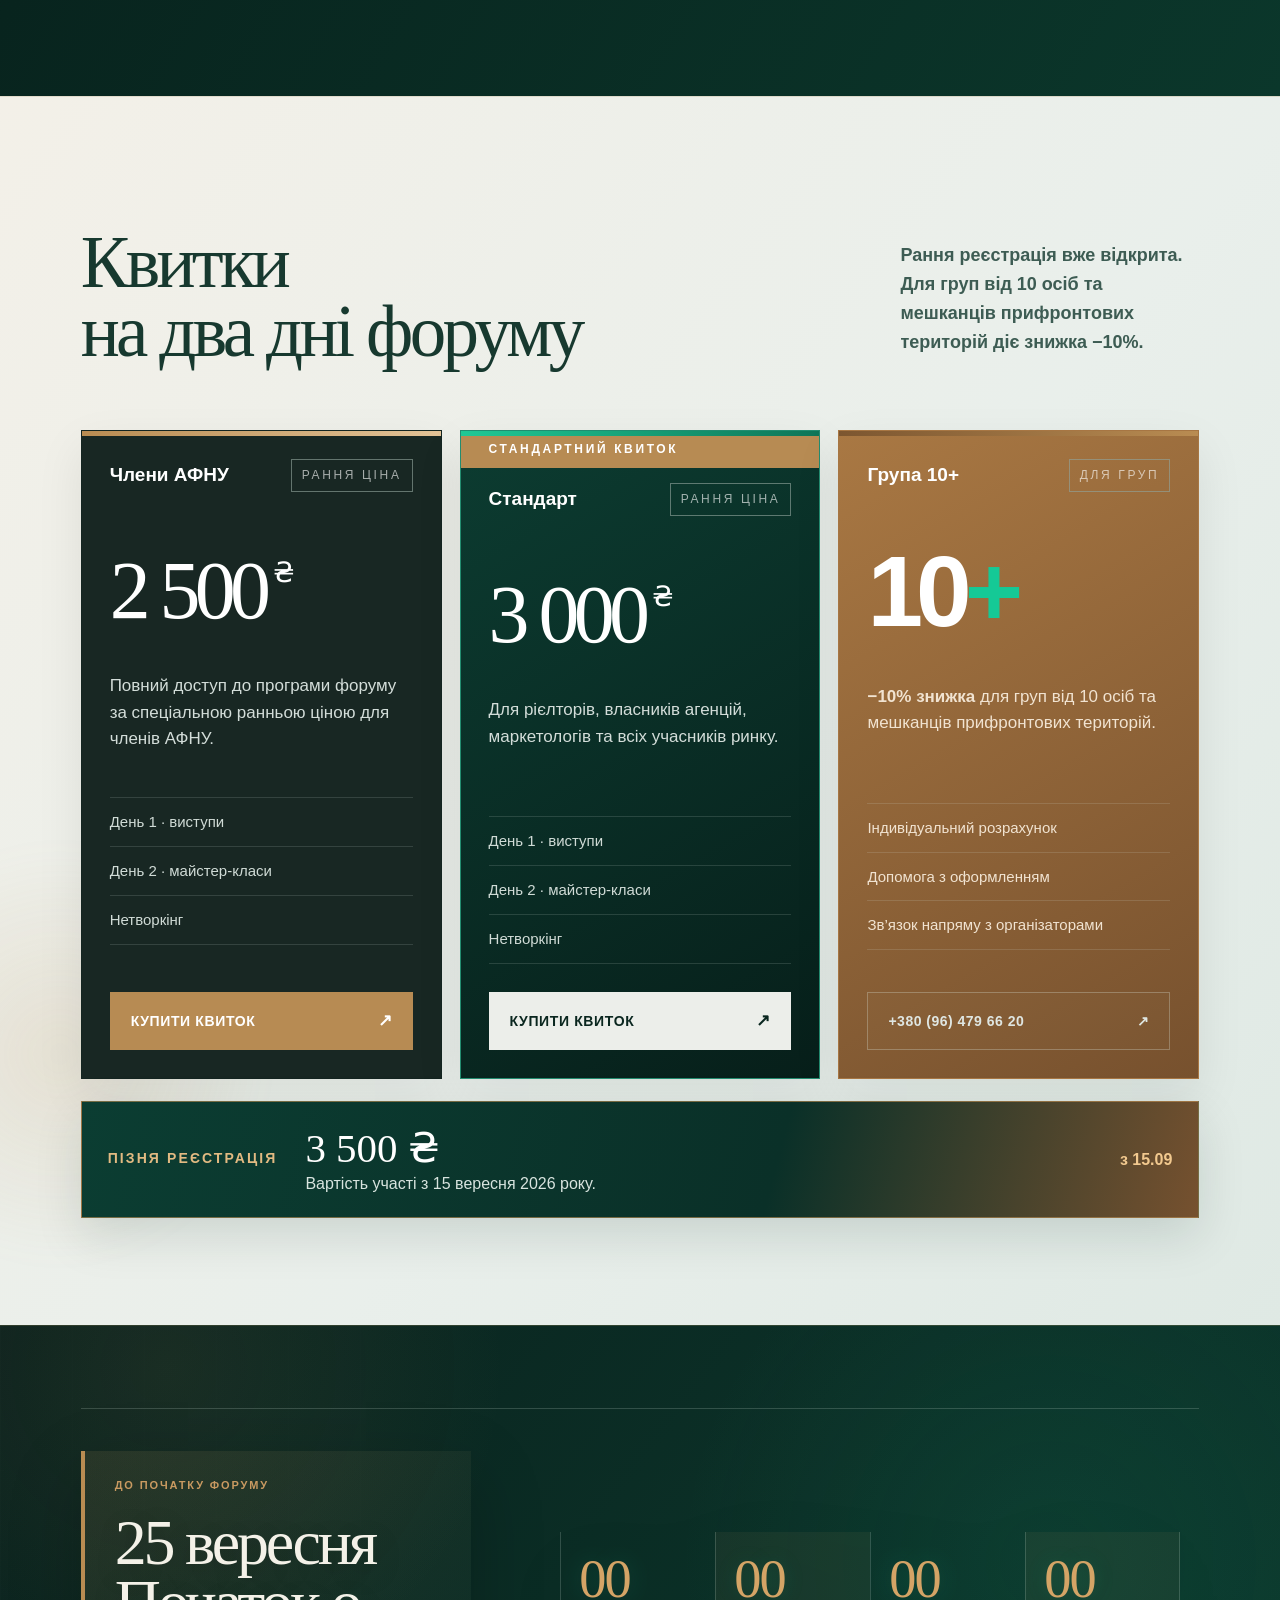
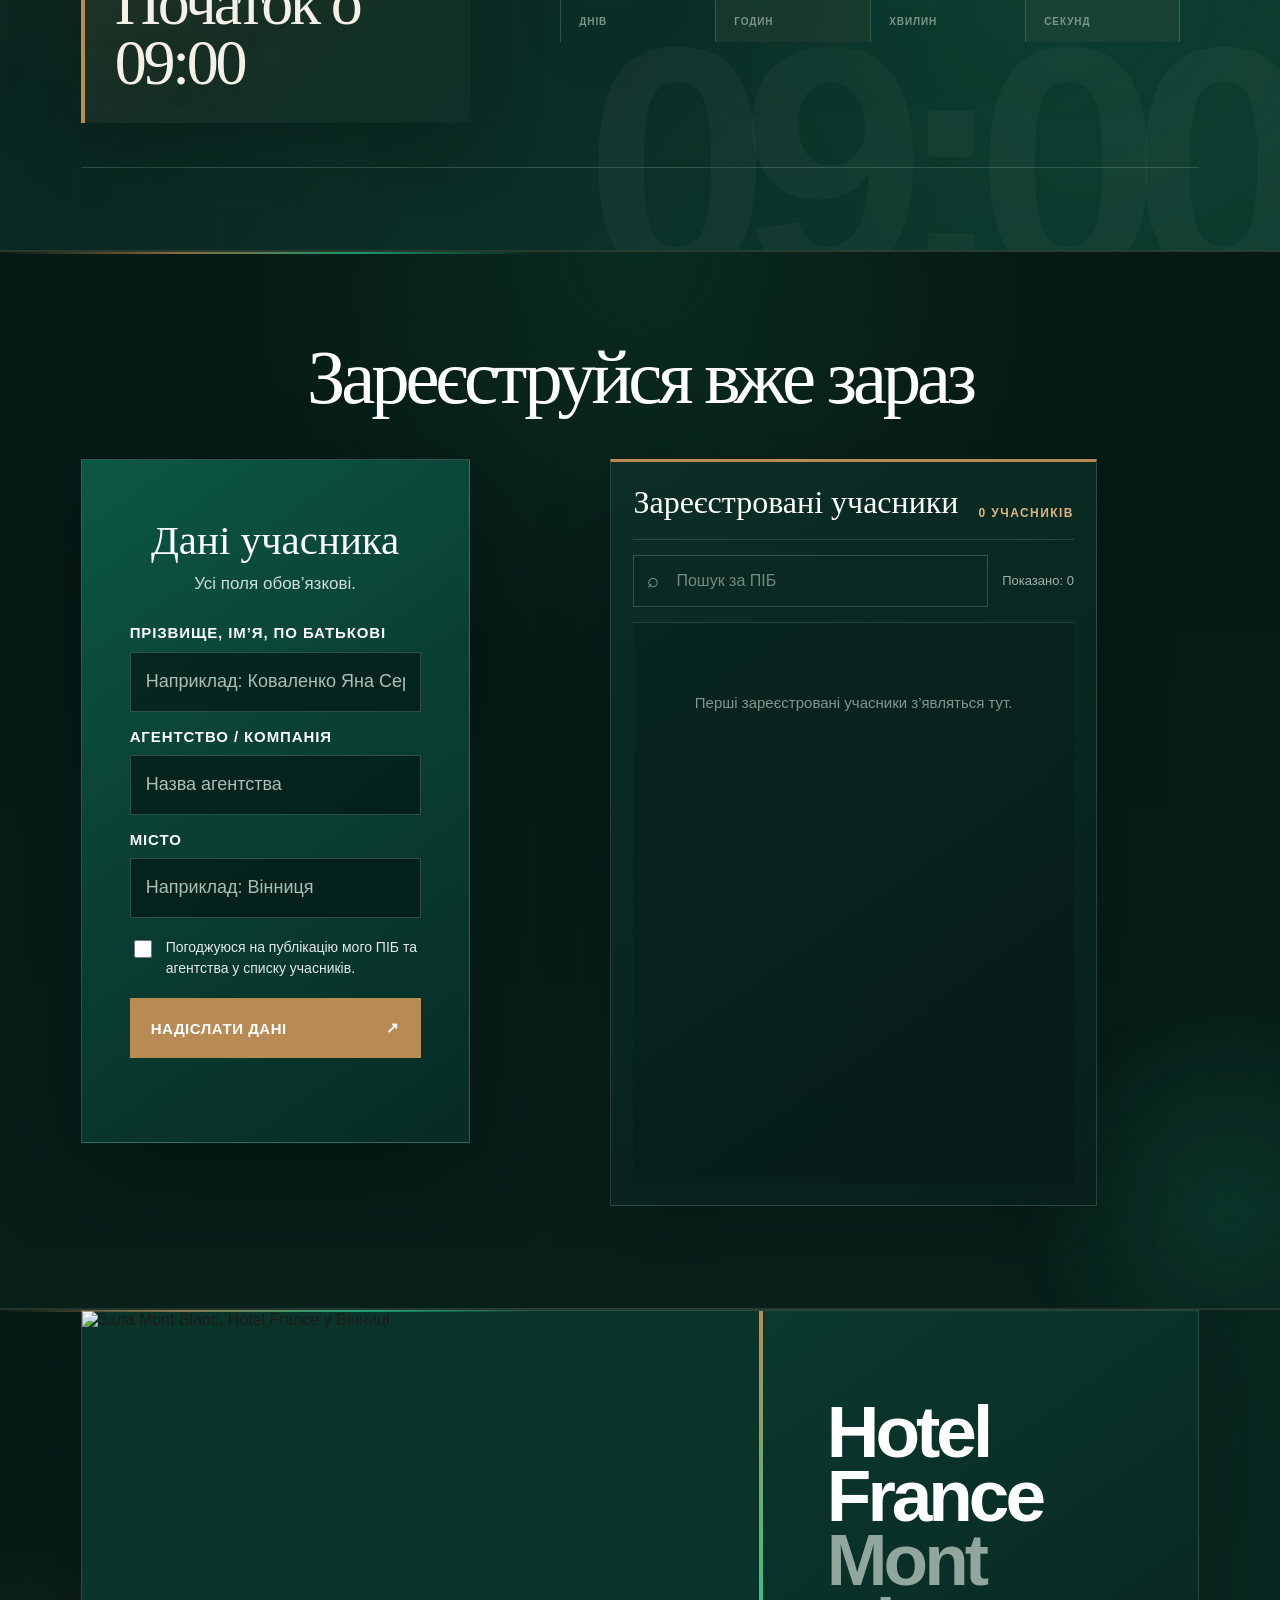
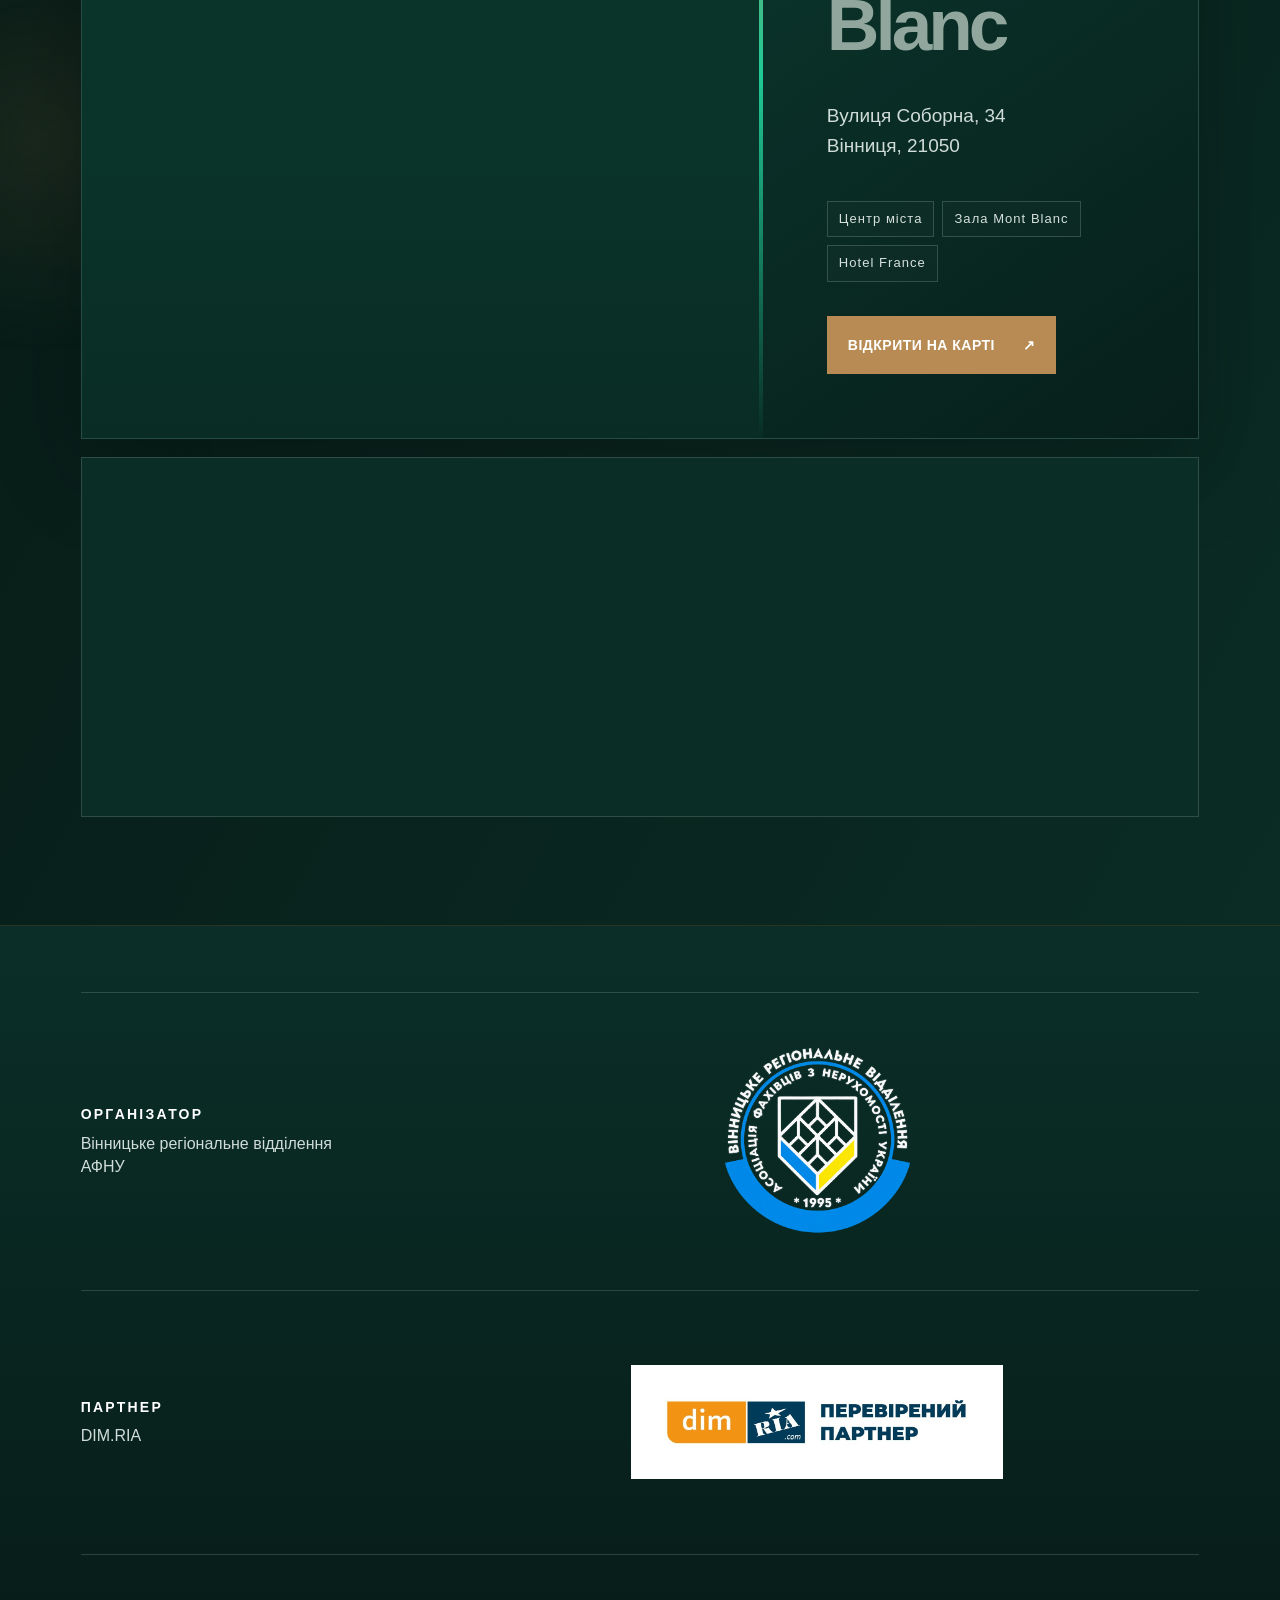
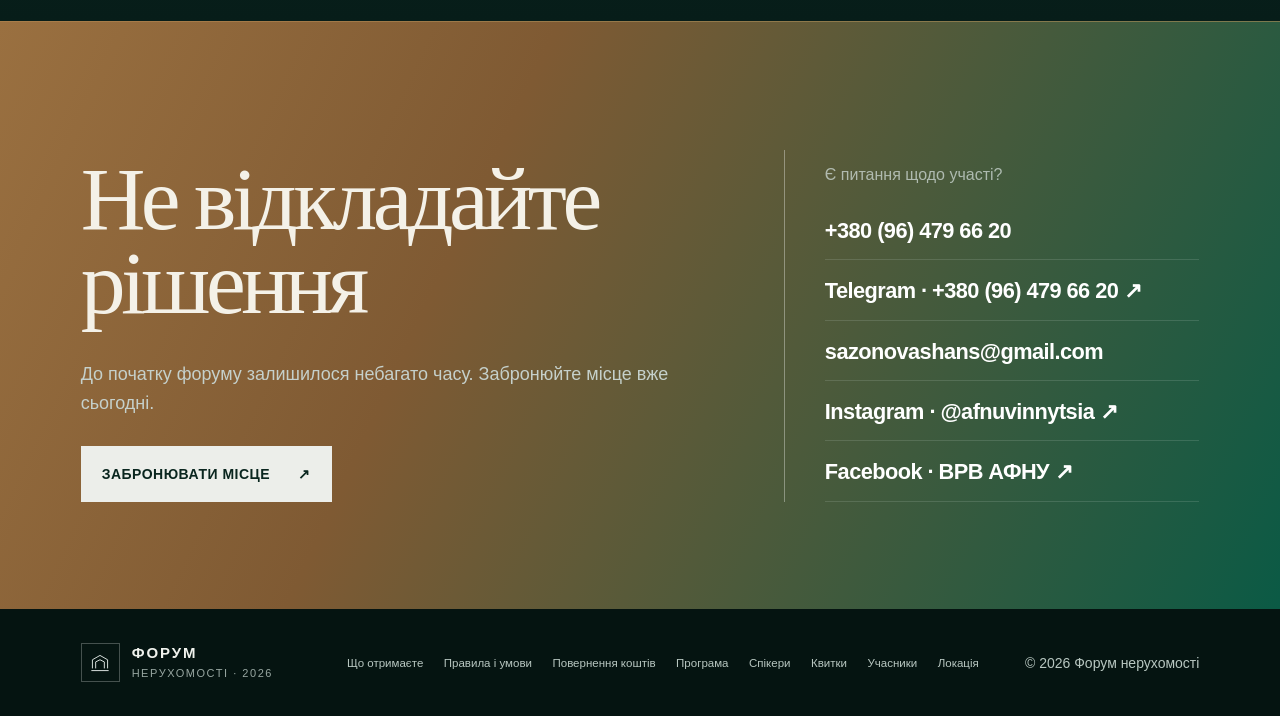
==== commit 67bb5d2e: "Load seamless hero transition" ====
--- a/index.html
+++ b/index.html
@@ -141,6 +141,7 @@
   <link rel="stylesheet" href="mobile-hero-emphasis.css?v=20260904-emphasis4">
   <link rel="stylesheet" href="mobile-final.css?v=20260904-mobile-final2">
   <link rel="stylesheet" href="hero-readable.css?v=20260904-readable1">
+  <link rel="stylesheet" href="hero-seamless.css?v=20260904-seamless1">
 </head>
 <body>
   <div class="noise" aria-hidden="true"></div>
--- a/hero-seamless.css
+++ b/hero-seamless.css
@@ -0,0 +1,46 @@
+/* Seamless hero photo transition — loaded LAST.
+   The source photo and PNG logos are untouched; only a very wide two-stop alpha fade is used. */
+
+@media (min-width:761px){
+  /* Remove the old layered gradients that could read as visible bands. */
+  html body main#top .ref-hero-left{
+    background:#032f27!important;
+  }
+
+  /* Start the photo farther underneath the green side and let one continuous
+     alpha transition reveal it over a broad area. */
+  html body main#top .ref-hero-visual{
+    left:34%!important;
+    background-color:#032f27!important;
+    background-image:
+      linear-gradient(90deg,#032f27 0%,rgba(3,47,39,0) 50%),
+      url("assets/conference-main.jpg")!important;
+    background-size:100% 100%,cover!important;
+    background-position:left center,center center!important;
+    background-repeat:no-repeat,no-repeat!important;
+  }
+
+  /* The previous extra blend layer is intentionally disabled: one continuous
+     fade is smoother than several overlapping gradient systems. */
+  html body main#top .ref-hero-blend{
+    display:none!important;
+  }
+}
+
+@media (max-width:760px){
+  /* On phones the same approach runs vertically. Logos remain separate pseudo
+     elements above the image and therefore stay crisp and unchanged. */
+  html body main#top .ref-hero-visual{
+    background-color:#032f27!important;
+    background-image:
+      linear-gradient(180deg,#032f27 0%,rgba(3,47,39,0) 42%),
+      url("assets/conference-main.jpg")!important;
+    background-size:100% 100%,cover!important;
+    background-position:center top,center center!important;
+    background-repeat:no-repeat,no-repeat!important;
+  }
+
+  html body main#top .ref-hero-blend{
+    display:none!important;
+  }
+}
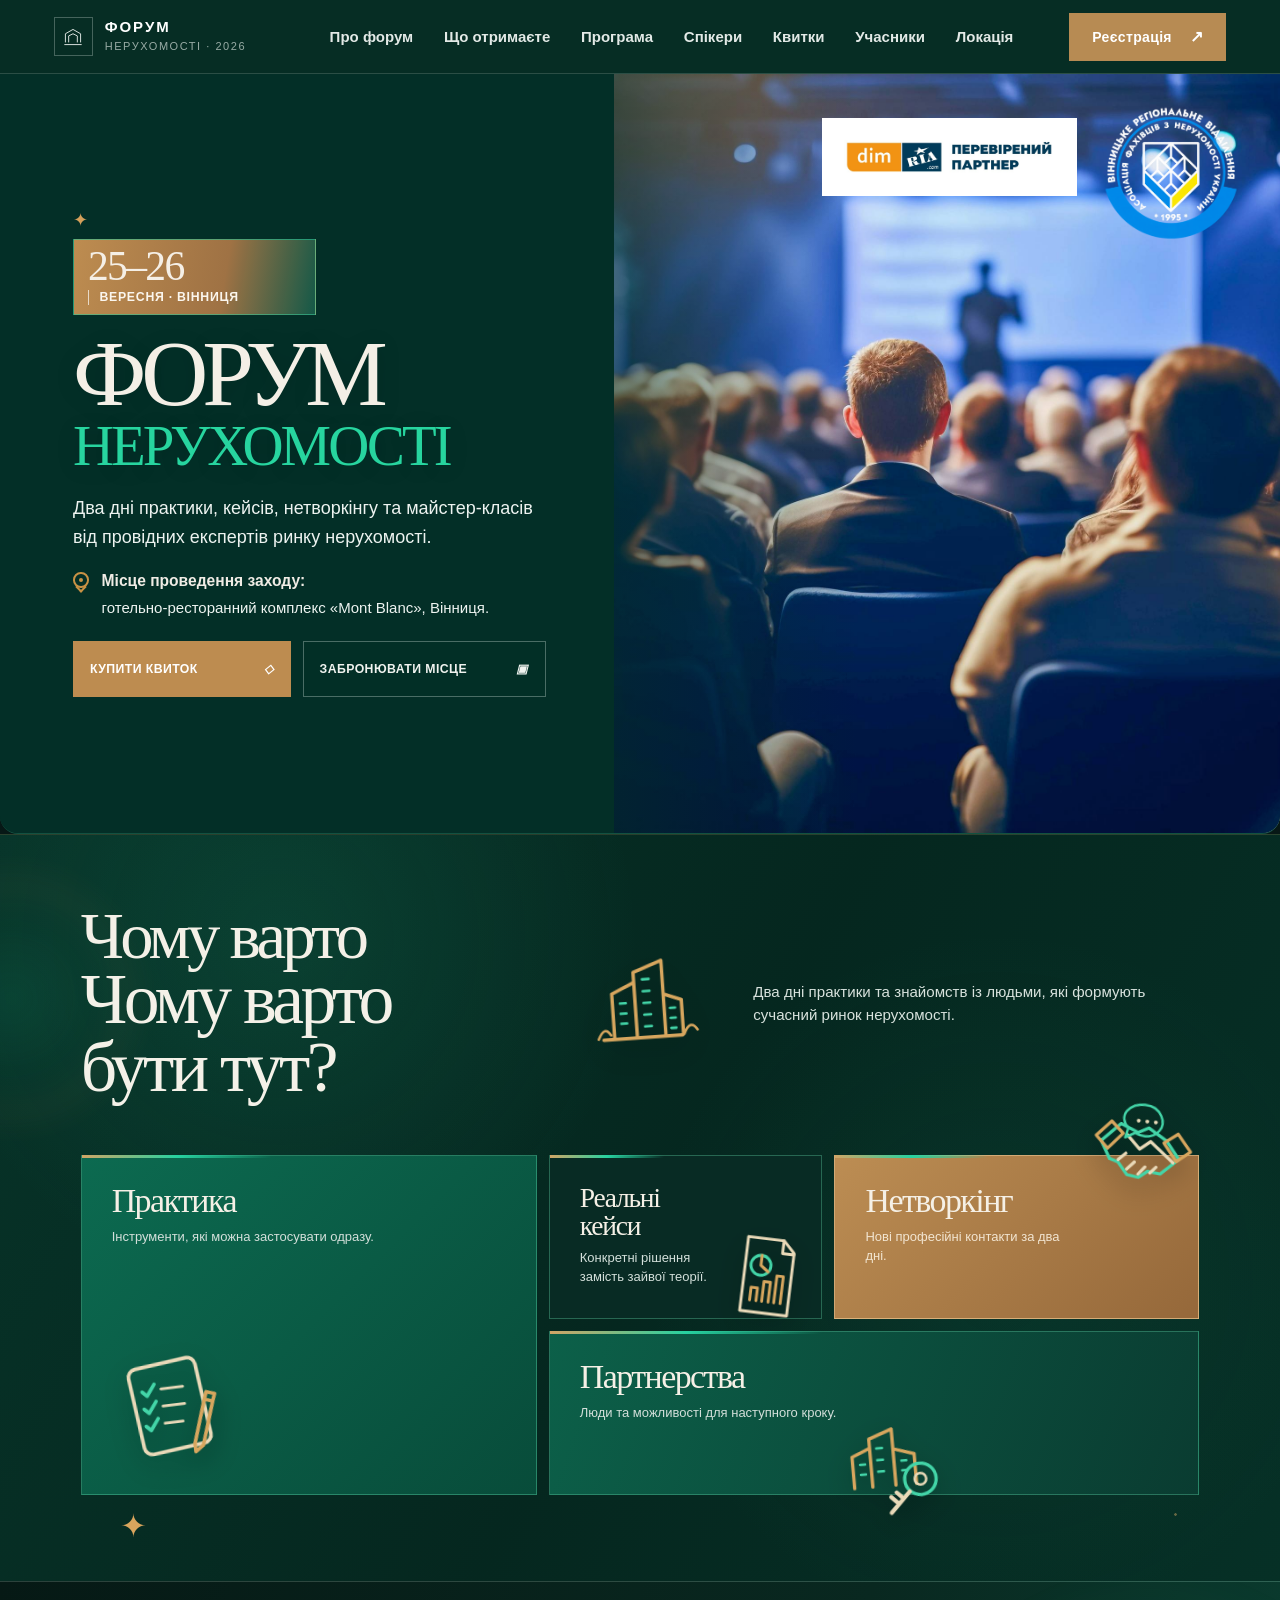
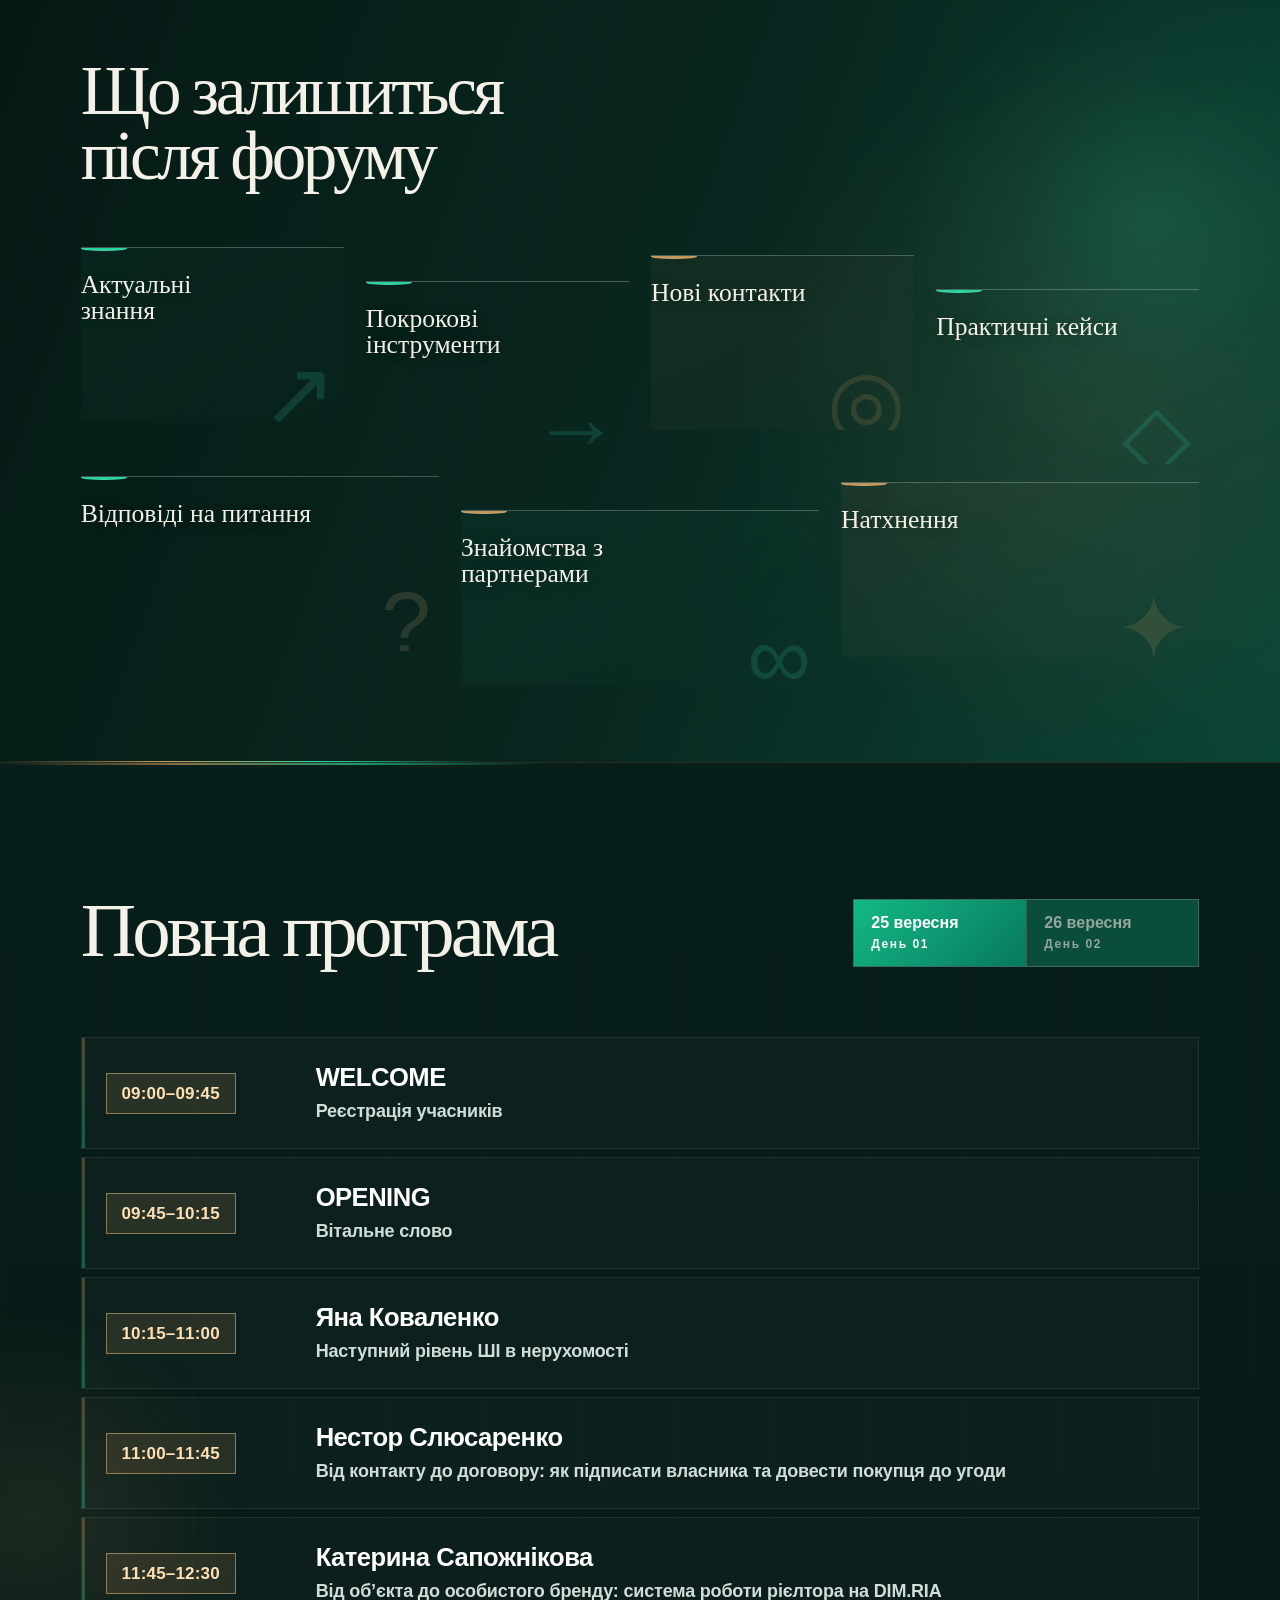
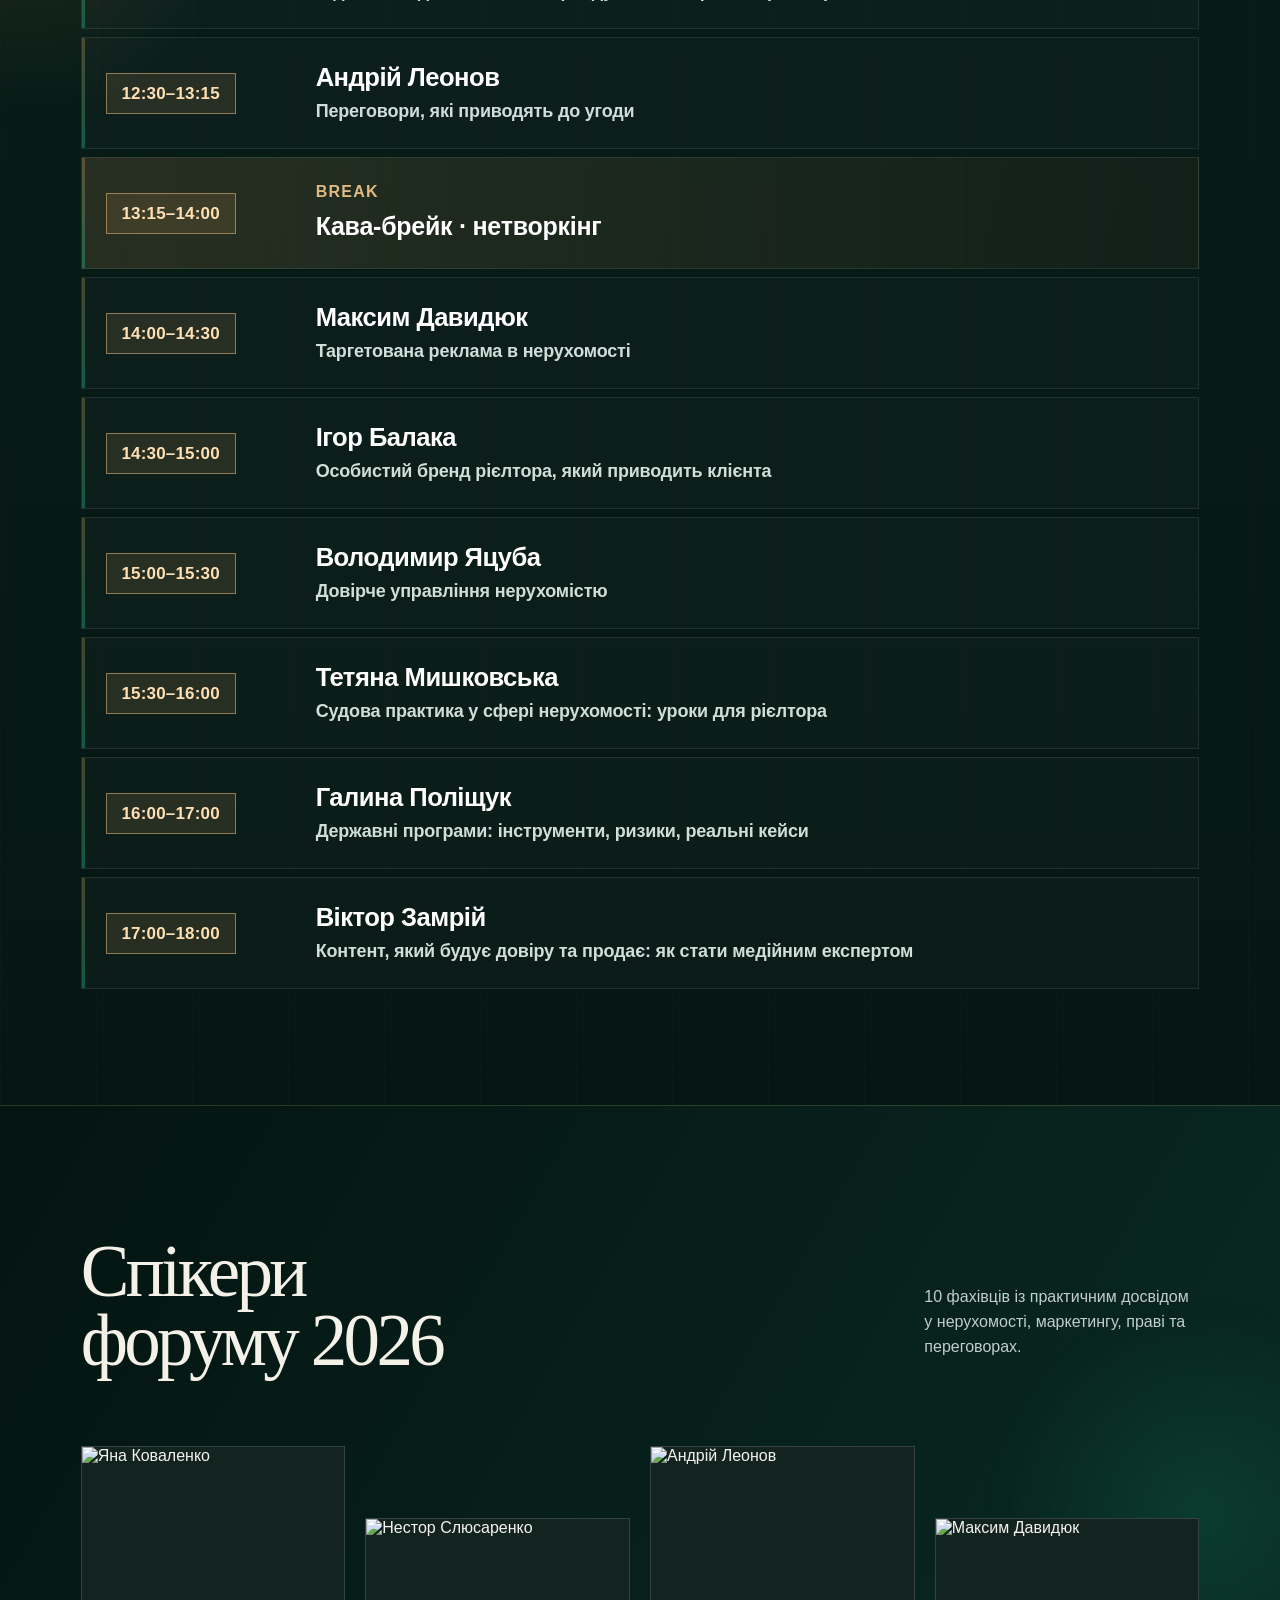
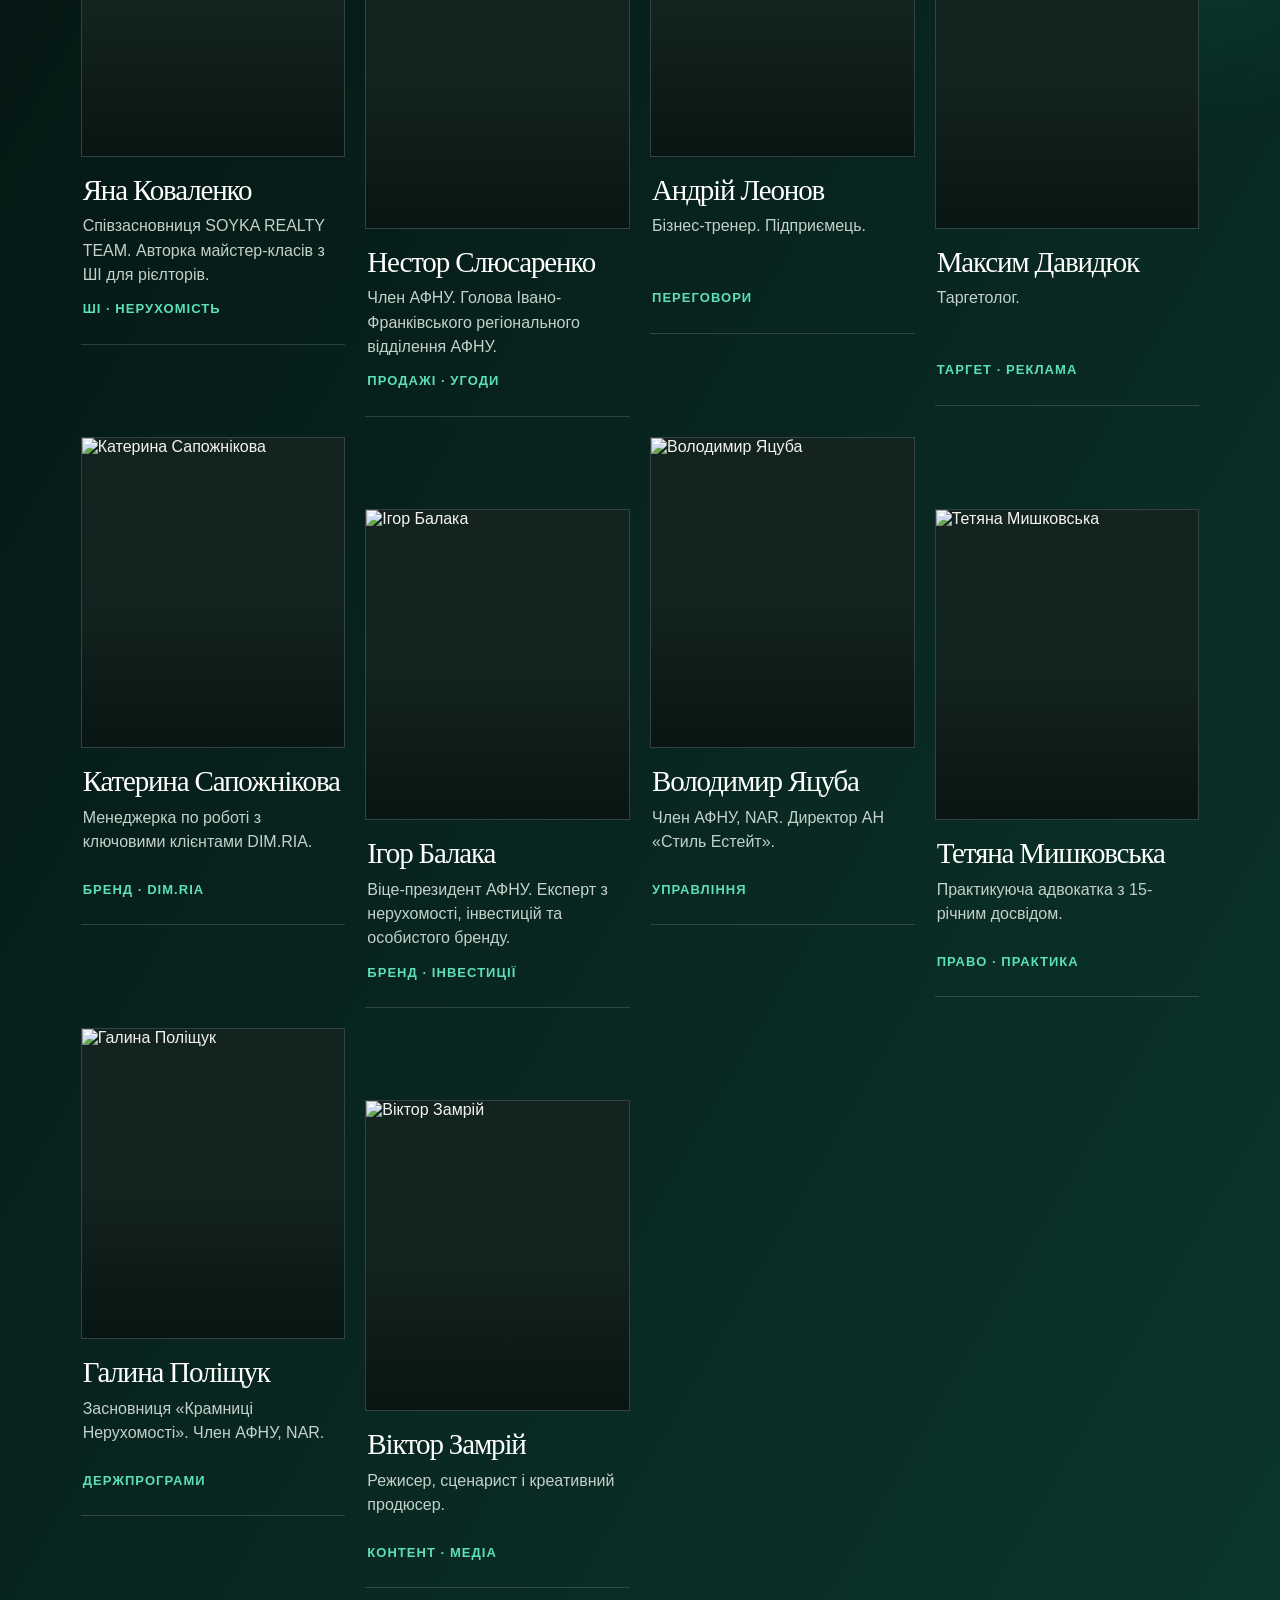
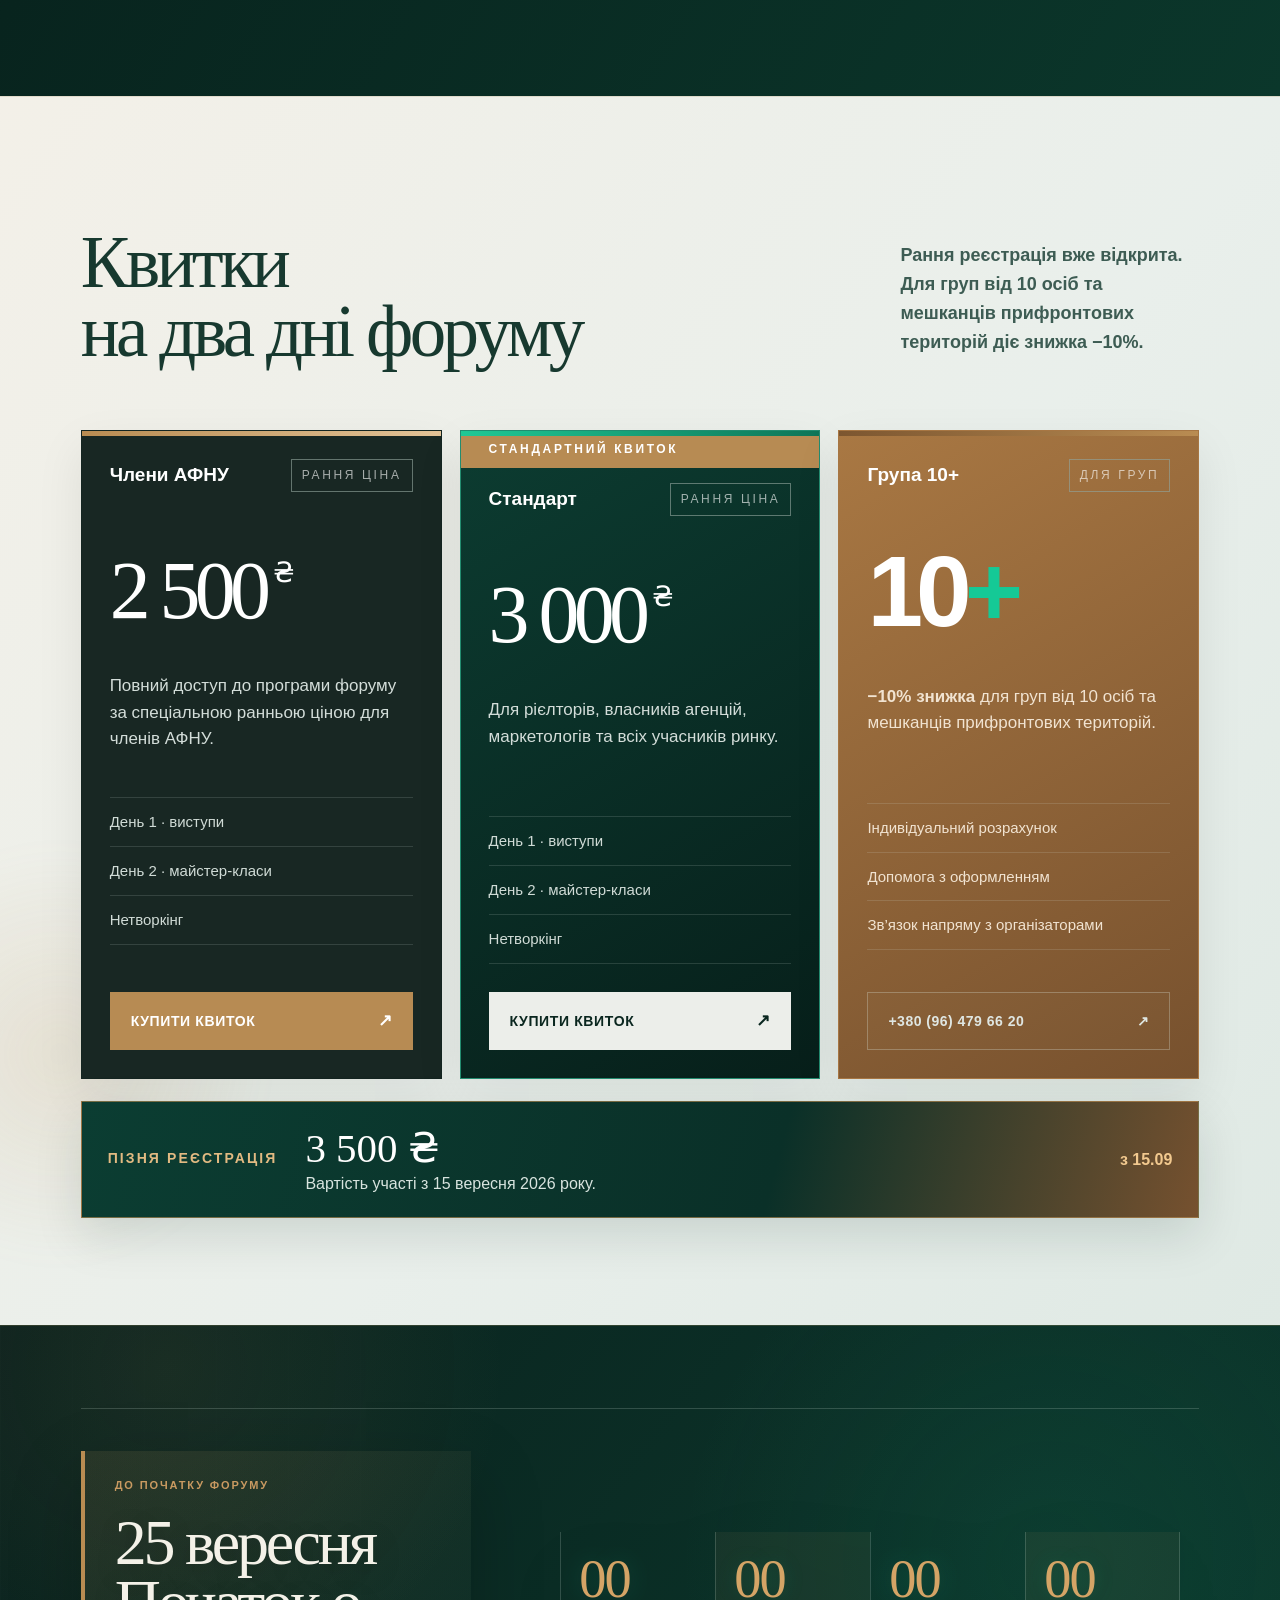
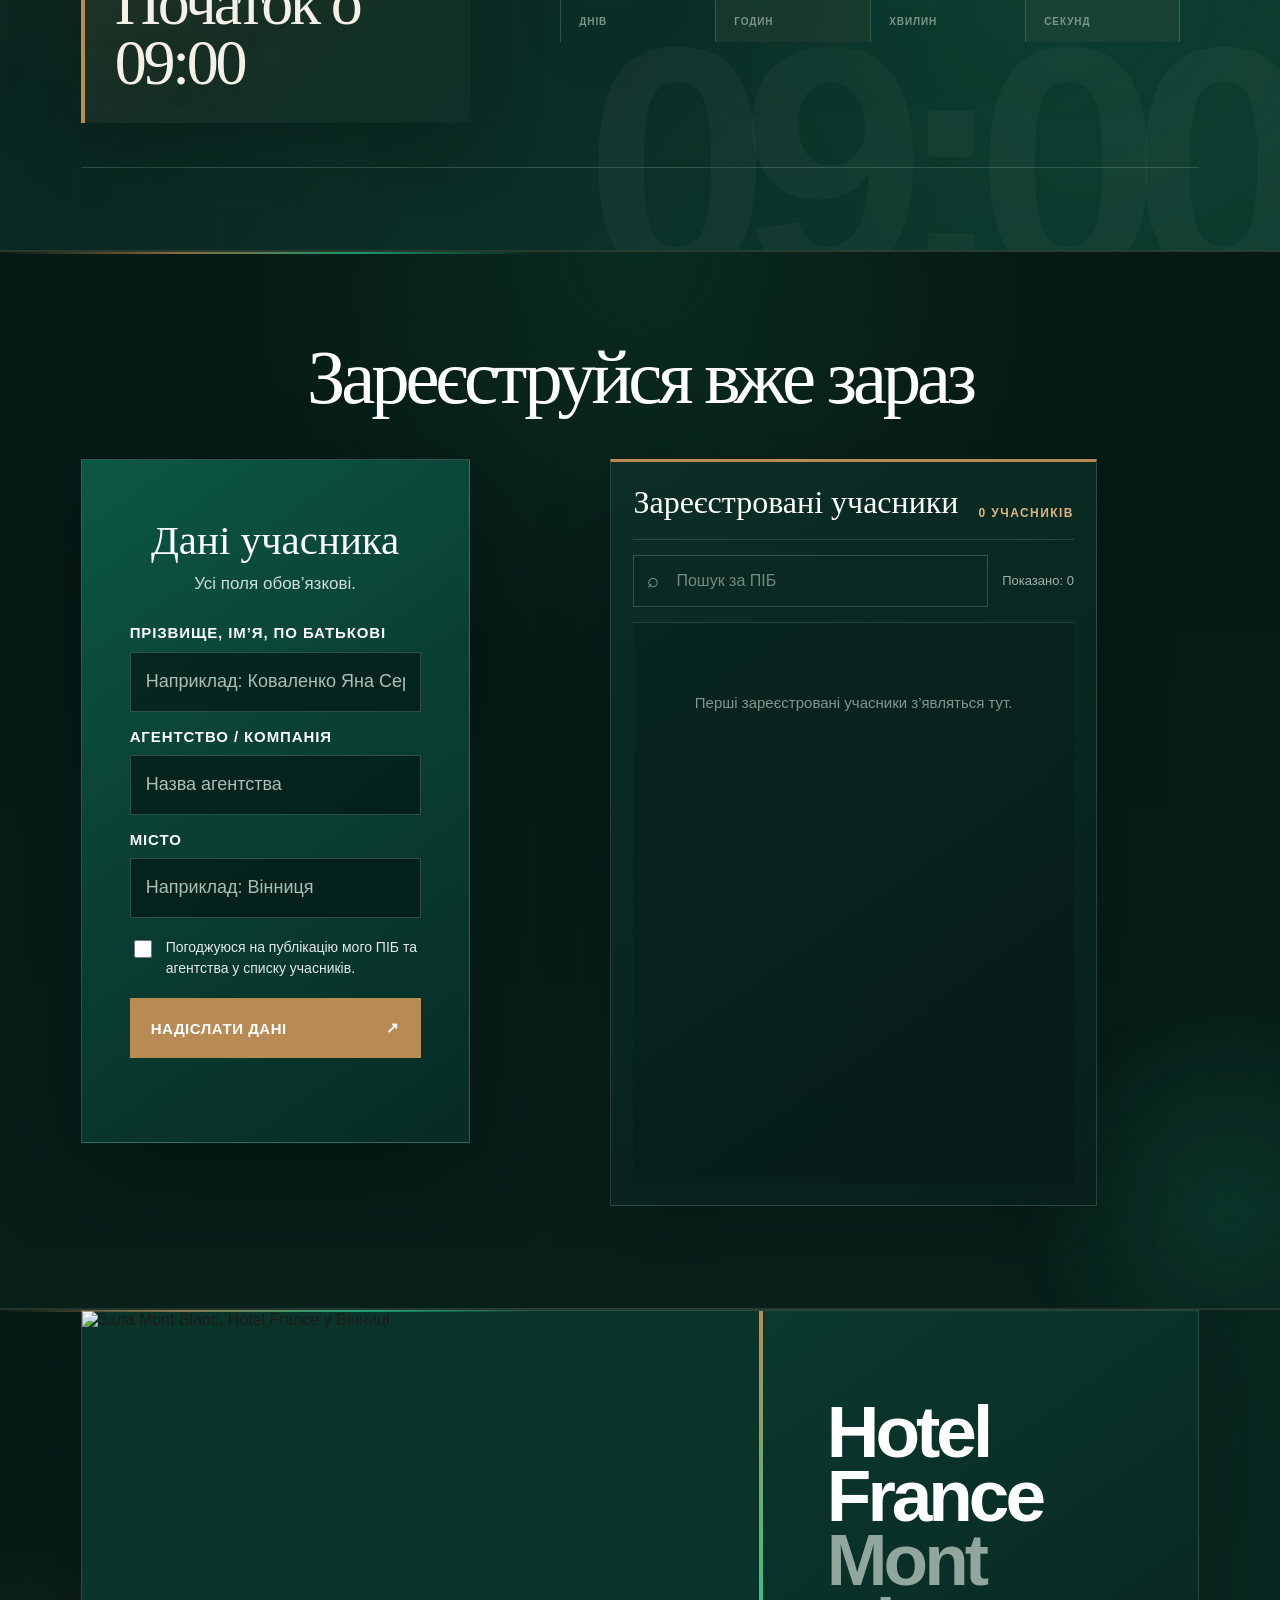
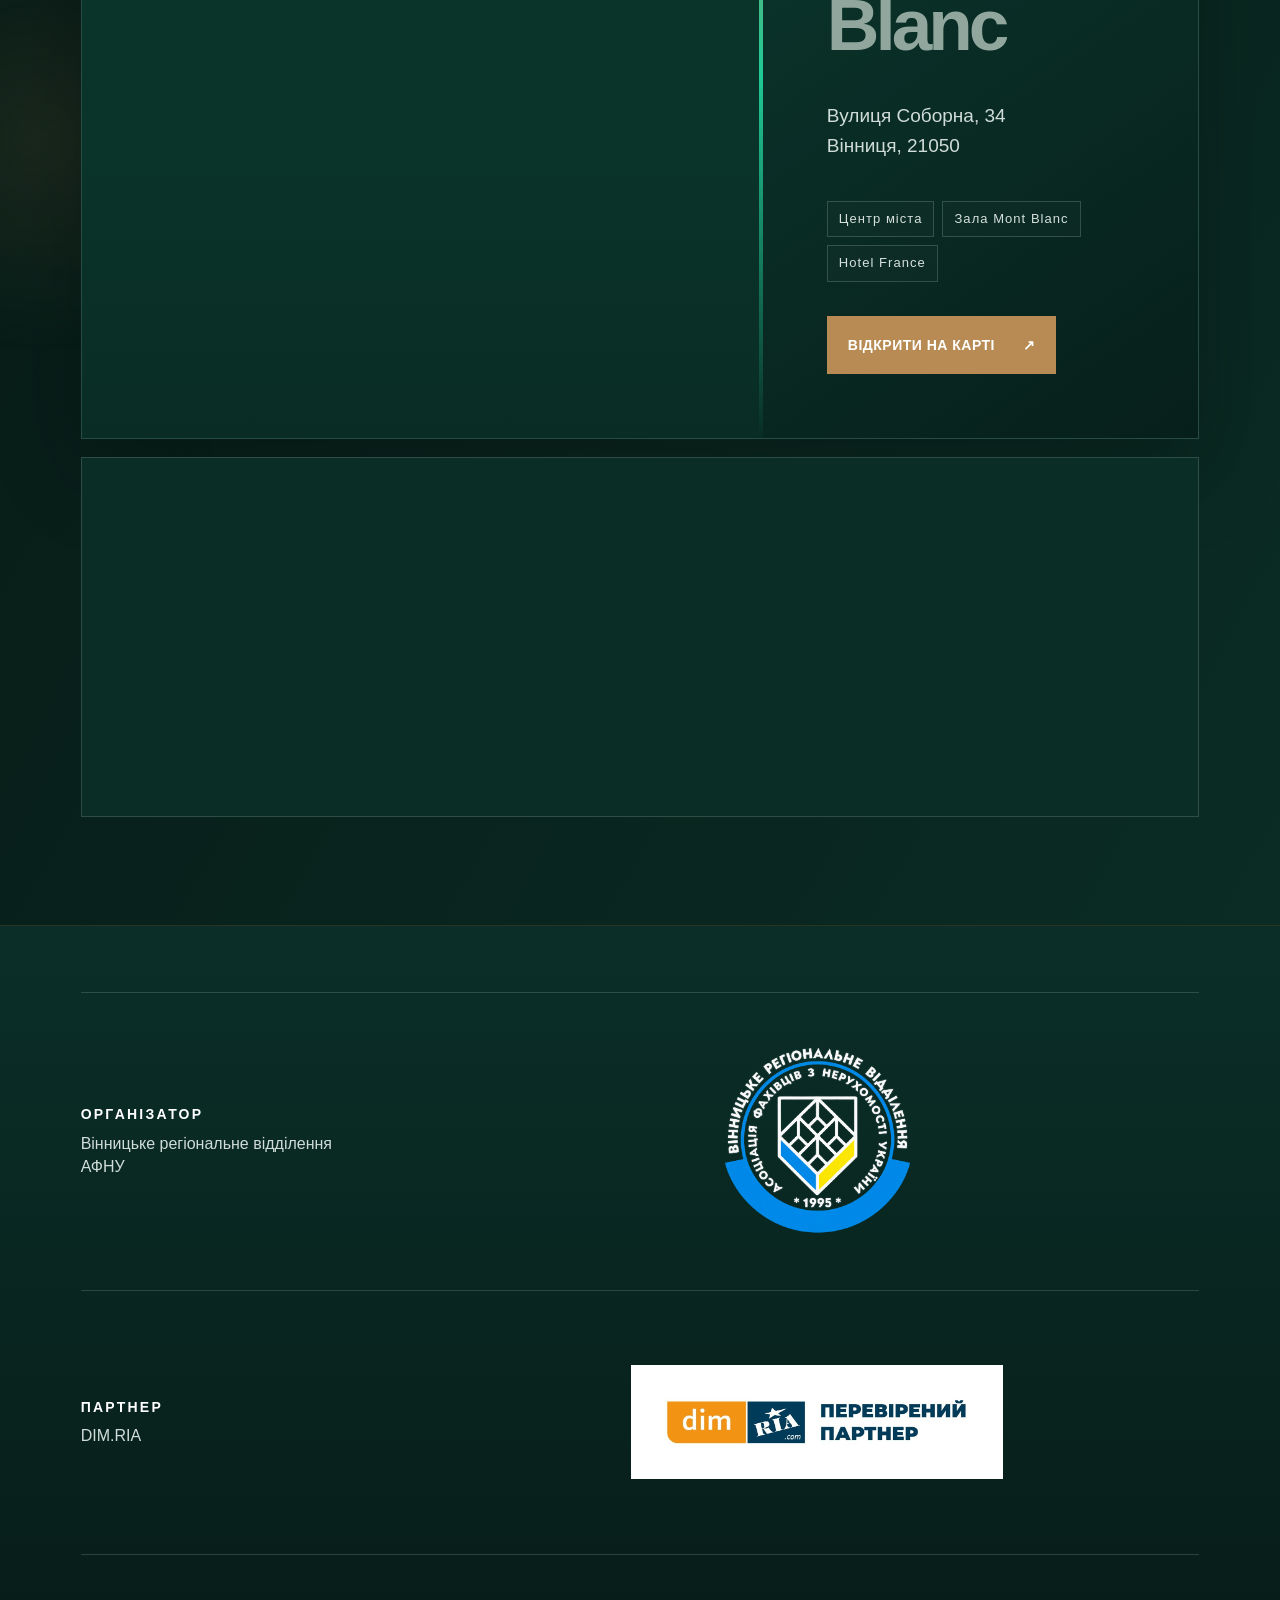
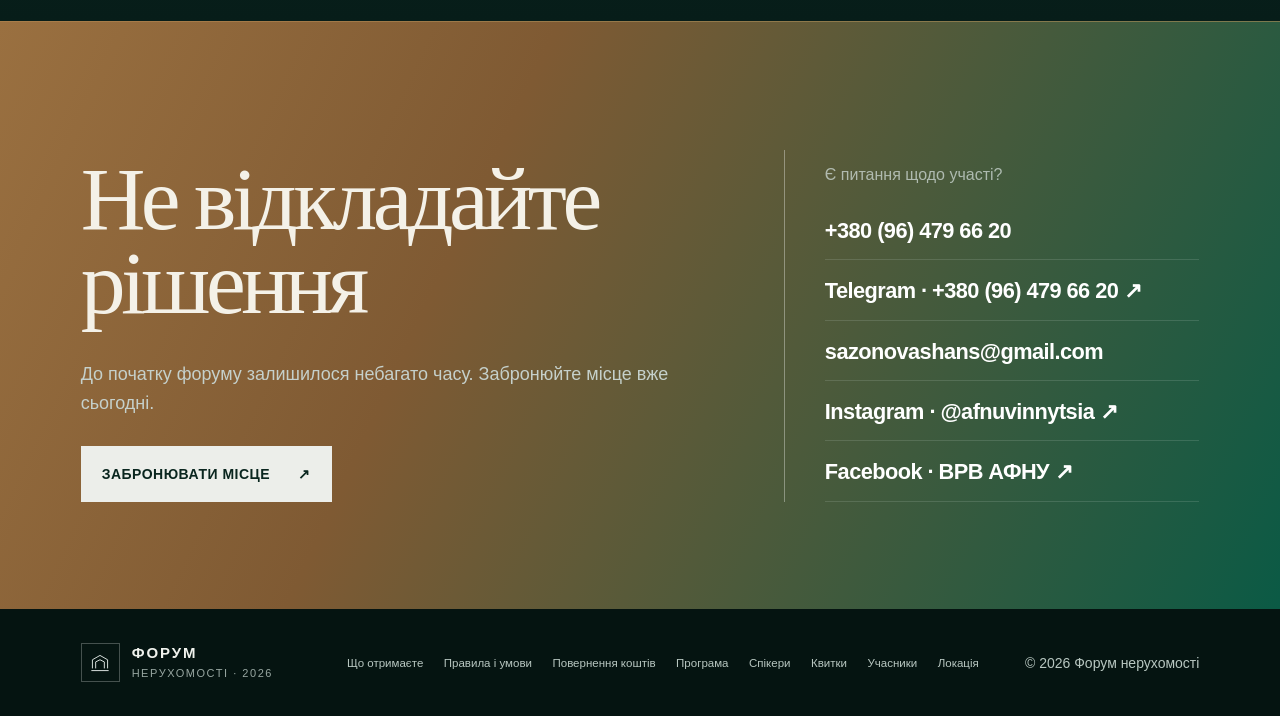
==== commit f2f827d8: "Load much larger first-screen typography" ====
--- a/index.html
+++ b/index.html
@@ -140,7 +140,7 @@
   <link rel="stylesheet" href="mobile-hero-rescue.css?v=20260904-rescue2">
   <link rel="stylesheet" href="mobile-hero-emphasis.css?v=20260904-emphasis4">
   <link rel="stylesheet" href="mobile-final.css?v=20260904-mobile-final2">
-  <link rel="stylesheet" href="hero-readable.css?v=20260904-readable1">
+  <link rel="stylesheet" href="hero-readable.css?v=20260904-readable2">
   <link rel="stylesheet" href="hero-seamless.css?v=20260904-seamless1">
 </head>
 <body>
--- a/hero-readable.css
+++ b/hero-readable.css
@@ -1,133 +1,197 @@
-/* Final first-screen typography pass: readable on desktop and phones. Loaded LAST. */
+/* Final first-screen typography: deliberately large and readable. Loaded near the end. */
 
 /* Desktop / tablet */
 @media (min-width:761px){
   html body main#top .ref-hero-title{
+    width:max-content!important;
+    max-width:none!important;
     line-height:.92!important;
   }
   html body main#top .ref-hero-title span{
-    line-height:.9!important;
+    font-size:clamp(74px,7.25vw,118px)!important;
+    line-height:.88!important;
+    letter-spacing:-.065em!important;
   }
   html body main#top .ref-hero-title em{
-    margin-top:.22em!important;
-    line-height:.94!important;
+    margin-top:.16em!important;
+    font-size:clamp(58px,6vw,96px)!important;
+    line-height:.93!important;
+    letter-spacing:-.052em!important;
   }
 
   html body main#top .ref-hero-desc{
-    width:min(34vw,540px)!important;
-    color:#e5ece8!important;
-    font:500 clamp(15px,1.16vw,19px)/1.65 Arial,sans-serif!important;
-    letter-spacing:.003em!important;
+    width:min(36vw,570px)!important;
+    max-width:570px!important;
+    margin-top:clamp(20px,2.4vh,30px)!important;
+    color:#edf3f0!important;
+    font:500 clamp(18px,1.3vw,22px)/1.62 Arial,sans-serif!important;
+    letter-spacing:0!important;
   }
 
   html body main#top .ref-hero-venue{
-    width:min(35vw,555px)!important;
-    gap:12px!important;
-    color:#e7eeea!important;
-    font:500 clamp(13px,.98vw,16px)/1.6 Arial,sans-serif!important;
+    width:min(36vw,575px)!important;
+    max-width:575px!important;
+    margin-top:clamp(18px,2vh,25px)!important;
+    gap:13px!important;
+    color:#eef4f1!important;
+    font:500 clamp(15px,1.08vw,18px)/1.58 Arial,sans-serif!important;
   }
   html body main#top .ref-hero-venue b{
-    margin-bottom:4px!important;
-    font-size:1.02em!important;
+    margin-bottom:5px!important;
+    font-size:1.04em!important;
     line-height:1.35!important;
   }
 
+  html body main#top .ref-hero-date strong{
+    font-size:clamp(34px,3.25vw,52px)!important;
+  }
   html body main#top .ref-hero-date span{
-    font-size:clamp(10px,.9vw,14px)!important;
-    line-height:1.2!important;
+    font-size:clamp(11px,.96vw,15px)!important;
+    line-height:1.25!important;
+    letter-spacing:.06em!important;
   }
 
+  html body main#top .ref-hero-actions{
+    margin-top:clamp(20px,2.3vh,28px)!important;
+    gap:12px!important;
+  }
   html body main#top .ref-hero-btn{
-    font-size:clamp(11px,.9vw,14px)!important;
+    min-height:56px!important;
+    height:56px!important;
+    font-size:clamp(12px,.96vw,15px)!important;
     line-height:1.15!important;
-    letter-spacing:.025em!important;
+    letter-spacing:.035em!important;
   }
 }
 
-/* Short laptop screens: keep the larger type without hiding the actions. */
+/* Short laptop / reference-height screens: still readable, but guaranteed to fit. */
 @media (min-width:761px) and (max-height:700px){
+  html body main#top .ref-hero-left{
+    padding-top:12px!important;
+    padding-bottom:12px!important;
+  }
+  html body main#top .ref-hero-date{
+    margin-bottom:10px!important;
+  }
+  html body main#top .ref-hero-title span{
+    font-size:clamp(60px,7vw,78px)!important;
+  }
+  html body main#top .ref-hero-title em{
+    margin-top:.10em!important;
+    font-size:clamp(47px,5.75vw,63px)!important;
+  }
   html body main#top .ref-hero-desc{
-    font-size:14px!important;
-    line-height:1.55!important;
+    margin-top:12px!important;
+    width:min(38vw,470px)!important;
+    font-size:clamp(15px,1.45vw,17px)!important;
+    line-height:1.48!important;
   }
   html body main#top .ref-hero-venue{
-    font-size:12.5px!important;
-    line-height:1.5!important;
+    margin-top:10px!important;
+    width:min(39vw,480px)!important;
+    font-size:clamp(13px,1.2vw,15px)!important;
+    line-height:1.42!important;
+  }
+  html body main#top .ref-hero-actions{
+    margin-top:12px!important;
+  }
+  html body main#top .ref-hero-btn{
+    min-height:46px!important;
+    height:46px!important;
+    font-size:11px!important;
   }
 }
 
 /* Phones */
 @media (max-width:760px){
   html body main#top .ref-hero-left{
-    padding-top:24px!important;
-    padding-bottom:32px!important;
+    padding-top:28px!important;
+    padding-bottom:36px!important;
   }
 
   html body main#top .ref-hero-star{
-    margin-bottom:14px!important;
+    margin-bottom:16px!important;
+    font-size:19px!important;
   }
 
   html body main#top .ref-hero-date{
-    margin-bottom:24px!important;
+    width:220px!important;
+    margin-bottom:28px!important;
+    padding:11px 14px!important;
+  }
+  html body main#top .ref-hero-date strong{
+    font-size:38px!important;
   }
   html body main#top .ref-hero-date span{
-    font-size:10.5px!important;
-    line-height:1.25!important;
+    font-size:11.5px!important;
+    line-height:1.28!important;
   }
 
   html body main#top .ref-hero-title{
-    line-height:.95!important;
+    width:100%!important;
+    max-width:none!important;
+    line-height:.96!important;
+    overflow:visible!important;
   }
   html body main#top .ref-hero-title span{
-    font-size:clamp(58px,17.4vw,74px)!important;
-    line-height:.9!important;
+    font-size:clamp(64px,19vw,82px)!important;
+    line-height:.88!important;
+    letter-spacing:-.07em!important;
+    white-space:nowrap!important;
   }
   html body main#top .ref-hero-title em{
-    margin-top:.22em!important;
-    font-size:clamp(43px,12.7vw,57px)!important;
-    line-height:.95!important;
+    margin-top:.18em!important;
+    font-size:clamp(47px,13.9vw,61px)!important;
+    line-height:.94!important;
+    letter-spacing:-.065em!important;
+    white-space:nowrap!important;
   }
 
   html body main#top .ref-hero-desc{
-    margin-top:26px!important;
-    color:#edf3f0!important;
-    font-size:17px!important;
+    margin-top:30px!important;
+    width:100%!important;
+    max-width:none!important;
+    color:#f0f5f2!important;
+    font-size:18px!important;
     line-height:1.65!important;
     letter-spacing:0!important;
   }
 
   html body main#top .ref-hero-venue{
-    margin-top:22px!important;
-    gap:11px!important;
-    color:#eef3f0!important;
-    font-size:14.5px!important;
-    line-height:1.6!important;
+    margin-top:24px!important;
+    width:100%!important;
+    max-width:none!important;
+    gap:12px!important;
+    color:#f1f5f3!important;
+    font-size:15.5px!important;
+    line-height:1.62!important;
   }
   html body main#top .ref-hero-venue b{
-    margin-bottom:4px!important;
-    font-size:15px!important;
-    line-height:1.35!important;
+    margin-bottom:5px!important;
+    font-size:16px!important;
+    line-height:1.38!important;
   }
 
   html body main#top .ref-hero-actions{
-    margin-top:28px!important;
+    margin-top:30px!important;
     gap:12px!important;
   }
   html body main#top .ref-hero-btn,
   html body main#top .ref-hero-btn.primary,
   html body main#top .ref-hero-btn.secondary{
-    min-height:60px!important;
-    height:60px!important;
+    min-height:62px!important;
+    height:62px!important;
   }
   html body main#top .ref-hero-btn::before{
-    font-size:12.5px!important;
+    font-size:13px!important;
     line-height:1.15!important;
+    letter-spacing:.075em!important;
   }
 }
 
 @media (max-width:390px){
-  html body main#top .ref-hero-title span{font-size:clamp(54px,16.8vw,66px)!important}
-  html body main#top .ref-hero-title em{font-size:clamp(40px,12.1vw,49px)!important}
-  html body main#top .ref-hero-desc{font-size:16.5px!important;line-height:1.62!important}
-  html body main#top .ref-hero-venue{font-size:14px!important;line-height:1.58!important}
+  html body main#top .ref-hero-title span{font-size:clamp(58px,18.2vw,70px)!important}
+  html body main#top .ref-hero-title em{font-size:clamp(43px,13.1vw,52px)!important}
+  html body main#top .ref-hero-desc{font-size:17.5px!important;line-height:1.62!important}
+  html body main#top .ref-hero-venue{font-size:15px!important;line-height:1.58!important}
 }
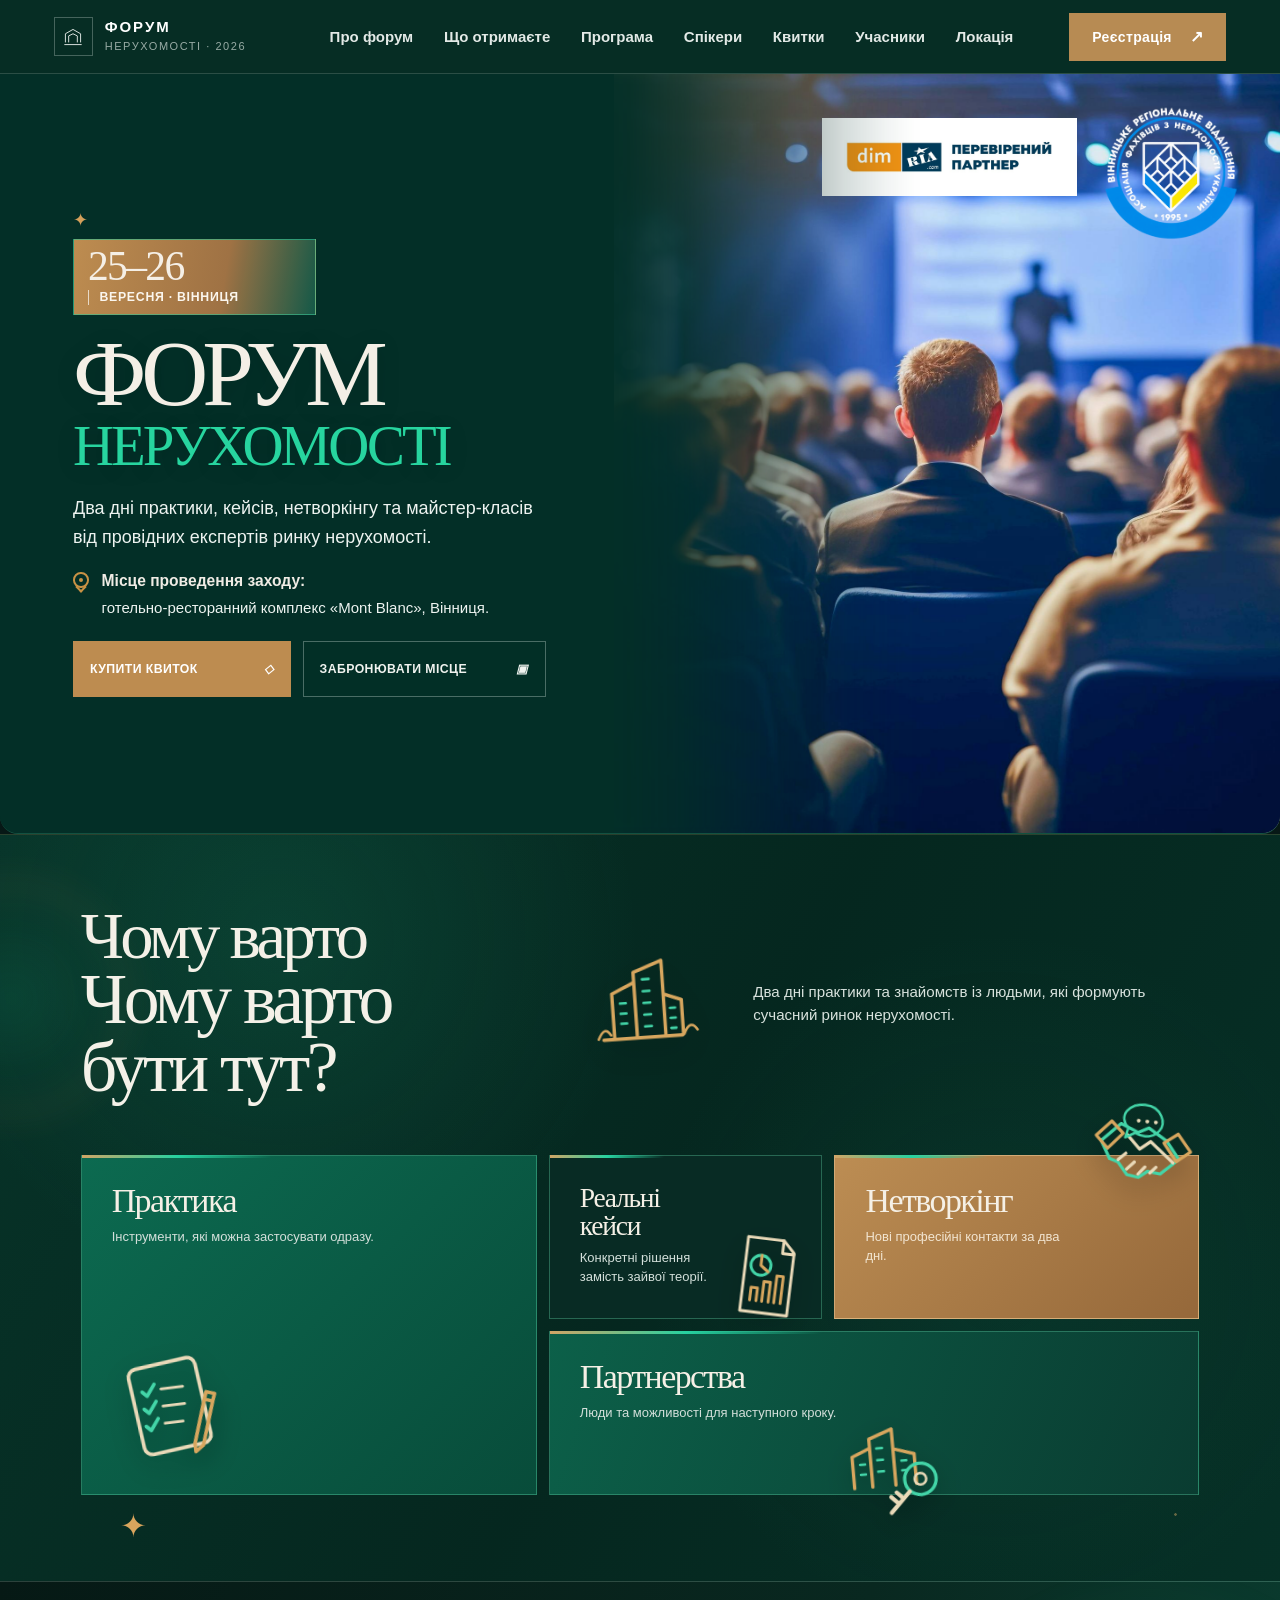
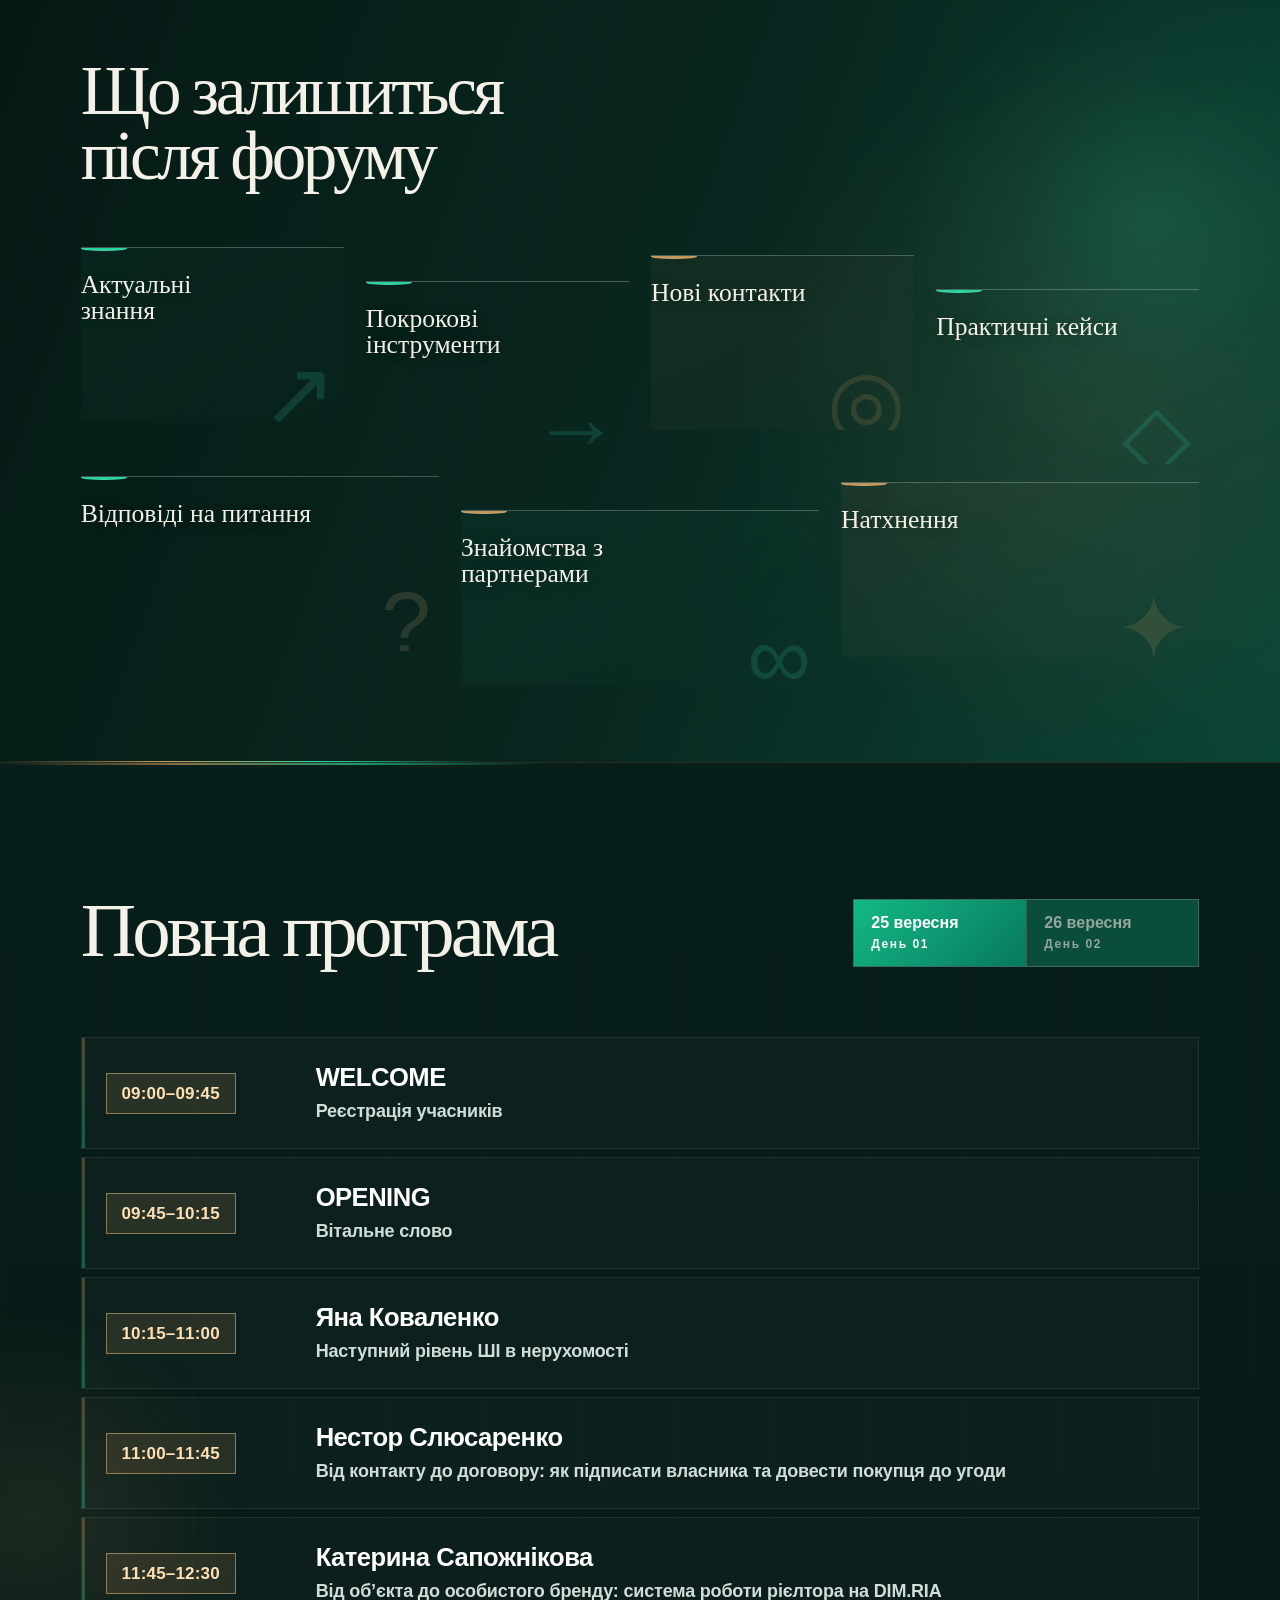
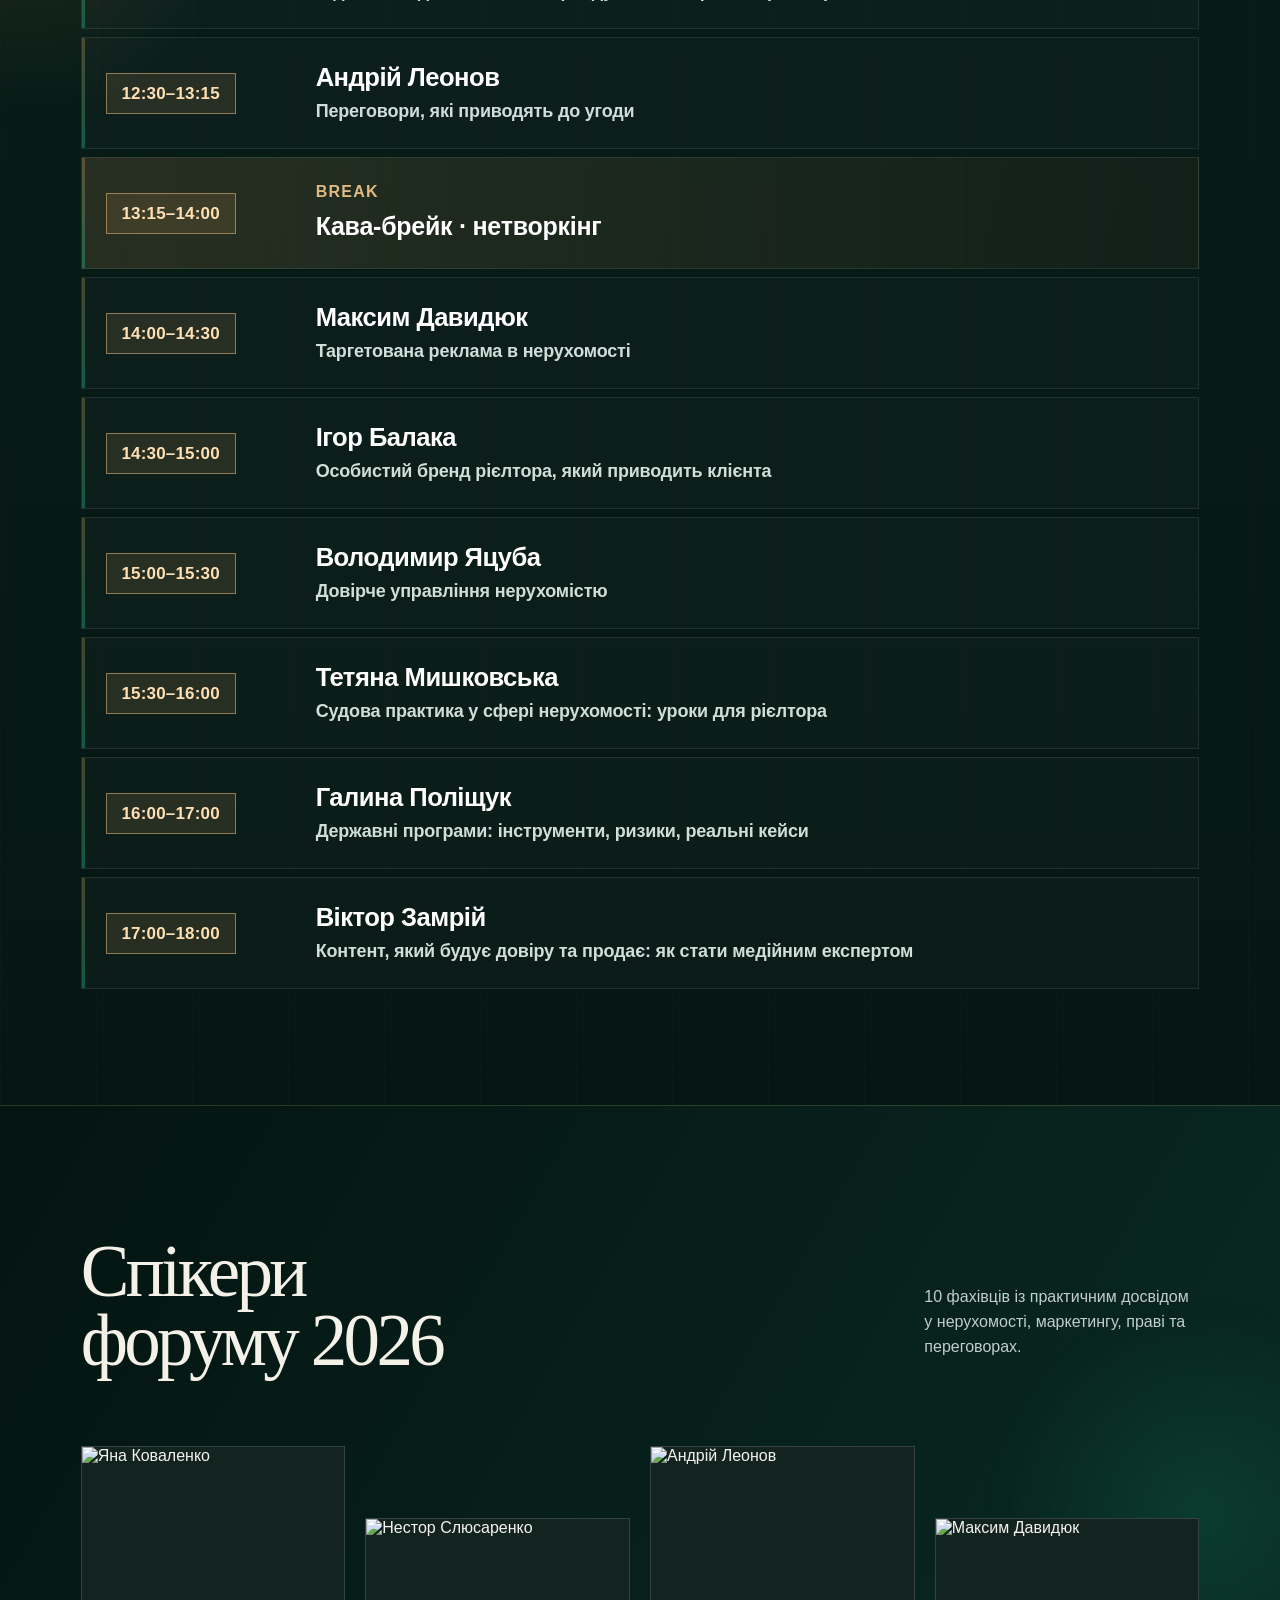
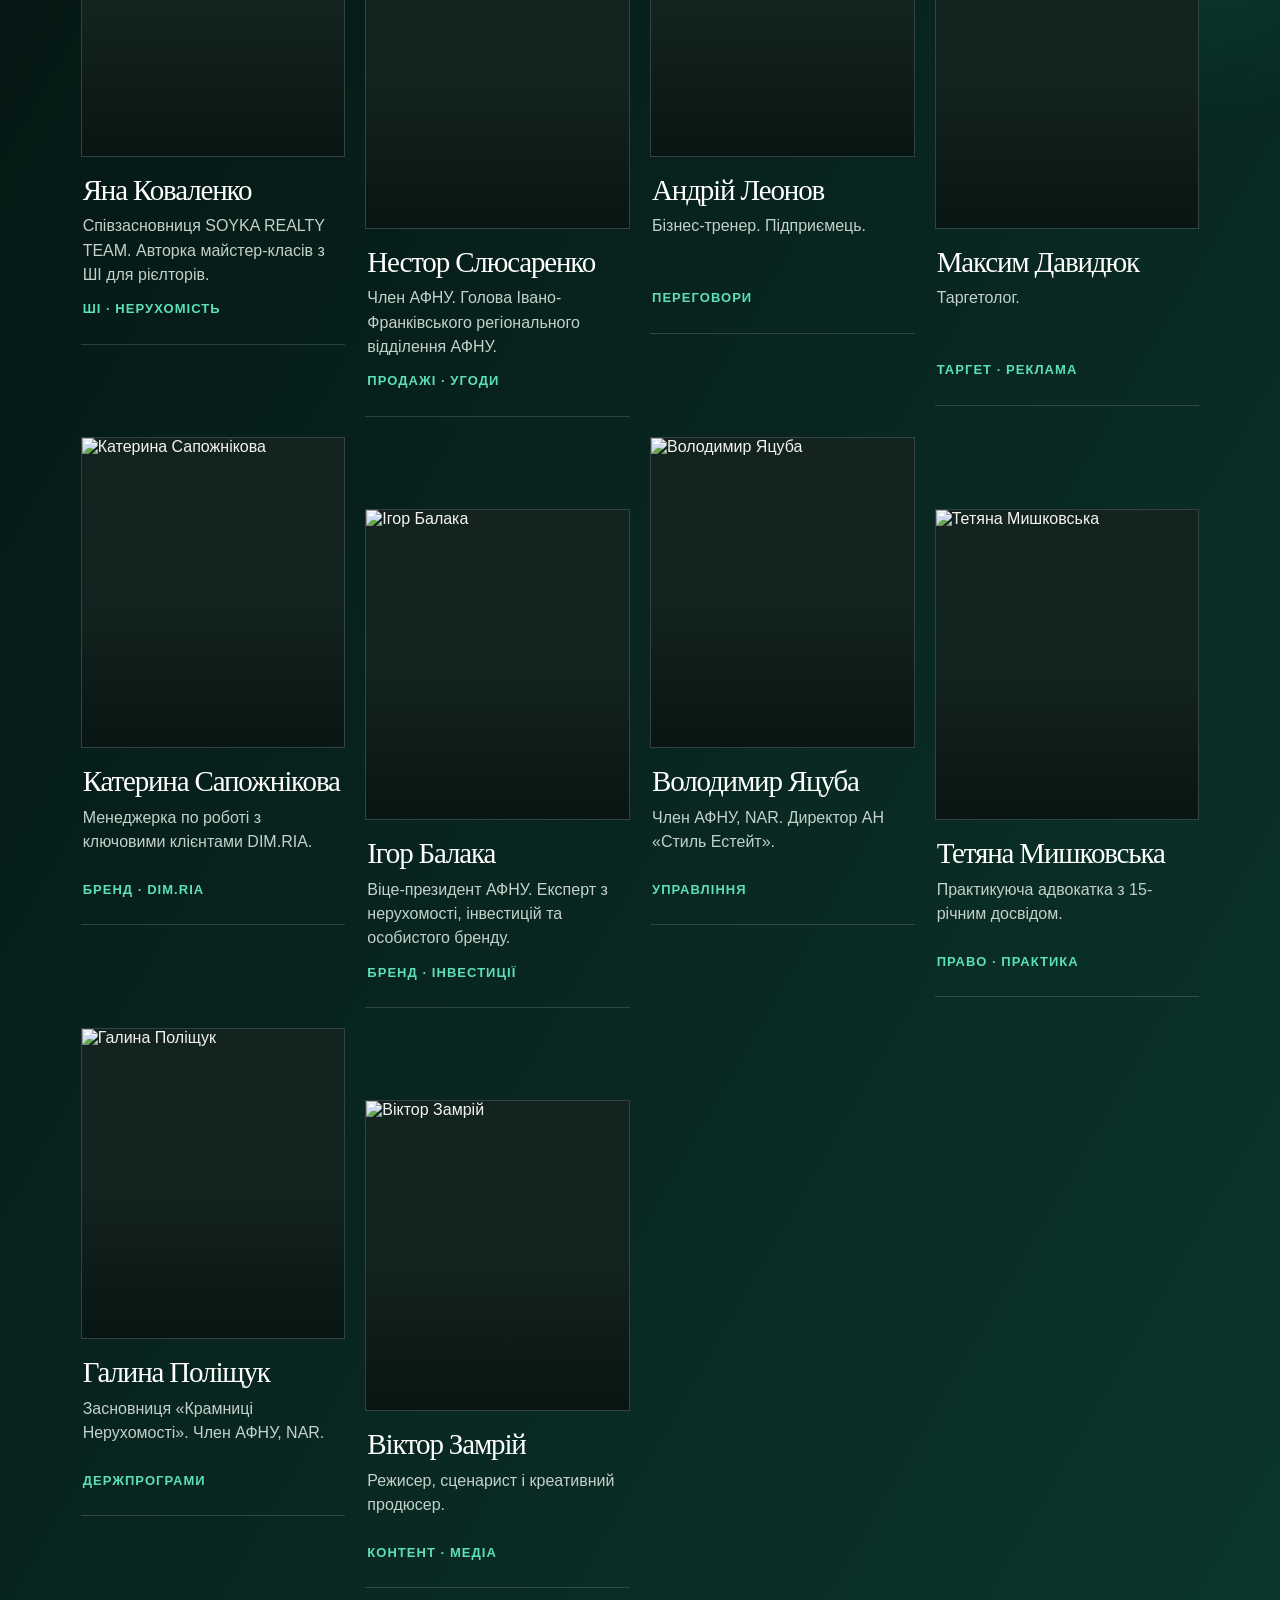
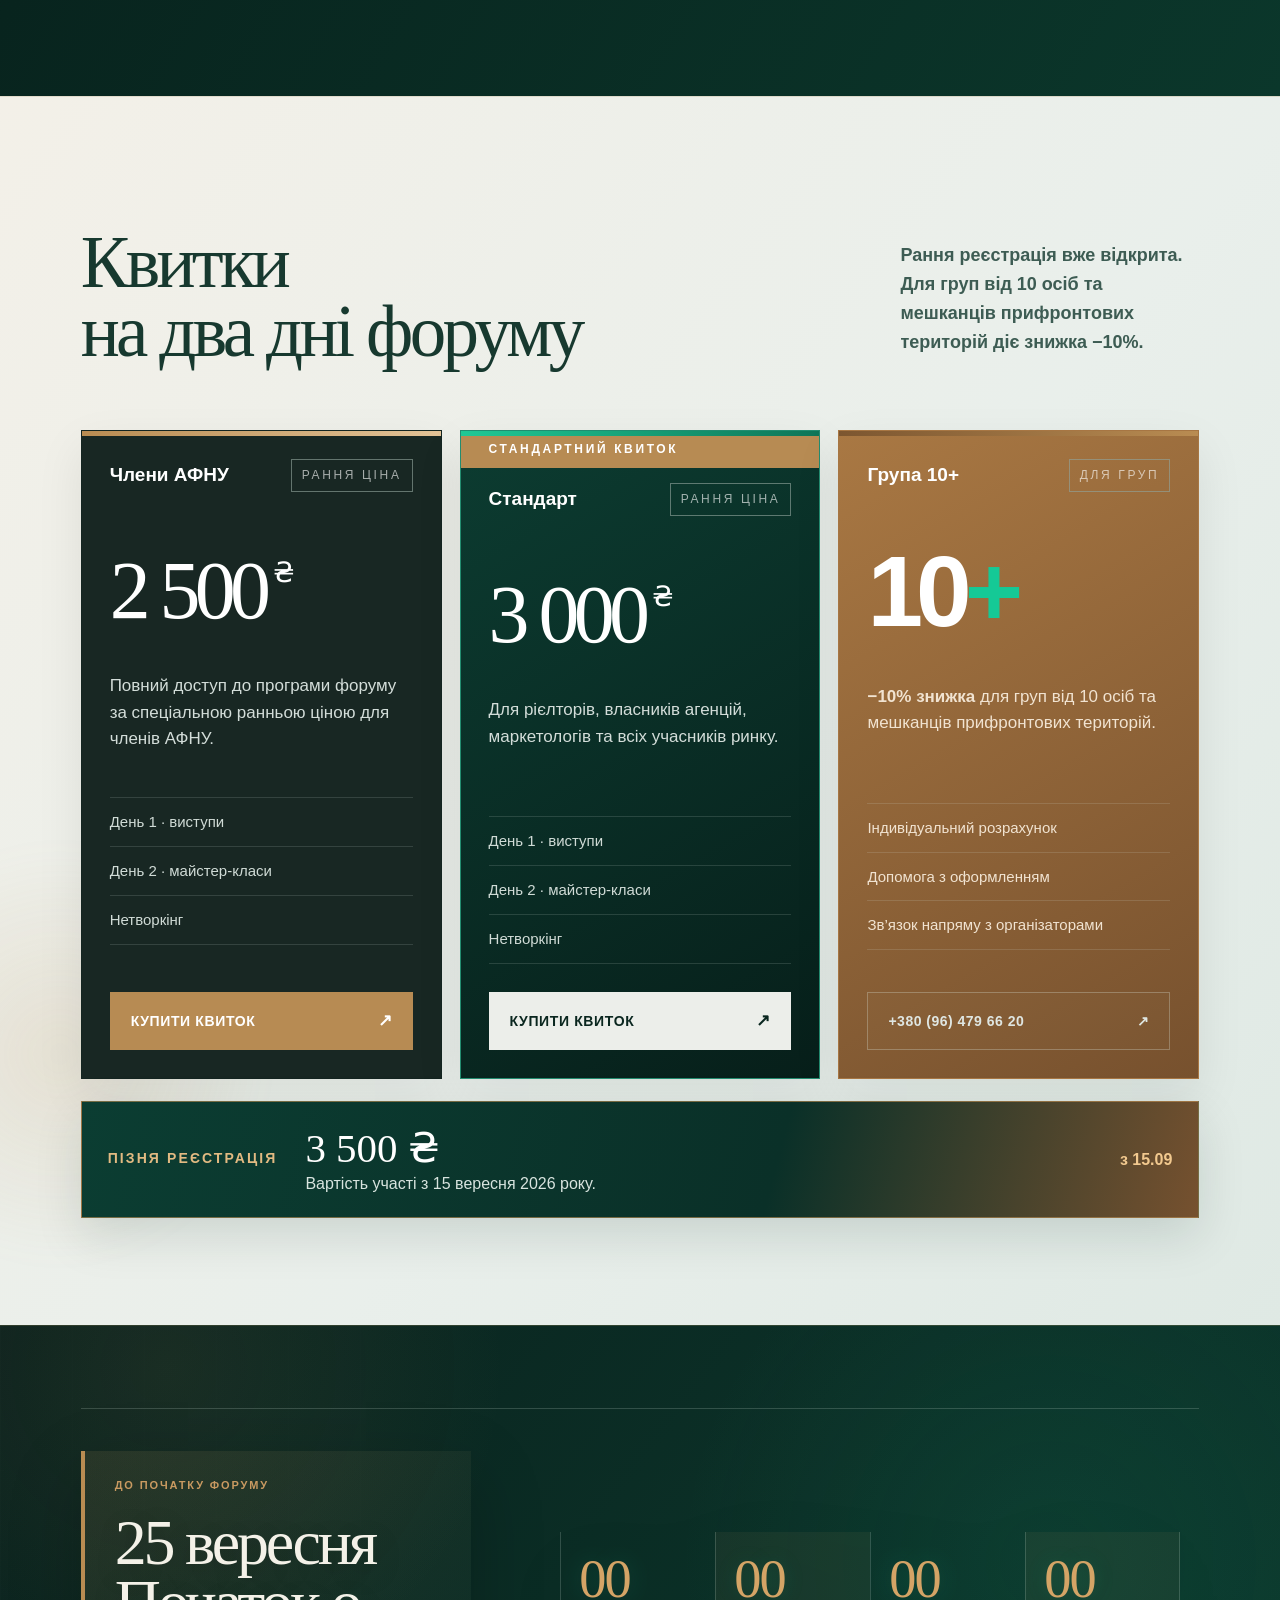
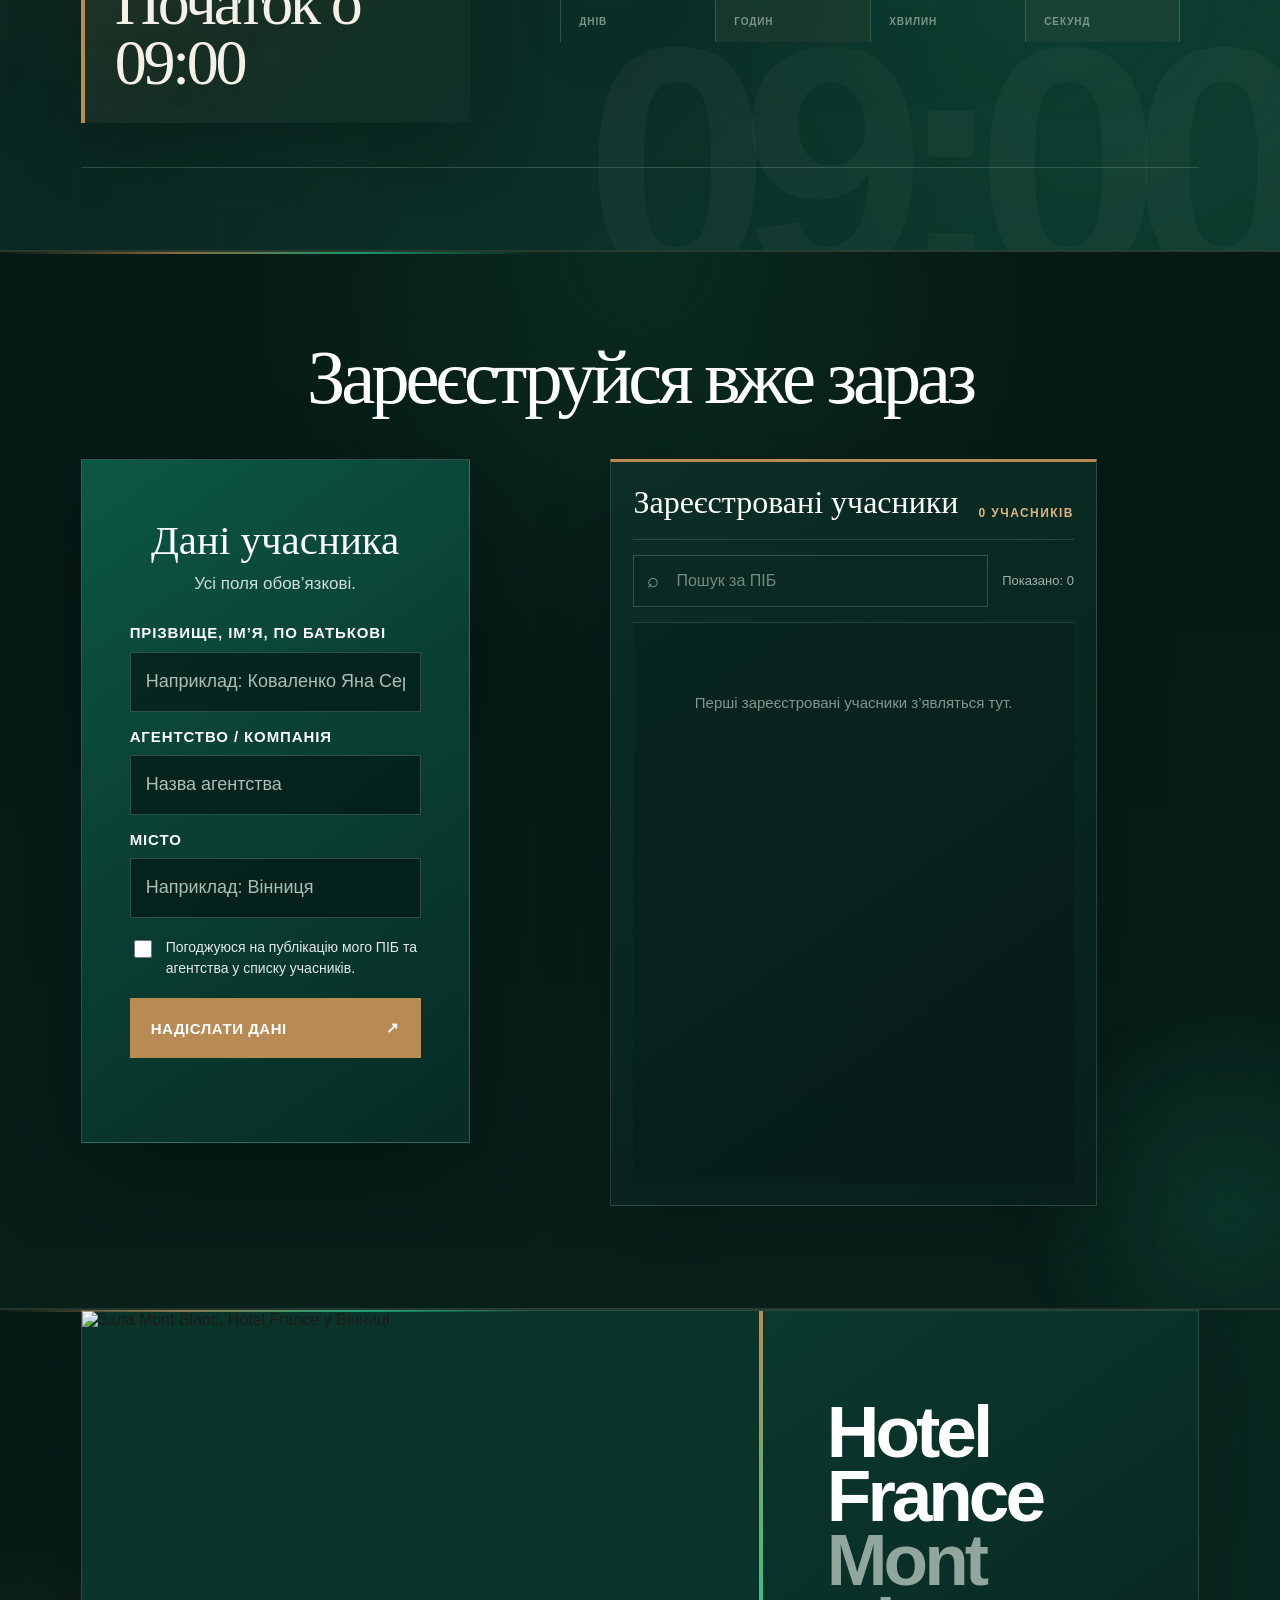
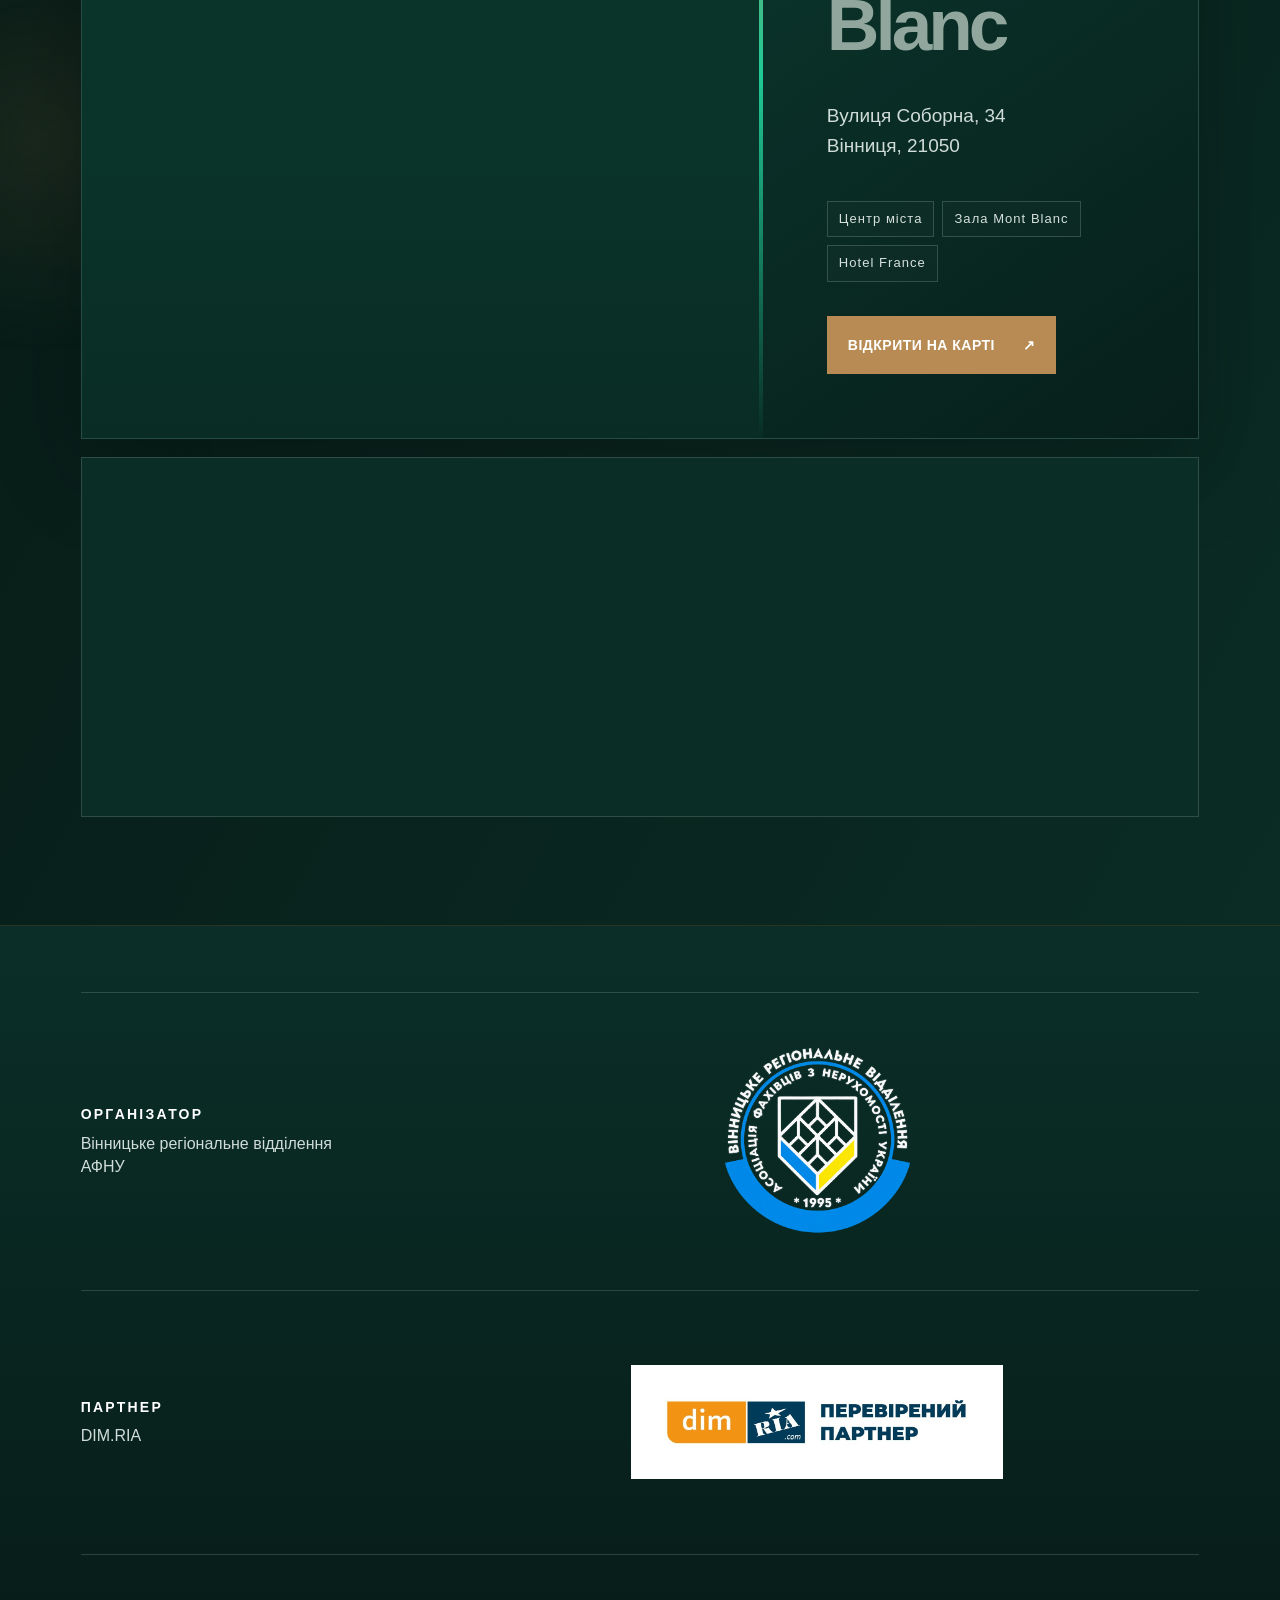
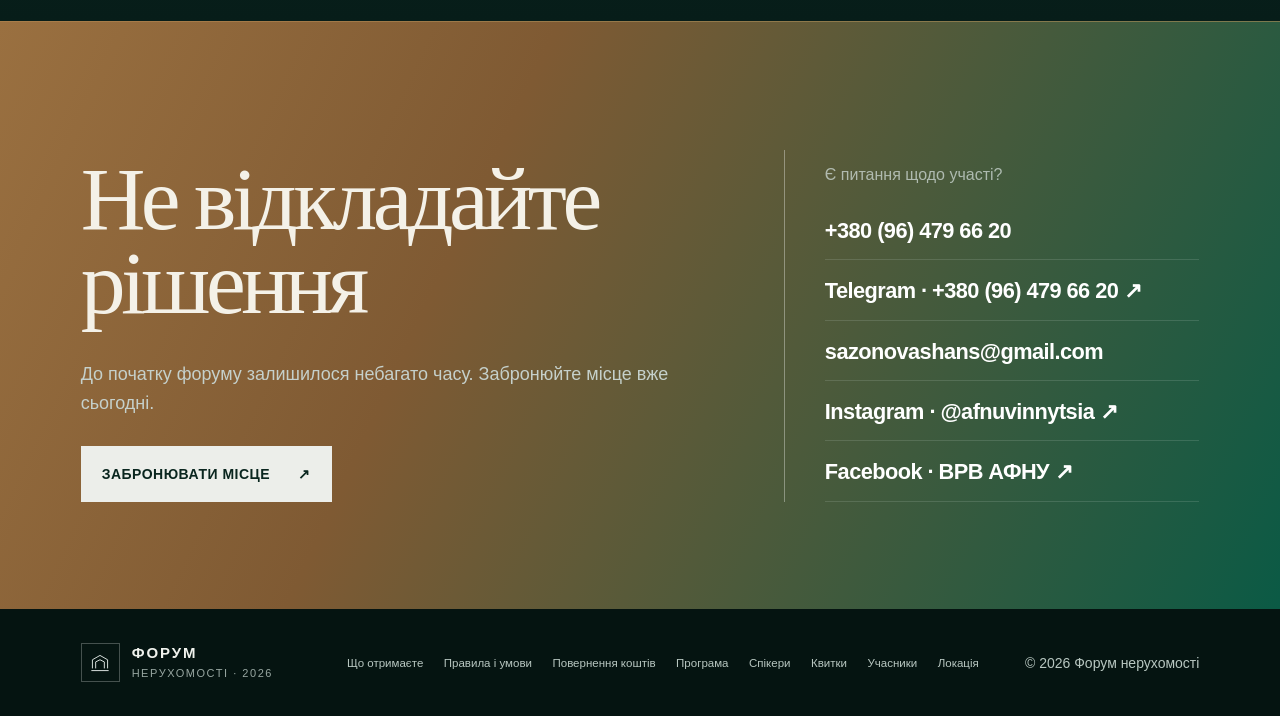
==== commit 51184cc0: "Load stronger smooth hero gradient" ====
--- a/index.html
+++ b/index.html
@@ -141,7 +141,7 @@
   <link rel="stylesheet" href="mobile-hero-emphasis.css?v=20260904-emphasis4">
   <link rel="stylesheet" href="mobile-final.css?v=20260904-mobile-final2">
   <link rel="stylesheet" href="hero-readable.css?v=20260904-readable2">
-  <link rel="stylesheet" href="hero-seamless.css?v=20260904-seamless1">
+  <link rel="stylesheet" href="hero-seamless.css?v=20260904-seamless2">
 </head>
 <body>
   <div class="noise" aria-hidden="true"></div>
--- a/hero-seamless.css
+++ b/hero-seamless.css
@@ -1,45 +1,84 @@
-/* Seamless hero photo transition — loaded LAST.
-   The source photo and PNG logos are untouched; only a very wide two-stop alpha fade is used. */
+/* CLEAR + SMOOTH HERO TRANSITION — loaded LAST.
+   Photo and PNG logos remain untouched. Only a wide green alpha-mask is used. */
 
 @media (min-width:761px){
-  /* Remove the old layered gradients that could read as visible bands. */
   html body main#top .ref-hero-left{
     background:#032f27!important;
   }
 
-  /* Start the photo farther underneath the green side and let one continuous
-     alpha transition reveal it over a broad area. */
+  /* Keep the photo itself clean and unfiltered. */
   html body main#top .ref-hero-visual{
-    left:34%!important;
-    background-color:#032f27!important;
-    background-image:
-      linear-gradient(90deg,#032f27 0%,rgba(3,47,39,0) 50%),
-      url("assets/conference-main.jpg")!important;
-    background-size:100% 100%,cover!important;
-    background-position:left center,center center!important;
-    background-repeat:no-repeat,no-repeat!important;
+    left:42%!important;
+    background-color:#061a24!important;
+    background-image:url("assets/conference-main.jpg")!important;
+    background-size:cover!important;
+    background-position:center center!important;
+    background-repeat:no-repeat!important;
   }
 
-  /* The previous extra blend layer is intentionally disabled: one continuous
-     fade is smoother than several overlapping gradient systems. */
+  /* One wide soft green mask over the seam. This is intentionally obvious,
+     but the alpha fade is continuous so there are no visible bands. */
   html body main#top .ref-hero-blend{
-    display:none!important;
+    display:block!important;
+    position:absolute!important;
+    z-index:4!important;
+    top:-3%!important;
+    bottom:-3%!important;
+    left:40%!important;
+    width:31%!important;
+    height:auto!important;
+    pointer-events:none!important;
+    background:#032f27!important;
+    opacity:1!important;
+    filter:blur(14px)!important;
+    transform:translateX(-8px) scaleX(1.05)!important;
+    transform-origin:left center!important;
+    -webkit-mask-image:linear-gradient(90deg,
+      #000 0%,
+      #000 20%,
+      rgba(0,0,0,.96) 30%,
+      rgba(0,0,0,.82) 43%,
+      rgba(0,0,0,.60) 56%,
+      rgba(0,0,0,.36) 69%,
+      rgba(0,0,0,.16) 82%,
+      rgba(0,0,0,.05) 92%,
+      transparent 100%)!important;
+    mask-image:linear-gradient(90deg,
+      #000 0%,
+      #000 20%,
+      rgba(0,0,0,.96) 30%,
+      rgba(0,0,0,.82) 43%,
+      rgba(0,0,0,.60) 56%,
+      rgba(0,0,0,.36) 69%,
+      rgba(0,0,0,.16) 82%,
+      rgba(0,0,0,.05) 92%,
+      transparent 100%)!important;
   }
 }
 
 @media (max-width:760px){
-  /* On phones the same approach runs vertically. Logos remain separate pseudo
-     elements above the image and therefore stay crisp and unchanged. */
+  /* On phones, use a vertical transition over the top of the photo. */
   html body main#top .ref-hero-visual{
-    background-color:#032f27!important;
+    position:relative!important;
+    background-color:#061a24!important;
     background-image:
-      linear-gradient(180deg,#032f27 0%,rgba(3,47,39,0) 42%),
+      linear-gradient(180deg,
+        #032f27 0%,
+        rgba(3,47,39,.98) 10%,
+        rgba(3,47,39,.88) 22%,
+        rgba(3,47,39,.68) 36%,
+        rgba(3,47,39,.42) 50%,
+        rgba(3,47,39,.20) 64%,
+        rgba(3,47,39,.07) 76%,
+        rgba(3,47,39,0) 88%),
       url("assets/conference-main.jpg")!important;
     background-size:100% 100%,cover!important;
     background-position:center top,center center!important;
     background-repeat:no-repeat,no-repeat!important;
   }
 
+  /* No second overlay on mobile: the photo background already contains
+     the single smooth vertical fade above. */
   html body main#top .ref-hero-blend{
     display:none!important;
   }
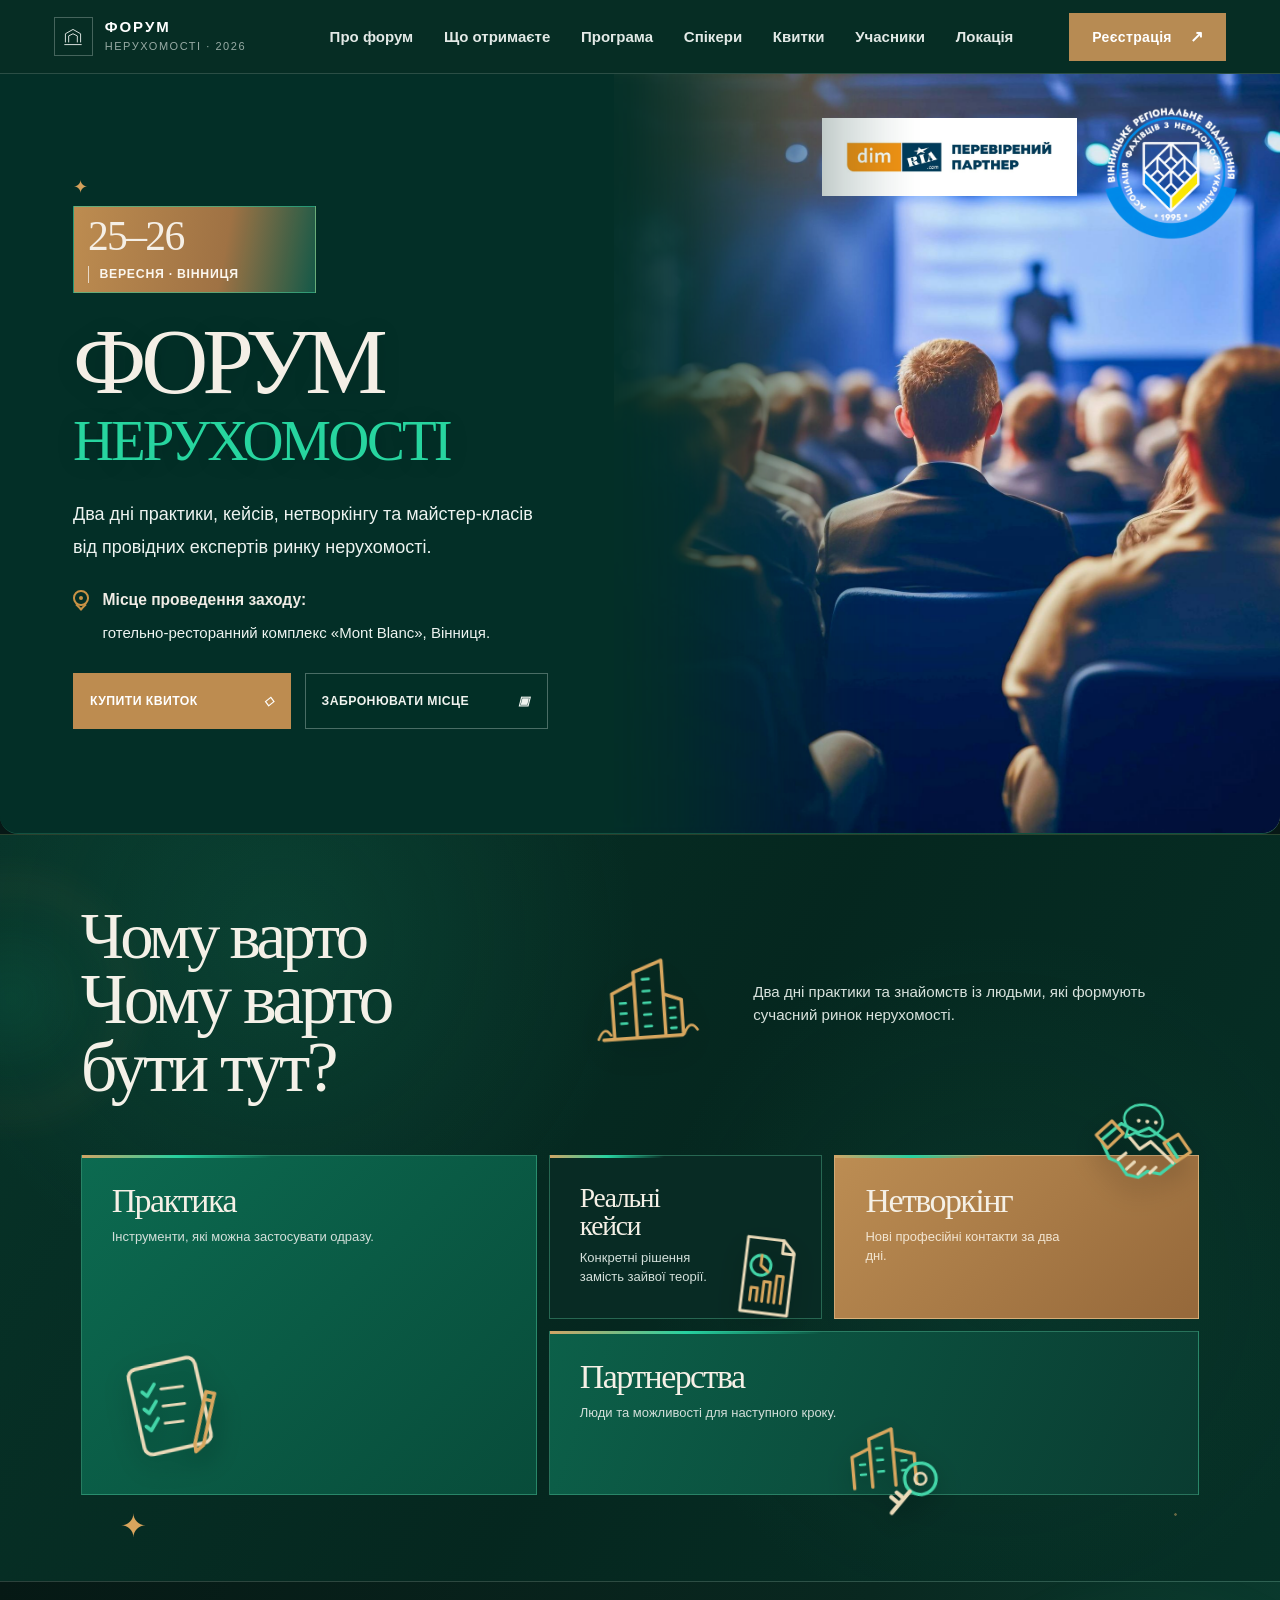
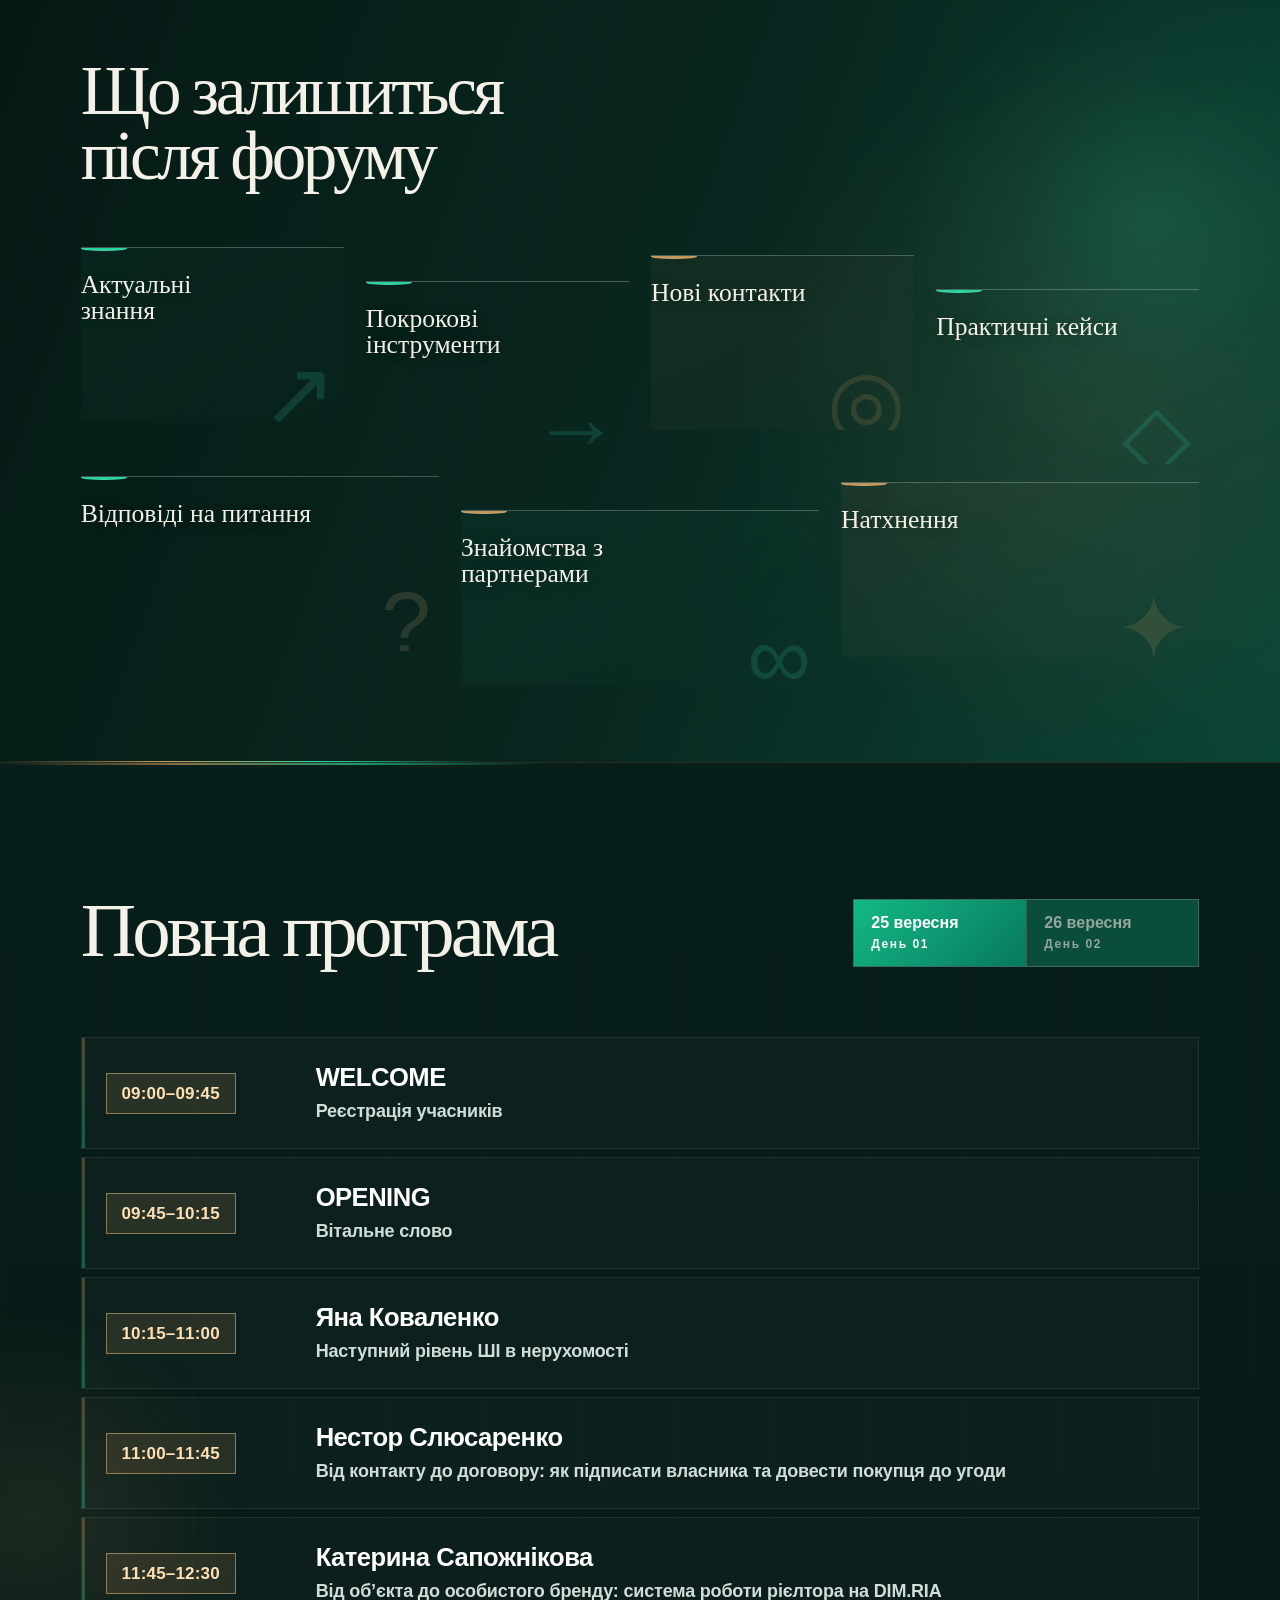
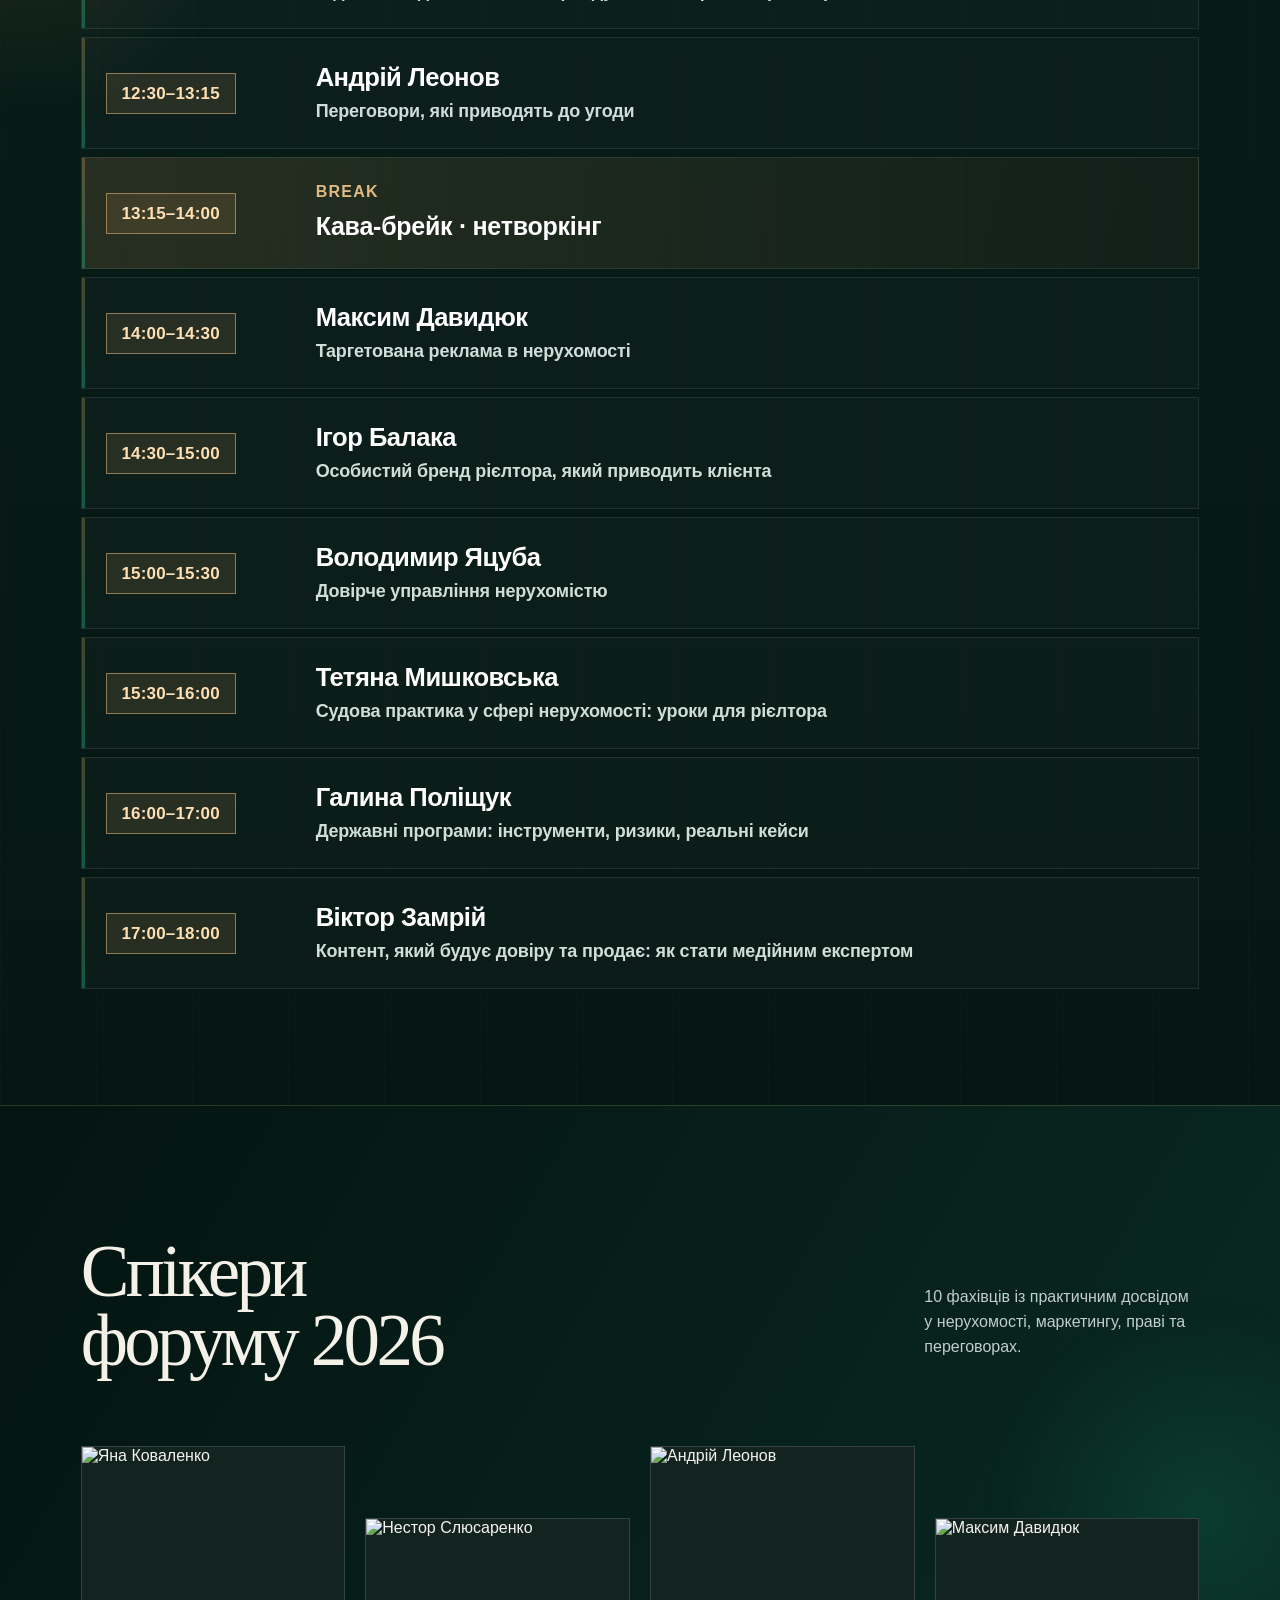
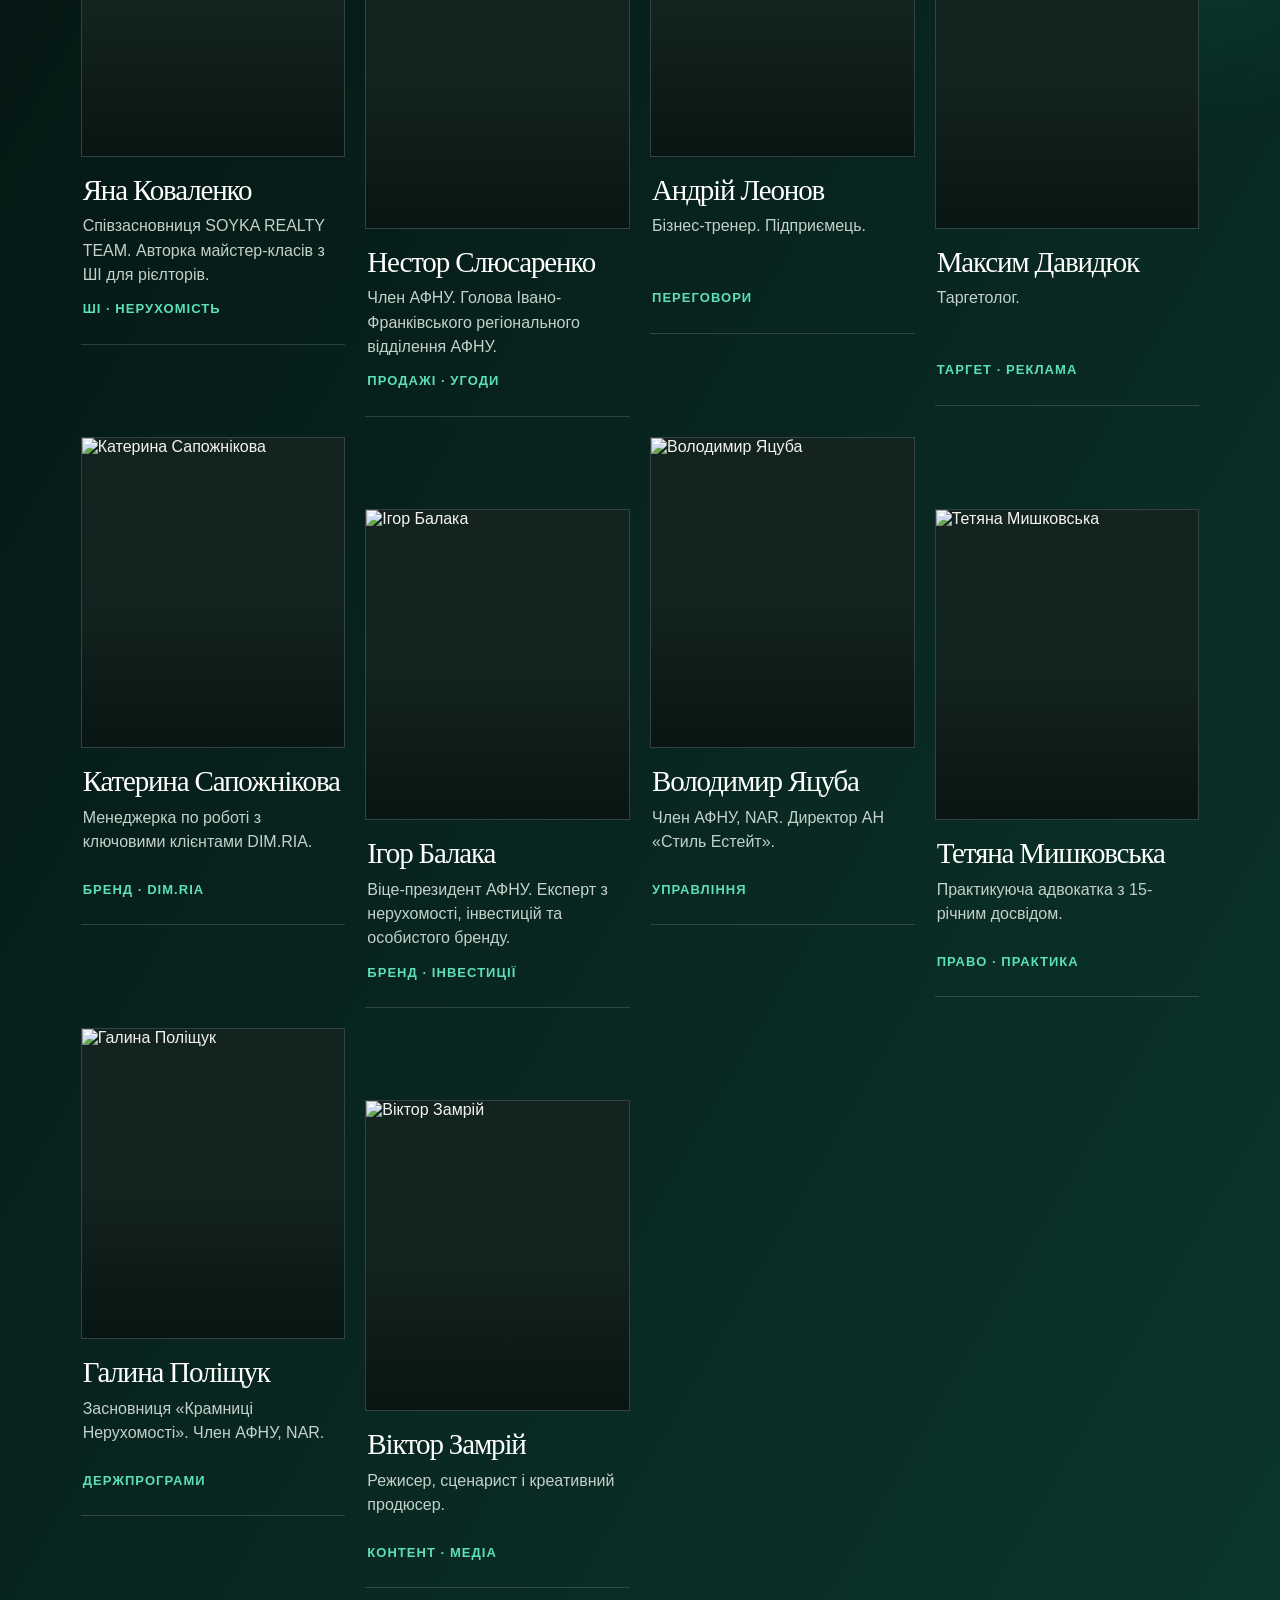
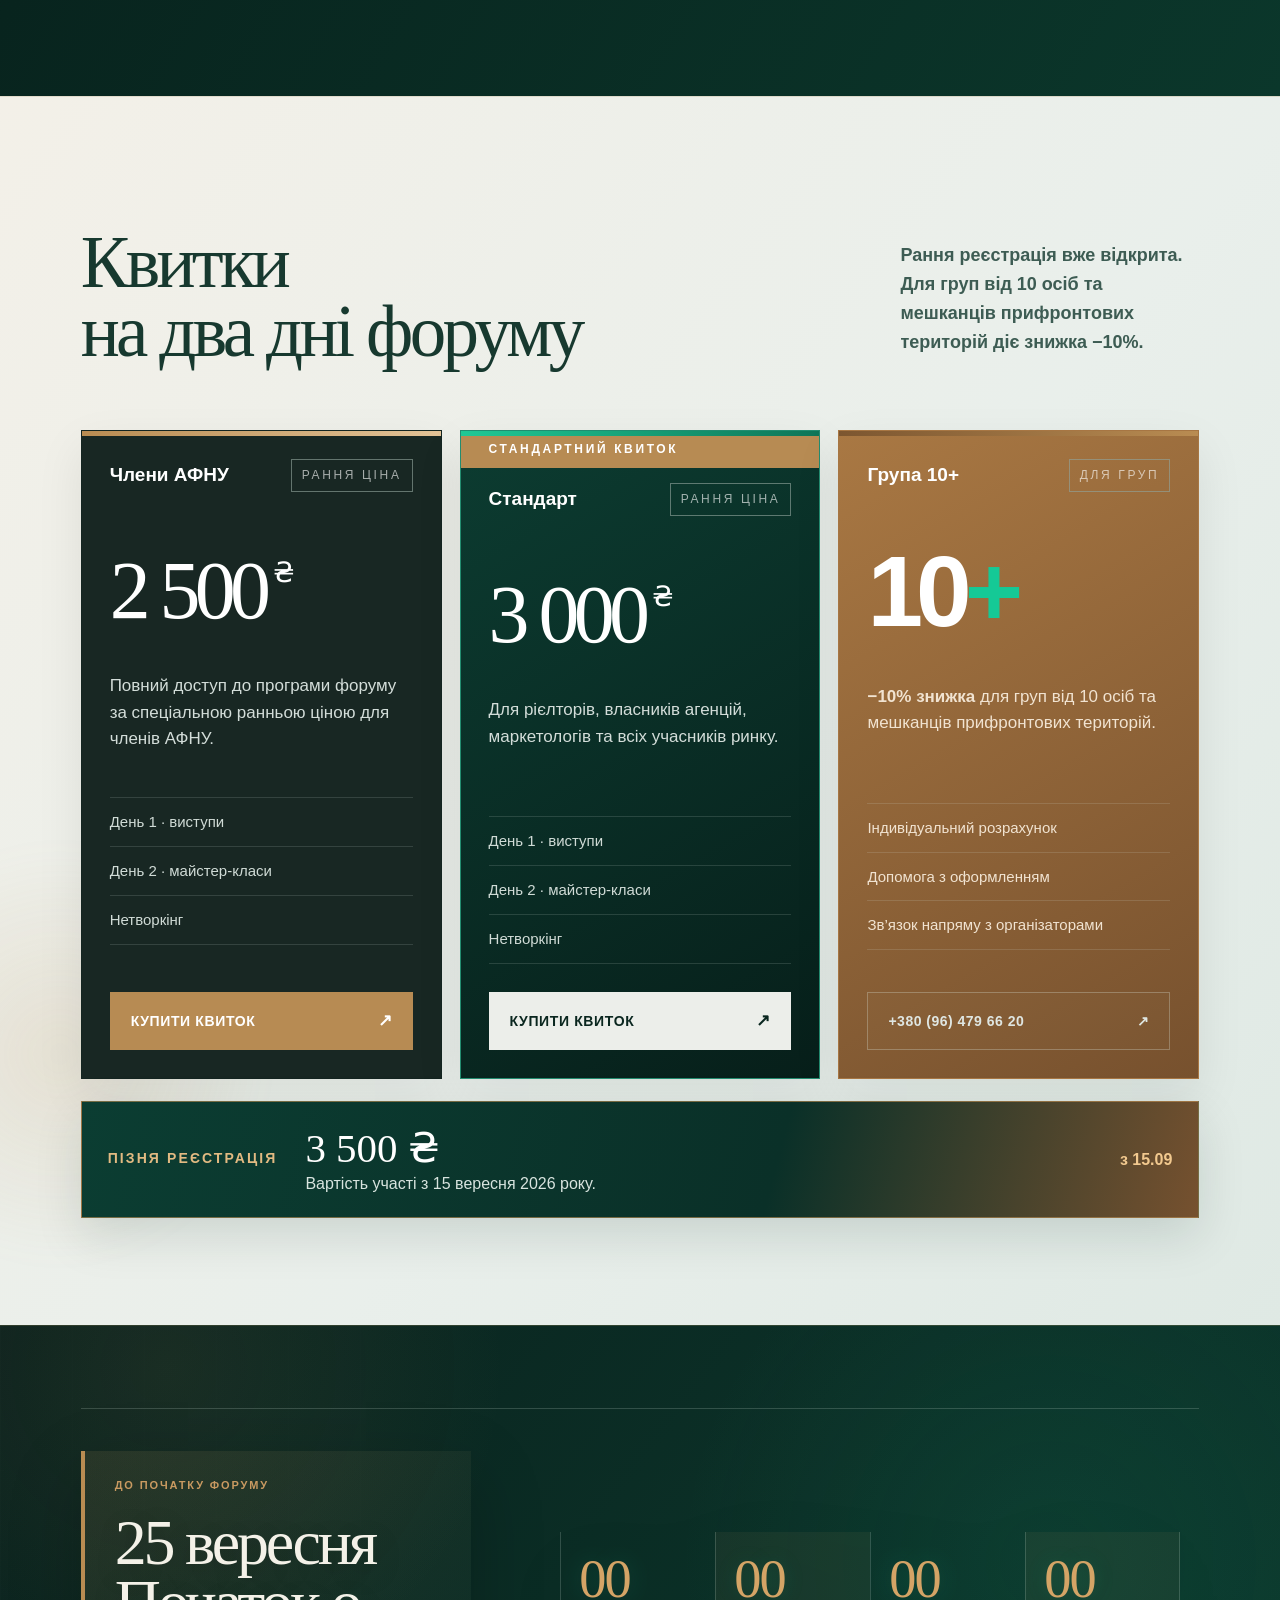
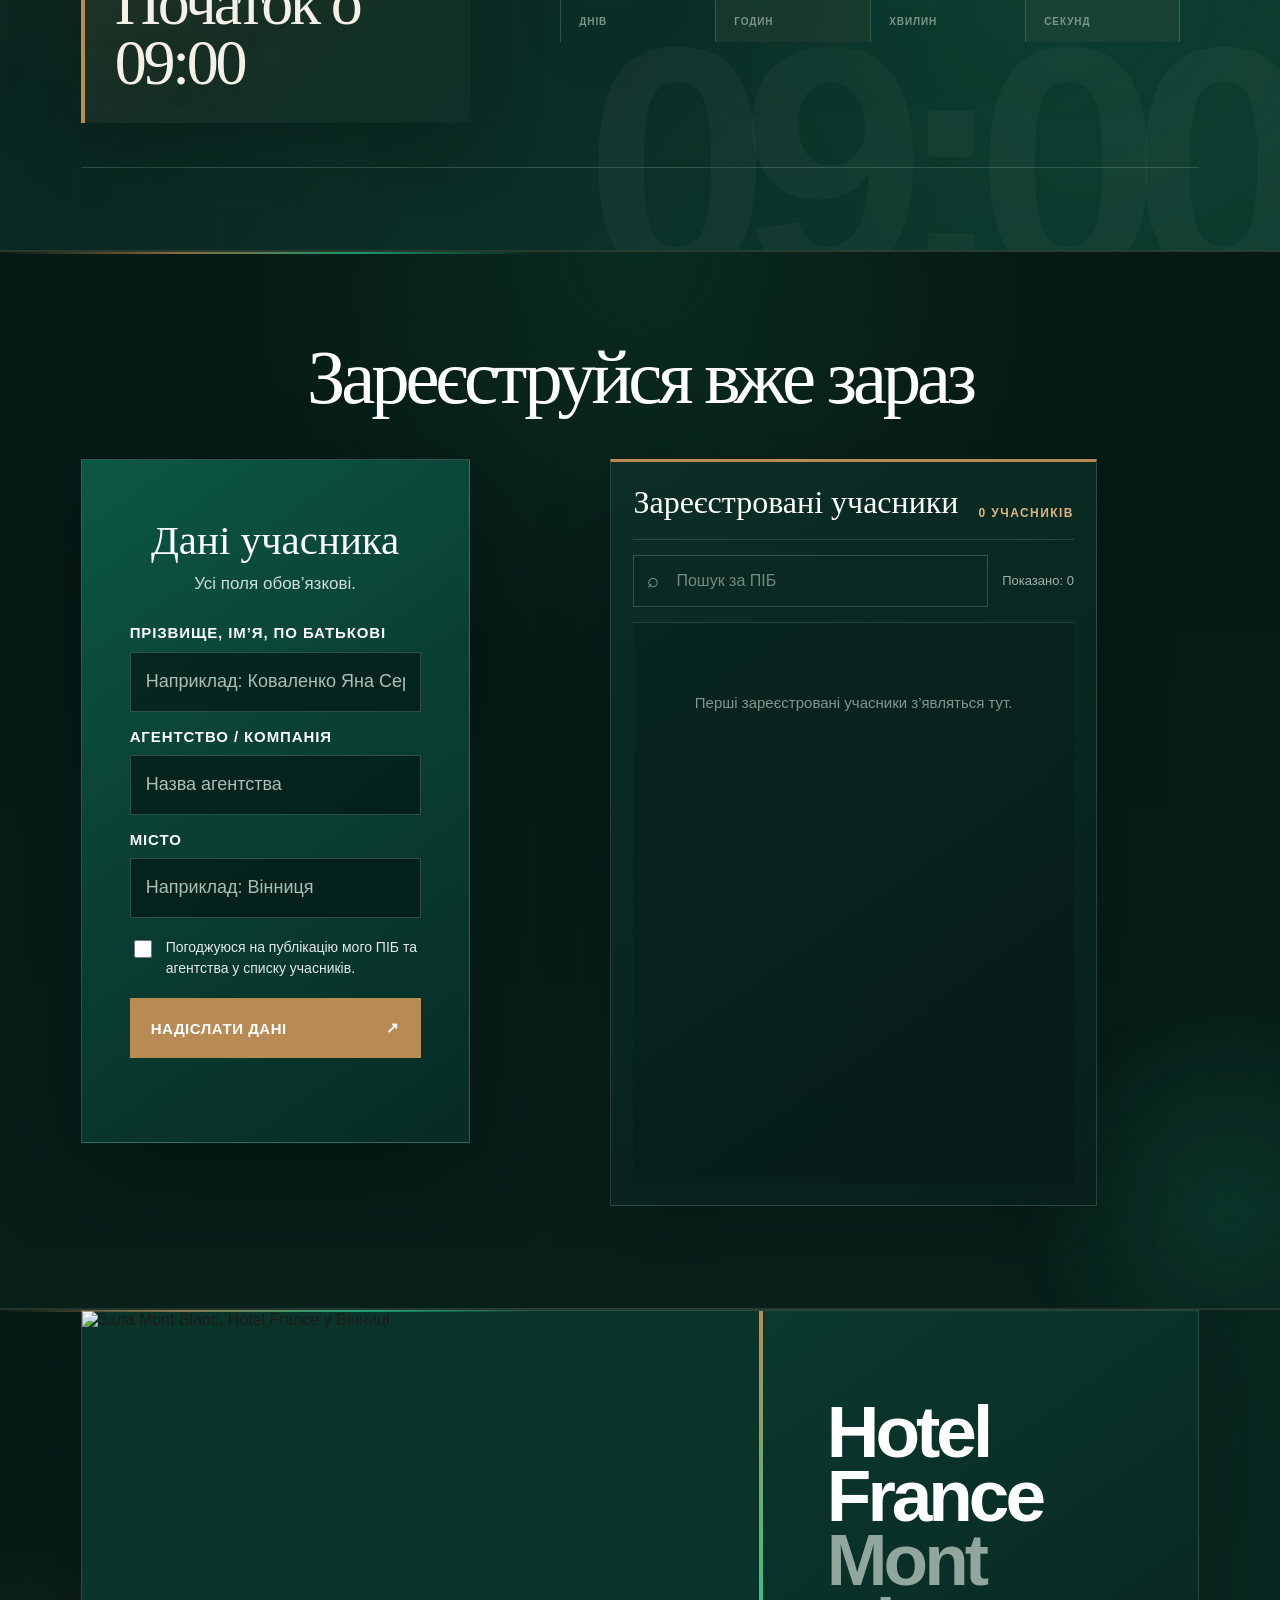
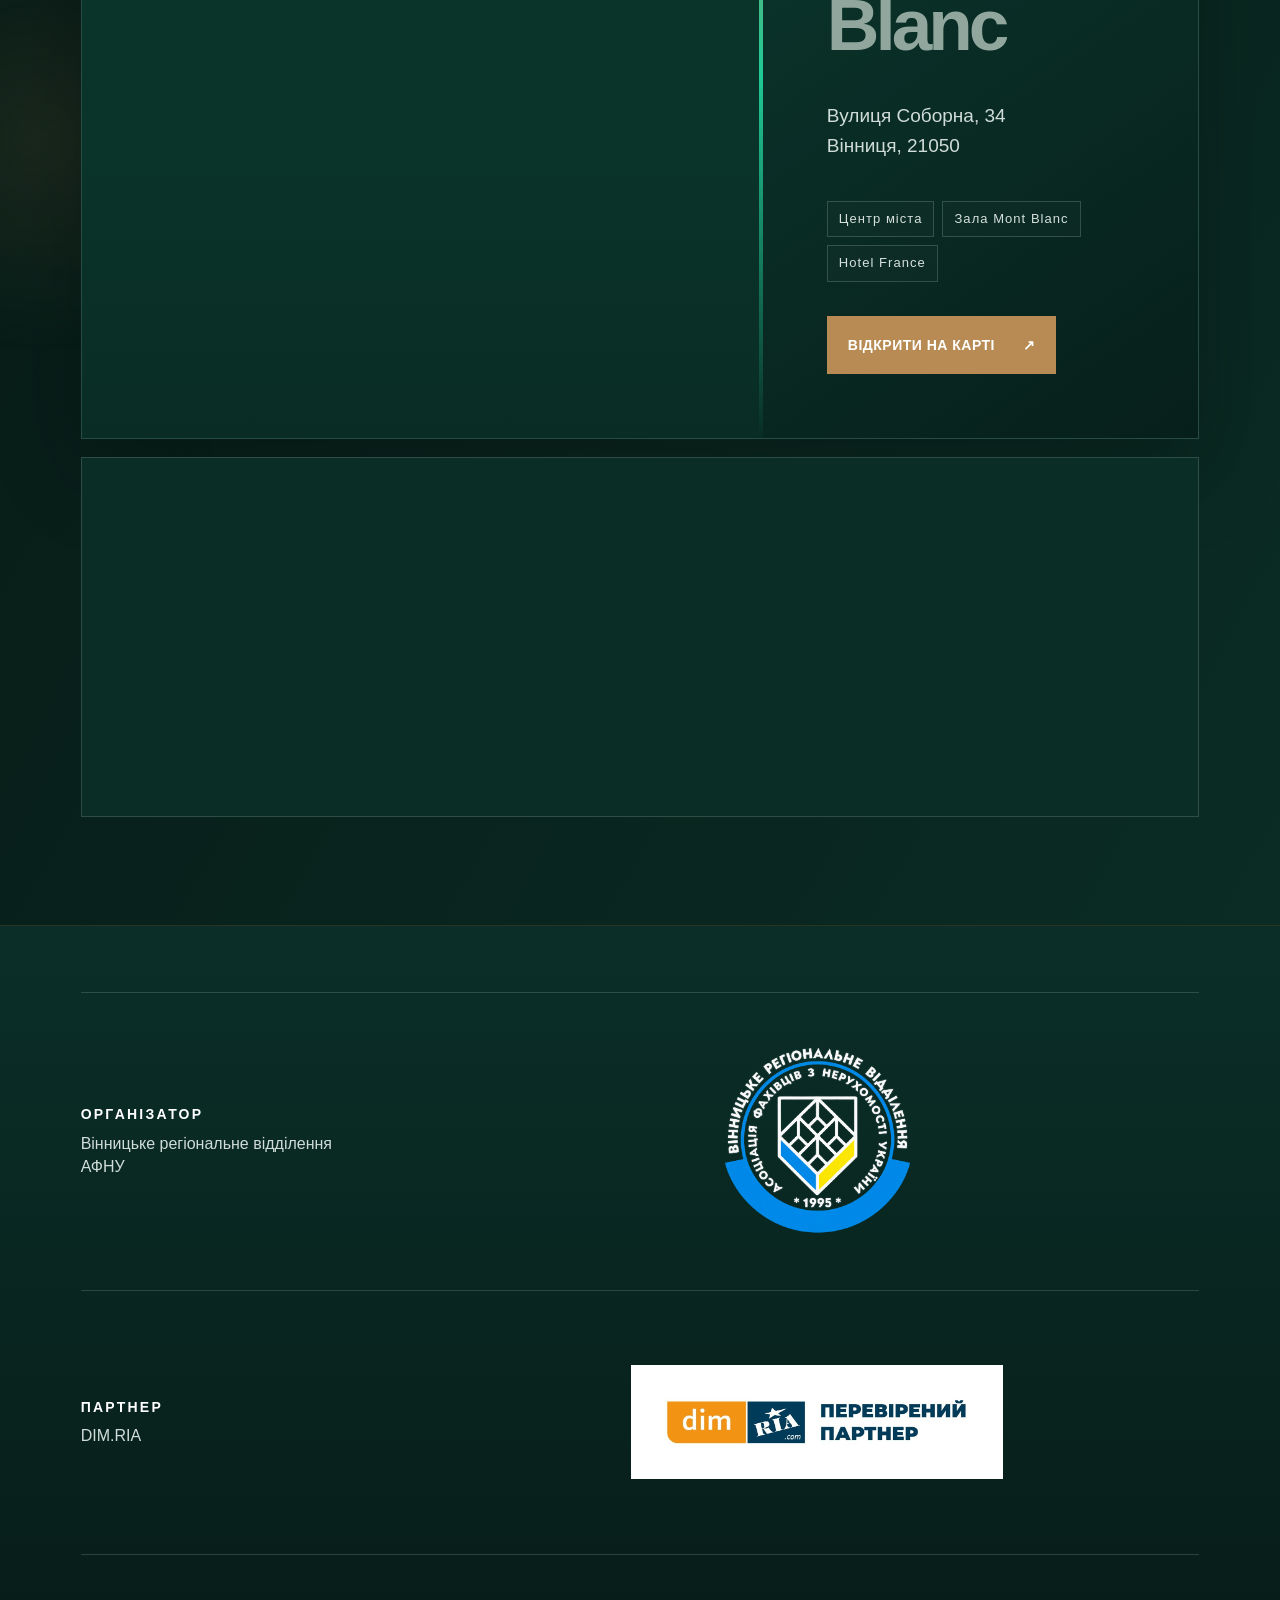
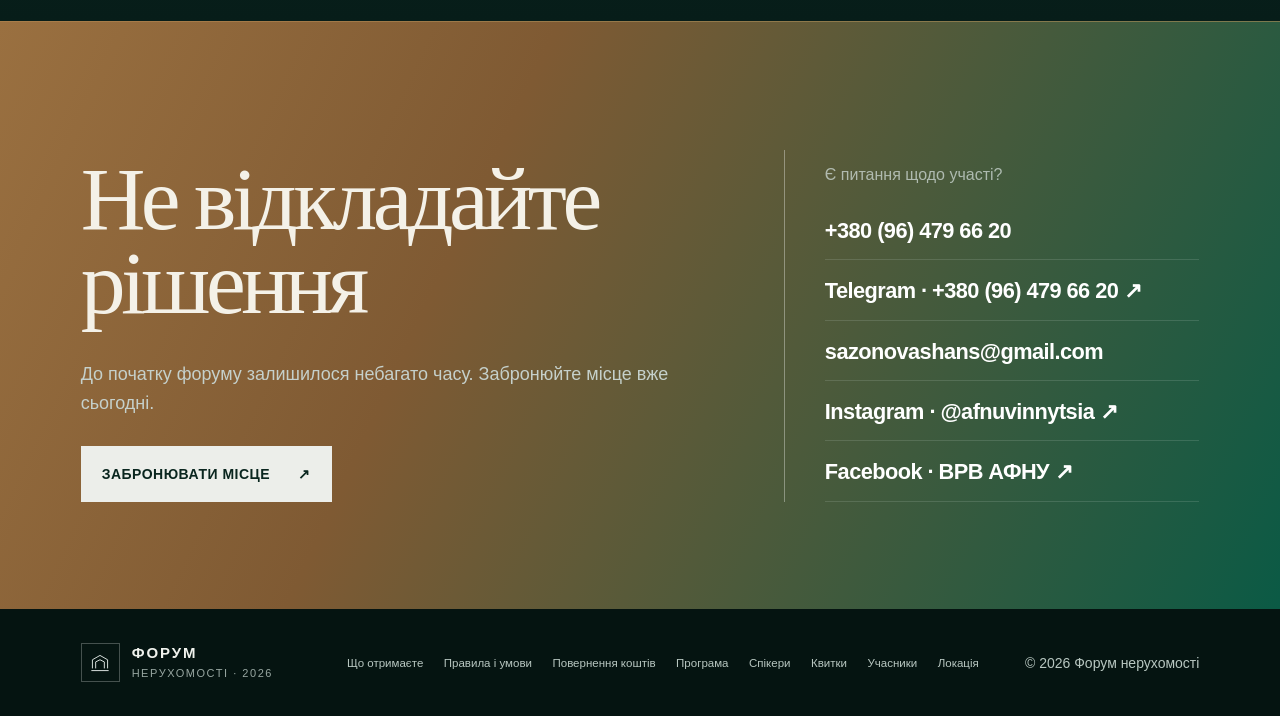
==== commit 26d4e09b: "Load obvious first-screen line spacing" ====
--- a/index.html
+++ b/index.html
@@ -140,7 +140,7 @@
   <link rel="stylesheet" href="mobile-hero-rescue.css?v=20260904-rescue2">
   <link rel="stylesheet" href="mobile-hero-emphasis.css?v=20260904-emphasis4">
   <link rel="stylesheet" href="mobile-final.css?v=20260904-mobile-final2">
-  <link rel="stylesheet" href="hero-readable.css?v=20260904-readable2">
+  <link rel="stylesheet" href="hero-readable.css?v=20260904-readable3">
   <link rel="stylesheet" href="hero-seamless.css?v=20260904-seamless2">
 </head>
 <body>
--- a/hero-readable.css
+++ b/hero-readable.css
@@ -1,99 +1,117 @@
-/* Final first-screen typography: deliberately large and readable. Loaded near the end. */
+/* First-screen typography: large type with obvious vertical rhythm. */
 
 /* Desktop / tablet */
 @media (min-width:761px){
   html body main#top .ref-hero-title{
     width:max-content!important;
     max-width:none!important;
-    line-height:.92!important;
+    display:flex!important;
+    flex-direction:column!important;
+    align-items:flex-start!important;
+    gap:clamp(12px,1.15vw,20px)!important;
+    line-height:1!important;
   }
   html body main#top .ref-hero-title span{
+    display:block!important;
     font-size:clamp(74px,7.25vw,118px)!important;
-    line-height:.88!important;
+    line-height:1!important;
     letter-spacing:-.065em!important;
   }
   html body main#top .ref-hero-title em{
-    margin-top:.16em!important;
+    display:block!important;
+    margin:0!important;
     font-size:clamp(58px,6vw,96px)!important;
-    line-height:.93!important;
+    line-height:1!important;
     letter-spacing:-.052em!important;
   }
 
   html body main#top .ref-hero-desc{
     width:min(36vw,570px)!important;
     max-width:570px!important;
-    margin-top:clamp(20px,2.4vh,30px)!important;
+    margin-top:clamp(28px,3.1vh,40px)!important;
     color:#edf3f0!important;
-    font:500 clamp(18px,1.3vw,22px)/1.62 Arial,sans-serif!important;
+    font:500 clamp(18px,1.3vw,22px)/1.82 Arial,sans-serif!important;
     letter-spacing:0!important;
   }
 
   html body main#top .ref-hero-venue{
     width:min(36vw,575px)!important;
     max-width:575px!important;
-    margin-top:clamp(18px,2vh,25px)!important;
-    gap:13px!important;
+    margin-top:clamp(24px,2.7vh,34px)!important;
+    gap:14px!important;
     color:#eef4f1!important;
-    font:500 clamp(15px,1.08vw,18px)/1.58 Arial,sans-serif!important;
+    font:500 clamp(15px,1.08vw,18px)/1.78 Arial,sans-serif!important;
   }
   html body main#top .ref-hero-venue b{
-    margin-bottom:5px!important;
+    display:block!important;
+    margin-bottom:8px!important;
     font-size:1.04em!important;
-    line-height:1.35!important;
-  }
-
+    line-height:1.5!important;
+  }
+
+  html body main#top .ref-hero-date{
+    margin-bottom:clamp(22px,2.5vh,32px)!important;
+  }
   html body main#top .ref-hero-date strong{
     font-size:clamp(34px,3.25vw,52px)!important;
+    line-height:1!important;
   }
   html body main#top .ref-hero-date span{
+    margin-top:8px!important;
     font-size:clamp(11px,.96vw,15px)!important;
-    line-height:1.25!important;
+    line-height:1.4!important;
     letter-spacing:.06em!important;
   }
 
   html body main#top .ref-hero-actions{
-    margin-top:clamp(20px,2.3vh,28px)!important;
-    gap:12px!important;
+    margin-top:clamp(26px,3vh,38px)!important;
+    gap:14px!important;
   }
   html body main#top .ref-hero-btn{
     min-height:56px!important;
     height:56px!important;
     font-size:clamp(12px,.96vw,15px)!important;
-    line-height:1.15!important;
+    line-height:1.25!important;
     letter-spacing:.035em!important;
   }
 }
 
-/* Short laptop / reference-height screens: still readable, but guaranteed to fit. */
+/* Short laptop screens: keep visible spacing without pushing CTAs outside the hero. */
 @media (min-width:761px) and (max-height:700px){
   html body main#top .ref-hero-left{
     padding-top:12px!important;
     padding-bottom:12px!important;
   }
   html body main#top .ref-hero-date{
-    margin-bottom:10px!important;
+    margin-bottom:12px!important;
+  }
+  html body main#top .ref-hero-title{
+    gap:8px!important;
   }
   html body main#top .ref-hero-title span{
     font-size:clamp(60px,7vw,78px)!important;
   }
   html body main#top .ref-hero-title em{
-    margin-top:.10em!important;
     font-size:clamp(47px,5.75vw,63px)!important;
   }
   html body main#top .ref-hero-desc{
-    margin-top:12px!important;
+    margin-top:16px!important;
     width:min(38vw,470px)!important;
     font-size:clamp(15px,1.45vw,17px)!important;
-    line-height:1.48!important;
+    line-height:1.65!important;
   }
   html body main#top .ref-hero-venue{
-    margin-top:10px!important;
+    margin-top:13px!important;
     width:min(39vw,480px)!important;
     font-size:clamp(13px,1.2vw,15px)!important;
-    line-height:1.42!important;
+    line-height:1.6!important;
+  }
+  html body main#top .ref-hero-venue b{
+    margin-bottom:5px!important;
+    line-height:1.45!important;
   }
   html body main#top .ref-hero-actions{
-    margin-top:12px!important;
+    margin-top:16px!important;
   }
   html body main#top .ref-hero-btn{
     min-height:46px!important;
@@ -105,76 +123,85 @@
 /* Phones */
 @media (max-width:760px){
   html body main#top .ref-hero-left{
-    padding-top:28px!important;
-    padding-bottom:36px!important;
+    padding-top:30px!important;
+    padding-bottom:40px!important;
   }
 
   html body main#top .ref-hero-star{
-    margin-bottom:16px!important;
+    margin-bottom:18px!important;
     font-size:19px!important;
   }
 
   html body main#top .ref-hero-date{
     width:220px!important;
-    margin-bottom:28px!important;
+    margin-bottom:32px!important;
     padding:11px 14px!important;
   }
   html body main#top .ref-hero-date strong{
     font-size:38px!important;
+    line-height:1!important;
   }
   html body main#top .ref-hero-date span{
+    margin-top:8px!important;
     font-size:11.5px!important;
-    line-height:1.28!important;
+    line-height:1.4!important;
   }
 
   html body main#top .ref-hero-title{
     width:100%!important;
     max-width:none!important;
-    line-height:.96!important;
+    display:flex!important;
+    flex-direction:column!important;
+    align-items:flex-start!important;
+    gap:14px!important;
+    line-height:1!important;
     overflow:visible!important;
   }
   html body main#top .ref-hero-title span{
+    display:block!important;
     font-size:clamp(64px,19vw,82px)!important;
-    line-height:.88!important;
+    line-height:1!important;
     letter-spacing:-.07em!important;
     white-space:nowrap!important;
   }
   html body main#top .ref-hero-title em{
-    margin-top:.18em!important;
+    display:block!important;
+    margin:0!important;
     font-size:clamp(47px,13.9vw,61px)!important;
-    line-height:.94!important;
+    line-height:1!important;
     letter-spacing:-.065em!important;
     white-space:nowrap!important;
   }
 
   html body main#top .ref-hero-desc{
-    margin-top:30px!important;
+    margin-top:34px!important;
     width:100%!important;
     max-width:none!important;
     color:#f0f5f2!important;
     font-size:18px!important;
-    line-height:1.65!important;
+    line-height:1.85!important;
     letter-spacing:0!important;
   }
 
   html body main#top .ref-hero-venue{
-    margin-top:24px!important;
+    margin-top:28px!important;
     width:100%!important;
     max-width:none!important;
     gap:12px!important;
     color:#f1f5f3!important;
     font-size:15.5px!important;
-    line-height:1.62!important;
+    line-height:1.8!important;
   }
   html body main#top .ref-hero-venue b{
-    margin-bottom:5px!important;
+    display:block!important;
+    margin-bottom:8px!important;
     font-size:16px!important;
-    line-height:1.38!important;
+    line-height:1.5!important;
   }
 
   html body main#top .ref-hero-actions{
-    margin-top:30px!important;
-    gap:12px!important;
+    margin-top:34px!important;
+    gap:14px!important;
   }
   html body main#top .ref-hero-btn,
   html body main#top .ref-hero-btn.primary,
@@ -184,14 +211,15 @@
   }
   html body main#top .ref-hero-btn::before{
     font-size:13px!important;
-    line-height:1.15!important;
+    line-height:1.25!important;
     letter-spacing:.075em!important;
   }
 }
 
 @media (max-width:390px){
+  html body main#top .ref-hero-title{gap:12px!important}
   html body main#top .ref-hero-title span{font-size:clamp(58px,18.2vw,70px)!important}
   html body main#top .ref-hero-title em{font-size:clamp(43px,13.1vw,52px)!important}
-  html body main#top .ref-hero-desc{font-size:17.5px!important;line-height:1.62!important}
-  html body main#top .ref-hero-venue{font-size:15px!important;line-height:1.58!important}
-}
+  html body main#top .ref-hero-desc{font-size:17.5px!important;line-height:1.82!important}
+  html body main#top .ref-hero-venue{font-size:15px!important;line-height:1.76!important}
+}
